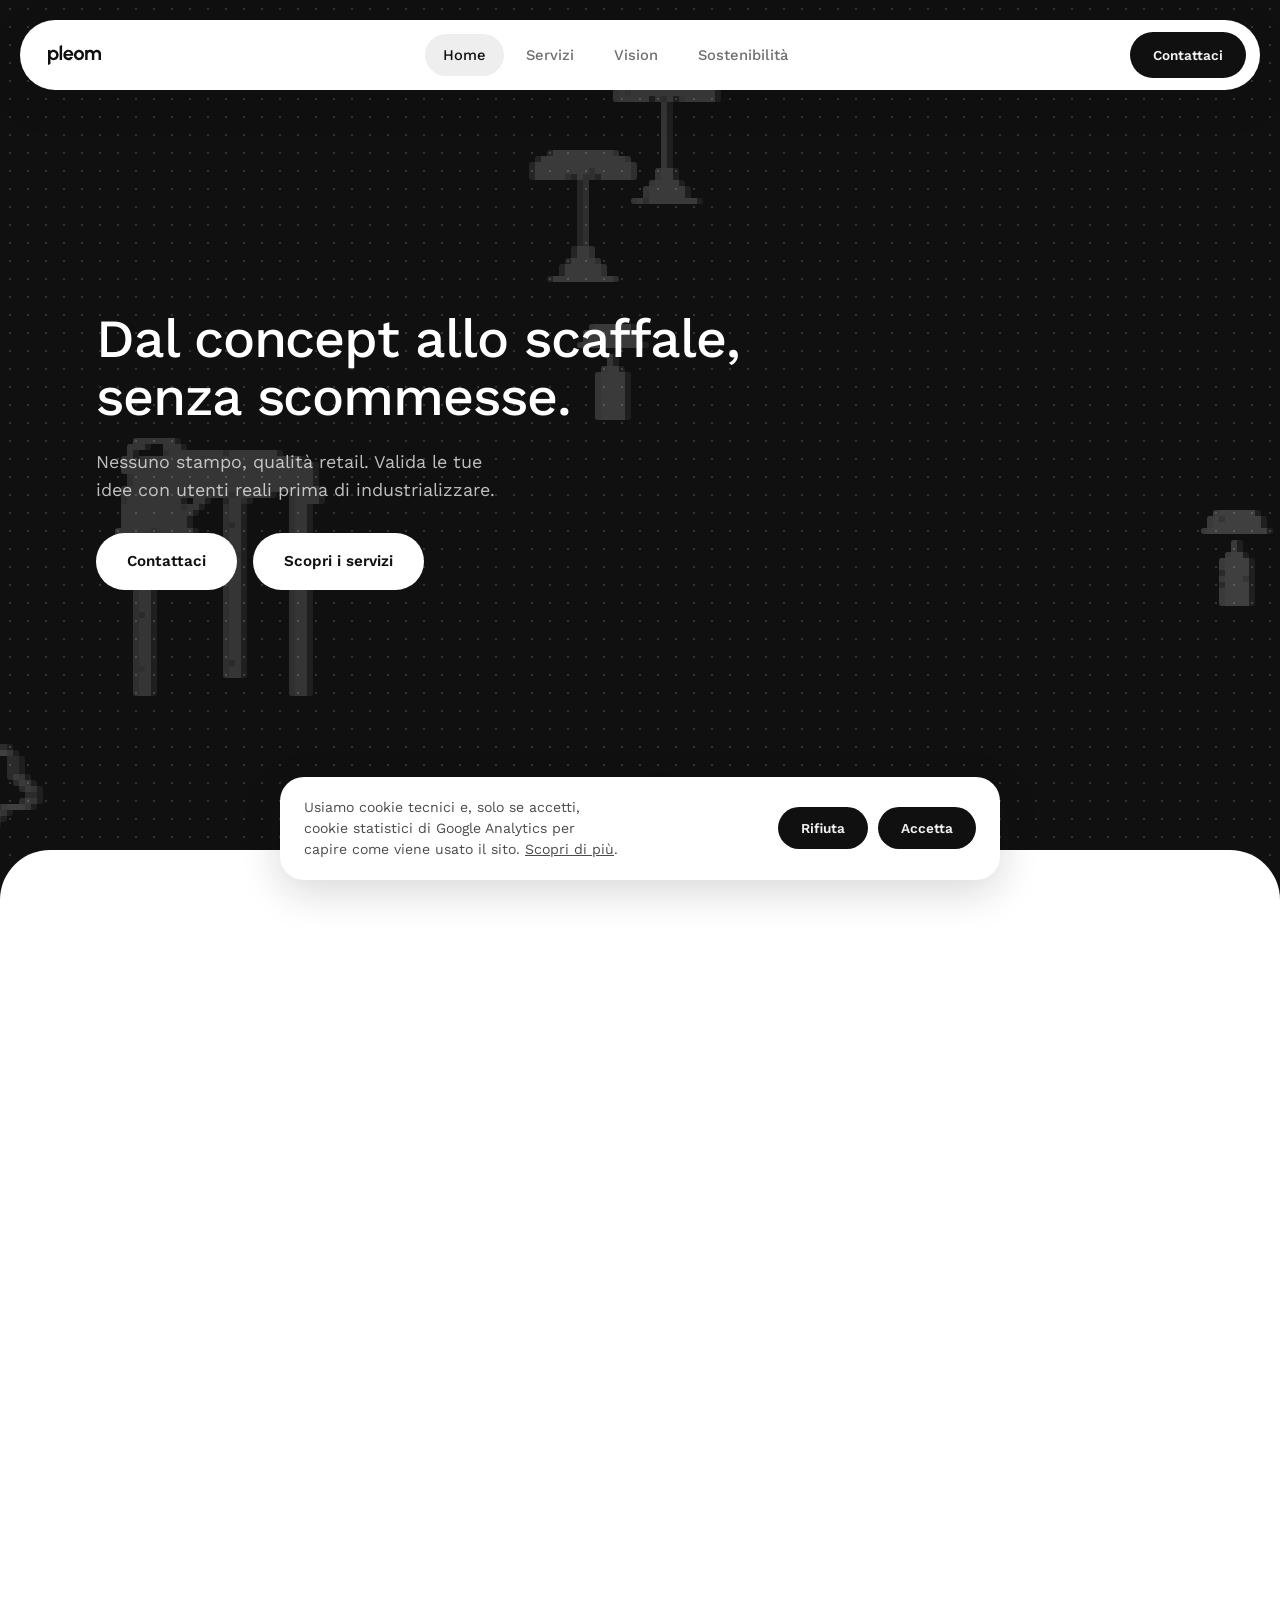
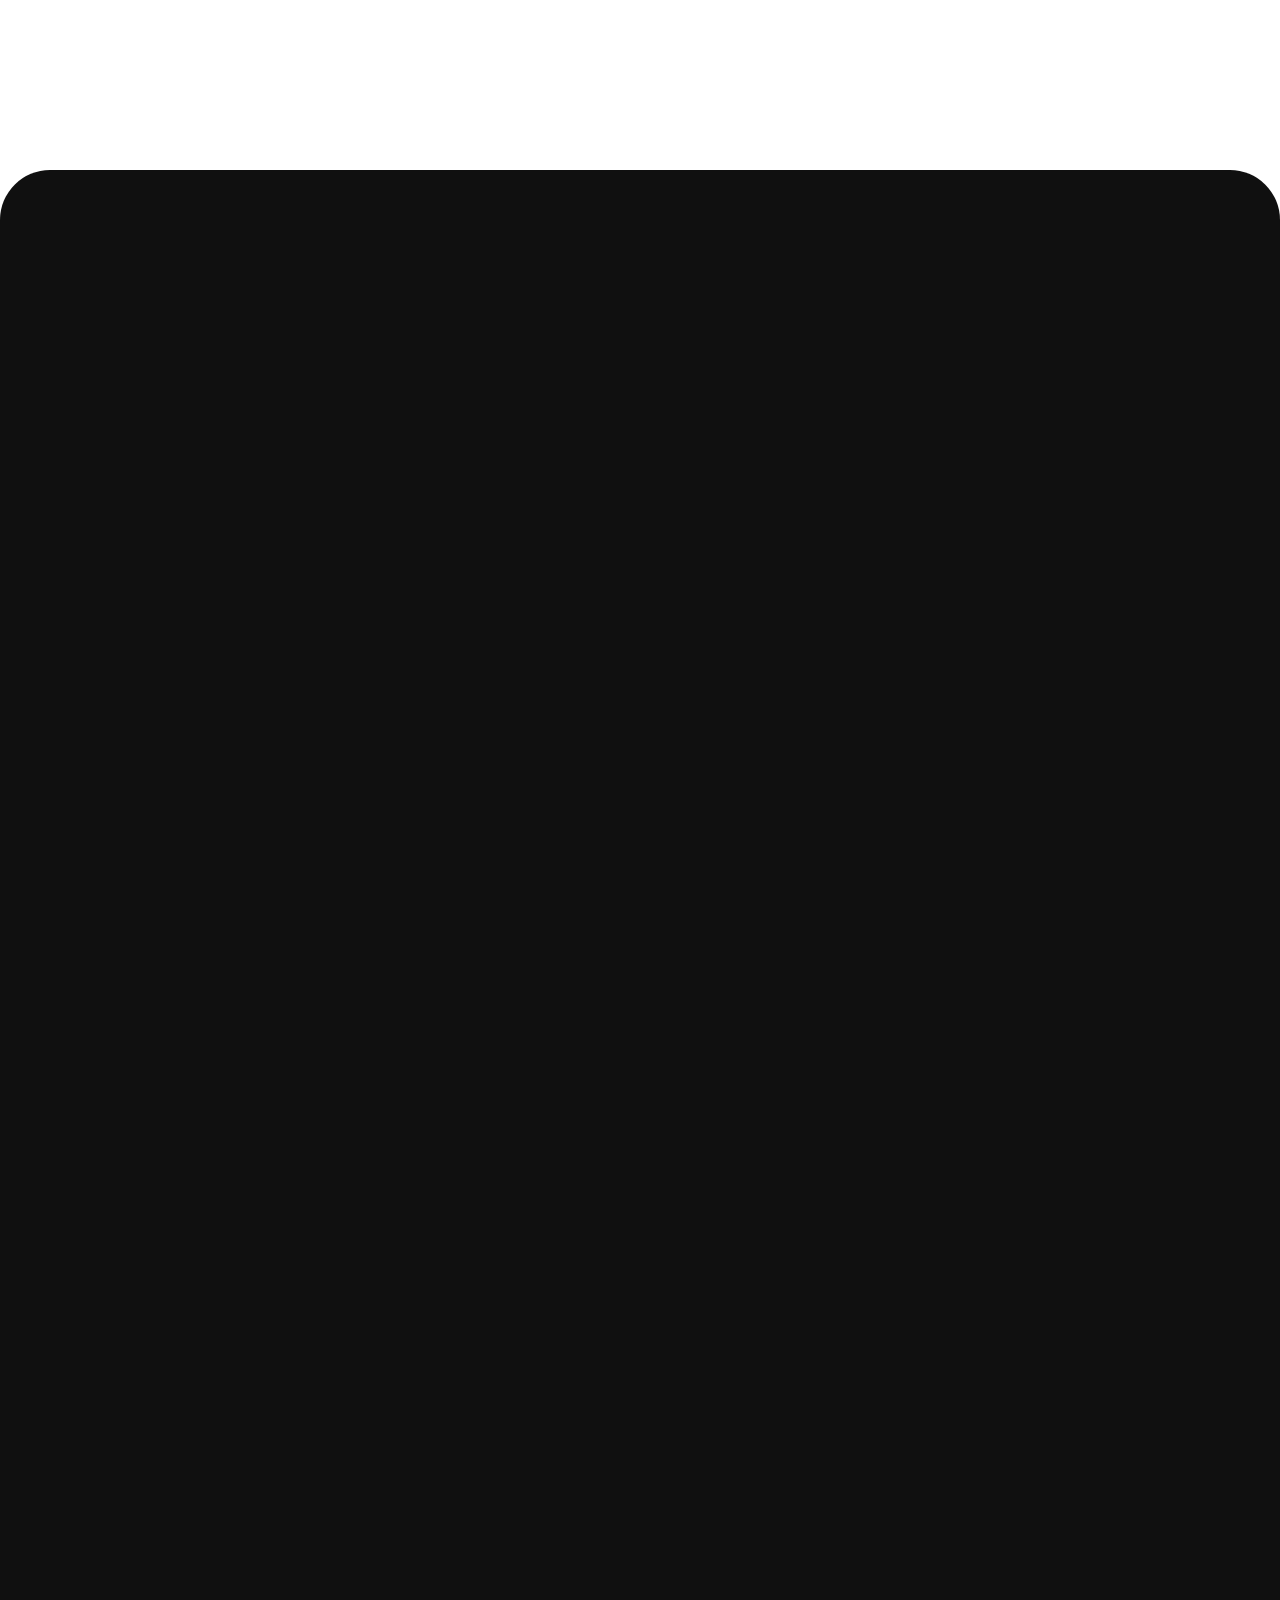
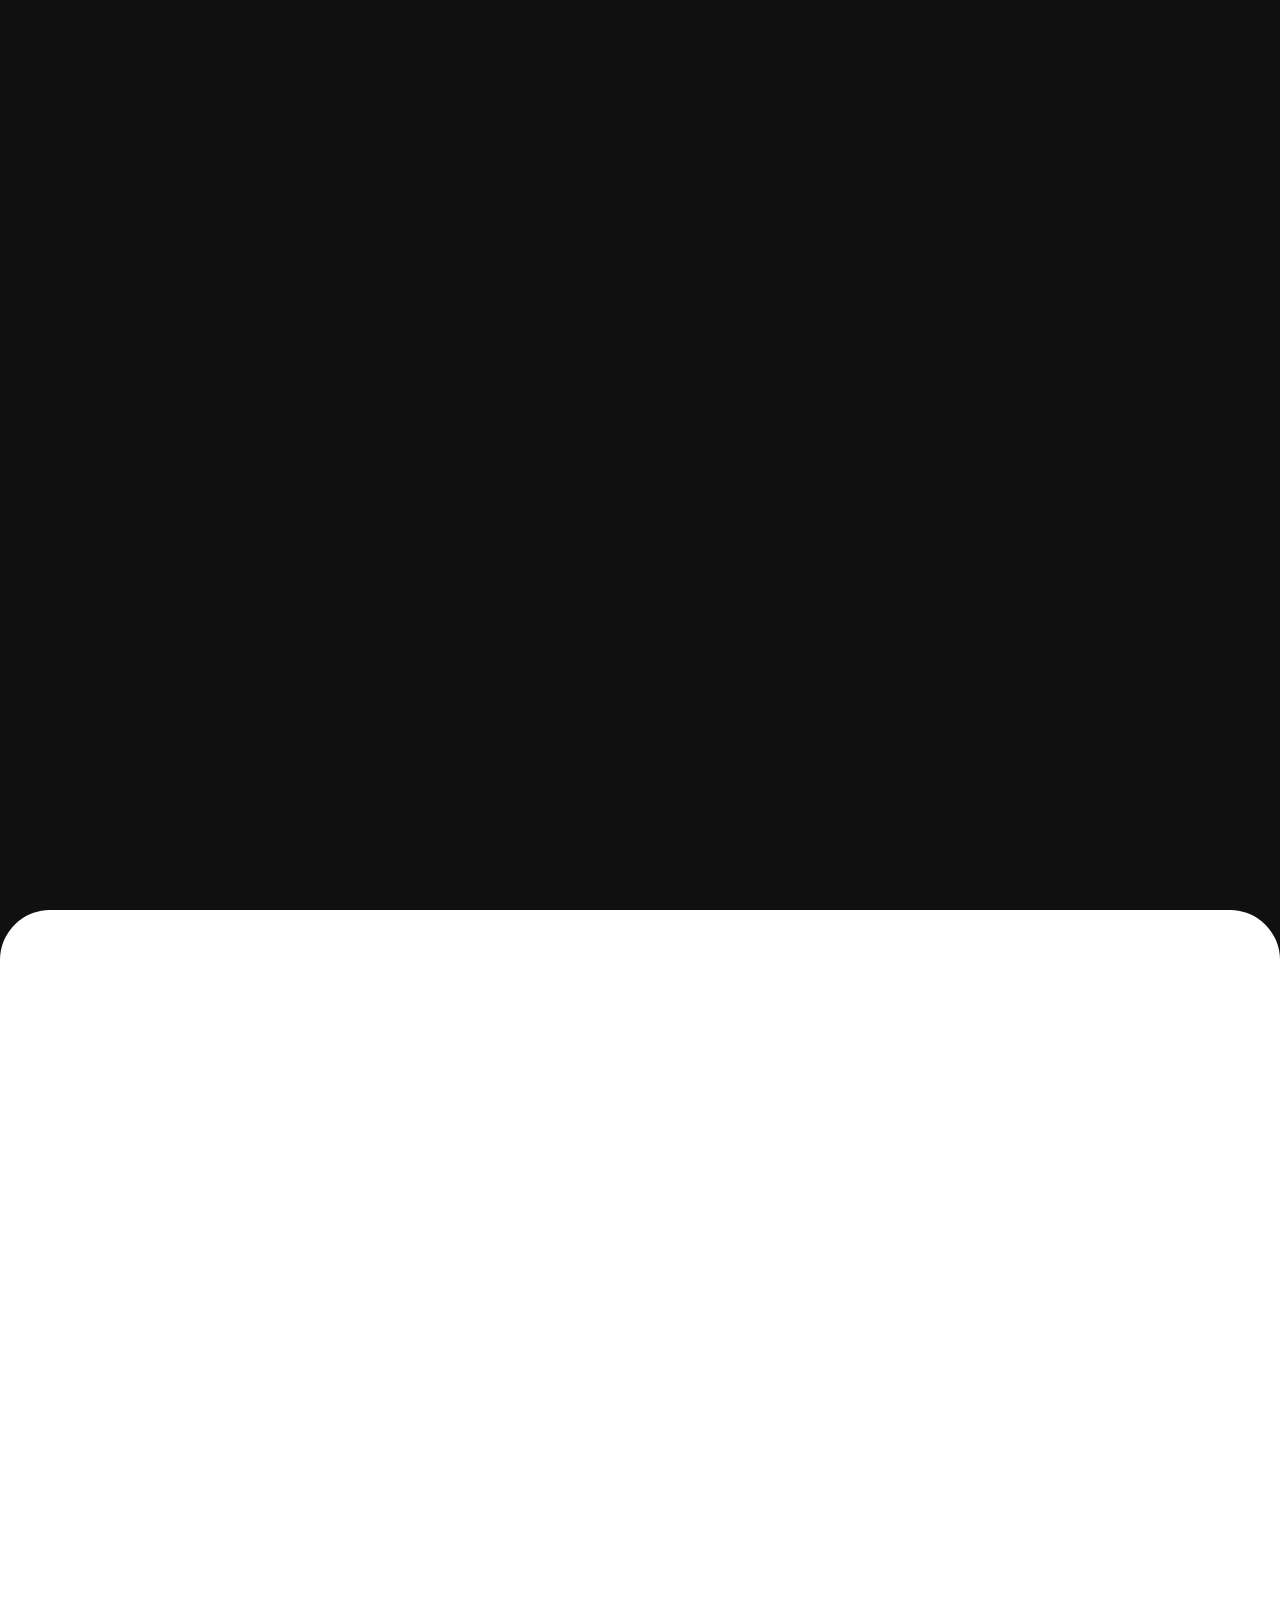
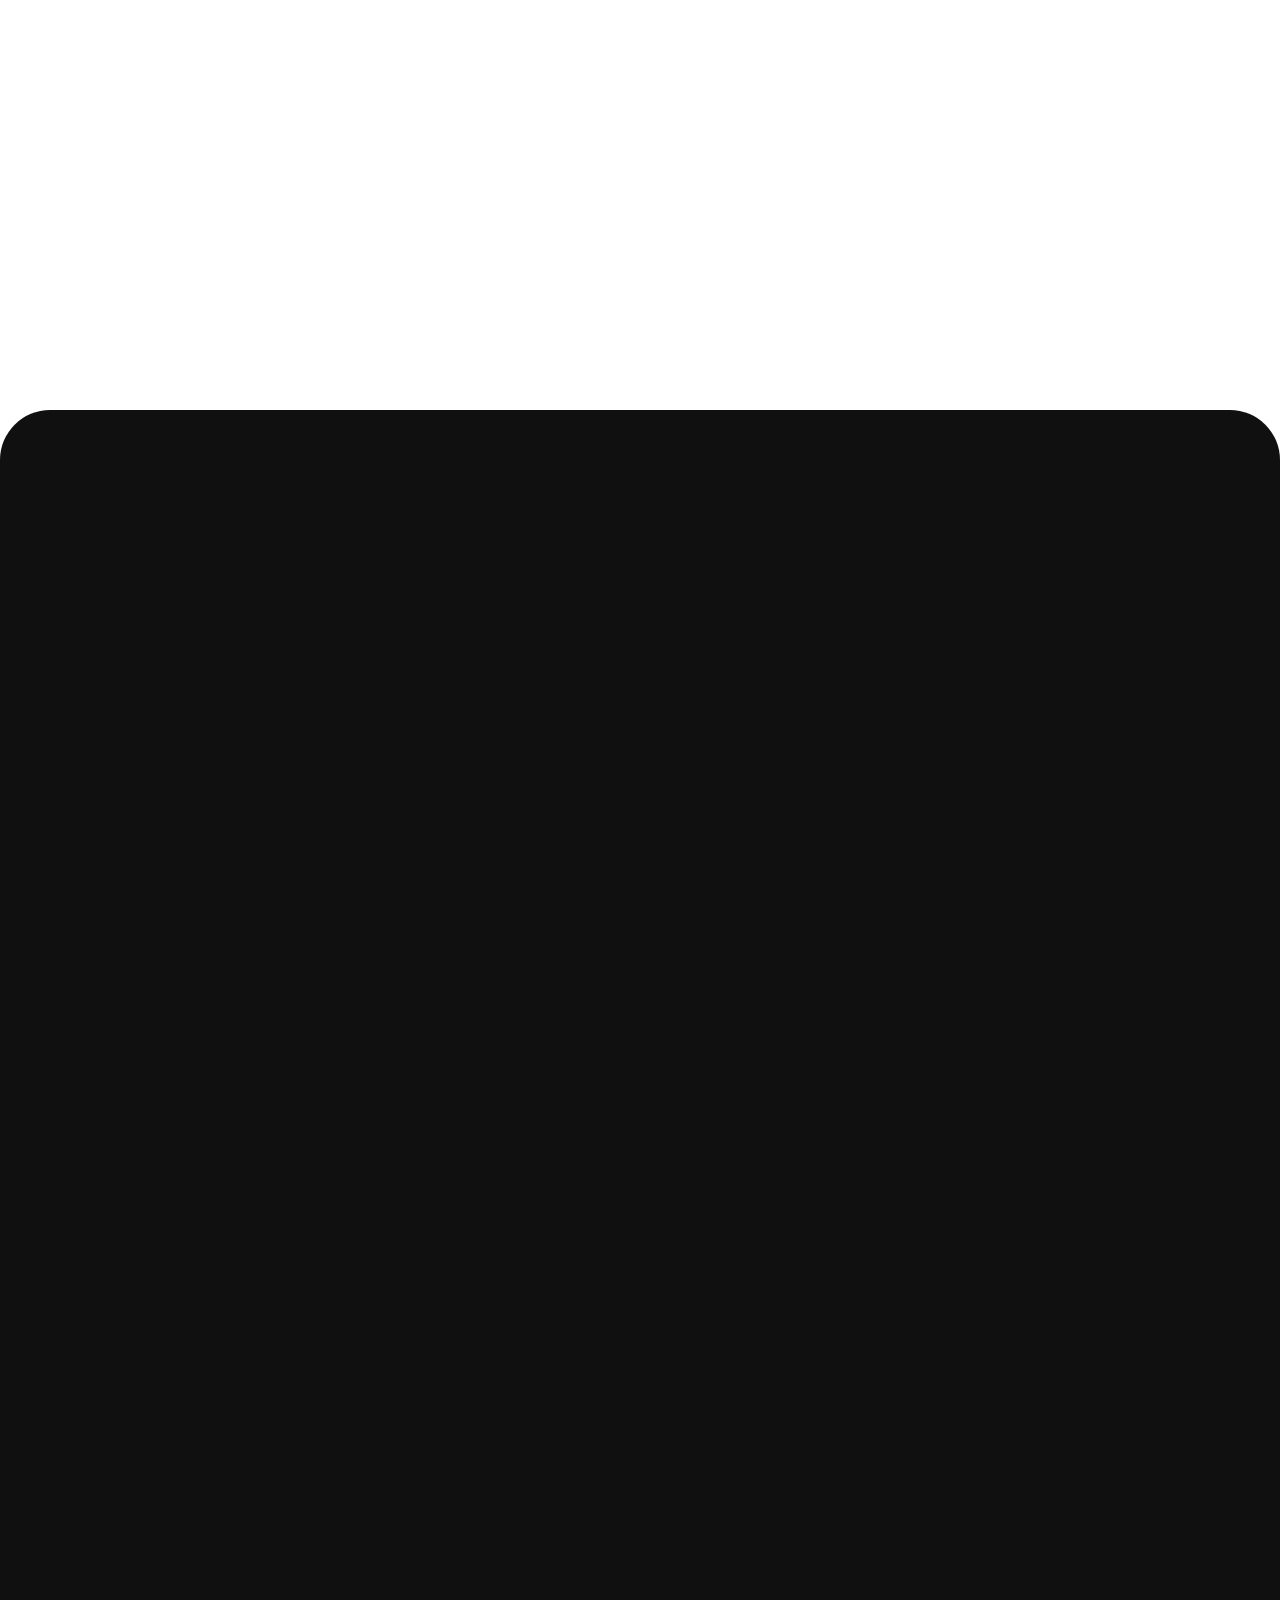
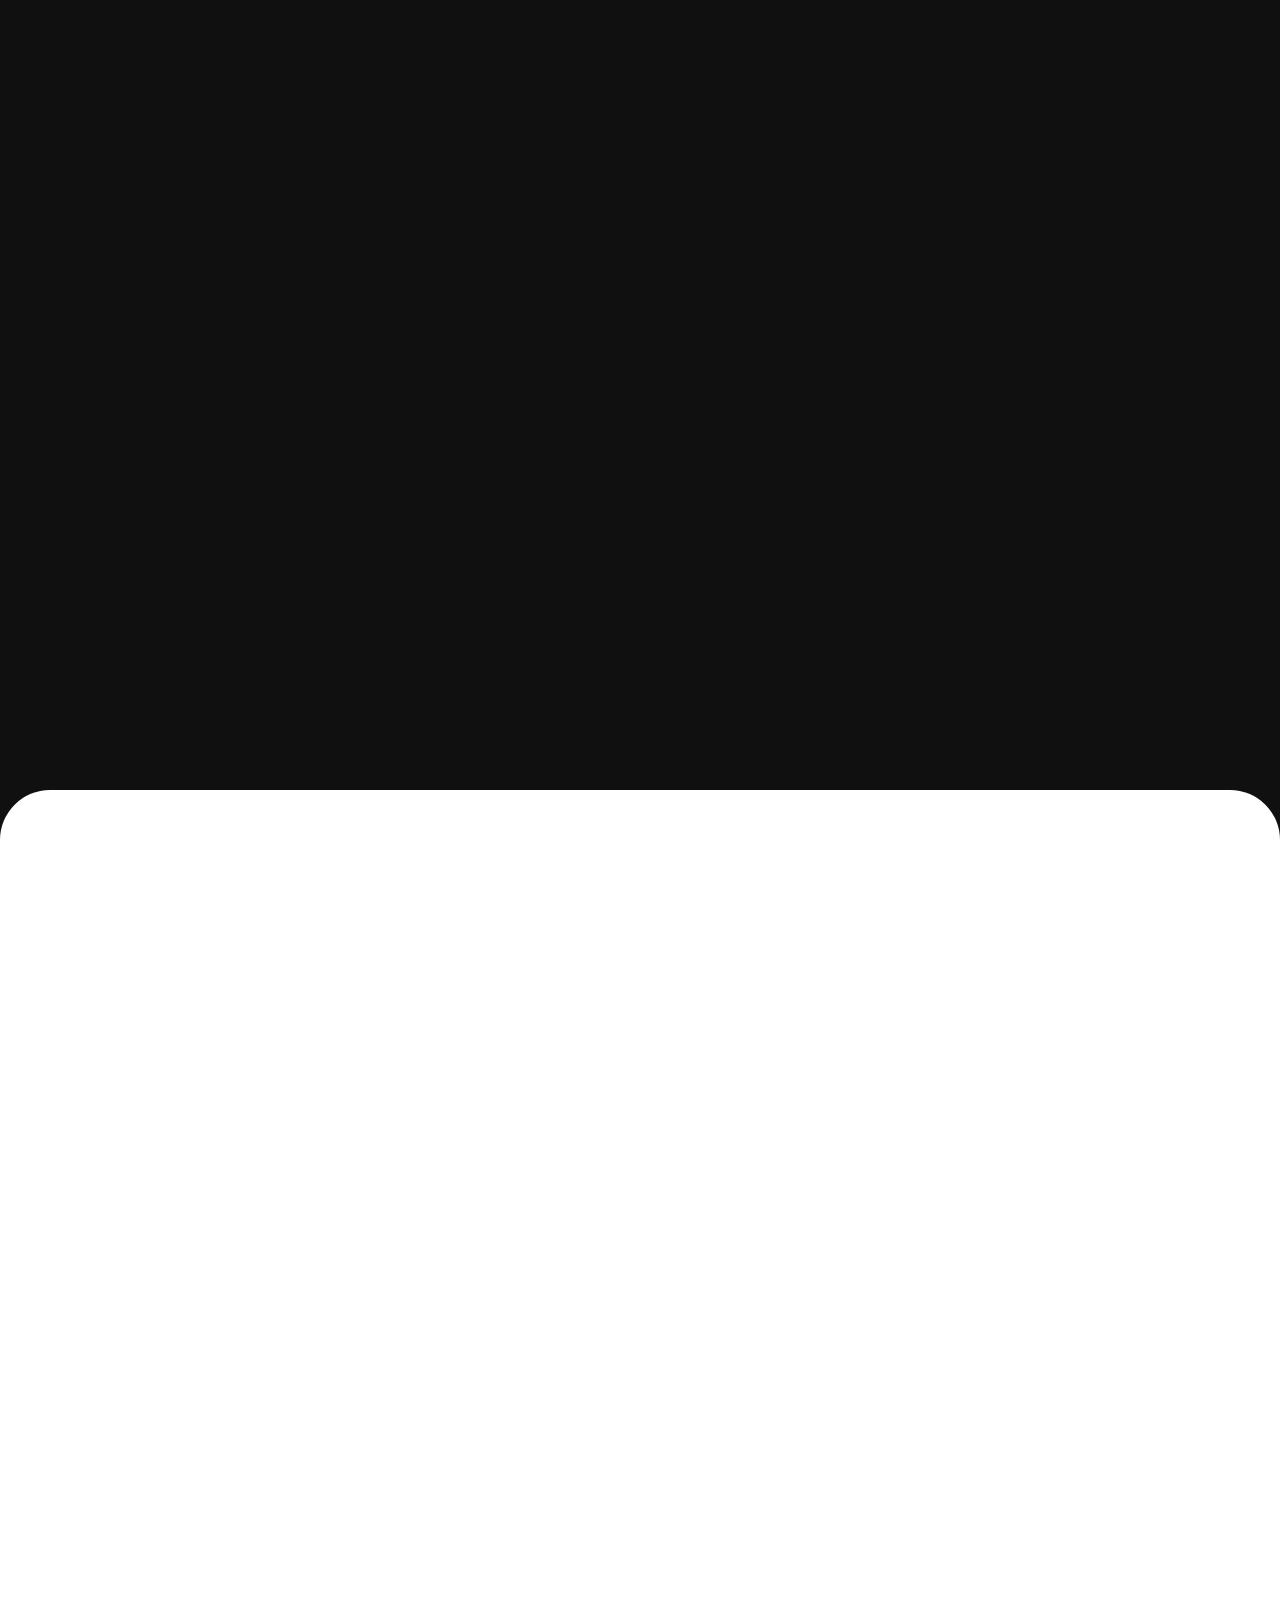
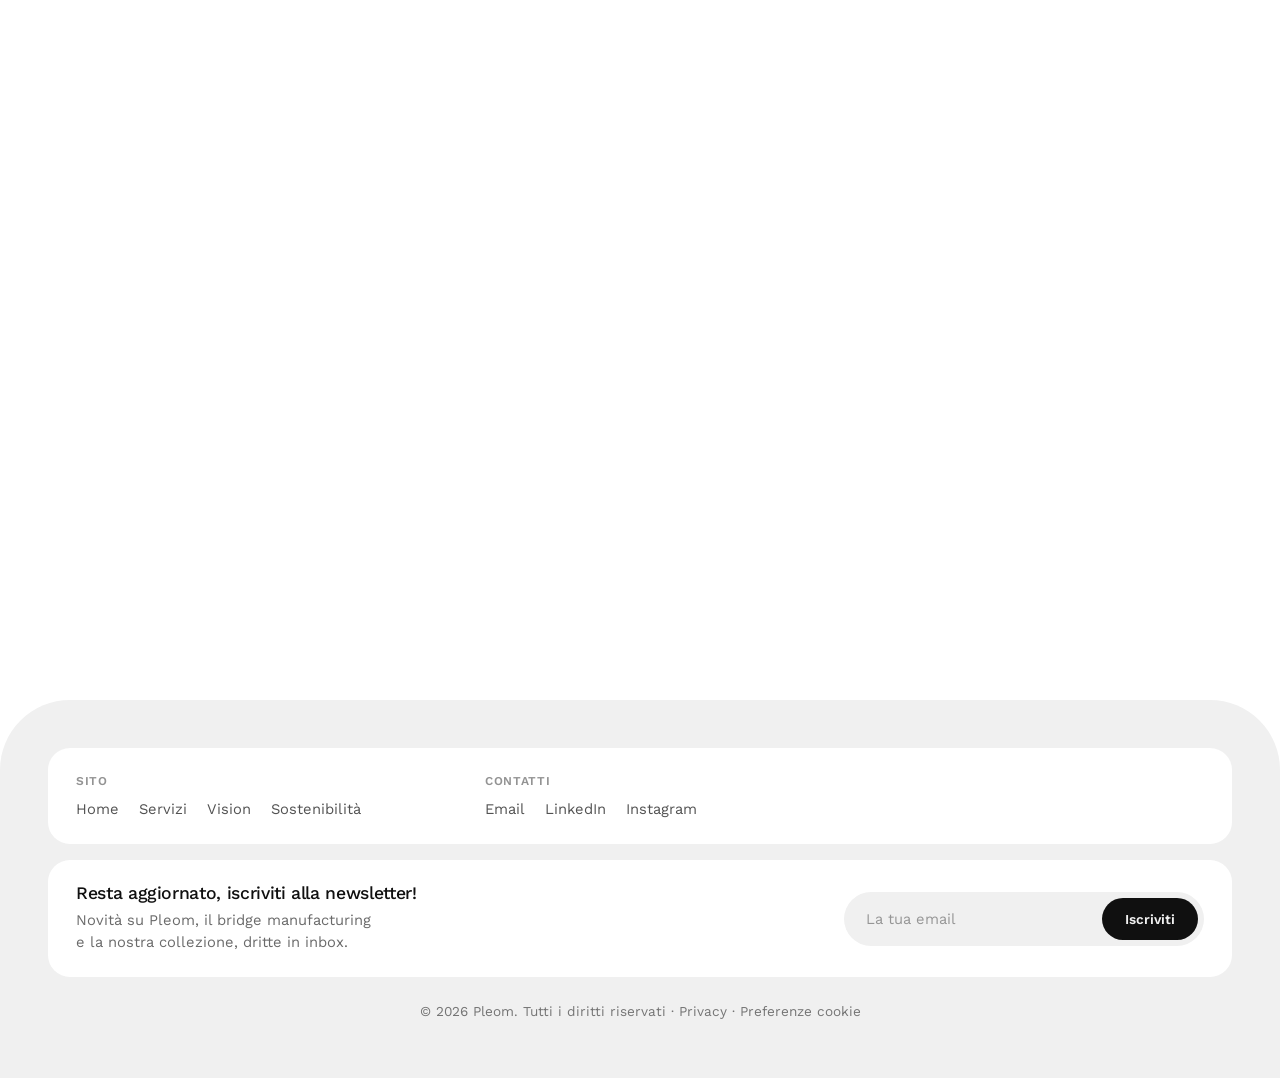
==== index.html @ fad24d2c "Home: progetti in un carosello di card quadrate più grandi che si girano, frecce piccole sotto le ca" ====
<!doctype html>
<html lang="it">
<head>
<meta charset="UTF-8">
<meta name="viewport" content="width=device-width, initial-scale=1.0">
<title>Pleom – Prototipi e prime serie di prodotto senza stampi</title>
<meta name="description" content="Pleom trasforma il tuo concept nella prima serie di prodotto in poche settimane: digital manufacturing e post-processing di qualità retail. Zero stampi, zero minimi.">
<link rel="icon" href="assets/img/logo.svg" type="image/svg+xml">
<link rel="canonical" href="https://www.pleom.design/">
<link rel="apple-touch-icon" href="assets/img/apple-touch-icon.png">
<meta property="og:type" content="website">
<meta property="og:site_name" content="Pleom">
<meta property="og:locale" content="it_IT">
<meta property="og:title" content="Pleom – Prototipi e prime serie di prodotto senza stampi">
<meta property="og:description" content="Pleom trasforma il tuo concept nella prima serie di prodotto in poche settimane: digital manufacturing e post-processing di qualità retail. Zero stampi, zero minimi.">
<meta property="og:url" content="https://www.pleom.design/">
<meta property="og:image" content="https://www.pleom.design/assets/img/og-image.jpg?v=2">
<meta property="og:image:width" content="1200">
<meta property="og:image:height" content="630">
<meta property="og:image:alt" content="Logo Pleom">
<meta name="twitter:card" content="summary_large_image">
<script type="application/ld+json">
{
 "@context": "https://schema.org",
 "@graph": [
  {
   "@type": "Organization",
   "@id": "https://www.pleom.design/#organization",
   "name": "Pleom",
   "url": "https://www.pleom.design/",
   "logo": "https://www.pleom.design/assets/img/logo-512.png",
   "image": "https://www.pleom.design/assets/img/og-image.jpg",
   "email": "info@pleom.design",
   "description": "Bridge manufacturing: prototipi e prime serie di prodotto con digital manufacturing e post-processing, senza stampi e senza minimi d'ordine.",
   "sameAs": [
    "https://www.instagram.com/pleom.design/",
   "https://www.linkedin.com/company/pleom.design"
   ]
  },
  {
   "@type": "WebSite",
   "@id": "https://www.pleom.design/#website",
   "url": "https://www.pleom.design/",
   "name": "Pleom",
   "inLanguage": "it-IT",
   "publisher": {
    "@id": "https://www.pleom.design/#organization"
   }
  }
 ]
}
</script>
<link rel="preload" href="assets/fonts/work-sans-400.woff2" as="font" type="font/woff2" crossorigin>
<link rel="stylesheet" href="assets/css/style.css?v=345">
</head>
<body class="home">


<div class="nav-wrap">
  <nav class="navbar">
    <a href="./" class="nav-logo"><img src="assets/img/logo.svg" alt="Pleom" width="53" height="20"></a>
    <div class="nav-links">
      <a href="./" class="active">Home</a>
      <a href="servizi">Servizi</a>
      <a href="vision">Vision</a>
      <a href="sostenibilita">Sostenibilità</a>
    </div>
    <div class="nav-cta">
      <a href="#contatti" class="btn btn-primary btn-sm desktop-only">Contattaci</a>
      <button class="nav-toggle" aria-label="Apri menu">
        <svg viewBox="0 0 24 24" fill="none" stroke="currentColor" stroke-width="1.8"><line x1="3" y1="6" x2="21" y2="6"/><line x1="3" y1="12" x2="21" y2="12"/><line x1="3" y1="18" x2="21" y2="18"/></svg>
      </button>
    </div>
  </nav>
</div>

<div class="mobile-menu">
  <a href="./" class="active">Home</a>
  <a href="servizi">Servizi</a>
  <a href="vision">Vision</a>
  <a href="sostenibilita">Sostenibilità</a>
  <a href="#contatti" class="btn btn-primary">Contattaci</a>
</div>

<main>

  <!-- HERO -->
  <section class="hero">
    <div class="hero-inner hero-blueprint">
      <canvas class="pixel-flow" data-pixel-flow="products" data-pixel-color="240, 240, 240" aria-hidden="true"></canvas>
      <div class="container">
        <div class="hero-split">
          <div class="hero-copy">
            <h1>Dal concept allo scaffale, senza scommesse.</h1>
            <p class="lede">Nessuno stampo, qualità retail. Valida le tue idee con utenti reali prima di industrializzare.</p>
            <div class="hero-actions">
              <a href="#contatti" class="btn btn-primary">Contattaci</a>
              <a href="servizi#bridge-manufacturing" class="btn btn-light">Scopri i servizi</a>
            </div>
          </div>
        </div>
      </div>
    </div>
  </section>

  <div class="problem-cap-top"></div>

  <!-- PROBLEMA / SOLUZIONE (scrollytelling) -->
  <section id="soluzione" class="problem-track" data-problem-track>
    <span class="scroll-indicator" data-scroll-indicator aria-hidden="true">
      <svg viewBox="0 0 24 24" fill="none" stroke="currentColor" stroke-width="2" stroke-linecap="round" stroke-linejoin="round"><polyline points="6 9 12 15 18 9"/></svg>
    </span>
    <div class="problem-pin">
      <div class="problem-panel" data-problem-card>
       <div class="problem-content">

        <div class="problem-icon-stage" data-problem-icon-stage aria-hidden="true">
          <span class="decor-icon decor-icon--hit problem-icon" data-problem-icon title="Prodotto 01">
            <svg viewBox="0 0 200 200"><path d="M99.5 25C110.168 25 118.491 26.545 124.275 30.3398C130.614 34.4977 133 40.7124 133 47.4004V66H147.765C157.644 66 164 75.1078 164 84.125V156.875C164 165.892 157.644 175 147.765 175H52.2354C42.3563 175 36 165.892 36 156.875V84.125C36 75.1078 42.3563 66 52.2354 66H66V47.4004C66 40.7124 68.3865 34.4977 74.7246 30.3398C80.5095 26.545 88.832 25 99.5 25ZM52.2354 78C50.8088 78 48 79.7493 48 84.125V156.875C48 161.251 50.8088 163 52.2354 163H93V78H52.2354ZM105 163H147.765C149.191 163 152 161.251 152 156.875V84.125C152 79.7493 149.191 78 147.765 78H105V163ZM126.5 133C132.851 133 138 138.149 138 144.5C138 150.851 132.851 156 126.5 156C120.149 156 115 150.851 115 144.5C115 138.149 120.149 133 126.5 133ZM82 146H59V134H82V146ZM127.5 88C138.339 88 146 97.6118 146 108C146 118.388 138.339 128 127.5 128C116.661 128 109 118.388 109 108C109 97.6118 116.661 88 127.5 88ZM82 127H59V115H82V127ZM127.5 100C124.531 100 121 102.924 121 108C121 113.076 124.531 116 127.5 116C130.469 116 134 113.076 134 108C134 102.924 130.469 100 127.5 100ZM82 107H59V95H82V107ZM99.5 37C89.543 37 84.1155 38.5304 81.3066 40.373C79.0511 41.8527 78 43.8385 78 47.4004V66H121V47.4004C121 43.8385 119.949 41.8527 117.693 40.373C114.884 38.5304 109.457 37 99.5 37Z" fill="black"/></svg>
          </span>
          <span class="decor-icon decor-icon--hit problem-icon" data-problem-icon title="Prodotto 02">
            <svg viewBox="0 0 200 200"><path d="M100.59 29.5146C106.611 29.8196 111.399 34.7985 111.399 40.8955C111.399 40.9758 111.394 41.0558 111.392 41.1357C121.814 42.6467 132.608 46.1894 142.154 51.7822C155.285 59.4752 166.475 71.3161 170.566 87.4932C171.196 89.9856 170.168 92.6025 168.011 94C165.852 95.3974 163.044 95.2647 161.027 93.6699C153.795 87.9503 147.564 87.8677 140.368 88.2861C134.149 88.6478 126.012 89.6743 117.868 85.3096C116.372 86.0843 114.832 86.7531 113.262 87.3193V108.47H121.686L123.348 111.772L148.527 161.803L152.904 170.5H47.1043L51.4812 161.803L76.6599 111.772L78.3221 108.47H86.2615V87.1416C84.8585 86.6143 83.4809 86.0047 82.1385 85.3096C73.9943 89.6739 65.8582 88.6478 59.6394 88.2861C52.4436 87.8677 46.212 87.9503 38.9803 93.6699C36.9637 95.2647 34.1549 95.3973 31.9969 94C29.8392 92.6025 28.8111 89.9855 29.4412 87.4932C33.532 71.3159 44.7232 59.4752 57.8543 51.7822C67.4002 46.1897 78.1925 42.6468 88.614 41.1357L88.6082 40.8955L88.6228 40.3086C88.9283 34.2878 93.907 29.5 100.004 29.5L100.59 29.5146ZM66.5769 158.5H133.431L114.292 120.47H107.862C107.665 120.489 107.464 120.5 107.262 120.5H92.2615C92.0588 120.5 91.8585 120.489 91.6609 120.47H85.7166L66.5769 158.5ZM98.2615 108.47H101.262V89.6074C100.262 89.6394 99.2609 89.634 98.2615 89.5898V108.47ZM100.004 52.291C88.4376 52.291 75.1031 55.5848 63.9197 62.1367C57.3153 66.006 51.6076 70.9154 47.407 76.8262C52.0724 75.9443 56.4219 76.079 60.3357 76.3066C68.5233 76.7828 73.3135 77.2813 78.4451 73.4766L78.6375 73.3398C80.6411 71.972 83.2825 71.9426 85.3211 73.2861C94.1085 79.0777 105.899 79.0777 114.686 73.2861L114.886 73.1602C116.962 71.905 119.601 72.0223 121.562 73.4766C126.694 77.2814 131.484 76.7828 139.672 76.3066C143.585 76.0791 147.934 75.9445 152.599 76.8262C148.399 70.9156 142.692 66.0059 136.088 62.1367C124.904 55.5848 111.57 52.291 100.004 52.291Z" fill="#1C1B1F"/></svg>
          </span>
          <span class="decor-icon decor-icon--hit problem-icon" data-problem-icon title="Prodotto 03">
            <svg viewBox="0 0 200 200"><path d="M100 26C105.31 26 111.363 28.2328 117.245 31.749C123.26 35.345 129.627 40.5975 135.651 47.375C147.706 60.9367 158.614 80.8563 162.585 106.569L162.764 107.671C166.4 130.705 162.682 147.89 150.888 159.123C139.237 170.218 121.174 174 100 174C78.8257 174 60.7628 170.218 49.1124 159.123C37.1306 147.712 33.4837 130.158 37.4151 106.569C41.386 80.8562 52.294 60.9367 64.3487 47.375C70.3732 40.5975 76.7399 35.345 82.755 31.749C88.6368 28.2328 94.6905 26 100 26ZM50.2335 103.018C49.8727 104.799 49.5486 106.616 49.2638 108.468C49.26 108.492 49.2562 108.517 49.2521 108.542C45.628 130.286 49.5365 142.955 57.3878 150.433C65.5708 158.226 79.6192 162 100 162C120.381 162 134.429 158.226 142.612 150.433C150.464 142.955 154.372 130.286 150.748 108.542C150.744 108.517 150.74 108.492 150.736 108.468C150.452 106.618 150.128 104.803 149.768 103.023C135.671 112.053 117.676 116.39 100.005 116.39C82.3299 116.39 64.331 112.051 50.2335 103.018ZM132.457 147.127C112.138 155.255 87.8751 155.255 67.5558 147.127L72.0128 135.984C89.4712 142.968 110.542 142.968 128 135.984L132.457 147.127ZM100 38C97.7544 38 93.8912 39.0723 88.9122 42.0488C84.0662 44.9459 78.6263 49.3752 73.3175 55.3477C65.5752 64.0578 58.2281 75.9195 53.4288 90.7852C53.7566 90.9384 54.0759 91.122 54.381 91.3398C66.3561 99.8935 82.9959 104.39 100.005 104.39C117.014 104.39 133.653 99.8934 145.628 91.3398C145.93 91.1239 146.247 90.9416 146.571 90.7891C141.772 75.9216 134.425 64.0585 126.682 55.3477C121.373 49.3752 115.934 44.9459 111.088 42.0488C106.109 39.0722 102.246 38.0001 100 38ZM87.586 56.8604C93.4764 59.8184 97.5096 60.9307 100.88 60.9307C104.125 60.9306 107.461 59.8974 111.964 57.1172L115.116 62.2227L118.268 67.3281C112.604 70.8251 107.079 72.9306 100.88 72.9307C94.8061 72.9307 88.8108 70.9041 82.2013 67.585L87.586 56.8604Z" fill="black"/></svg>
          </span>
          <span class="decor-icon decor-icon--hit problem-icon" data-problem-icon title="Prodotto 04">
            <svg viewBox="0 0 200 200"><path d="M120.328 29.5C123.844 29.5 127.152 30.1701 129.857 31.8281C132.702 33.5719 134.625 36.28 135.164 39.5312C136.175 45.6321 132.18 51.1178 127.512 54.3691C120.738 59.0876 119.059 63.4155 119.269 65.9473C119.456 68.2067 121.468 72.0291 129.815 75.1572C143.147 79.368 152.402 90.4959 155.675 102.505C158.988 114.664 156.328 128.629 144.542 137.386C143.163 138.411 142.776 139.295 142.62 140.137C142.416 141.242 142.531 142.847 143.192 145.287C143.863 147.761 144.851 150.297 145.989 153.494C147.061 156.503 148.215 159.976 148.78 163.566L149.872 170.5H43V164.5C43 159.6 45.646 155.635 48.7119 152.686C51.8061 149.709 55.941 147.152 60.4375 144.948C69.4692 140.521 81.2295 136.911 92.6924 134.25C106.844 130.964 114.137 124.716 116.309 120.105C117.315 117.969 117.179 116.397 116.622 115.238C116.016 113.978 114.431 112.229 110.73 110.854C101.419 107.395 92.1179 103.632 85.1807 98.1807C77.8818 92.445 73.0333 84.7038 73.0332 73.8516C73.0332 60.3917 77.21 49.0518 85.7432 41.127C94.212 33.262 106.176 29.5001 120.328 29.5ZM120.328 41.5C108.201 41.5001 99.5182 44.7108 93.9092 49.9199C88.3644 55.0694 85.0332 62.906 85.0332 73.8516C85.0333 80.4315 87.6929 84.8931 92.5947 88.7451C97.8583 92.8814 105.451 96.0917 114.909 99.6055C120.594 101.717 125.111 105.198 127.438 110.039C129.813 114.982 129.442 120.383 127.164 125.219C122.766 134.554 111.287 142.252 95.4062 145.939C84.3447 148.508 73.5805 151.87 65.7188 155.724C63.81 156.659 62.1461 157.59 60.7285 158.5H135.028C134.916 158.178 134.802 157.851 134.685 157.52C133.709 154.781 132.442 151.495 131.61 148.427C130.77 145.325 130.134 141.667 130.82 137.955C131.555 133.979 133.701 130.491 137.386 127.753C144.37 122.564 146.408 114.143 144.097 105.659C141.761 97.0869 135.146 89.3675 126.062 86.5557L125.903 86.5068L125.747 86.4492C115.418 82.612 108.06 75.9991 107.31 66.9375C106.581 58.1383 112.411 50.2634 120.653 44.5225C121.912 43.6455 122.656 42.7578 123.027 42.1025C123.076 42.0168 123.116 41.9384 123.149 41.8682C122.662 41.6993 121.777 41.5 120.328 41.5Z" fill="#1C1B1F"/></svg>
          </span>
          <span class="decor-icon decor-icon--miss problem-icon" data-problem-icon title="Prodotto 05">
            <svg viewBox="0 0 200 200"><path d="M77.7471 65.5771C79.99 53.7074 86.3309 41.7643 95.3994 30.2812L100.108 24.3193L104.816 30.2812C115.837 44.2366 122.83 58.8715 123.334 73.2285C123.591 80.5405 122.154 87.5455 118.972 94.1055C126.92 102.857 131.432 112.641 133.986 122.402L190 179H166.369L137.229 149.557C137.313 154.508 137.223 159.128 137.226 163.223L137.229 169.223L125.229 169.229L125.226 163.229C125.22 154.792 125.442 145.681 124.413 136.606L106.109 118.111V147.561H94.1094V110.619C91.7723 108.548 89.6772 106.401 87.8213 104.184C73.2904 121.887 74.4334 144.262 74.4219 163.229L74.418 169.229L62.418 169.223L62.4219 163.223C62.4331 144.834 60.5618 115.874 81.0479 93.6982C80.7875 93.1476 80.5396 92.5939 80.3037 92.0371L10 21H33.6299L77.7471 65.5771ZM100.107 44.1377C92.9727 54.6686 89.1902 64.6438 88.874 73.6494C88.8363 74.7236 88.8486 75.7931 88.9111 76.8574L105.433 93.5508C109.819 87.2089 111.583 80.5242 111.342 73.6494C111.026 64.6437 107.242 54.6688 100.107 44.1377Z" fill="#E6E6E6"/></svg>
          </span>
          <span class="decor-icon decor-icon--miss problem-icon" data-problem-icon title="Prodotto 06">
            <svg viewBox="0 0 200 200"><path d="M94.2178 82.2188V40H67.3105V28H133.124V40H106.218V94.3438L106.608 94.7393H151.826V106.739H118.484L190 179H166.369L144.859 157.266L149.102 163.695L155.24 173H45.1914L51.3311 163.695L88.9092 106.739H48.6074V94.7393H82.9785L10 21H33.6299L94.2178 82.2188ZM67.4854 161H132.946L101.728 113.685L99.9131 111.851L67.4854 161Z" fill="#E6E6E6"/></svg>
          </span>
          <span class="decor-icon decor-icon--miss problem-icon" data-problem-icon title="Prodotto 07">
            <svg viewBox="0 0 200 200"><path d="M54.4775 42.0645C54.54 34.8378 60.4187 29.001 67.6582 29.001H132.288C139.566 29.0012 145.47 34.9006 145.47 42.1807V134.005L190 179H166.369L145.443 157.856C145.025 164.76 139.295 170.227 132.288 170.228H67.6582C60.38 170.228 54.4766 164.328 54.4766 157.048V65.9404L10 21H33.6299L54.4775 42.0645ZM66.4766 157.048C66.4766 157.698 67.0044 158.228 67.6582 158.228H132.288C132.942 158.227 133.47 157.698 133.47 157.048V145.757L114.799 126.893C110.919 126.349 107.864 123.234 107.297 119.312L81.9033 93.6533C80.6801 92.615 79.5483 91.4728 78.5234 90.2383L66.4766 78.0654V157.048ZM123.975 152.305H75.9707V140.305H123.975V152.305ZM84.7891 109C89.6744 109 93.5957 113.048 93.5957 117.99C93.5955 122.933 89.6743 126.979 84.7891 126.979C79.9035 126.979 75.9816 122.933 75.9814 117.99C75.9814 113.047 79.9034 109 84.7891 109ZM67.6582 41.001C67.0044 41.001 66.4766 41.5309 66.4766 42.1807V54.1885L74.3369 62.1318C78.4939 52.2344 88.2937 45.29 99.7051 45.29C114.877 45.2905 127.199 57.5664 127.199 72.7373C127.199 84.2618 120.087 94.1133 110.019 98.1846L133.47 121.88V42.1807C133.47 41.531 132.942 41.0012 132.288 41.001H67.6582ZM99.7051 57.29C91.3431 57.29 84.5475 63.8864 84.2227 72.1201L100.115 88.1787C108.494 87.9614 115.199 81.1195 115.199 72.7373C115.199 64.2187 108.275 57.2905 99.7051 57.29ZM99.7041 64.5352C104.077 64.5352 107.578 68.11 107.578 72.4648C107.578 76.8197 104.077 80.3944 99.7041 80.3945C95.3314 80.3943 91.8311 76.8197 91.8311 72.4648C91.8311 68.11 95.3314 64.5354 99.7041 64.5352Z" fill="#E6E6E6"/></svg>
          </span>
          <span class="decor-icon decor-icon--miss problem-icon" data-problem-icon title="Prodotto 08">
            <svg viewBox="0 0 200 200"><path d="M75.1826 62.9863L86.8643 57.085C84.0106 53.8825 82.2812 49.652 82.2812 45.0371C82.2814 35.1343 90.2428 27 100.194 27C110.146 27 118.107 35.1343 118.107 45.0371C118.107 49.6528 116.377 53.8833 113.522 57.0859L126.587 63.6865H134.514L135.572 68.3613L144.461 107.608C144.487 107.717 144.509 107.826 144.528 107.937C144.532 107.956 144.536 107.976 144.539 107.995C144.552 108.073 144.563 108.152 144.573 108.23C144.576 108.254 144.579 108.277 144.582 108.3C144.589 108.359 144.595 108.418 144.6 108.478C144.605 108.537 144.609 108.595 144.612 108.654C144.614 108.678 144.615 108.701 144.616 108.725C144.62 108.81 144.622 108.895 144.622 108.979C144.622 108.984 144.623 108.989 144.623 108.993V124.165H137.901L137.559 126.012L190 179H166.369L133.827 146.118L129.923 167.16L129.013 172.065H71.3818L70.4717 167.16L62.4932 124.165H55.4688V108.993C55.4688 108.977 55.4706 108.961 55.4707 108.945C55.4712 108.888 55.4724 108.831 55.4746 108.773C55.4764 108.724 55.4785 108.676 55.4814 108.627C55.4842 108.582 55.4884 108.538 55.4922 108.493C55.4975 108.428 55.5034 108.364 55.5107 108.3C55.5135 108.277 55.5165 108.254 55.5195 108.23C55.5295 108.152 55.5397 108.073 55.5527 107.995C55.5563 107.974 55.5606 107.953 55.5645 107.932L55.6172 107.668L63.0947 74.6484L10 21H33.6299L75.1826 62.9863ZM81.3604 160.065H119.034L123.55 135.733L112.101 124.165H74.6982L81.3604 160.065ZM123.608 111.916H132.623V109.663L124.928 75.6865H87.752L123.608 111.916ZM67.4688 109.663V111.916H99.9775L73.1074 84.7656L67.4688 109.663ZM100.194 39C96.9872 39 94.2814 41.6441 94.2812 45.0371C94.2812 48.4302 96.9872 51.0742 100.194 51.0742C103.402 51.0742 106.107 48.4302 106.107 45.0371C106.107 41.6441 103.401 39 100.194 39Z" fill="#E6E6E6"/></svg>
          </span>
          <span class="decor-icon decor-icon--miss problem-icon" data-problem-icon title="Prodotto 09">
            <svg viewBox="0 0 200 200"><path d="M62.5967 50.2695C63.877 48.5705 65.2691 46.9934 66.7646 45.5439C75.0204 37.5424 85.9475 33.8037 96.7227 34.0078C117.077 34.3937 137.229 48.881 139.692 75.4482C143.769 76.2682 147.693 78.1774 150.893 81.2383C155.385 85.5359 158.078 91.7479 158.078 99.3516V117.162H128.8L190 179H166.369L65.4209 76.998C65.3255 78.2804 65.2734 79.6081 65.2734 80.9824V113.762H86.6055V175.344H42.6035V113.762H53.2734V80.9824C53.2734 75.7367 53.8725 70.8902 54.9912 66.4609L10 21H33.6299L62.5967 50.2695ZM54.6035 163.344H74.6055V125.762H54.6035V163.344ZM135.011 86.9814C132.147 86.9815 129.409 88.0102 127.424 89.9092C125.516 91.7349 123.942 94.7088 123.942 99.3516V105.162H146.078V99.3516C146.078 94.7087 144.505 91.7349 142.597 89.9092C140.612 88.0103 137.874 86.9816 135.011 86.9814ZM96.4961 46.0059C88.6036 45.8563 80.8622 48.5931 75.1172 54.1611C73.6902 55.5442 72.3584 57.1284 71.165 58.9258L111.942 100.128V99.3516C111.942 91.748 114.636 85.5359 119.128 81.2383C121.632 78.8424 124.581 77.1516 127.699 76.1367C125.648 56.2356 110.975 46.2806 96.4961 46.0059Z" fill="#E6E6E6"/></svg>
          </span>
          <span class="decor-icon decor-icon--miss problem-icon" data-problem-icon title="Prodotto 10">
            <svg viewBox="0 0 200 200"><path d="M63.0547 51.1152V40.7832C63.0547 33.244 69.1087 27 76.7383 27H122.84C130.469 27 136.523 33.244 136.523 40.7832V60.2393C136.523 61.2974 136.404 62.3299 136.178 63.3232C140.936 65.5019 144.203 70.3416 144.203 75.8799V81.3135C144.784 81.238 145.367 81.2002 145.949 81.2002C149.379 81.2002 152.868 82.506 155.502 85.1738C158.186 87.8931 159.633 91.6634 159.633 95.9561V111.521C159.633 113.099 159.011 114.613 157.902 115.736C156.136 117.525 153.903 118.613 151.898 119.278V126.903C151.898 130.404 150.591 133.826 148.328 136.389L190.939 179H167.063L128.784 140.721H105.797V149.881L139.948 160.26L145.688 162.004L142.199 173.485L136.459 171.741L99.7852 160.597L63.1113 171.741L57.3711 173.485L53.8818 162.004L59.623 160.26L93.7969 149.874V140.721H60.7881C53.0209 140.721 47.6956 133.971 47.6953 126.903V119.244C45.7169 118.576 43.5291 117.495 41.793 115.736C40.6844 114.613 40.0625 113.099 40.0625 111.521V95.9561C40.0625 91.6632 41.5097 87.8931 44.1943 85.1738C46.8282 82.5061 50.3169 81.2002 53.7461 81.2002C54.2861 81.2002 54.8277 81.2319 55.3672 81.2969V75.8799C55.3672 73.4189 56.0121 71.0958 57.1465 69.083L9.0625 21H32.9395L63.0547 51.1152ZM67.2236 113.357C66.4456 116.724 63.6239 118.504 61.9229 119.229C61.2058 119.535 60.4556 119.77 59.6953 119.949V126.903C59.6954 127.589 59.9463 128.101 60.2168 128.399C60.4787 128.688 60.687 128.721 60.7881 128.721H116.784L101.421 113.357H67.2236ZM139.738 127.799C139.835 127.547 139.898 127.247 139.898 126.903V119.926C139.173 119.75 138.458 119.522 137.772 119.229C136.071 118.504 133.25 116.724 132.472 113.357H125.297L139.738 127.799ZM145.949 93.2002C145.537 93.2002 145.184 93.3538 144.937 93.6045C144.74 93.8038 144.266 94.4119 144.266 95.9561V102.589C145.521 103.194 146.651 104 147.633 104.957V95.9561C147.633 94.4118 147.159 93.8038 146.962 93.6045C146.714 93.3538 146.362 93.2002 145.949 93.2002ZM53.7461 93.2002C53.3336 93.2002 52.9809 93.3538 52.7334 93.6045C52.5366 93.8038 52.0625 94.4119 52.0625 95.9561V104.859C53.0471 103.92 54.1765 103.129 55.4297 102.539V100.538C55.389 100.106 55.3672 99.6692 55.3672 99.2275V95.0635C55.2325 94.1631 54.912 93.7597 54.7588 93.6045C54.5113 93.3538 54.1586 93.2002 53.7461 93.2002ZM112.95 101.011H130.52C131.377 101.011 132.203 100.285 132.203 99.2275V75.8799C132.203 74.8225 131.377 74.0967 130.52 74.0967H86.0361L112.95 101.011ZM67.3672 94.4365C67.4084 94.9349 67.4297 95.4417 67.4297 95.9561V99.707C67.6345 100.498 68.3303 101.011 69.0508 101.011H89.0742L67.3672 79.3037V94.4365ZM76.7383 39C75.8807 39 75.0547 39.7259 75.0547 40.7832V60.2393C75.0547 61.2966 75.8807 62.0225 76.7383 62.0225H122.84C123.697 62.0225 124.523 61.2966 124.523 60.2393V40.7832C124.523 39.7259 123.697 39 122.84 39H76.7383Z" fill="#E6E6E6"/></svg>
          </span>
        </div>

        <h2>6 su 10<br class="br-m"> nuovi prodotti <em class="hl" data-highlight data-text="non raggiungono il break-even.">non raggiungono il break-even.</em></h2>
        <p class="lede">Affidarsi a fiere di settore e analisi di mercato spesso non è abbastanza per capire se un nuovo prodotto sarà un successo: mancano dati da utenti reali.</p>
       </div>
      </div>
    </div>
  </section>

  <div class="scrolly-cap-top"></div>

  <!-- VANTAGGI + CONFRONTO (scrollytelling) -->
  <section class="scrolly-track" data-scrolly-track>
    <div class="scrolly-pin">
      <div class="scrolly-panel" data-scrolly-panel>
        <div class="scrolly-content">
          <div class="scrolly-header" data-scrolly-header>

            <div class="compare-scroll">
              <div class="scrolly-table" data-scrolly-table>
                <div class="scrolly-row scrolly-row-head">
                  <span></span>
                  <h3>Lancio tradizionale</h3>
                  <h3>Lancio con<br class="br-m"> Pleom</h3>
                </div>
                <div class="scrolly-row">
                  <span class="scrolly-row-label">Tempi</span>
                  <div class="scrolly-value"><strong>4-12 mesi</strong><small>Investiti prima di vendere un singolo pezzo</small></div>
                  <div class="scrolly-value"><strong class="hl hl--inv" data-highlight data-text="2-3 settimane">2-3 settimane</strong><small>per ricevere i primi 1000 pezzi</small></div>
                </div>
                <div class="scrolly-row">
                  <span class="scrolly-row-label">Costi</span>
                  <div class="scrolly-value"><strong>€30-500K +</strong><small>investiti prima di vendere un singolo pezzo</small></div>
                  <div class="scrolly-value"><strong class="hl hl--inv" data-highlight data-text="€2000">€2000</strong><small>flat fee per setup progetto</small></div>
                </div>
                <div class="scrolly-row">
                  <span class="scrolly-row-label">Produzione</span>
                  <div class="scrolly-value"><strong><span class="hide-m">Minimi d'ordine (</span>MOQ<span class="hide-m">)</span></strong><small>che riempiono i magazzini e generano scarti</small></div>
                  <div class="scrolly-value"><strong class="hl hl--inv" data-highlight data-text="On-demand">On-demand</strong><small>per risparmiare risorse ed evitare sprechi</small></div>
                </div>
              </div>
            </div>
          </div>

          <div class="scrolly-stats" data-scrolly-stats>
            <div class="stat-row">
              <div class="bars-legend" aria-hidden="true"><span class="lg lg--trad">Tradizionale</span><span class="lg lg--pleom">Pleom</span></div>
              <div class="stat-item">
                <div class="bars" role="img" aria-label="Costo di 10 lanci: 100% con il metodo tradizionale, 45% con Pleom">
                  <span class="bars-title">Costo di 10 lanci</span>
                  <div class="bar-row"><span class="bar-name">Tradizionale</span><span class="bar-track"><span class="bar bar--trad" style="--w:100%"></span></span><span class="bar-value">100%</span></div>
                  <div class="bar-row"><span class="bar-name">Pleom</span><span class="bar-track"><span class="bar bar--pleom" style="--w:45%"></span></span><span class="bar-value">45%</span></div>
                </div>
                <div class="stat-num"><div class="num">−55%</div><div class="label">di costo su 10 lanci</div></div>
              </div>
              <div class="stat-item">
                <div class="bars" role="img" aria-label="Investimento iniziale: 30-500 mila euro con il metodo tradizionale, 2000 euro con Pleom">
                  <span class="bars-title">Investimento iniziale</span>
                  <div class="bar-row"><span class="bar-name">Tradizionale</span><span class="bar-track"><span class="bar bar--trad" style="--w:100%"></span></span><span class="bar-value">€30-500K+</span></div>
                  <div class="bar-row"><span class="bar-name">Pleom</span><span class="bar-track"><span class="bar bar--pleom" style="--w:0%"></span></span><span class="bar-value">€2000</span></div>
                </div>
                <div class="stat-num"><div class="num">€2000</div><div class="label">di investimento iniziale</div></div>
              </div>
            </div>
          </div>
        </div>
      </div>
    </div>
  </section>

  <div class="tech-cap-top"></div>

  <!-- TECNOLOGIE -->
  <section id="tecnologie" class="tech-track" data-tech-track>
    <div class="tech-pin">
      <div class="tech-panel">
        <div class="tech-content">
          <h2>Base digitale, rifinitura industriale.</h2>
          <p class="lede">Tramite la manifattura digitale e processi di post-processing sviluppati insieme a professionisti, creiamo prodotti retail-ready, senza minimi d'ordine e on-demand, così non devi preoccuparti dell'invenduto.</p>
          <div class="tech-strip">
            <div class="tech-card">
              <img src="assets/img/tecnologie/fdm.webp" width="720" height="720" loading="lazy" decoding="async" alt="Stampa 3D a filamento (FDM)">
              <span class="tech-card-label"><span class="hl hl--inv" data-text="Stampa 3D a filamento (FDM)">Stampa 3D a filamento (FDM)</span></span>
            </div>
            <div class="tech-card">
              <img src="assets/img/tecnologie/sla.webp" width="720" height="720" loading="lazy" decoding="async" alt="Stampa 3D a resina (SLA)">
              <span class="tech-card-label"><span class="hl hl--inv" data-text="Stampa 3D a resina (SLA)">Stampa 3D a resina (SLA)</span></span>
            </div>
            <div class="tech-card">
              <img src="assets/img/tecnologie/sls.webp" width="720" height="720" loading="lazy" decoding="async" alt="Stampa 3D a polvere (SLS)">
              <span class="tech-card-label"><span class="hl hl--inv" data-text="Stampa 3D a polvere (SLS)">Stampa 3D a polvere (SLS)</span></span>
            </div>
            <div class="tech-card">
              <img src="assets/img/tecnologie/cnc.webp" width="720" height="720" loading="lazy" decoding="async" alt="Lavorazione CNC">
              <span class="tech-card-label"><span class="hl hl--inv" data-text="Lavorazione CNC">Lavorazione CNC</span></span>
            </div>
            <div class="tech-card">
              <img src="assets/img/tecnologie/laser.webp" width="720" height="720" loading="lazy" decoding="async" alt="Taglio laser">
              <span class="tech-card-label"><span class="hl hl--inv" data-text="Taglio laser">Taglio laser</span></span>
            </div>
            <div class="tech-card">
              <img src="assets/img/tecnologie/post-processing.webp" width="720" height="720" loading="lazy" decoding="async" alt="Post-processing su misura">
              <span class="tech-card-label"><span class="hl hl--inv" data-text="Post-processing su misura">Post-processing su misura</span></span>
            </div>
          </div>
        </div>
      </div>
    </div>
  </section>

  <div class="scrolly-cap-top"></div>

  <!-- ALCUNI PROGETTI -->
  <section class="projects-track" data-projects-track>
    <div class="projects-pin">
      <div class="projects-panel">
        <div class="projects-content">
          <h2>Alcuni progetti</h2>
          <p class="lede">Dai segnatavoli per la ristorazione agli allestimenti per i brand: alcuni dei prodotti che abbiamo progettato e realizzato insieme ai nostri clienti.</p>
          <div class="project-slider project-slider--flip">
            <div class="project-track" data-project-track>
              <div class="project-slide project-slide--flip">
              <button type="button" class="impact-card" aria-pressed="false" data-impact-card>
                <span class="impact-card-inner">
                  <span class="impact-face impact-front">
                    <img src="assets/img/progetto-centrotavola-wedge.webp" width="720" height="960" loading="lazy" decoding="async" alt="Centrotavola Wedge, realizzato per QRTonic">
                    <span class="impact-title"><span class="hl hl--inv" data-text="Centrotavola Wedge">Centrotavola Wedge</span></span>
                    <span class="impact-flip" aria-hidden="true"><svg viewBox="0 0 24 24" fill="none" stroke="currentColor" stroke-width="2.2" stroke-linecap="round"><line x1="12" y1="6" x2="12" y2="18"/><line x1="6" y1="12" x2="18" y2="12"/></svg></span>
                  </span>
                  <span class="impact-face impact-back">
                    <span class="impact-back-title">Centrotavola Wedge</span>
                    <span class="impact-back-client">per QRTonic</span>
                    <span class="impact-back-desc">Segnatavolo numerato per la sala del ristorante, prodotto in piccola serie con il QR code per ordinare.</span>
                    <span class="impact-flip" aria-hidden="true"><svg viewBox="0 0 24 24" fill="none" stroke="currentColor" stroke-width="2.2" stroke-linecap="round"><line x1="12" y1="6" x2="12" y2="18"/><line x1="6" y1="12" x2="18" y2="12"/></svg></span>
                  </span>
                </span>
              </button>
              </div>
              <div class="project-slide project-slide--flip">
              <button type="button" class="impact-card" aria-pressed="false" data-impact-card>
                <span class="impact-card-inner">
                  <span class="impact-face impact-front">
                    <img src="assets/img/progetto-globulo.webp" width="720" height="960" loading="lazy" decoding="async" alt="Globulo, realizzato per WDesign">
                    <span class="impact-title"><span class="hl hl--inv" data-text="Globulo">Globulo</span></span>
                    <span class="impact-flip" aria-hidden="true"><svg viewBox="0 0 24 24" fill="none" stroke="currentColor" stroke-width="2.2" stroke-linecap="round"><line x1="12" y1="6" x2="12" y2="18"/><line x1="6" y1="12" x2="18" y2="12"/></svg></span>
                  </span>
                  <span class="impact-face impact-back">
                    <span class="impact-back-title">Globulo</span>
                    <span class="impact-back-client">per WDesign</span>
                    <span class="impact-back-desc">Svuotatasche dalla forma morbida e trasparente, pensato per l’ingresso di casa.</span>
                    <span class="impact-flip" aria-hidden="true"><svg viewBox="0 0 24 24" fill="none" stroke="currentColor" stroke-width="2.2" stroke-linecap="round"><line x1="12" y1="6" x2="12" y2="18"/><line x1="6" y1="12" x2="18" y2="12"/></svg></span>
                  </span>
                </span>
              </button>
              </div>
              <div class="project-slide project-slide--flip">
              <button type="button" class="impact-card" aria-pressed="false" data-impact-card>
                <span class="impact-card-inner">
                  <span class="impact-face impact-front">
                    <img src="assets/img/progetto-twist.webp" width="635" height="847" loading="lazy" decoding="async" alt="Twist, realizzato per Numero9">
                    <span class="impact-title"><span class="hl hl--inv" data-text="Twist">Twist</span></span>
                    <span class="impact-flip" aria-hidden="true"><svg viewBox="0 0 24 24" fill="none" stroke="currentColor" stroke-width="2.2" stroke-linecap="round"><line x1="12" y1="6" x2="12" y2="18"/><line x1="6" y1="12" x2="18" y2="12"/></svg></span>
                  </span>
                  <span class="impact-face impact-back">
                    <span class="impact-back-title">Twist</span>
                    <span class="impact-back-client">per Numero9</span>
                    <span class="impact-back-desc">Vasi dalla torsione scultorea, prodotti on-demand in diversi colori e finiture.</span>
                    <span class="impact-flip" aria-hidden="true"><svg viewBox="0 0 24 24" fill="none" stroke="currentColor" stroke-width="2.2" stroke-linecap="round"><line x1="12" y1="6" x2="12" y2="18"/><line x1="6" y1="12" x2="18" y2="12"/></svg></span>
                  </span>
                </span>
              </button>
              </div>
              <div class="project-slide project-slide--flip">
              <button type="button" class="impact-card" aria-pressed="false" data-impact-card>
                <span class="impact-card-inner">
                  <span class="impact-face impact-front">
                    <img src="assets/img/progetto-sottobicchieri-giro.webp" width="720" height="960" loading="lazy" decoding="async" alt="Sottobicchieri Giro, realizzato per Enoteca Naturale">
                    <span class="impact-title"><span class="hl hl--inv" data-text="Sottobicchieri Giro">Sottobicchieri Giro</span></span>
                    <span class="impact-flip" aria-hidden="true"><svg viewBox="0 0 24 24" fill="none" stroke="currentColor" stroke-width="2.2" stroke-linecap="round"><line x1="12" y1="6" x2="12" y2="18"/><line x1="6" y1="12" x2="18" y2="12"/></svg></span>
                  </span>
                  <span class="impact-face impact-back">
                    <span class="impact-back-title">Sottobicchieri Giro</span>
                    <span class="impact-back-client">per Enoteca Naturale</span>
                    <span class="impact-back-desc">Sottobicchieri incisi con il marchio del cliente, per la mescita al banco.</span>
                    <span class="impact-flip" aria-hidden="true"><svg viewBox="0 0 24 24" fill="none" stroke="currentColor" stroke-width="2.2" stroke-linecap="round"><line x1="12" y1="6" x2="12" y2="18"/><line x1="6" y1="12" x2="18" y2="12"/></svg></span>
                  </span>
                </span>
              </button>
              </div>
              <div class="project-slide project-slide--flip">
              <button type="button" class="impact-card" aria-pressed="false" data-impact-card>
                <span class="impact-card-inner">
                  <span class="impact-face impact-front">
                    <img src="assets/img/progetto-allestimento-piantala.webp" width="720" height="960" loading="lazy" decoding="async" alt="Allestimento B2B per Piantala: insegna rosa tra le piante">
                    <span class="impact-title"><span class="hl hl--inv" data-text="Allestimento B2B">Allestimento B2B</span></span>
                    <span class="impact-flip" aria-hidden="true"><svg viewBox="0 0 24 24" fill="none" stroke="currentColor" stroke-width="2.2" stroke-linecap="round"><line x1="12" y1="6" x2="12" y2="18"/><line x1="6" y1="12" x2="18" y2="12"/></svg></span>
                  </span>
                  <span class="impact-face impact-back">
                    <span class="impact-back-title">Allestimento B2B</span>
                    <span class="impact-back-client">per Piantala</span>
                    <span class="impact-back-desc">Insegna e allestimento per lo spazio espositivo del brand, tra piante e prodotti.</span>
                    <span class="impact-flip" aria-hidden="true"><svg viewBox="0 0 24 24" fill="none" stroke="currentColor" stroke-width="2.2" stroke-linecap="round"><line x1="12" y1="6" x2="12" y2="18"/><line x1="6" y1="12" x2="18" y2="12"/></svg></span>
                  </span>
                </span>
              </button>
              </div>
            </div>
            <div class="project-slider-foot">
              <div class="project-nav">
                <button type="button" class="project-nav-btn" data-project-prev aria-label="Progetto precedente">
                  <svg viewBox="0 0 24 24" fill="none" stroke="currentColor" stroke-width="2" stroke-linecap="round" stroke-linejoin="round"><polyline points="15 18 9 12 15 6"/></svg>
                </button>
                <button type="button" class="project-nav-btn" data-project-next aria-label="Progetto successivo">
                  <svg viewBox="0 0 24 24" fill="none" stroke="currentColor" stroke-width="2" stroke-linecap="round" stroke-linejoin="round"><polyline points="9 18 15 12 9 6"/></svg>
                </button>
              </div>
            </div>
            <span class="swipe-hint" aria-hidden="true">Swipe<svg viewBox="0 0 24 24" fill="none" stroke="currentColor" stroke-width="2" stroke-linecap="round" stroke-linejoin="round"><line x1="5" y1="12" x2="19" y2="12"/><polyline points="13 6 19 12 13 18"/></svg></span>
          </div>
        </div>
      </div>
    </div>
  </section>

  <div class="tech-cap-top"></div>

  <!-- CTA -->
  <section class="cta-track" id="contatti" data-cta-track>
    <div class="cta-pin">
      <div class="cta-panel">
        <div class="cta-content">
          <div class="cta-grid">
            <div class="cta-copy">
              <h2>Raccontaci la tua idea!</h2>
            </div>
            <form class="inquiry-form" data-inquiry-form data-endpoint="" data-mailto="info@pleom.design" aria-label="Richiesta di informazioni">
              <div class="form-row">
                <input type="text" name="nome" placeholder="Nome" aria-label="Nome" autocomplete="name" required>
                <input type="email" name="email" placeholder="Email" aria-label="Email" autocomplete="email" required>
              </div>
              <div class="form-row">
                <input type="text" name="azienda" placeholder="Azienda" aria-label="Azienda" autocomplete="organization">
                <select name="tipo" aria-label="Richiesta" required>
                  <option value="" disabled selected>Richiesta</option>
                  <option>Preventivo</option>
                  <option>Prototipo</option>
                  <option>Informazioni</option>
                  <option>Collaborazione</option>
                </select>
              </div>
              <textarea name="messaggio" rows="3" placeholder="Descrivi la tua richiesta (allega file nella mail)" aria-label="Messaggio" required></textarea>
              <input type="text" name="_gotcha" class="form-hp" tabindex="-1" autocomplete="off" aria-hidden="true">
              <div class="form-actions">
                <label class="form-check"><input type="checkbox" name="privacy" required><span>Ho letto la <a href="privacy" target="_blank" rel="noopener">privacy policy</a></span></label>
                <button type="submit" class="btn btn-primary">Invia richiesta</button>
              </div>
              <p class="form-status" role="status" aria-live="polite"></p>
              <div class="client-row">
                <span class="visually-hidden">I nostri partner</span>
                <div class="client-marquee">
                  <div class="client-track">
                    <span class="client-logo"><img src="assets/img/clienti/numero9.png" alt="Numero9" width="27" height="30"></span>
                    <span class="client-logo"><img src="assets/img/clienti/frolla.png" alt="Frolla" width="32" height="32"></span>
                    <span class="client-logo"><img src="assets/img/clienti/sitko.png" alt="Sitko" width="67" height="18"></span>
                    <span class="client-logo"><img src="assets/img/clienti/ahead-vision.png" alt="Ahead Vision" width="146" height="14"></span>
                    <span class="client-logo"><img src="assets/img/clienti/partner-n.png" alt="Partner" width="30" height="30"></span>
                    <span class="client-logo"><img src="assets/img/clienti/piantala.png" alt="Piantala" width="85" height="20"></span>
                    <span class="client-logo"><img src="assets/img/clienti/qrtonic.png" alt="QRTonic" width="81" height="14"></span>
                    <span class="client-logo"><img src="assets/img/clienti/wdesign.png" alt="WDesign" width="31" height="30"></span>
                    <span class="client-logo" aria-hidden="true"><img src="assets/img/clienti/numero9.png" alt="" width="27" height="30"></span>
                    <span class="client-logo" aria-hidden="true"><img src="assets/img/clienti/frolla.png" alt="" width="32" height="32"></span>
                    <span class="client-logo" aria-hidden="true"><img src="assets/img/clienti/sitko.png" alt="" width="67" height="18"></span>
                    <span class="client-logo" aria-hidden="true"><img src="assets/img/clienti/ahead-vision.png" alt="" width="146" height="14"></span>
                    <span class="client-logo" aria-hidden="true"><img src="assets/img/clienti/partner-n.png" alt="" width="30" height="30"></span>
                    <span class="client-logo" aria-hidden="true"><img src="assets/img/clienti/piantala.png" alt="" width="85" height="20"></span>
                    <span class="client-logo" aria-hidden="true"><img src="assets/img/clienti/qrtonic.png" alt="" width="81" height="14"></span>
                    <span class="client-logo" aria-hidden="true"><img src="assets/img/clienti/wdesign.png" alt="" width="31" height="30"></span>
                  </div>
                </div>
              </div>
            </form>
          </div>
        </div>
      </div>
    </div>
  </section>

  <div class="hero-cap"></div>

</main>

<footer>
  <div class="footer-panel">
    <div class="footer-links">
      <div class="footer-pill">
        <span class="h">Sito</span>
        <a href="./">Home</a>
        <a href="servizi">Servizi</a>
        <a href="vision">Vision</a>
        <a href="sostenibilita">Sostenibilità</a>
      </div>
      <div class="footer-pill">
        <span class="h">Contatti</span>
        <a href="mailto:info@pleom.design">Email</a>
        <a href="https://www.linkedin.com/company/pleom.design" target="_blank" rel="noopener">LinkedIn</a>
        <a href="https://www.instagram.com/pleom.design/" target="_blank" rel="noopener">Instagram</a>
      </div>
    </div>

    <div class="footer-newsletter">
      <div>
        <h3>Resta aggiornato, iscriviti alla newsletter!</h3>
        <p>Novità su Pleom, il bridge manufacturing e la nostra collezione, dritte in inbox.</p>
      </div>
      <form class="newsletter-form" data-newsletter-form>
        <input type="email" name="email" placeholder="La tua email" required>
        <button type="submit" class="btn btn-primary btn-sm">Iscriviti</button>
      </form>
    </div>

    <div class="footer-bottom">
      <span>© 2026 Pleom. Tutti i diritti riservati · <a href="privacy">Privacy</a> · <a href="privacy#cookie" data-cookie-settings>Preferenze cookie</a></span>
    </div>
  </div>
</footer>

<div class="cookie-banner" data-cookie-banner hidden>
  <div class="cookie-banner-inner">
    <p>Usiamo cookie tecnici e, solo se accetti, cookie statistici di Google Analytics per capire come viene usato il sito. <a href="privacy#cookie">Scopri di più</a>.</p>
    <div class="cookie-banner-actions">
      <button type="button" class="btn btn-light btn-sm" data-cookie-reject>Rifiuta</button>
      <button type="button" class="btn btn-primary btn-sm" data-cookie-accept>Accetta</button>
    </div>
  </div>
</div>

<script src="assets/js/main.js?v=38"></script>
<script src="assets/js/pixel-flow.js?v=8"></script>
</body>
</html>
---- assets/css/style.css ----
/* Work Sans served from this site (not from Google Fonts: no visitor data
   sent to Google before consent) */
@font-face {
  font-family: "Work Sans";
  font-style: normal;
  font-weight: 400;
  font-display: swap;
  src: url("../fonts/work-sans-400.woff2") format("woff2");
}

@font-face {
  font-family: "Work Sans";
  font-style: normal;
  font-weight: 500;
  font-display: swap;
  src: url("../fonts/work-sans-500.woff2") format("woff2");
}

@font-face {
  font-family: "Work Sans";
  font-style: normal;
  font-weight: 600;
  font-display: swap;
  src: url("../fonts/work-sans-600.woff2") format("woff2");
}

@font-face {
  font-family: "Work Sans";
  font-style: normal;
  font-weight: 700;
  font-display: swap;
  src: url("../fonts/work-sans-700.woff2") format("woff2");
}

/* ============================================================
   Pleom — Design system
   ============================================================ */

:root {
  --bg: #f0f0f0;
  --ink: #101010;
  --dot: #bfbfbf;
  --surface: #ffffff;
  --surface-ink: #101010;
  --dark: #101010;
  --dark-ink: #f0f0f0;
  --line: rgba(16, 16, 16, 0.1);
  --line-light: rgba(240, 240, 240, 0.16);
  --glass-bg: rgba(255, 255, 255, 0.66);
  --glass-blur: blur(14px) saturate(140%);
  --glass-border: rgba(255, 255, 255, 0.7);
  --glass-shadow: 0 8px 32px rgba(16, 16, 16, 0.06);
  --blueprint-bg: #101010;
  --blueprint-line: #f0f0f0;
  --vision-bg: #35236b;
  --vision-line: #ece6ff;
  --service-red: #0d2f66;
  --service-line: #eaf1ff;
  --sustain-green: #1d3a2c;
  --sustain-line: #eaf3ec;
  --radius: 50px;
  --radius-sm: 24px;
  --container: 90vw;
  --ease: cubic-bezier(0.16, 1, 0.3, 1);
}

* {
  box-sizing: border-box;
}

html {
  scroll-behavior: smooth;
}

body {
  margin: 0;
  background: var(--bg);
  color: var(--ink);
  font-family: "Work Sans", -apple-system, BlinkMacSystemFont, "Segoe UI", sans-serif;
  font-weight: 400;
  line-height: 1.5;
  -webkit-font-smoothing: antialiased;
  overflow-x: clip;
}

img {
  max-width: 100%;
  display: block;
}

a {
  color: inherit;
  text-decoration: none;
}

ul {
  margin: 0;
  padding: 0;
  list-style: none;
}

button {
  font-family: inherit;
}

.container {
  width: 100%;
  max-width: var(--container);
  margin: 0 auto;
  padding: 0 32px;
}

/* ---------- Typography ---------- */

h1, h2, h3, h4 {
  margin: 0;
  font-weight: 500;
  letter-spacing: -0.02em;
  line-height: 1.08;
}

h1 {
  font-size: clamp(2.2rem, 4.2vw, 3.75rem);
  font-weight: 500;
}

h2 {
  font-size: clamp(1.9rem, 3.4vw, 3rem);
}

h3 {
  font-size: clamp(1.2rem, 1.6vw, 1.5rem);
}

p {
  margin: 0;
}

.lede {
  font-size: clamp(1.05rem, 1.4vw, 1.3rem);
  line-height: 1.55;
  color: var(--ink);
  opacity: 0.72;
  max-width: 640px;
}

/* ---------- Decor icons ---------- */

.decor-icon {
  display: block;
  width: 76px;
  height: 76px;
  flex-shrink: 0;
}

.decor-icon svg {
  display: block;
  width: 100%;
  height: 100%;
}

.decor-icon--hit {
  color: var(--ink);
}

.decor-icon--miss {
  color: var(--dot);
}

/* ---------- Problema/Soluzione (scrollytelling) ---------- */

.problem-track {
  position: relative;
  height: 280vh;
  height: 280lvh;
  padding: 0;
}

.problem-cap-top {
  position: relative;
  z-index: 2;
  height: var(--radius);
  margin-top: calc(var(--radius) * -1);
  background: var(--surface);
  border-radius: var(--radius) var(--radius) 0 0;
}

.problem-pin {
  position: sticky;
  top: 0;
  height: 100vh;
  height: 100lvh;
  display: flex;
  align-items: safe center;
  justify-content: safe center;
  overflow: hidden;
  overflow: clip;
}

.problem-panel {
  width: 100vw;
  height: 100%;
  margin-left: calc(50% - 50vw);
  background: var(--surface);
  display: flex;
  flex-direction: column;
  align-items: center;
  justify-content: flex-start;
}

.problem-panel {
  position: relative;
}

.problem-content {
  z-index: 1;
  width: 100%;
  max-width: var(--container);
  margin: 0 auto;
  padding: 48px 32px 0;
  display: flex;
  flex-direction: column;
  gap: 20px;
  align-items: flex-start;
  text-align: left;
}

.hl {
  --hl: 100%;
  position: relative;
  display: inline-block;
  padding: 0 0.22em;
  margin: 0 -0.22em;
  font-style: normal;
}

.hl::before {
  content: "";
  position: absolute;
  top: -0.02em;
  bottom: -0.08em;
  left: 0;
  width: 100%;
  background: var(--ink);
  border-radius: 0.2em;
  /* revealed with a clip (repaint only) instead of animating the width */
  clip-path: inset(0 calc(100% - var(--hl)) 0 0 round 0.2em);
}

.hl::after {
  content: attr(data-text);
  position: absolute;
  inset: 0;
  padding: 0 0.22em;
  color: var(--surface);
  white-space: normal;
  clip-path: inset(0 calc(100% - var(--hl)) 0 0);
}

.hl--inv::before {
  background: var(--surface);
}

.hl--inv::after {
  color: var(--ink);
}

.scrolly-value strong.hl {
  display: block;
  width: fit-content;
  margin: 0 -0.22em 4px;
}

.problem-content .btn {
  margin-top: 12px;
}

.problem-icon-stage {
  display: grid;
  grid-template-columns: repeat(10, 1fr);
  gap: clamp(8px, 2vw, 24px);
  width: 100%;
  margin: 16px 0;
}

.problem-icon-stage .problem-icon {
  width: 100%;
  height: auto;
  aspect-ratio: 1;
  opacity: 0;
  transform: translateY(8px);
}

/* mobile: 2 file da 5 icone, piu' grandi */
@media (max-width: 760px) {
  .problem-icon-stage {
    grid-template-columns: repeat(5, 1fr);
    gap: 14px 18px;
    max-width: 340px;
  }
}

@media (prefers-reduced-motion: reduce) {
  .problem-track {
    height: auto;
  }
  .problem-pin {
    position: static;
    height: auto;
    overflow: visible;
  }
  .problem-panel {
    padding: 48px 0;
  }
  .problem-icon-stage .problem-icon {
    opacity: 1;
    transform: none;
    transition: none;
  }
}

/* ---------- Tecnologie / Progetti (scrollytelling) ---------- */

.tech-cap-top {
  position: relative;
  z-index: 2;
  height: var(--radius);
  margin-top: calc(var(--radius) * -1);
  background: var(--surface);
  border-radius: var(--radius) var(--radius) 0 0;
}

.tech-track,
.projects-track,
.cta-track {
  position: relative;
  height: 220vh;
  height: 220lvh;
  padding: 0;
}

.tech-track {
  height: 300vh;
  height: 300lvh;
}

.cta-track {
  height: 170vh;
  height: 170lvh;
}

.tech-pin,
.projects-pin,
.cta-pin {
  position: sticky;
  top: 0;
  height: 100vh;
  height: 100lvh;
  display: flex;
  align-items: safe center;
  justify-content: safe center;
  overflow: hidden;
  overflow: clip;
}

.tech-panel,
.projects-panel,
.cta-panel {
  position: relative;
  width: 100vw;
  height: 100%;
  margin-left: calc(50% - 50vw);
  background: var(--surface);
  display: flex;
  flex-direction: column;
  align-items: center;
  justify-content: flex-start;
}

.projects-panel {
  background: var(--ink);
  color: var(--bg);
}

.tech-content,
.projects-content,
.cta-content {
  width: 100%;
  max-width: var(--container);
  margin: 0 auto;
  padding: 48px 32px 0;
  display: flex;
  flex-direction: column;
  gap: 20px;
  align-items: flex-start;
  text-align: left;
}

.problem-content,
.scrolly-content,
.tech-content,
.projects-content,
.cta-content {
  position: sticky;
  top: var(--stick, 0px);
  will-change: opacity;
}

.problem-content,
.scrolly-content,
.tech-content,
.projects-content {
  margin-bottom: -50vh;
  margin-bottom: -50lvh;
}

.cta-content {
  margin-bottom: var(--hold-gap, 0px);
}

.scrolly-content {
  will-change: transform, opacity;
}

.scrolly-panel .scrolly-content {
  margin-bottom: -50vh;
  margin-bottom: -50lvh;
}

@media (prefers-reduced-motion: reduce) {
  .problem-content,
  .scrolly-content,
  .tech-content,
  .projects-content,
  .cta-content,
  .scrolly-panel .scrolly-content {
    position: static;
    margin-bottom: 0;
  }
}

@media (prefers-reduced-motion: reduce) {
  .tech-track,
  .projects-track,
  .cta-track {
    height: auto;
  }
  .tech-pin,
  .projects-pin,
  .cta-pin {
    position: static;
    height: auto;
    overflow: visible;
  }
  .tech-panel,
  .projects-panel,
  .cta-panel {
    padding: 48px 0;
  }
}

/* ---------- Layout ---------- */

main {
  position: relative;
  z-index: 1;
}

section {
  position: relative;
  z-index: 1;
  padding: 120px 0;
}

@media (max-width: 768px) {
  section {
    padding: 80px 0;
  }
}

/* ---------- Buttons ---------- */

.btn {
  display: inline-flex;
  align-items: center;
  justify-content: center;
  gap: 10px;
  padding: 16px 30px;
  border-radius: var(--radius);
  font-size: 0.95rem;
  font-weight: 600;
  border: 1px solid transparent;
  cursor: pointer;
  transition: transform 0.35s var(--ease), background 0.25s ease, color 0.25s ease, border-color 0.25s ease;
  white-space: nowrap;
}

.btn:hover {
  transform: translateY(-2px);
}

.btn-primary {
  background: var(--ink);
  color: var(--bg);
}

.btn-primary:hover {
  background: #2a2a2a;
}

.btn-light {
  background: var(--bg);
  color: var(--ink);
}

.btn-light:hover {
  background: #ffffff;
}

.btn-sm {
  padding: 12px 22px;
  font-size: 0.85rem;
}

/* ---------- Navbar ---------- */

.nav-wrap {
  position: fixed;
  top: 20px;
  left: 0;
  right: 0;
  z-index: 100;
  padding: 0 20px;
}

.navbar {
  width: 100%;
  display: flex;
  align-items: center;
  justify-content: space-between;
  gap: 24px;
  background: var(--surface);
  color: var(--ink);
  border-radius: var(--radius);
  padding: 12px 14px 12px 28px;
  box-shadow: 0 12px 40px rgba(16, 16, 16, 0.12);
}

.nav-logo {
  display: flex;
  align-items: center;
}

.nav-logo img {
  height: 20px;
  width: auto;
}

.nav-links {
  display: flex;
  align-items: center;
  gap: 4px;
}

.nav-links a {
  padding: 10px 18px;
  border-radius: var(--radius);
  font-size: 0.92rem;
  font-weight: 500;
  color: var(--ink);
  opacity: 0.6;
  transition: opacity 0.25s ease, background 0.25s ease;
}

.nav-links a:hover {
  opacity: 1;
}

.nav-links a.active {
  opacity: 1;
  background: rgba(16, 16, 16, 0.07);
}

.nav-cta {
  display: flex;
  align-items: center;
  gap: 10px;
}

.nav-toggle {
  display: none;
  width: 40px;
  height: 40px;
  border-radius: 50%;
  background: transparent;
  border: none;
  color: var(--ink);
  align-items: center;
  justify-content: center;
  cursor: pointer;
}

.nav-toggle svg {
  width: 20px;
  height: 20px;
}

.mobile-menu {
  position: fixed;
  top: 90px;
  left: 32px;
  right: 32px;
  z-index: 99;
  background: var(--surface);
  color: var(--ink);
  border-radius: var(--radius-sm);
  padding: 18px;
  display: none;
  flex-direction: column;
  gap: 4px;
  box-shadow: 0 12px 40px rgba(16, 16, 16, 0.16);
}

.mobile-menu a {
  padding: 14px 18px;
  border-radius: var(--radius-sm);
  font-size: 1rem;
  font-weight: 500;
  opacity: 0.65;
}

.mobile-menu a.active {
  opacity: 1;
  background: rgba(16, 16, 16, 0.07);
}

.mobile-menu .btn {
  margin-top: 10px;
}

body.menu-open .mobile-menu {
  display: flex;
}

@media (max-width: 860px) {
  .nav-links {
    display: none;
  }
  .nav-cta .btn-sm.desktop-only {
    display: none;
  }
  .nav-toggle {
    display: flex;
  }
}

/* ---------- Hero ---------- */

.hero {
  padding: 0;
}

.hero-inner {
  display: flex;
  flex-direction: column;
  gap: 28px;
  background: var(--glass-bg);
  backdrop-filter: var(--glass-blur);
  -webkit-backdrop-filter: var(--glass-blur);
  border: 1px solid var(--glass-border);
  box-shadow: var(--glass-shadow);
  border-radius: var(--radius);
  padding: 64px;
}

@media (max-width: 620px) {
  .hero-inner {
    padding: 40px 28px;
  }
}

/* ---------- Hero split layout ---------- */

.hero-split {
  display: flex;
  align-items: center;
  gap: 48px;
}

.hero-copy {
  flex: 1 1 auto;
  min-width: 0;
  display: flex;
  flex-direction: column;
  gap: 22px;
}

@media (max-width: 860px) {
  .hero-split {
    flex-direction: column;
    align-items: stretch;
    gap: 28px;
  }
}

/* ---------- Hero blueprint animation ---------- */

.hero-inner.hero-blueprint {
  position: relative;
  min-height: 100vh;
  justify-content: center;
  overflow: hidden;
  background-color: var(--blueprint-bg);
  backdrop-filter: none;
  -webkit-backdrop-filter: none;
  border: none;
  box-shadow: none;
  border-radius: 0;
  padding: 90px 0;
}

.hero-blueprint .container {
  position: relative;
  z-index: 1;
  pointer-events: none;
}

.hero-blueprint .hero-copy {
  max-width: 780px;
  opacity: 1;
  pointer-events: auto;
}

.hero-blueprint .btn-primary {
  background: var(--surface);
  color: var(--ink);
}

.hero-blueprint .btn-primary:hover {
  background: var(--bg);
}

.hero-blueprint .btn-light {
  background: transparent;
  color: var(--dark-ink);
  border-color: var(--line-light);
}

.hero-blueprint .btn-light:hover {
  background: transparent;
  border-color: var(--dark-ink);
}

/* Grey sheet behind the footer: its corner radius is the panel radius plus the
   20px footer gutter, so both curves share the same centres. */
.hero-cap {
  position: relative;
  z-index: 2;
  height: calc(var(--radius) + 20px);
  margin: calc((var(--radius) + 20px) * -1) 0;
  background: var(--bg);
  border-radius: calc(var(--radius) + 20px) calc(var(--radius) + 20px) 0 0;
}

/* ---------- Scroll indicator ---------- */

.scroll-indicator {
  position: fixed;
  bottom: calc(var(--radius) + 24px);
  left: 50%;
  z-index: 50;
  width: 44px;
  height: 44px;
  border-radius: 50%;
  display: flex;
  align-items: center;
  justify-content: center;
  background: #ffffff;
  box-shadow: 0 6px 18px rgba(16, 16, 16, 0.18);
  color: var(--ink);
  pointer-events: none;
  animation: scrollIndicatorPulse 2.6s ease-in-out infinite;
  transition: opacity 0.4s ease;
}

.scroll-indicator svg {
  width: 22px;
  height: 22px;
}

.scroll-indicator.is-hidden {
  opacity: 0 !important;
}

@media (max-width: 620px) {
  .scroll-indicator {
    display: none;
  }
}

@keyframes scrollIndicatorPulse {
  0%, 100% { opacity: 0.35; transform: translate(-50%, 0); }
  50% { opacity: 1; transform: translate(-50%, 6px); }
}

.hero-blueprint h1 {
  color: #ffffff;
}

.hero-blueprint .lede {
  color: var(--blueprint-line);
  opacity: 0.78;
}

/* ---------- Hero red (Servizi) ---------- */

.hero-inner.hero-red {
  position: relative;
  min-height: 100vh;
  justify-content: center;
  overflow: hidden;
  background-color: var(--service-red);
  backdrop-filter: none;
  -webkit-backdrop-filter: none;
  border: none;
  box-shadow: none;
  border-radius: 0;
  padding: 90px 0;
}

.hero-red .container {
  position: relative;
  z-index: 1;
  pointer-events: none;
}

.hero-red .hero-copy {
  max-width: 780px;
  opacity: 1;
  pointer-events: auto;
}

.hero-red .pixel-flow {
  --dot-color: rgba(234, 241, 255, 0.16);
}

.hero-vision .pixel-flow {
  --dot-color: rgba(236, 230, 255, 0.16);
}

.hero-green .pixel-flow {
  --dot-color: rgba(234, 243, 236, 0.16);
}

.hero-red h1 {
  color: #ffffff;
}

.hero-red .lede {
  color: var(--service-line);
  opacity: 0.82;
}

/* ---------- Hero vision (pixel flow) ---------- */

.hero-inner.hero-vision {
  position: relative;
  min-height: 100vh;
  justify-content: center;
  overflow: hidden;
  background: var(--vision-bg);
  backdrop-filter: none;
  -webkit-backdrop-filter: none;
  border: none;
  box-shadow: none;
  border-radius: 0;
  padding: 90px 0;
}

.hero-vision .container {
  position: relative;
  z-index: 1;
  pointer-events: none;
}

.hero-vision .hero-copy {
  max-width: 780px;
  opacity: 1;
  pointer-events: auto;
}

.hero-vision h1 {
  color: #ffffff;
}

.hero-vision .lede {
  color: var(--vision-line);
  opacity: 0.82;
}

.pixel-flow {
  position: absolute;
  top: 0;
  left: 0;
  z-index: 0;
  display: block;
  pointer-events: none;
  --px: 6px;
  background-image: radial-gradient(circle at calc(var(--px) / 2) calc(var(--px) / 2), var(--dot-color, rgba(240, 240, 240, 0.16)) 1px, transparent 1.6px);
  background-size: calc(var(--px) * 3) calc(var(--px) * 3);
  background-position: 0 0;
}

/* ---------- Hero green (Sostenibilità) ---------- */

.hero-inner.hero-green {
  position: relative;
  min-height: 100vh;
  justify-content: center;
  overflow: hidden;
  background-color: var(--sustain-green);
  backdrop-filter: none;
  -webkit-backdrop-filter: none;
  border: none;
  box-shadow: none;
  border-radius: 0;
  padding: 90px 0;
}

.hero-green .container {
  position: relative;
  z-index: 1;
  pointer-events: none;
}

.hero-green .hero-copy {
  max-width: 780px;
  opacity: 1;
  pointer-events: auto;
}

.hero-green h1 {
  color: #ffffff;
}

.hero-green .lede {
  color: var(--sustain-line);
  opacity: 0.82;
}

.hero-actions {
  display: flex;
  align-items: center;
  gap: 16px;
  flex-wrap: wrap;
  margin-top: 8px;
}

/* ---------- Project slider ---------- */

.project-slider {
  display: flex;
  flex-direction: column;
  gap: 24px;
  width: 100%;
}

.project-slider-head {
  display: flex;
  align-items: center;
  justify-content: space-between;
  gap: 16px;
}

.project-nav {
  display: flex;
  gap: 10px;
}

.project-nav-btn {
  width: 44px;
  height: 44px;
  border-radius: 50%;
  border: 1px solid var(--line-light);
  background: transparent;
  color: var(--bg);
  display: flex;
  align-items: center;
  justify-content: center;
  cursor: pointer;
  transition: background 0.2s ease, border-color 0.2s ease;
  flex-shrink: 0;
}

.project-nav-btn svg {
  width: 18px;
  height: 18px;
}

.project-nav-btn:hover {
  border-color: var(--bg);
  background: rgba(240, 240, 240, 0.1);
}

.project-track {
  --edge: calc(5vw + 32px);
  display: flex;
  gap: 20px;
  width: calc(100% + 2 * var(--edge));
  margin: 0 calc(-1 * var(--edge));
  padding-left: var(--edge);
  scroll-padding-left: var(--edge);
  overflow-x: auto;
  scroll-snap-type: x mandatory;
  scrollbar-width: none;
  -ms-overflow-style: none;
}

.project-track::after {
  content: "";
  flex: 0 0 calc(var(--edge) - 20px);
}

.project-track::-webkit-scrollbar {
  display: none;
}

.project-slide {
  position: relative;
  flex: 0 0 calc((100% - var(--edge) - 40px) / 3);
  aspect-ratio: 3 / 4;
  scroll-snap-align: start;
  border-radius: var(--radius-sm);
  overflow: hidden;
  display: flex;
  align-items: flex-end;
  background: var(--ink);
}

.project-slide img {
  position: absolute;
  inset: 0;
  z-index: 0;
  width: 100%;
  height: 100%;
  object-fit: cover;
}

.project-slide::after {
  content: "";
  position: absolute;
  inset: 0;
  background: linear-gradient(to top, rgba(0, 0, 0, 0.75), rgba(0, 0, 0, 0) 60%);
}

.project-slide-title {
  position: relative;
  z-index: 1;
  color: #ffffff;
  padding: 22px;
  display: flex;
  flex-direction: column;
  gap: 3px;
}

.project-slide-name {
  font-weight: 600;
  font-size: 1.05rem;
}

.project-slide .project-slide-name.hl {
  align-self: flex-start;
}

.project-slide .hl::before,
.tech-card .hl::before {
  width: 0;
  transition: width 0.35s var(--ease);
}

.project-slide .hl::after,
.tech-card .hl::after {
  clip-path: inset(0 100% 0 0);
  transition: clip-path 0.35s var(--ease);
}

/* .is-current: on mobile (no hover) main.js marks the card on screen */
.project-slide:hover .hl::before,
.tech-card:hover .hl::before,
.project-slide.is-current .hl::before,
.tech-card.is-current .hl::before {
  width: 100%;
}

.project-slide:hover .hl::after,
.tech-card:hover .hl::after,
.project-slide.is-current .hl::after,
.tech-card.is-current .hl::after {
  clip-path: inset(0 0 0 0);
}

.service-slide::after {
  background: linear-gradient(to top, rgba(0, 0, 0, 0.88), rgba(0, 0, 0, 0) 78%);
}

.project-slide-desc {
  margin-top: 6px;
  min-height: calc(4 * 1.45em);
  font-size: 0.85rem;
  line-height: 1.45;
  opacity: 0.8;
}

@media (max-width: 620px) {
  .project-slide {
    flex-basis: calc((100% - var(--edge)) * 0.78);
  }
}

/* mobile: niente frecce, card un po' piu' strette della navbar (16px tra
   le card) cosi' la successiva sborda a destra */
@media (max-width: 760px) {
  .project-nav {
    display: none;
  }

  .project-track {
    gap: 16px;
    width: 100vw;
    margin: 0 0 0 calc(50% - 50vw);
    padding-left: 20px;
    scroll-padding-left: 20px;
  }

  /* + 16px di gap = 20px di margine dopo l'ultima card */
  .project-track::after {
    flex-basis: 4px;
  }

  /* not scrollable on phones (a scroller inside a pinned block turns Safari's
     toolbar solid): main.js moves the track with the finger and snaps it */
  .project-track {
    overflow: visible;
    touch-action: pan-y;
    transition: transform 0.38s cubic-bezier(0.22, 0.8, 0.3, 1);
    will-change: transform;
  }

  .project-track.is-dragging {
    transition: none;
  }

  /* on short screens the width shrinks (not the height alone), so the 4:5
     proportion is kept */
  .project-slide {
    flex-basis: min(calc(100vw - 60px), calc((100vh - 270px) * 0.75));
    flex-basis: min(calc(100vw - 60px), calc((100svh - 270px) * 0.75));
    aspect-ratio: 3 / 4;
    max-height: none;
  }
}

/* ---------- Compare grid ---------- */

.compare-scroll {
  overflow-x: auto;
}

/* ---------- Tech list ---------- */

.tech-strip {
  display: flex;
  gap: 28px;
  position: relative;
  width: calc(100% + 2 * (5vw + 32px));
  padding: 28px 0 72px calc(5vw + 32px);
  margin: -20px calc(-5vw - 32px) -72px;
  scroll-padding-left: calc(5vw + 32px);
  overflow-x: hidden;
  overflow-y: hidden;
}

.tech-strip::after {
  content: "";
  flex: 0 0 calc(5vw + 4px);
}

.tech-card {
  position: relative;
  flex: 0 0 calc((100% - 56px) / 3 * 0.8);
  /* moved by main.js while the section is pinned */
  transform: translate3d(var(--tech-x, 0px), 0, 0);
  will-change: transform;
  aspect-ratio: 1 / 1;
  border-radius: var(--radius-sm);
  overflow: hidden;
  background: var(--bg);
  display: flex;
  align-items: flex-end;
}

/* mobile: la striscia e' guidata dallo scroll della pagina (main.js),
   niente snap ne' swipe manuale, cosi' scorre liscia */
@media (max-width: 760px) {
  /* stesso passo dei progetti: card larghe 100vw - 72px, 16px tra le card.
     Niente fascia invisibile di 72px sotto le card (serve alle ombre su
     desktop): su iPhone finirebbe sotto la barra di Safari */
  .tech-strip {
    padding-bottom: 8px;
    margin-bottom: -8px;
    gap: 16px;
    width: 100vw;
    margin-left: calc(50% - 50vw);
    margin-right: 0;
    padding-left: 20px;
    scroll-padding-left: 20px;
  }
  .tech-strip::after {
    flex-basis: 4px;
  }
  /* square cards sized on the visible height too (svh = Safari toolbars
     shown): text + card must fit under the navbar on an iPhone 13 */
  .tech-card {
    flex-basis: min(calc(100vw - 60px), max(240px, calc(100vh - 470px)));
    flex-basis: min(calc(100vw - 60px), max(240px, calc(100svh - 470px)));
  }
}

.tech-card::after {
  content: "";
  position: absolute;
  inset: 0;
  background: linear-gradient(to top, rgba(16, 16, 16, 0.55), rgba(16, 16, 16, 0) 55%);
}

.tech-card img {
  position: absolute;
  inset: 0;
  width: 100%;
  height: 100%;
  object-fit: cover;
}

.tech-track--dark .tech-panel {
  background: var(--ink);
  color: var(--bg);
}

.tech-track--dark .lede {
  color: var(--bg);
}

.tech-card-label {
  position: relative;
  z-index: 1;
  padding: 14px;
  font-size: 0.85rem;
  font-weight: 600;
  color: #ffffff;
}

/* ---------- Stat row ---------- */

.stat-row {
  display: grid;
  grid-template-columns: repeat(3, 1fr);
  gap: 24px;
}

.stat-item {
  border-radius: var(--radius-sm);
  padding: 32px;
  background: var(--ink);
  color: var(--bg);
  border: 1px solid var(--line-light);
}

.stat-item .num {
  font-size: 2.6rem;
  font-weight: 600;
  letter-spacing: -0.02em;
}

.stat-item .label {
  margin-top: 8px;
  opacity: 0.62;
  font-size: 0.95rem;
}

@media (max-width: 760px) {
  .stat-row {
    grid-template-columns: 1fr;
  }
}

/* ---------- Scrollytelling (vantaggi + confronto) ---------- */

.scrolly-track {
  position: relative;
  height: 260vh;
  height: 260lvh;
  padding: 0;
}

.scrolly-pin {
  position: sticky;
  top: 0;
  height: 100vh;
  height: 100lvh;
  display: flex;
  align-items: safe center;
  overflow: hidden;
  overflow: clip;
}

.scrolly-panel {
  width: 100vw;
  height: 100%;
  margin-left: calc(50% - 50vw);
  padding: 0;
  display: flex;
  flex-direction: column;
  align-items: center;
  justify-content: flex-start;
  background: var(--ink);
  color: var(--bg);
}

.scrolly-cap-top {
  position: relative;
  z-index: 2;
  height: var(--radius);
  margin-top: calc(var(--radius) * -1);
  background: var(--ink);
  border-radius: var(--radius) var(--radius) 0 0;
}

.scrolly-content {
  width: 100%;
  max-width: var(--container);
  margin: 0 auto;
  padding: 48px 32px 0;
  display: flex;
  flex-direction: column;
  align-items: flex-start;
  text-align: left;
}

.scrolly-header {
  width: 100%;
}

.scrolly-content .compare-scroll {
  width: 100%;
  margin-top: clamp(18px, 3.7vh, 48px);
}

.scrolly-table {
  width: 100%;
  min-width: 560px;
  display: flex;
  flex-direction: column;
  text-align: left;
}

.scrolly-row {
  display: grid;
  grid-template-columns: 160px 1fr 1fr;
  gap: 24px;
  align-items: center;
  padding: clamp(6px, 1.7vh, 22px) 0;
}

.scrolly-row:not(:first-child) {
  border-top: 1px solid var(--line-light);
}

.scrolly-row-head {
  padding-bottom: clamp(10px, 2vh, 26px);
}

.scrolly-row-head h3 {
  font-size: 1.1rem;
  font-weight: 700;
  margin: 0;
}

.scrolly-row-label {
  font-size: 1rem;
  opacity: 0.75;
}

.scrolly-value strong {
  display: block;
  font-size: 1.25rem;
  font-weight: 700;
  margin-bottom: 4px;
}

.scrolly-value small {
  display: block;
  font-size: 0.85rem;
  font-weight: 400;
  opacity: 0.6;
}

.scrolly-stats {
  will-change: transform, opacity;
  width: 100%;
  margin-top: clamp(16px, 4.3vh, 56px);
  opacity: 0;
  transform: translateY(24px);
}

.scrolly-stats .stat-row {
  grid-template-columns: 1fr 1fr;
}

.scrolly-stats .stat-item {
  background: var(--surface);
  color: var(--ink);
  border: none;
  border-radius: var(--radius-sm);
  padding: clamp(14px, 2.6vh, 32px) clamp(16px, 2.4vw, 28px);
  text-align: left;
}

.scrolly-stats .stat-item .bars {
  display: flex;
  flex-direction: column;
  gap: clamp(6px, 1.2vh, 10px);
  text-align: left;
}

.bars-title {
  font-size: 0.74rem;
  font-weight: 600;
  letter-spacing: 0.06em;
  text-transform: uppercase;
  opacity: 0.55;
}

.bar-row {
  display: grid;
  grid-template-columns: 86px minmax(0, 1fr) 78px;
  align-items: center;
  gap: 12px;
}

.bar-name {
  font-size: 0.82rem;
  font-weight: 500;
}

.bar-track {
  display: block;
  height: clamp(20px, 3.8vh, 30px);
  border-radius: 999px;
  background: rgba(16, 16, 16, 0.07);
  overflow: hidden;
}

.bar {
  display: block;
  height: 100%;
  min-width: 6px;
  width: var(--w);
  border-radius: 999px;
  /* grows by sliding in from the left (compositor only, no relayout) */
  transform: translate3d(calc((var(--grow, 1) - 1) * 100%), 0, 0);
}

.bar--trad {
  background: rgba(16, 16, 16, 0.3);
}

.bar--pleom {
  background: var(--ink);
}

.bar-value {
  font-size: 0.86rem;
  font-weight: 600;
  text-align: right;
  white-space: nowrap;
}

.scrolly-stats .stat-item .label {
  margin-top: clamp(8px, 1.8vh, 14px);
  opacity: 0.72;
  font-size: clamp(0.82rem, 1.4vw, 1.3rem);
  line-height: 1.4;
}

@media (prefers-reduced-motion: reduce) {
  .scrolly-track {
    height: auto;
  }
  .scrolly-pin {
    position: relative;
    top: auto;
    height: auto;
    padding: 0;
  }
  .scrolly-header {
    transform: none !important;
  }
  .scrolly-stats {
    opacity: 1 !important;
    transform: none !important;
  }
}

/* ---------- Footer ---------- */

footer {
  position: relative;
  z-index: 3;
  width: 100%;
  padding: 20px 20px 28px;
}

.footer-panel {
  --footer-gutter: 28px;
  --footer-inner-radius: calc(var(--radius) - var(--footer-gutter));
  background: var(--surface);
  color: var(--ink);
  border-radius: var(--radius);
  padding: var(--footer-gutter);
  box-shadow: 0 12px 40px rgba(16, 16, 16, 0.1);
}

.footer-links {
  display: flex;
  gap: 16px;
  flex-wrap: wrap;
  padding-bottom: 28px;
}

.footer-pill {
  display: flex;
  align-items: center;
  gap: 20px;
  background: var(--bg);
  border-radius: var(--footer-inner-radius);
  min-height: calc(var(--footer-inner-radius) * 2);
  padding: 8px 24px;
  flex-wrap: wrap;
}

.footer-pill .h {
  font-size: 0.75rem;
  font-weight: 600;
  text-transform: uppercase;
  letter-spacing: 0.06em;
  opacity: 0.45;
}

.footer-pill a {
  font-size: 0.92rem;
  opacity: 0.72;
  transition: opacity 0.2s ease;
}

.footer-pill a:hover {
  opacity: 1;
}

.footer-bottom {
  display: flex;
  justify-content: space-between;
  align-items: center;
  flex-wrap: wrap;
  gap: 16px;
  font-size: 0.85rem;
  opacity: 0.55;
}

.footer-bottom a {
  color: inherit;
  text-decoration: none;
}

.footer-bottom a:hover {
  text-decoration: underline;
}

/* ---------- Newsletter ---------- */

.footer-newsletter {
  display: flex;
  justify-content: space-between;
  align-items: center;
  gap: 32px;
  flex-wrap: wrap;
  background: var(--bg);
  border-radius: var(--footer-inner-radius);
  padding: 24px 28px;
  margin-bottom: 24px;
}

.footer-newsletter h3 {
  font-size: 1.1rem;
  margin-bottom: 6px;
}

.footer-newsletter p {
  opacity: 0.62;
  font-size: 0.92rem;
  max-width: 340px;
}

.newsletter-form {
  display: flex;
  gap: 8px;
  align-items: center;
  background: var(--surface);
  border-radius: var(--radius);
  padding: 6px 6px 6px 22px;
  min-width: 360px;
}

.newsletter-form input {
  flex: 1;
  border: none;
  outline: none;
  background: transparent;
  font-family: inherit;
  font-size: 0.92rem;
  color: var(--ink);
  padding: 10px 0;
}

.newsletter-form input::placeholder {
  color: var(--ink);
  opacity: 0.4;
}

.newsletter-form button {
  flex-shrink: 0;
}

.newsletter-note {
  font-size: 0.85rem;
  opacity: 0.6;
  padding: 12px 4px;
}

@media (max-width: 760px) {
  .footer-panel {
    padding: var(--footer-gutter);
  }
  .footer-links {
    flex-direction: column;
    align-items: stretch;
  }
  .footer-newsletter {
    padding: 24px;
  }
  .newsletter-form {
    min-width: 100%;
  }
}

/* ---------- Cookie banner ---------- */

.cookie-banner {
  position: fixed;
  left: 20px;
  right: 20px;
  bottom: 20px;
  z-index: 200;
}

.cookie-banner[hidden] {
  display: none;
}

.cookie-banner-inner {
  max-width: 720px;
  margin: 0 auto;
  display: flex;
  align-items: center;
  gap: 20px;
  background: var(--surface);
  color: var(--surface-ink);
  border-radius: var(--radius-sm);
  box-shadow: 0 12px 40px rgba(16, 16, 16, 0.16);
  padding: 20px 24px;
}

.cookie-banner p {
  font-size: 0.88rem;
  line-height: 1.5;
  opacity: 0.75;
  margin: 0;
}

.cookie-banner a {
  color: var(--surface-ink);
  text-decoration: underline;
  opacity: 1;
}

.cookie-banner-actions {
  display: flex;
  gap: 10px;
  flex-shrink: 0;
}

@media (max-width: 620px) {
  .cookie-banner {
    left: 12px;
    right: 12px;
    bottom: 12px;
  }
  .cookie-banner-inner {
    flex-direction: column;
    align-items: stretch;
    padding: 20px;
  }
  .cookie-banner-actions {
    justify-content: flex-end;
  }
}

/* ---------- Form di richiesta ---------- */

.cta-grid {
  display: grid;
  grid-template-columns: minmax(0, 1fr);
  gap: 28px;
  width: 100%;
}

.cta-copy {
  display: flex;
  flex-direction: column;
  align-items: flex-start;
  gap: 20px;
}

.inquiry-form {
  display: flex;
  flex-direction: column;
  gap: 14px;
  padding: 24px;
  background: var(--ink);
  color: var(--bg);
  border-radius: var(--radius-sm);
}

.form-row {
  display: grid;
  grid-template-columns: 1fr 1fr;
  gap: 14px;
}

.inquiry-form input[type="text"],
.inquiry-form input[type="email"],
.inquiry-form select,
.inquiry-form textarea {
  width: 100%;
  box-sizing: border-box;
  padding: 17px 26px;
  border: 1px solid transparent;
  border-radius: 32px;
  background: var(--surface);
  color: var(--ink);
  font: inherit;
  font-size: 0.92rem;
  line-height: 1.4;
  outline: none;
  transition: border-color 0.2s ease;
}

.inquiry-form textarea {
  resize: none;
  min-height: 96px;
  border-radius: 26px;
}

.inquiry-form select {
  appearance: none;
  -webkit-appearance: none;
  padding-right: 44px;
  background-image: url("data:image/svg+xml,%3Csvg xmlns='http://www.w3.org/2000/svg' viewBox='0 0 24 24' fill='none' stroke='%23101010' stroke-width='2' stroke-linecap='round' stroke-linejoin='round'%3E%3Cpolyline points='6 9 12 15 18 9'/%3E%3C/svg%3E");
  background-repeat: no-repeat;
  background-position: right 20px center;
  background-size: 16px;
  cursor: pointer;
}

.inquiry-form select:invalid {
  color: rgba(16, 16, 16, 0.5);
}

.inquiry-form ::placeholder {
  color: rgba(16, 16, 16, 0.5);
  opacity: 1;
}

.inquiry-form input:focus,
.inquiry-form select:focus,
.inquiry-form textarea:focus {
  border-color: var(--ink);
  box-shadow: 0 0 0 2px var(--bg);
}

.form-hp {
  position: absolute;
  left: -9999px;
  width: 1px;
  height: 1px;
  opacity: 0;
}

.form-check {
  display: flex;
  align-items: center;
  gap: 10px;
  padding: 0 6px;
  font-size: 0.82rem;
  opacity: 0.85;
}

.form-check input {
  width: 16px;
  height: 16px;
  margin: 0;
  accent-color: var(--surface);
  flex: 0 0 auto;
}

.form-check a {
  text-decoration: underline;
  text-underline-offset: 2px;
}

.form-actions {
  display: flex;
  align-items: center;
  justify-content: space-between;
  flex-wrap: wrap;
  gap: 16px;
}

.form-actions .btn {
  flex: 0 0 auto;
}

.form-status {
  margin: 0;
  font-size: 0.85rem;
  line-height: 1.35;
}

.form-status:empty {
  display: none;
}

.form-status.is-error {
  color: #ff8a80;
}

.inquiry-form .btn-primary {
  background: var(--surface);
  color: var(--ink);
}

.inquiry-form .btn-primary:hover {
  background: var(--bg);
}

.inquiry-form.is-sending .btn {
  opacity: 0.6;
  pointer-events: none;
}

@media (max-width: 480px) {
  .form-row {
    grid-template-columns: 1fr;
  }
}

/* ---------- Clienti (carosello di loghi) ---------- */

/* Pill under the form: the partner logos run right to left without stopping.
   The list is in the markup twice, so moving the track by half its width
   loops seamlessly; the ends fade out inside the pill. */
.client-row {
  display: flex;
  align-items: center;
  height: 56px;
  overflow: hidden;
  background: var(--surface);
  color: var(--ink);
  border-radius: var(--radius);
}

.client-marquee {
  width: 100%;
  overflow: hidden;
  -webkit-mask-image: linear-gradient(90deg, transparent 0, #000 56px, #000 calc(100% - 56px), transparent 100%);
  mask-image: linear-gradient(90deg, transparent 0, #000 56px, #000 calc(100% - 56px), transparent 100%);
}

.client-track {
  display: flex;
  align-items: center;
  width: max-content;
  animation: client-scroll 34s linear infinite;
}

.client-row:hover .client-track {
  animation-play-state: paused;
}

.client-logo {
  flex: 0 0 auto;
  display: flex;
  align-items: center;
  padding: 0 32px;
}

.client-logo img {
  display: block;
  width: auto;
}

@keyframes client-scroll {
  from { transform: translate3d(0, 0, 0); }
  to { transform: translate3d(-50%, 0, 0); }
}

@media (prefers-reduced-motion: reduce) {
  .client-track {
    animation: none;
  }

  .client-marquee {
    overflow-x: auto;
  }
}

@media (max-width: 760px) {
  .client-row {
    height: 52px;
  }

  .client-logo {
    padding: 0 24px;
  }
}

/* ---------- Privacy / pagine legali ---------- */

.legal-page {
  background: var(--ink);
  color: var(--bg);
}

/* Same grey outer rim as the other pages: the sheet's radius is the panel
   radius plus the 20px footer gutter, so the curves are concentric. */
.legal-page footer {
  background: var(--bg);
  border-radius: calc(var(--radius) + 20px) calc(var(--radius) + 20px) 0 0;
}

.legal {
  padding: 167px 20px 56px;
}

.legal-card {
  max-width: 980px;
  margin: 0 auto;
  padding: 0 32px;
}

.legal .btn-primary {
  background: var(--surface);
  color: var(--ink);
}

.legal .btn-primary:hover {
  background: var(--bg);
}

.legal-head {
  display: flex;
  flex-direction: column;
  align-items: flex-start;
  gap: 16px;
  padding-bottom: 40px;
}

.legal-head h1 {
  font-size: clamp(2rem, 4vw, 2.75rem);
}

.legal-lede {
  max-width: 560px;
  font-size: 1.1rem;
  line-height: 1.55;
  opacity: 0.72;
}

.legal-date {
  font-size: 0.85rem;
  opacity: 0.5;
}

.legal-section {
  display: grid;
  grid-template-columns: 280px 1fr;
  gap: 32px;
  padding: 32px 0;
  border-top: 1px solid var(--line-light);
}

.legal-section h2 {
  font-size: 1.15rem;
  font-weight: 600;
  letter-spacing: -0.01em;
  line-height: 1.3;
}

.legal-body {
  display: flex;
  flex-direction: column;
  gap: 14px;
  font-size: 1rem;
  line-height: 1.7;
}

.legal-body p,
.legal-body ul {
  margin: 0;
  opacity: 0.78;
}

.legal-body ul {
  list-style: disc;
  padding-left: 20px;
  display: flex;
  flex-direction: column;
  gap: 6px;
}

.legal-body a {
  opacity: 1;
  text-decoration: underline;
  text-underline-offset: 3px;
}

.legal-contact {
  display: flex;
  align-items: center;
  justify-content: space-between;
  flex-wrap: wrap;
  gap: 24px;
  margin-top: 8px;
  padding: 32px;
  background: rgba(240, 240, 240, 0.07);
  border-radius: var(--radius-sm);
}

.legal-contact h2 {
  font-size: 1.25rem;
  font-weight: 600;
  margin-bottom: 6px;
}

.legal-contact p {
  margin: 0;
  opacity: 0.68;
}

@media (max-width: 760px) {
  .legal {
    padding: 147px 12px 12px;
  }
  .legal-card {
    padding: 0 12px;
  }
  .legal-section {
    grid-template-columns: 1fr;
    gap: 14px;
    padding: 24px 0;
  }
  .legal-contact {
    padding: 24px;
  }
}

/* ---------- Homepage: pulsanti pieni e senza bordo ---------- */

/* on black: white buttons */
.home .hero-blueprint .btn-light {
  background: var(--surface);
  color: var(--ink);
  border-color: transparent;
}

.home .hero-blueprint .btn-light:hover {
  background: var(--bg);
  border-color: transparent;
}

.home .project-nav-btn {
  background: var(--surface);
  border-color: transparent;
  color: var(--ink);
}

.home .project-nav-btn:hover {
  background: var(--bg);
  border-color: transparent;
}

/* on white: black buttons */
.home .cookie-banner .btn-light {
  background: var(--ink);
  color: var(--bg);
}

.home .cookie-banner .btn-light:hover {
  background: #2a2a2a;
}

/* ---------- Mobile / schermi stretti ---------- */

@media (max-width: 760px) {

  .problem-icon-stage {
    margin-top: 8px;
  }

  .project-slider {
    gap: 12px;
  }

  .scrolly-content .compare-scroll {
    margin-top: 12px;
    /* the table fits on phones: no inner scroller inside the pinned block */
    overflow: visible;
  }

  /* hero: i due pulsanti uno sotto l'altro, larghi uguali */
  .hero-actions {
    flex-direction: column;
    align-items: stretch;
    gap: 10px;
  }

  .hero-actions .btn {
    width: 100%;
  }

  /* banner cookie compatto: testo piccolo, pulsanti affiancati a meta' */
  .cookie-banner {
    left: 10px;
    right: 10px;
    bottom: 10px;
  }

  .cookie-banner-inner {
    gap: 10px;
    padding: 12px 14px 14px;
  }

  .cookie-banner p {
    font-size: 0.76rem;
    line-height: 1.4;
  }

  .cookie-banner-actions .btn {
    flex: 1;
    padding: 9px 14px;
  }

  /* footer: le due pillole diventano due colonne con i link in elenco */
  .footer-links {
    display: grid;
    grid-template-columns: 1fr 1fr;
    gap: 10px;
  }

  .footer-links .footer-pill {
    flex-direction: column;
    align-items: flex-start;
    gap: 6px;
    border-radius: var(--radius-sm);
    padding: 14px 18px 16px;
  }

  .footer-pill .h {
    margin-bottom: 2px;
  }

  /* navbar bianca a tutta larghezza, attaccata al bordo alto e arrotondata
     solo sotto: Safari (iOS 26+) ne prolunga il bianco nella barra di stato */
  .nav-wrap {
    top: 0;
    padding: 0;
  }

  .navbar {
    /* stesso raccordo della pillola (alta 64px -> raggio 32px) */
    border-radius: 0 0 32px 32px;
    padding-left: 32px;
    padding-right: 22px;
  }

  .mobile-menu {
    top: 76px;
  }

  /* testi grigi piu' compatti: lasciano spazio alle immagini */
  .lede,
  .legal-lede,
  .project-slide-desc,
  .scrolly-stats .stat-item .label {
    line-height: 1.38;
  }

  .legal-body {
    line-height: 1.55;
    font-size: 0.94rem;
  }

  /* testi grigi un filo piu' piccoli (minimo ~14px, sempre leggibili) */
  .lede {
    font-size: 0.94rem;
  }

  .legal-lede {
    font-size: 1rem;
  }

  /* confronto: tabella impilata invece che su tre colonne */
  .scrolly-table {
    min-width: 0;
  }

  .scrolly-row {
    grid-template-columns: 1fr 1fr;
    gap: 4px 16px;
    align-items: start;
    padding: 9px 0;
  }

  /* the gap above the pinned blocks is a margin, not padding: the sticky
     box itself then starts below the navbar, clear of the top edge */
  .scrolly-content,
  .problem-content,
  .tech-content,
  .projects-content,
  .cta-content {
    padding-top: 0;
    margin-top: 48px;
  }

  .scrolly-stats {
    margin-top: 14px;
  }

  .scrolly-stats .stat-item {
    padding: 12px 14px;
  }

  .scrolly-value small {
    display: none;
  }

  .scrolly-row-head > span {
    display: none;
  }

  .scrolly-row-head h3 {
    font-size: 0.95rem;
  }

  .scrolly-row-label {
    grid-column: 1 / -1;
    font-size: 0.78rem;
    letter-spacing: 0.06em;
    text-transform: uppercase;
  }

  .scrolly-value strong {
    font-size: 1.05rem;
  }

  .scrolly-value small {
    font-size: 0.78rem;
  }

  /* the two bar cards side by side: the comparison fits a phone screen
     with Safari's toolbars shown */
  .scrolly-stats .stat-row {
    grid-template-columns: 1fr 1fr;
    gap: 8px;
  }

  .scrolly-stats .stat-item {
    padding: 12px 12px 14px;
  }

  .scrolly-stats .bars-title {
    font-size: 0.62rem;
    letter-spacing: 0.04em;
  }

  .scrolly-stats .bar-track {
    height: 14px;
  }

  /* grafici: nome e valore sulla prima riga, barra a tutta larghezza sotto */
  .bar-row {
    grid-template-columns: 1fr auto;
    grid-template-areas:
      "name value"
      "track track";
    gap: 6px 10px;
  }

  .bar-name {
    grid-area: name;
  }

  .bar-value {
    grid-area: value;
  }

  .bar-track {
    grid-area: track;
  }

  .scrolly-stats .stat-item .bars {
    gap: 12px;
  }

  .newsletter-form {
    min-width: 0;
    width: 100%;
    box-sizing: border-box;
  }

  .newsletter-form input {
    min-width: 0;
  }

  /* highlighted phrases may wrap on narrow screens: the clipped copy wraps the same way */
  .hl::after {
    white-space: normal;
  }

  .bar-name {
    font-size: 0.76rem;
  }

  .bar-value {
    font-size: 0.78rem;
  }

  /* the footer sheet overlaps the last 70px of the page: leave room for it */
  .cta-panel {
    padding-bottom: 110px;
  }

  .footer-pill {
    gap: 4px 16px;
    padding: 10px 20px;
  }

  .inquiry-form {
    padding: 18px;
  }

  .form-actions {
    flex-direction: column;
    align-items: stretch;
  }

  .form-actions .btn {
    width: 100%;
  }
}

/* ---------- Finestre basse (non a schermo intero) ---------- */

/* Cards keep their proportions from the width, so on short windows the pinned
   content would be taller than the screen: cap their height with the viewport. */
@media (min-width: 761px) and (max-height: 820px) {
  .project-slide {
    max-height: calc(100vh - 250px);
  }

  .tech-card {
    max-height: calc(100vh - 360px);
  }

  .inquiry-form {
    gap: 10px;
    padding: 18px;
  }

  .inquiry-form .form-row {
    gap: 10px;
  }

  .inquiry-form input[type="text"],
  .inquiry-form input[type="email"],
  .inquiry-form select {
    padding-top: 13px;
    padding-bottom: 13px;
  }

  .inquiry-form textarea {
    min-height: 64px;
    padding-top: 13px;
    padding-bottom: 13px;
  }
}

@media (min-width: 761px) and (max-height: 640px) {
  .project-slide {
    max-height: calc(100vh - 230px);
  }

  .tech-card {
    max-height: calc(100vh - 320px);
  }
}

/* ---------- Scroll-driven animations ---------- */

/* Where supported (Safari 26+, Chrome 115+) the movements tied to scroll run
   in the browser's own scrolling, not in main.js: on iPhone the JS version
   arrives a frame late and lags visibly on fast flicks. main.js skips these
   writes when the browser supports animation-timeline. Ranges mirror the JS:
   "contain 0" = track top at the top of the screen. */
@supports (animation-timeline: view()) {
  @media (prefers-reduced-motion: no-preference) {
    .scrolly-track {
      view-timeline-name: --scrolly;
      view-timeline-axis: block;
    }

    .tech-track {
      view-timeline-name: --tech;
      view-timeline-axis: block;
    }

    /* table slides up while the stat cards appear (JS: animProgress 0.3 -> 0.6) */
    .scrolly-content {
      animation: sd-scrolly-content linear both;
      animation-timeline: --scrolly;
      animation-range: contain 30lvh contain 60lvh;
    }

    .scrolly-stats {
      animation: sd-scrolly-stats linear both;
      animation-timeline: --scrolly;
      animation-range: contain 30lvh contain 60lvh;
    }

    .scrolly-stats .bar {
      animation: sd-bar linear both;
      animation-timeline: --scrolly;
      animation-range: contain 30lvh contain 60lvh;
    }

    /* tech cards travel left over the first 60% of the pinned range */
    .tech-card {
      animation: sd-tech linear both;
      animation-timeline: --tech;
      animation-range: contain 0% contain 60%;
    }
  }
}

@keyframes sd-scrolly-content {
  from { transform: translate3d(0, 0, 0); }
  to { transform: translate3d(0, var(--scrolly-delta, 0px), 0); }
}

@keyframes sd-scrolly-stats {
  from { opacity: 0; transform: translate3d(0, 24px, 0); }
  to { opacity: 1; transform: translate3d(0, 0, 0); }
}

@keyframes sd-bar {
  from { transform: translate3d(-100%, 0, 0); }
  to { transform: translate3d(0, 0, 0); }
}

@keyframes sd-tech {
  from { transform: translate3d(0, 0, 0); }
  to { transform: translate3d(calc(-1 * var(--tech-max, 0px)), 0, 0); }
}

/* ---------- 404 ---------- */

.visually-hidden {
  position: absolute;
  width: 1px;
  height: 1px;
  overflow: hidden;
  clip: rect(0 0 0 0);
  white-space: nowrap;
}

.page-404 {
  background: var(--ink);
}

/* footer like the other pages: grey sheet (.hero-cap) with rounded top over
   the black stage, grey around the panel below it */
.page-404 footer {
  background: linear-gradient(transparent calc(var(--radius) + 20px), var(--bg) 0);
}

.nf-stage {
  position: relative;
  /* full screen plus the band the footer sheet (.hero-cap) overlaps */
  height: calc(100vh + var(--radius) + 20px);
  height: calc(100svh + var(--radius) + 20px);
  min-height: 480px;
  overflow: hidden;
  color: var(--bg);
  /* horizontal swipes move the pixels, vertical ones still scroll */
  touch-action: pan-y;
}

.nf-canvas {
  pointer-events: none;
}

/* "404" is drawn on the canvas (pixel-404.js), which centres number +
   caption between the navbar and the bottom of the screen and sets
   --nf-bottom to where the number ends */
.nf-caption {
  position: absolute;
  top: calc(var(--nf-bottom, 60%) + 28px);
  left: 0;
  right: 0;
  z-index: 1;
  padding: 0 24px;
  display: flex;
  flex-direction: column;
  align-items: center;
  text-align: center;
}

.nf-title {
  margin: 0;
  font-size: clamp(1.2rem, 2vw, 1.6rem);
  font-weight: 500;
}

.nf-shake {
  margin-top: 16px;
  padding: 6px 10px;
  border: 0;
  background: none;
  color: var(--bg);
  font: inherit;
  font-size: 0.82rem;
  opacity: 0.55;
  text-decoration: underline;
  text-underline-offset: 3px;
  cursor: pointer;
}

.nf-shake:disabled {
  text-decoration: none;
  cursor: default;
}

.nf-lede {
  margin: 10px 0 22px;
  opacity: 0.6;
  font-size: 0.95rem;
}

/* ---------- Pinned sections vs Safari's toolbar ---------- */

/* Safari (iOS 26+) turns its top/bottom bars into solid blocks, and keeps
   them, as soon as a sticky element touches an edge of the screen: a
   full-screen sticky panel (top: 0) always does. Tested on iPhone: only a
   sticky box that stays clear of both edges keeps the bars transparent.
   So on phones nothing full-screen is sticky: the panel just spans the whole
   track (its colour is on the track too, set by main.js) and only the content
   block is sticky (top: var(--stick), below the navbar). The content now
   leaves with the end of the track, after it has faded out. */
@media (max-width: 760px) {
  .problem-pin,
  .scrolly-pin,
  .tech-pin,
  .projects-pin,
  .cta-pin {
    position: relative;
    top: auto;
    height: 100%;
    overflow: visible;
    overflow-x: clip;
  }

  .problem-panel,
  .scrolly-panel,
  .tech-panel,
  .projects-panel,
  .cta-panel {
    height: 100%;
  }

  .problem-content,
  .scrolly-content,
  .tech-content,
  .projects-content,
  .scrolly-panel .scrolly-content {
    margin-bottom: 0;
  }

  /* sticky only while pinned (main.js toggles .is-stuck), a plain block
     while the section enters and leaves */
  .problem-content,
  .scrolly-content,
  .tech-content,
  .projects-content,
  .cta-content {
    position: relative;
    top: auto;
  }

  .problem-content.is-stuck,
  .scrolly-content.is-stuck,
  .tech-content.is-stuck,
  .projects-content.is-stuck,
  .cta-content.is-stuck {
    position: sticky;
    top: var(--stick, 0px);
  }
}

/* ---------- Pinned sections too tall for the screen ---------- */

/* main.js adds .is-tall when the content doesn't fit the visible height
   (short phones, or very short windows): the section drops the pin and
   scrolls like a normal block, so all of it is reachable. */
.is-tall {
  height: auto !important;
}

.is-tall .problem-pin,
.is-tall .scrolly-pin,
.is-tall .tech-pin,
.is-tall .projects-pin,
.is-tall .cta-pin {
  position: relative;
  top: auto;
  height: auto;
  overflow: visible;
}

.is-tall .problem-panel,
.is-tall .scrolly-panel,
.is-tall .tech-panel,
.is-tall .projects-panel,
.is-tall .cta-panel {
  height: auto;
  padding-top: 56px;
  padding-bottom: 56px;
}

.is-tall.cta-track .cta-panel {
  padding-bottom: 110px;
}

.is-tall .problem-content,
.is-tall .scrolly-content,
.is-tall .tech-content,
.is-tall .projects-content,
.is-tall .cta-content {
  position: static;
  margin-bottom: 0;
  opacity: 1;
}

.is-tall .scrolly-content,
.is-tall .scrolly-stats,
.is-tall .scrolly-stats .bar,
.is-tall .tech-card {
  animation: none !important;
}

.is-tall .scrolly-content {
  transform: none !important;
}

.is-tall .scrolly-stats {
  opacity: 1 !important;
  transform: none !important;
}

.is-tall .scrolly-stats .bar {
  transform: none !important;
}

/* not moved by the scroll any more: swipe it instead */
.is-tall .tech-strip {
  overflow-x: auto;
  scroll-snap-type: x mandatory;
  scrollbar-width: none;
}

.is-tall .tech-strip::-webkit-scrollbar {
  display: none;
}

.is-tall .tech-card {
  transform: none !important;
  scroll-snap-align: start;
}

/* ---------- Mobile: icone, evidenziazione, confronto ---------- */

.br-m,
.bars-legend {
  display: none;
}

/* highlight split into lines (main.js, phones): each line is its own .hl */
.hl.hl-lines {
  padding: 0;
  margin: 0;
}

.hl.hl-lines::before,
.hl.hl-lines::after {
  display: none;
}

.hl-lines .hl-line {
  display: block;
  width: fit-content;
}

@media (max-width: 760px) {

  /* icone dei prodotti un po' piu' grandi */
  .problem-icon-stage {
    gap: 10px 10px;
    max-width: none;
  }

  /* tabella: "Lancio con / Pleom" su due righe come "Lancio / tradizionale",
     solo "MOQ" per restare su una riga */
  .br-m {
    display: inline;
  }

  .hide-m {
    display: none;
  }

  /* le due card con le barre diventano una sola, con legenda in alto:
     ogni dato ha la sua etichetta, le due barre e i valori a destra */
  .scrolly-stats .stat-row {
    display: block;
    background: var(--surface);
    color: var(--ink);
    border-radius: var(--radius-sm);
    padding: 14px 16px 16px;
  }

  .scrolly-stats .stat-item {
    background: none;
    padding: 0;
    border-radius: 0;
  }

  .scrolly-stats .stat-item + .stat-item {
    margin-top: 12px;
    padding-top: 12px;
    border-top: 1px solid rgba(16, 16, 16, 0.08);
  }

  .bars-legend {
    display: flex;
    gap: 16px;
    margin-bottom: 12px;
    font-size: 0.72rem;
    font-weight: 600;
  }

  .bars-legend .lg {
    display: inline-flex;
    align-items: center;
    gap: 6px;
  }

  .bars-legend .lg::before {
    content: "";
    width: 10px;
    height: 10px;
    border-radius: 3px;
  }

  .bars-legend .lg--trad::before {
    background: rgba(16, 16, 16, 0.3);
  }

  .bars-legend .lg--pleom::before {
    background: var(--ink);
  }

  .scrolly-stats .stat-item .bars {
    gap: 6px;
  }

  .scrolly-stats .bars-title {
    font-size: 0.68rem;
    margin-bottom: 2px;
  }

  .scrolly-stats .bar-name {
    display: none;
  }

  .scrolly-stats .bar-row {
    grid-template-columns: 1fr 74px;
    grid-template-areas: "track value";
    align-items: center;
    gap: 10px;
  }

  .scrolly-stats .bar-track {
    height: 10px;
  }

  .scrolly-stats .bar-value {
    font-size: 0.8rem;
    font-weight: 600;
    text-align: right;
  }
}

/* ---------- Mobile: statistiche a numero al posto dei grafici ---------- */

.stat-num {
  display: none;
}

@media (max-width: 760px) {
  .scrolly-stats .stat-item .bars,
  .bars-legend {
    display: none;
  }

  .scrolly-stats .stat-num {
    display: block;
  }

  /* back to two cards side by side (overrides the single-card layout) */
  .scrolly-stats .stat-row {
    display: grid;
    grid-template-columns: 1fr 1fr;
    gap: 10px;
    background: none;
    padding: 0;
    border-radius: 0;
  }

  .scrolly-stats .stat-item,
  .scrolly-stats .stat-item + .stat-item {
    margin: 0;
    border-top: 0;
    background: var(--surface);
    color: var(--ink);
    border-radius: var(--radius-sm);
    padding: 16px 16px 18px;
  }

  /* number + label centred in the card */
  .scrolly-stats .stat-item {
    display: flex;
    align-items: center;
    justify-content: center;
  }

  .scrolly-stats .stat-num {
    text-align: center;
  }

  .scrolly-stats .stat-num .num {
    font-size: 1.9rem;
    font-weight: 600;
    letter-spacing: -0.02em;
    line-height: 1.1;
  }

  .scrolly-stats .stat-num .label {
    margin-top: 6px;
    font-size: 0.74rem;
    line-height: 1.35;
    opacity: 0.62;
  }
}

/* ---------- Mobile: "Swipe" hint on the hand-driven carousels ---------- */

.swipe-hint {
  display: none;
}

@media (max-width: 760px) {
  /* under the photos, left-aligned with the first card (20px from the edge) */
  .swipe-hint {
    align-self: flex-start;
    margin-left: calc(50% - 50vw + 20px);
    display: inline-flex;
    align-items: center;
    gap: 6px;
    padding: 6px 11px 6px 13px;
    border: 0;
    border-radius: 999px;
    background: var(--surface);
    color: var(--ink);
    font-size: 0.7rem;
    font-weight: 600;
    letter-spacing: 0.04em;
    transition: opacity 0.5s ease;
  }

  .swipe-hint svg {
    width: 14px;
    height: 14px;
    animation: swipe-nudge 1.8s ease-in-out infinite alternate;
  }

  /* gone once the visitor has swiped */
  .project-slider.is-swiped .swipe-hint {
    opacity: 0;
  }
}

@keyframes swipe-nudge {
  from { transform: translateX(-2px); }
  to { transform: translateX(4px); }
}

@media (prefers-reduced-motion: reduce) {
  .swipe-hint svg {
    animation: none;
  }
}

/* ---------- Filled buttons (all screens) ---------- */

.project-nav-btn {
  background: var(--surface);
  color: var(--ink);
  border-color: transparent;
}

.project-nav-btn:hover {
  background: #e6e6e6;
  border-color: transparent;
}

/* ---------- Mobile: margini laterali ridotti ---------- */

/* text was inset 20px (page) + 32px (container) = 52px: on phones it is now
   20px + 12px = 32px from the edge */
@media (max-width: 760px) {
  .container,
  .problem-content,
  .scrolly-content,
  .tech-content,
  .projects-content,
  .cta-content {
    padding-left: 12px;
    padding-right: 12px;
  }

  .footer-panel {
    --footer-gutter: 20px;
  }

  .footer-newsletter {
    padding: 20px;
  }

  /* with the wider column both table headers fit on one line */
  .scrolly-row-head .br-m {
    display: none;
  }

  /* keep the product icons around 52px in the wider column, centred in it
     on every phone width */
  .problem-icon-stage {
    max-width: 300px;
    align-self: center;
    margin-left: auto;
    margin-right: auto;
  }
}

/* ---------- Footer a due strati (tutti gli schermi) ---------- */

/* grey sheet + white cards: the white panel in between is gone */
.footer-panel {
  background: transparent;
  box-shadow: none;
}

.footer-pill,
.footer-newsletter {
  background: var(--surface);
}

/* the email field now sits on white: grey field */
.newsletter-form {
  background: var(--bg);
}

.footer-bottom {
  padding: 0 4px;
}

@media (max-width: 760px) {
  /* footer cards 32px from the screen edge, like the text, and 32px below
     the top of the grey sheet: with the sheet's 70px corners, 70 - 32 = 38px
     inner corners make the curves concentric */
  .footer-panel {
    padding: 12px 12px 0;
  }

  .footer-links .footer-pill,
  .footer-newsletter {
    border-radius: 38px;
  }

  /* same 10px gap between the two top cards and below them */
  .footer-links {
    padding-bottom: 0;
    margin-bottom: 10px;
  }
}

/* ---------- Footer mobile: contenuti centrati nelle card ---------- */

@media (max-width: 760px) {
  /* centred both ways: "Contatti" has fewer links than "Sito" */
  .footer-links .footer-pill {
    align-items: center;
    justify-content: center;
    text-align: center;
    gap: 8px;
    padding: 25px 16px;
  }

  .footer-pill .h {
    margin-bottom: 4px;
  }

  .footer-newsletter {
    flex-direction: column;
    align-items: stretch;
    gap: 18px;
    text-align: center;
    padding: 28px 22px 22px;
  }

  .footer-newsletter p {
    max-width: none;
  }

  .footer-bottom {
    flex-direction: column;
    align-items: center;
    gap: 6px;
    text-align: center;
    padding: 6px 0 0;
  }
}

/* ---------- Footer mobile: una sola card per Sito e Contatti ---------- */

/* the two link cards become one white card with two left-aligned rows:
   the label on top, the links on one line under it */
@media (max-width: 760px) {
  .footer-links {
    display: flex;
    flex-direction: column;
    gap: 0;
    background: var(--surface);
    border-radius: 38px;
    padding: 12px 26px;
  }

  .footer-links .footer-pill {
    flex-direction: row;
    flex-wrap: wrap;
    /* both rows run the full width of the card: "Contatti" ends where "Sito"
       ends */
    justify-content: space-between;
    align-items: baseline;
    text-align: left;
    gap: 6px 14px;
    background: none;
    border-radius: 0;
    min-height: 0;
    padding: 18px 0;
  }

  .footer-links .footer-pill + .footer-pill {
    padding-top: 0;
  }

  .footer-links .footer-pill .h {
    flex-basis: 100%;
    margin-bottom: 2px;
  }
}

/* ---------- Home desktop: card tecnologie larghe come i progetti ---------- */

@media (min-width: 761px) {
  /* as wide as the project cards (3 per row, 20px gap), square, capped by
     the window height so the pinned section still fits (text above +
     navbar ~440px) */
  .home .tech-card {
    flex-basis: min(calc((100% - 5vw - 32px - 40px) / 3), calc(100vh - 440px));
    max-height: none;
  }
}

/* ---------- Righe di lunghezza simile (tutti gli schermi) ---------- */

/* long text: no single-word last line */
p,
li {
  text-wrap: pretty;
}

/* headings and short/medium texts: lines of similar length (the browser
   balances up to a few lines; longer texts fall back to "pretty") */
h1,
h2,
h3,
.lede,
.legal-lede,
.nf-lede,
.footer-newsletter p,
.project-slide-desc,
.scrolly-value small,
.stat-num .label,
.cookie-banner p {
  text-wrap: balance;
}

/* ---------- Mobile: menu inside the navbar ---------- */

/* the white navbar grows downwards and the page links appear inside it;
   logo and burger stay where they are. The menu panel always sits behind the
   navbar, as tall as the navbar when closed, and carries the shadow: opening
   changes its height (set by main.js), so the bottom edge and its shadow
   move together. */
@media (max-width: 760px) {
  .navbar,
  body.menu-open .navbar {
    box-shadow: none;
  }

  .mobile-menu {
    display: flex;
    top: 0;
    left: 0;
    right: 0;
    box-sizing: border-box;
    height: 64px;
    overflow: hidden;
    padding: 0 14px;
    border-radius: 0 0 32px 32px;
    box-shadow: 0 12px 40px rgba(16, 16, 16, 0.12);
    pointer-events: none;
    transition: height 0.4s cubic-bezier(0.22, 0.8, 0.3, 1);
  }

  body.menu-open .mobile-menu {
    pointer-events: auto;
  }

  /* spacing as margins, so the closed panel can be exactly 64px tall */
  .mobile-menu > :first-child {
    margin-top: 76px;
  }

  .mobile-menu > :last-child {
    margin-bottom: 22px;
  }

  /* links fade in once the panel has started opening */
  .mobile-menu a {
    opacity: 0;
    transform: translateY(-6px);
    transition: opacity 0.2s ease, transform 0.2s ease;
  }

  body.menu-open .mobile-menu a {
    opacity: 0.65;
    transform: none;
    transition: opacity 0.3s ease 0.12s, transform 0.3s ease 0.12s;
  }

  body.menu-open .mobile-menu a.active,
  body.menu-open .mobile-menu .btn {
    opacity: 1;
  }
}

/* ---------- Mobile: ritocchi (form, footer, swipe, dati, menu) ---------- */

@media (max-width: 760px) {
  /* "Raccontaci la tua idea": lower fields and tighter gaps so the whole
     section fits the screen */
  .cta-grid {
    gap: 16px;
  }

  .inquiry-form {
    gap: 8px;
    padding: 14px;
  }

  .inquiry-form .form-row {
    gap: 8px;
  }

  .inquiry-form input[type="text"],
  .inquiry-form input[type="email"],
  .inquiry-form select,
  .inquiry-form textarea {
    padding: 11px 20px;
  }

  .inquiry-form select {
    padding-right: 40px;
    background-position: right 18px center;
  }

  .inquiry-form textarea {
    min-height: 68px;
    border-radius: 22px;
  }

  .form-actions {
    gap: 8px;
  }

  .form-check {
    padding: 2px 6px;
  }

  .inquiry-form .btn-primary {
    padding-top: 13px;
    padding-bottom: 13px;
  }

  .form-status:empty {
    display: none;
  }

  /* footer: text left-aligned like the rest of the site, except the
     copyright line at the bottom */
  .footer-links .footer-pill {
    justify-content: flex-start;
    gap: 6px 14px;
  }

  /* text on the same left edge as the links card above */
  .footer-newsletter {
    text-align: left;
    padding-left: 26px;
    padding-right: 26px;
  }

  /* "Swipe" pill as far from the photos as the photos are from each other
     (16px: 12px slider gap + 4px) */
  .swipe-hint {
    margin-top: 4px;
  }

  /* more room between the comparison table and the data cards */
  .scrolly-stats {
    margin-top: 30px;
  }

  /* "Contattaci" in the open menu: a true pill (height = 2 x radius) with
     the same 14px gap on the sides and below, so its corners are concentric
     with the panel's (24 + 14 = 38px) */
  .mobile-menu {
    transition: height 0.4s cubic-bezier(0.22, 0.8, 0.3, 1), border-radius 0.4s cubic-bezier(0.22, 0.8, 0.3, 1);
  }

  body.menu-open .mobile-menu {
    border-radius: 0 0 38px 38px;
  }

  .mobile-menu .btn {
    box-sizing: border-box;
    height: 48px;
    padding-top: 0;
    padding-bottom: 0;
    border-radius: 24px;
  }

  .mobile-menu > .btn:last-child {
    margin-bottom: 14px;
  }

  /* the panel's height is animated: its items must keep their own size */
  .mobile-menu > * {
    flex-shrink: 0;
  }
}

/* ---------- Mobile: blocco delle sezioni senza sticky ---------- */

/* Phones with scroll-driven animations: the pinned block is never sticky.
   It stays in the flow and this animation moves it down exactly as much as
   the page scrolls between --pin-start and --pin-end (px from "contain 0",
   set by main.js), so it holds still on screen. The browser applies it in
   the same pass as the scroll: no overshoot-and-snap on fast flicks, and no
   sticky box for Safari's toolbar to react to. */
@supports (animation-timeline: view()) {
  @media (prefers-reduced-motion: no-preference) and (max-width: 760px) {
    .problem-track {
      view-timeline-name: --problem;
      view-timeline-axis: block;
    }

    .projects-track {
      view-timeline-name: --projects;
      view-timeline-axis: block;
    }

    .cta-track {
      view-timeline-name: --cta;
      view-timeline-axis: block;
    }

    .sd-pin {
      animation: sd-pin linear both;
      animation-range: contain var(--pin-start, 0px) contain var(--pin-end, 0px);
    }

    .problem-content.sd-pin { animation-timeline: --problem; }
    .tech-content.sd-pin { animation-timeline: --tech; }
    .projects-content.sd-pin { animation-timeline: --projects; }
    .cta-content.sd-pin { animation-timeline: --cta; }

    /* the table already has its own scroll-driven slide: run both */
    .scrolly-content.sd-pin {
      animation: sd-scrolly-content linear both, sd-pin linear both;
      animation-timeline: --scrolly, --scrolly;
      animation-range: contain 30lvh contain 60lvh, contain var(--pin-start, 0px) contain var(--pin-end, 0px);
    }
  }
}

/* main.js: probe that reads the view-timeline offset of the browser */
@supports (animation-timeline: view()) {
  .pin-probe {
    animation: sd-probe linear both;
    animation-timeline: --pin-probe;
    animation-range: contain -100000px contain 100000px;
  }
}

@keyframes sd-probe {
  from { translate: 0 -100000px; }
  to { translate: 0 100000px; }
}

@keyframes sd-pin {
  from { translate: 0 0; }
  to { translate: 0 var(--pin-len, 0px); }
}

/* ---------- Mobile: raggio delle sezioni come la navbar ---------- */

/* the rounded top of each scroll section matches the navbar's bottom
   corners (32px) */
@media (max-width: 760px) {
  .problem-cap-top,
  .scrolly-cap-top,
  .tech-cap-top {
    border-radius: 32px 32px 0 0;
  }
}

/* ---------- Desktop: card tecnologie come quelle dei progetti ---------- */

/* same 20px gap as the project cards; on the home page also the same width
   (square, so a bit lower), still capped by the window height */
@media (min-width: 761px) {
  .tech-strip {
    gap: 20px;
  }

  /* trailing space after the last card stays 5vw + 32px (gap + spacer) */
  .tech-strip::after {
    flex-basis: calc(5vw + 12px);
  }
}

/* ---------- Desktop: footer come quello mobile ---------- */

/* one white card for the site and contact links (label above, links on a
   line under it, the two groups side by side), then the newsletter card,
   then the copyright line centred */
@media (min-width: 761px) {
  .footer-links {
    flex-wrap: nowrap;
    gap: 72px;
    background: var(--surface);
    border-radius: var(--footer-inner-radius);
    padding: 24px 28px;
    margin-bottom: 16px;
  }

  .footer-links .footer-pill {
    flex-direction: row;
    flex-wrap: wrap;
    align-items: baseline;
    gap: 6px 20px;
    background: none;
    border-radius: 0;
    min-height: 0;
    padding: 0;
  }

  .footer-links .footer-pill .h {
    flex-basis: 100%;
    margin-bottom: 2px;
  }

  .footer-bottom {
    justify-content: center;
    text-align: center;
  }
}

/* ---------- Desktop: card piu' piccole ---------- */

/* tech and project cards 15% narrower than a third of the row, and capped
   by the window height so cards + text sit comfortably on a 14" laptop
   (~1512x860 viewport); gaps unchanged (20px) */
@media (min-width: 761px) {
  .project-slide {
    flex-basis: min(calc((100% - var(--edge) - 40px) / 3 * 0.85), calc((100vh - 360px) * 0.75));
  }

  .tech-card {
    flex-basis: min(calc((100% - 56px) / 3 * 0.8), calc(100vh - 520px));
  }

  .home .tech-card {
    flex-basis: min(calc((100% - 5vw - 32px - 40px) / 3 * 0.85), calc(100vh - 520px));
  }
}

/* ---------- Icone pixellate trascinabili ---------- */

/* pixel-flow.js: hand over a sprite that can be picked up and thrown */
.is-grabbable {
  cursor: grab;
}

.is-grabbing,
.is-grabbing * {
  cursor: grabbing;
  user-select: none;
  -webkit-user-select: none;
}

/* ---------- Form contatti: campi neri su sfondo bianco ---------- */

/* no dark card around the form any more: the fields sit on the white
   section, full width, black like the other filled elements of the site */
.inquiry-form {
  padding: 0;
  background: none;
  color: var(--ink);
  border-radius: 0;
}

.inquiry-form input[type="text"],
.inquiry-form input[type="email"],
.inquiry-form select,
.inquiry-form textarea {
  background-color: var(--ink);
  color: var(--surface);
}

.inquiry-form ::placeholder,
.inquiry-form select:invalid {
  color: rgba(255, 255, 255, 0.55);
}

.inquiry-form select option {
  color: var(--ink);
}

.inquiry-form select {
  background-image: url("data:image/svg+xml,%3Csvg xmlns='http://www.w3.org/2000/svg' viewBox='0 0 24 24' fill='none' stroke='%23ffffff' stroke-width='2' stroke-linecap='round' stroke-linejoin='round'%3E%3Cpolyline points='6 9 12 15 18 9'/%3E%3C/svg%3E");
}

.inquiry-form input:focus,
.inquiry-form select:focus,
.inquiry-form textarea:focus {
  border-color: var(--ink);
  box-shadow: 0 0 0 3px rgba(16, 16, 16, 0.18);
}

/* browser autofill keeps the black field */
.inquiry-form input:-webkit-autofill {
  -webkit-text-fill-color: var(--surface);
  box-shadow: 0 0 0 100px var(--ink) inset;
  caret-color: var(--surface);
}

.form-check input {
  accent-color: var(--ink);
}

.inquiry-form .btn-primary {
  background: var(--ink);
  color: var(--surface);
}

.inquiry-form .btn-primary:hover {
  background: #2a2a2a;
}

.form-status.is-error {
  color: #c62828;
}

/* the partners pill stays visible on white */
.inquiry-form .client-row {
  background: var(--bg);
}

/* ---------- Mobile: niente zoom sui campi, nessuna fessura sotto i raccordi ---------- */

/* iOS zooms the page in on any field whose text is under 16px */
@media (max-width: 760px) {
  .inquiry-form input[type="text"],
  .inquiry-form input[type="email"],
  .inquiry-form select,
  .inquiry-form textarea,
  .newsletter-form input {
    font-size: 16px;
  }
}

/* The rounded caps overlap the next section by 1px (same layout: 1px taller,
   1px negative margin), so no hairline of the section behind shows through
   where the curve ends, at any zoom level. */
.problem-cap-top,
.scrolly-cap-top,
.tech-cap-top {
  height: calc(var(--radius) + 1px);
  margin-bottom: -1px;
}

.hero-cap {
  height: calc(var(--radius) + 21px);
  margin-bottom: calc((var(--radius) + 21px) * -1);
}

/* ---------- Mobile: campi del form piu' larghi e alti ---------- */

/* fields as wide as the photo cards (20px from the screen edge, the content
   column has 12px more padding), a bit taller, 10px apart like the other
   cards of the site (stat cards, footer cards) */
@media (max-width: 760px) {
  .inquiry-form {
    gap: 10px;
    width: calc(100vw - 40px);
    margin-left: calc(50% - 50vw + 20px);
  }

  .inquiry-form .form-row {
    gap: 10px;
  }

  .inquiry-form input[type="text"],
  .inquiry-form input[type="email"],
  .inquiry-form select,
  .inquiry-form textarea {
    padding-top: 14px;
    padding-bottom: 14px;
  }

  .inquiry-form .btn-primary {
    padding-top: 15px;
    padding-bottom: 15px;
  }

  /* checkbox text in line with the text inside the fields */
  .form-check {
    padding: 4px 20px;
  }
}

/* ---------- Sostenibilità: card "Il nostro impegno" che si girano ---------- */

/* all four cards on one row (2 x 2 on phones); they appear one at a time while scrolling
   (main.js adds .is-in) and flip on click to a white back with the text */
.impact-grid {
  display: grid;
  grid-template-columns: repeat(4, minmax(0, 1fr));
  gap: 20px;
  width: 100%;
  margin-top: 28px;
}

.impact-card {
  position: relative;
  display: block;
  aspect-ratio: 3 / 4;
  padding: 0;
  border: 0;
  background: none;
  color: inherit;
  font: inherit;
  text-align: left;
  cursor: pointer;
  perspective: 1400px;
  -webkit-tap-highlight-color: transparent;
  opacity: 0;
  transform: translate3d(0, 28px, 0);
  transition: opacity 0.6s var(--ease), transform 0.6s var(--ease);
}

.impact-card.is-in {
  opacity: 1;
  transform: none;
}

.impact-card-inner {
  position: absolute;
  inset: 0;
  transform-style: preserve-3d;
  transition: transform 0.7s cubic-bezier(0.3, 0.7, 0.2, 1);
}

.impact-card.is-flipped .impact-card-inner {
  transform: rotateY(180deg);
}

.impact-face {
  position: absolute;
  inset: 0;
  display: flex;
  flex-direction: column;
  border-radius: var(--radius-sm);
  overflow: hidden;
  -webkit-backface-visibility: hidden;
  backface-visibility: hidden;
}

.impact-front {
  justify-content: flex-end;
  padding: 18px;
  background: #262626;
}

.impact-front img {
  position: absolute;
  inset: 0;
  width: 100%;
  height: 100%;
  object-fit: cover;
}

.impact-front::after {
  content: "";
  position: absolute;
  inset: 0;
  background: linear-gradient(to top, rgba(0, 0, 0, 0.55), rgba(0, 0, 0, 0) 45%);
}

.impact-title {
  position: relative;
  z-index: 1;
  font-size: 0.95rem;
  font-weight: 600;
  line-height: 1.35;
  text-wrap: balance;
}

.impact-back {
  justify-content: flex-end;
  gap: 10px;
  padding: 22px 20px;
  background: var(--surface);
  color: var(--ink);
  transform: rotateY(180deg);
}

.impact-back-title {
  font-size: 1.05rem;
  font-weight: 600;
  line-height: 1.3;
  text-wrap: balance;
}

.impact-back-desc {
  font-size: 0.9rem;
  line-height: 1.45;
  opacity: 0.72;
  text-wrap: pretty;
}

/* round "+" in the corner: tells the card can be turned (it becomes an "x") */
.impact-flip {
  position: absolute;
  top: 14px;
  right: 14px;
  z-index: 1;
  display: flex;
  align-items: center;
  justify-content: center;
  width: 30px;
  height: 30px;
  border-radius: 50%;
  background: var(--surface);
  color: var(--ink);
}

.impact-back .impact-flip {
  background: var(--ink);
  color: var(--surface);
  transform: rotate(45deg);
}

.impact-flip svg {
  width: 16px;
  height: 16px;
}

.impact-card:focus-visible {
  outline: 2px solid var(--surface);
  outline-offset: 4px;
  border-radius: var(--radius-sm);
}

@media (prefers-reduced-motion: reduce) {
  .impact-card {
    opacity: 1;
    transform: none;
  }

  .impact-card-inner {
    transition: none;
  }
}

@media (max-width: 760px) {
  /* 2 x 2, as wide as the photo cards (20px from the screen edge) */
  .impact-grid {
    grid-template-columns: repeat(2, minmax(0, 1fr));
    gap: 10px;
    width: calc(100vw - 40px);
    max-width: none;
    margin-left: calc(50% - 50vw + 20px);
    margin-top: 22px;
  }

  .impact-card {
    aspect-ratio: 1 / 1;
  }

  .impact-front {
    padding: 12px;
  }

  .impact-title {
    font-size: 0.8rem;
  }

  .impact-back {
    gap: 6px;
    padding: 14px;
  }

  .impact-back-title {
    font-size: 0.86rem;
  }

  .impact-back-desc {
    font-size: 0.76rem;
    line-height: 1.38;
  }

  .impact-flip {
    top: 10px;
    right: 10px;
    width: 24px;
    height: 24px;
  }

  .impact-flip svg {
    width: 13px;
    height: 13px;
  }
}

/* Safari keeps showing children that get their own layer (the highlighted
   title) through a hidden backface: hide them too, push the front a hair
   forward, and switch the face that turns away off halfway through the
   flip, so nothing shows mirrored on the other side. */
.impact-face,
.impact-face * {
  -webkit-backface-visibility: hidden;
  backface-visibility: hidden;
}

.impact-front {
  transform: rotateY(0deg) translateZ(1px);
  transition: visibility 0s linear 0.35s;
}

.impact-back {
  transform: rotateY(180deg) translateZ(1px);
  visibility: hidden;
  transition: visibility 0s linear 0.35s;
}

.impact-card.is-flipped .impact-front {
  visibility: hidden;
}

.impact-card.is-flipped .impact-back {
  visibility: visible;
}

/* the row spans the whole content column (same margin left and right); on
   short windows the cards get lower instead of narrower, so the pinned
   section still fits */
@media (min-width: 761px) {
  .impact-card {
    width: 100%;
    max-height: calc(100vh - 490px);
    max-height: calc(100svh - 490px);
  }
}

/* ---------- Distanza paragrafo -> card uguale a titolo -> paragrafo (20px) ---------- */

.lede + .impact-grid {
  margin-top: 0;
}

/* the strip keeps its 28px top padding (room for the cards' hover lift):
   pull it up so the cards start 20px under the text */
.lede + .tech-strip {
  margin-top: -28px;
}

/* Sostenibilità: square cards */
.impact-card {
  aspect-ratio: 1 / 1;
}

/* Impact cards: the title highlight sweeps in on hover like the other photo
   cards (tech, projects); on touch screens (no hover) once the card is shown */
.impact-card .hl::before {
  width: 0;
  transition: width 0.35s var(--ease);
}

.impact-card .hl::after {
  clip-path: inset(0 100% 0 0);
  transition: clip-path 0.35s var(--ease);
}

@media (hover: hover) {
  .impact-card:hover .hl::before {
    width: 100%;
  }

  .impact-card:hover .hl::after {
    clip-path: inset(0 0 0 0);
  }
}

@media (hover: none) {
  .impact-card.is-in .hl::before {
    width: 100%;
    transition-delay: 0.4s;
  }

  .impact-card.is-in .hl::after {
    clip-path: inset(0 0 0 0);
    transition-delay: 0.4s;
  }
}

/* ---------- Senza eyebrow ---------- */

/* the first element of each block now starts right at its top */
.problem-content > :first-child,
.scrolly-header > :first-child,
.tech-content > :first-child,
.projects-content > :first-child,
.cta-content > :first-child {
  margin-top: 0;
}

/* carousel head: only the arrows are left (on the right); on phones, where
   the arrows are hidden, the empty head goes too */
.project-slider-head {
  justify-content: flex-end;
}

@media (max-width: 760px) {
  .project-slider-head {
    display: none;
  }
}

/* ---------- Home: progetti, card che si girano in un carosello ---------- */

/* the flip cards of "Il nostro impegno", bigger and square, in the project
   carousel: arrows (smaller) under the cards on desktop, swipe on phones */
.project-slide--flip {
  aspect-ratio: 1 / 1;
  flex-basis: min(calc((100% - var(--edge) - 40px) / 3), calc(100vh - 470px));
  flex-basis: min(calc((100% - var(--edge) - 40px) / 3), calc(100svh - 470px));
  overflow: visible;
  background: none;
}

.project-slide--flip::after {
  content: none;
}

.project-slide--flip .impact-card {
  width: 100%;
  height: 100%;
  aspect-ratio: auto;
  max-height: none;
}

.lede + .project-slider--flip {
  margin-top: 0;
}

.project-slider-foot {
  display: flex;
  justify-content: flex-end;
}

.project-slider--flip .project-nav-btn {
  width: 36px;
  height: 36px;
}

.project-slider--flip .project-nav-btn svg {
  width: 16px;
  height: 16px;
}

.projects-panel .lede {
  color: var(--bg);
}

.impact-back-client {
  margin-top: -6px;
  font-size: 0.85rem;
  font-style: italic;
  opacity: 0.6;
}

@media (max-width: 760px) {
  .project-slide--flip {
    flex-basis: min(calc(100vw - 60px), calc(100vh - 420px));
    flex-basis: min(calc(100vw - 60px), calc(100svh - 420px));
  }

  .project-slider-foot {
    display: none;
  }

  .impact-back-client {
    margin-top: -3px;
    font-size: 0.74rem;
  }
}

/* touch screens: in the carousel only the card in view gets its highlight */
@media (hover: none) {
  .project-slide--flip:not(.is-current) .impact-card .hl::before {
    width: 0;
  }

  .project-slide--flip:not(.is-current) .impact-card .hl::after {
    clip-path: inset(0 100% 0 0);
  }
}

.project-slider--flip {
  gap: 16px;
}
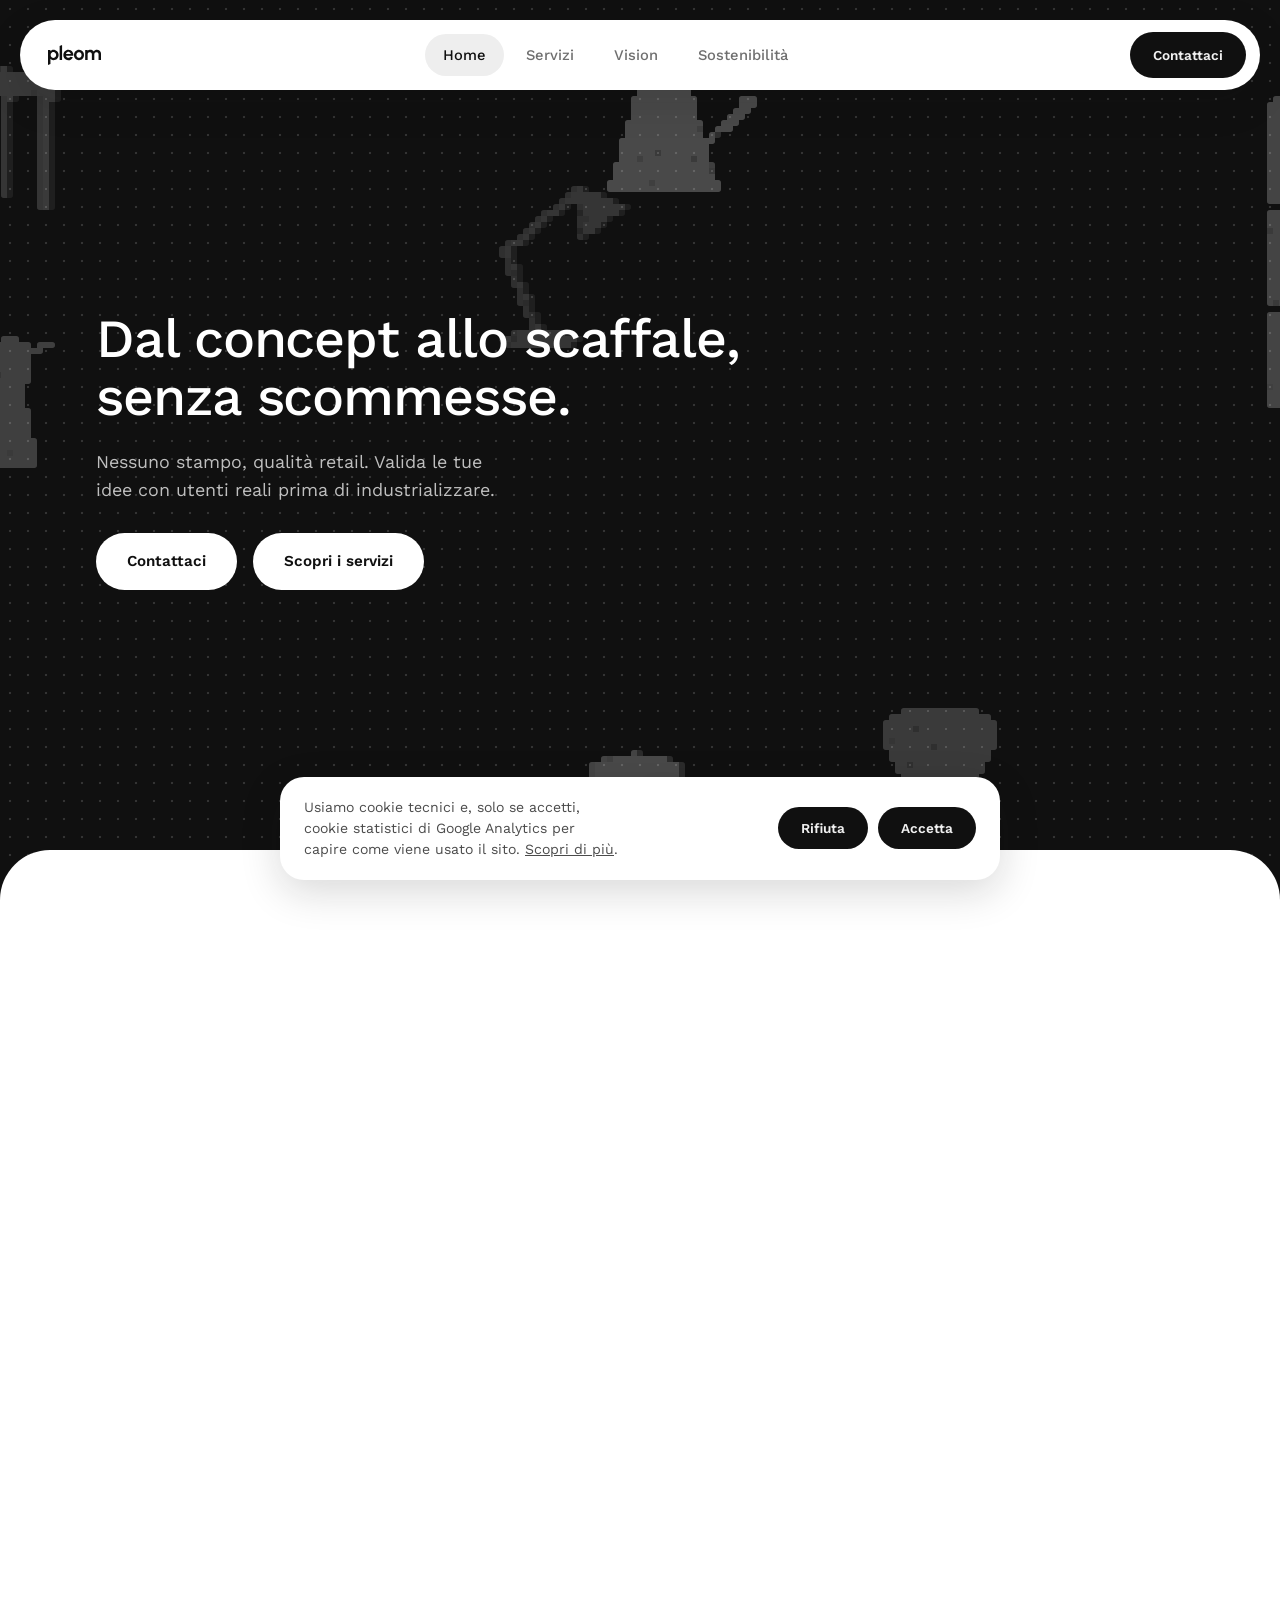
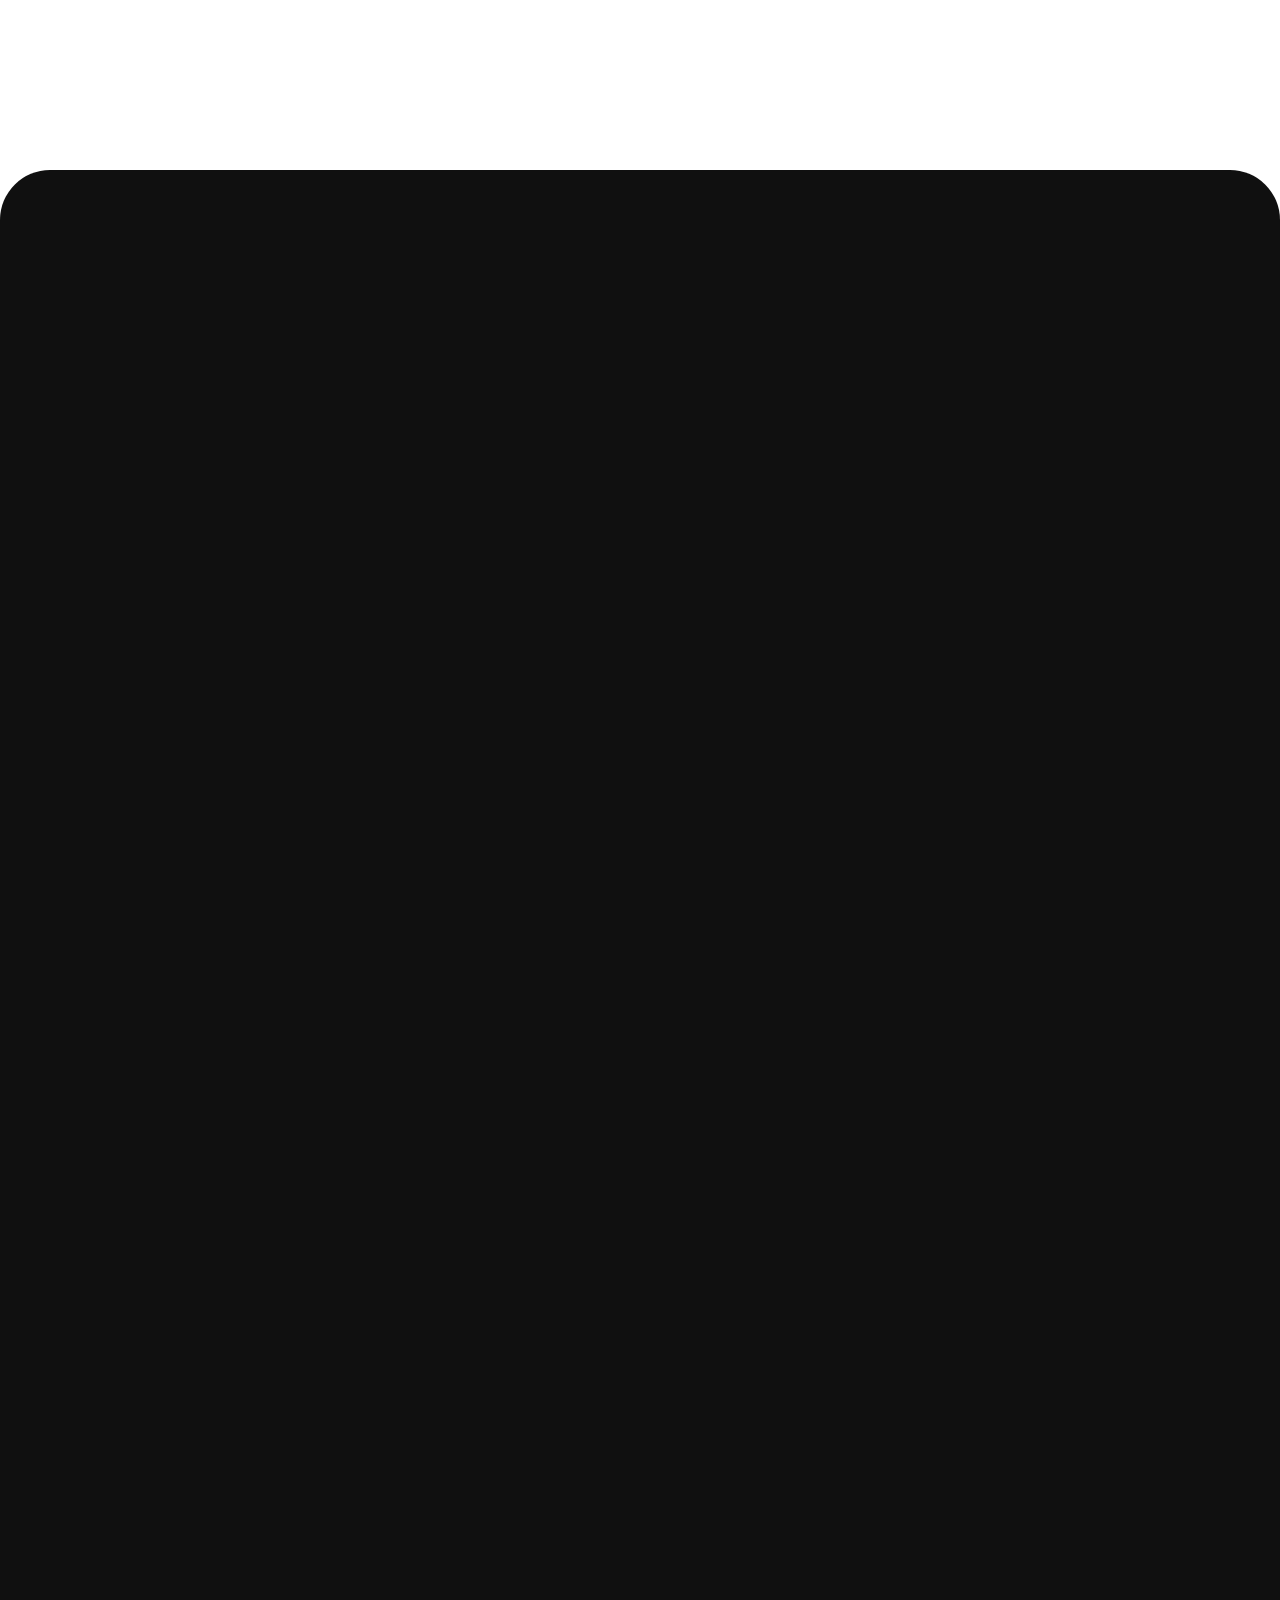
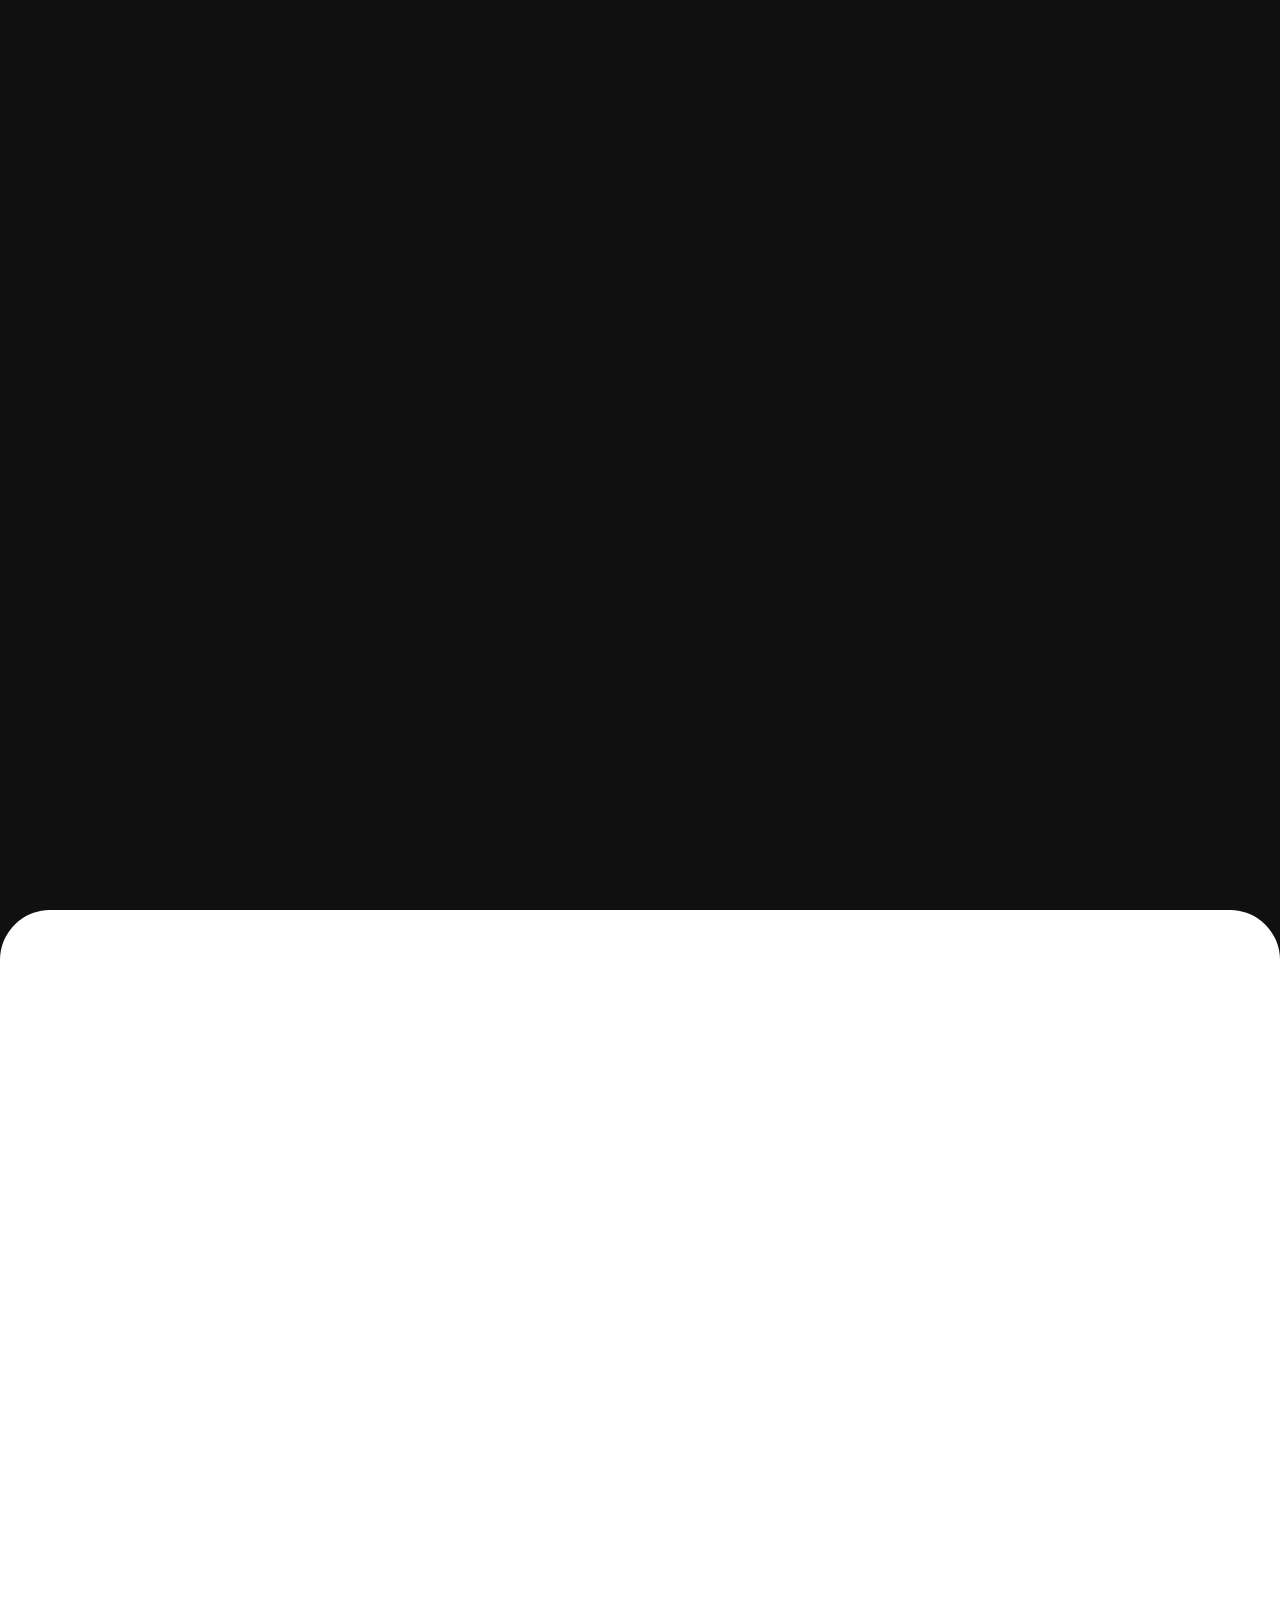
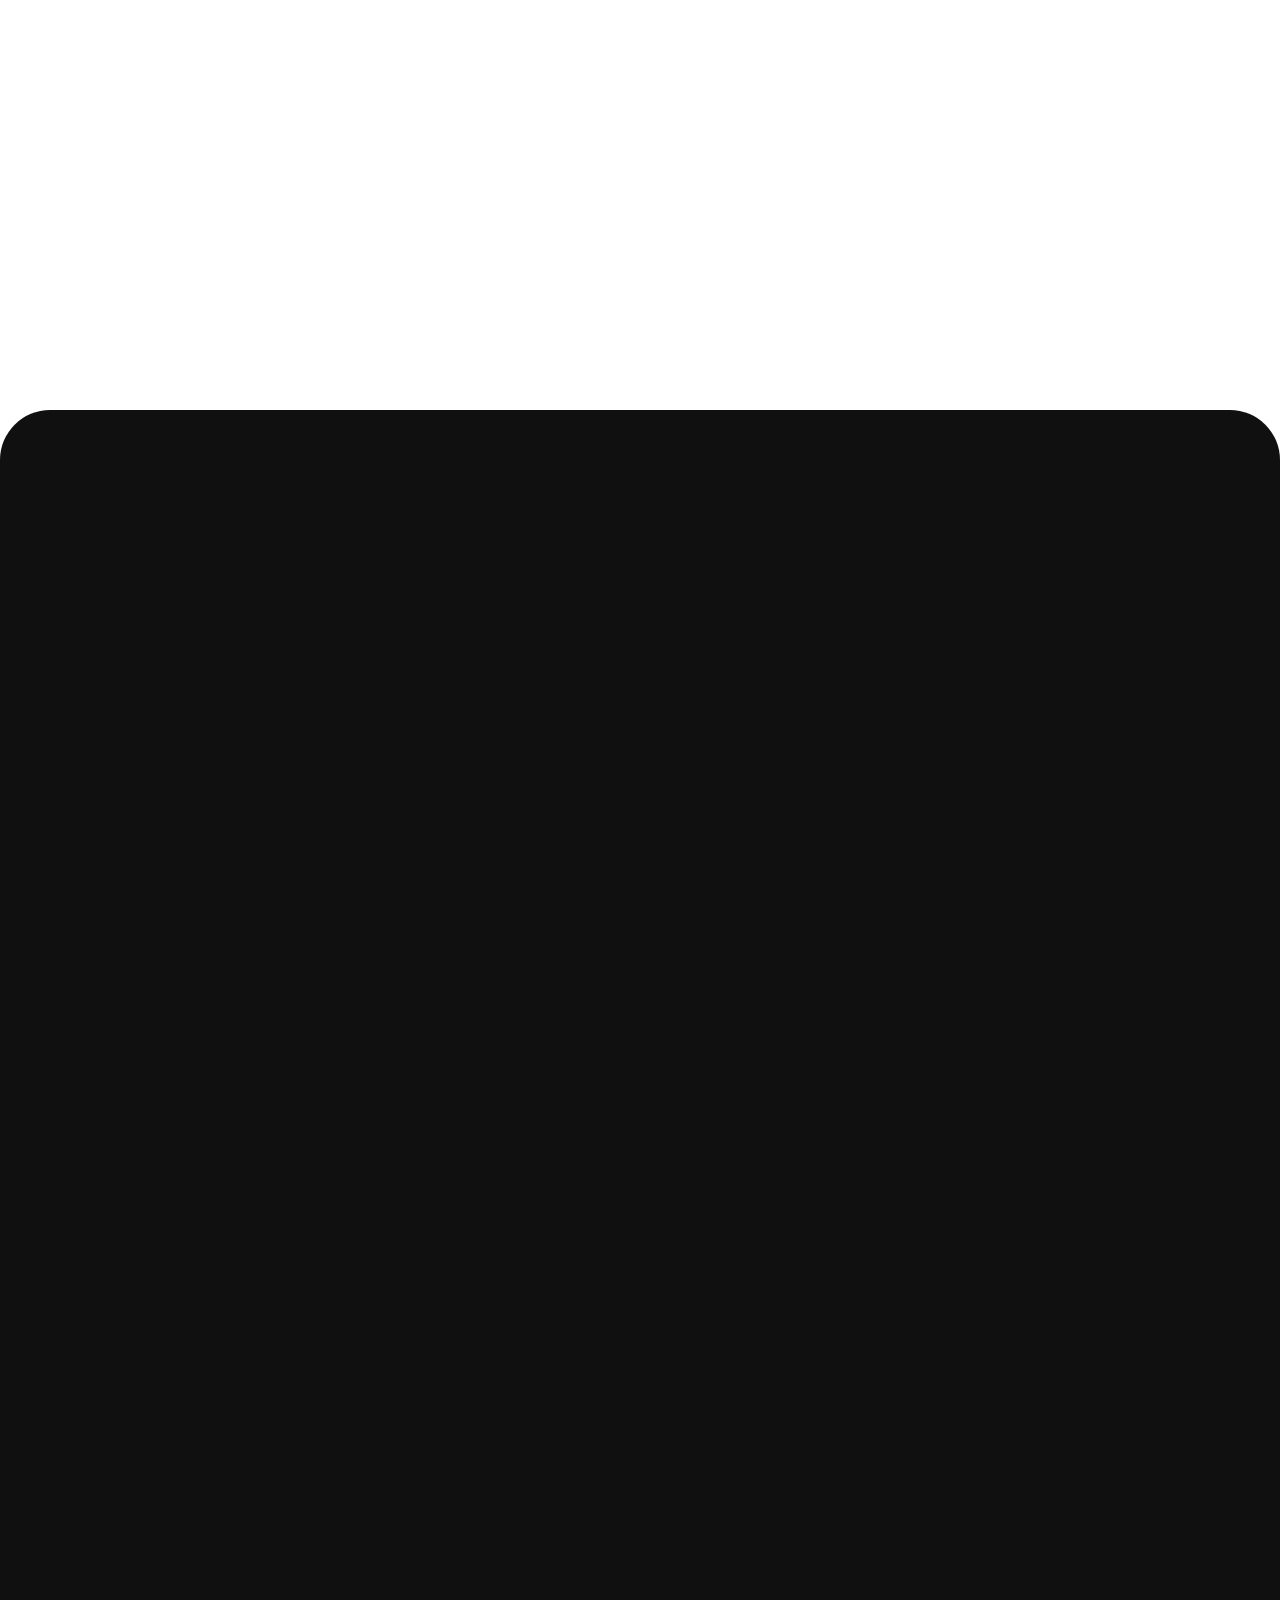
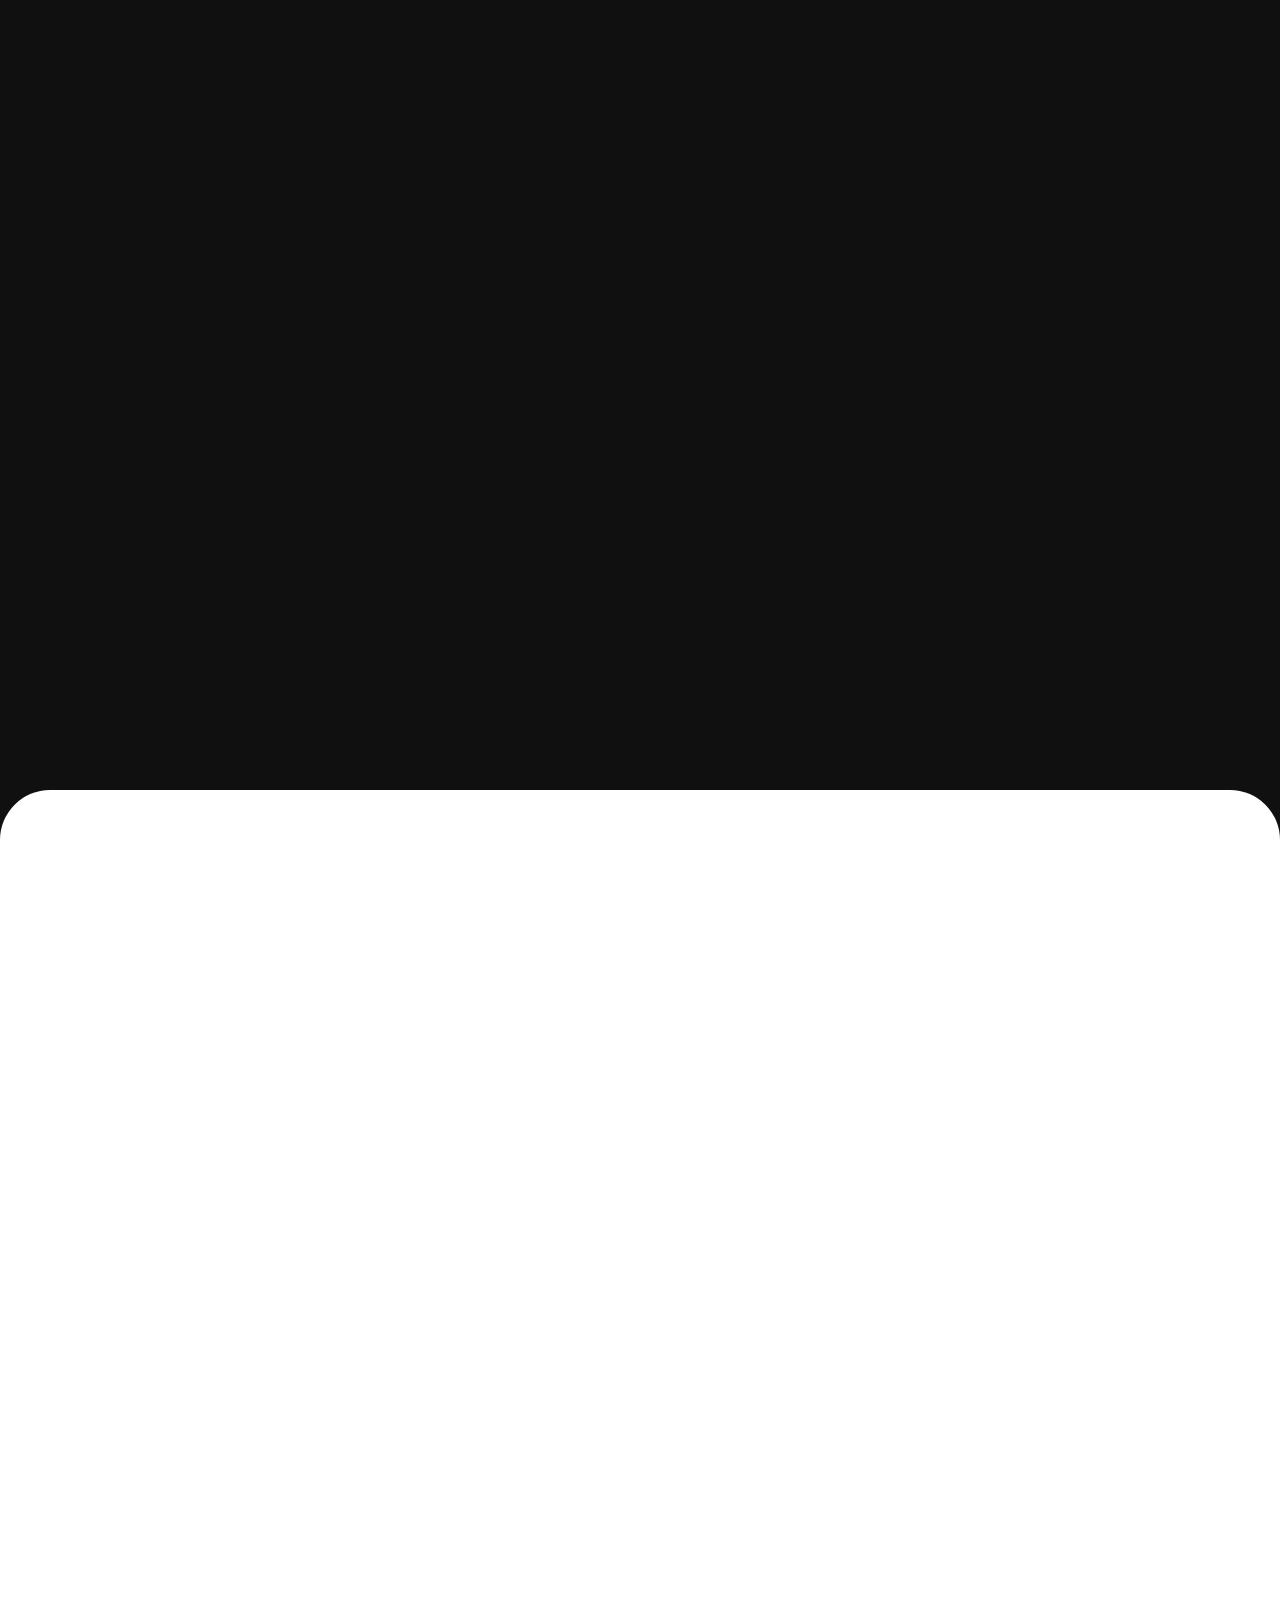
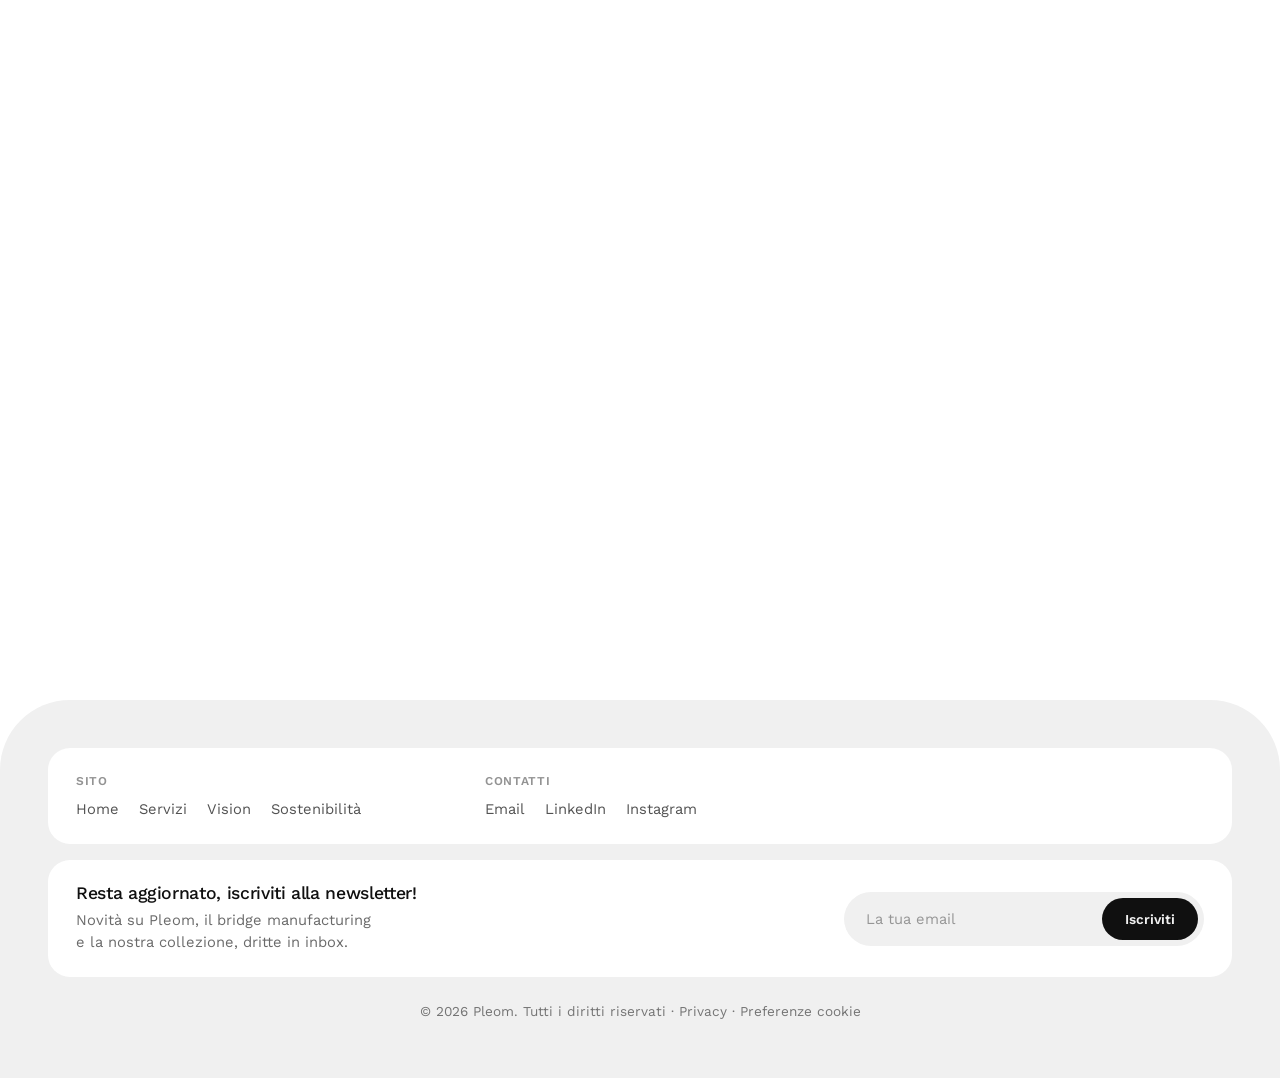
==== commit 14cdc47d: "Barre di evidenziazione del testo con angoli vivi Co-Authored-By: Claude Opus 5.5 <noreply@anthropic" ====
--- a/index.html
+++ b/index.html
@@ -51,7 +51,7 @@
 }
 </script>
 <link rel="preload" href="assets/fonts/work-sans-400.woff2" as="font" type="font/woff2" crossorigin>
-<link rel="stylesheet" href="assets/css/style.css?v=345">
+<link rel="stylesheet" href="assets/css/style.css?v=346">
 </head>
 <body class="home">
 
--- a/assets/css/style.css
+++ b/assets/css/style.css
@@ -242,9 +242,9 @@
   left: 0;
   width: 100%;
   background: var(--ink);
-  border-radius: 0.2em;
-  /* revealed with a clip (repaint only) instead of animating the width */
-  clip-path: inset(0 calc(100% - var(--hl)) 0 0 round 0.2em);
+  /* square corners; revealed with a clip (repaint only) instead of
+     animating the width */
+  clip-path: inset(0 calc(100% - var(--hl)) 0 0);
 }
 
 .hl::after {
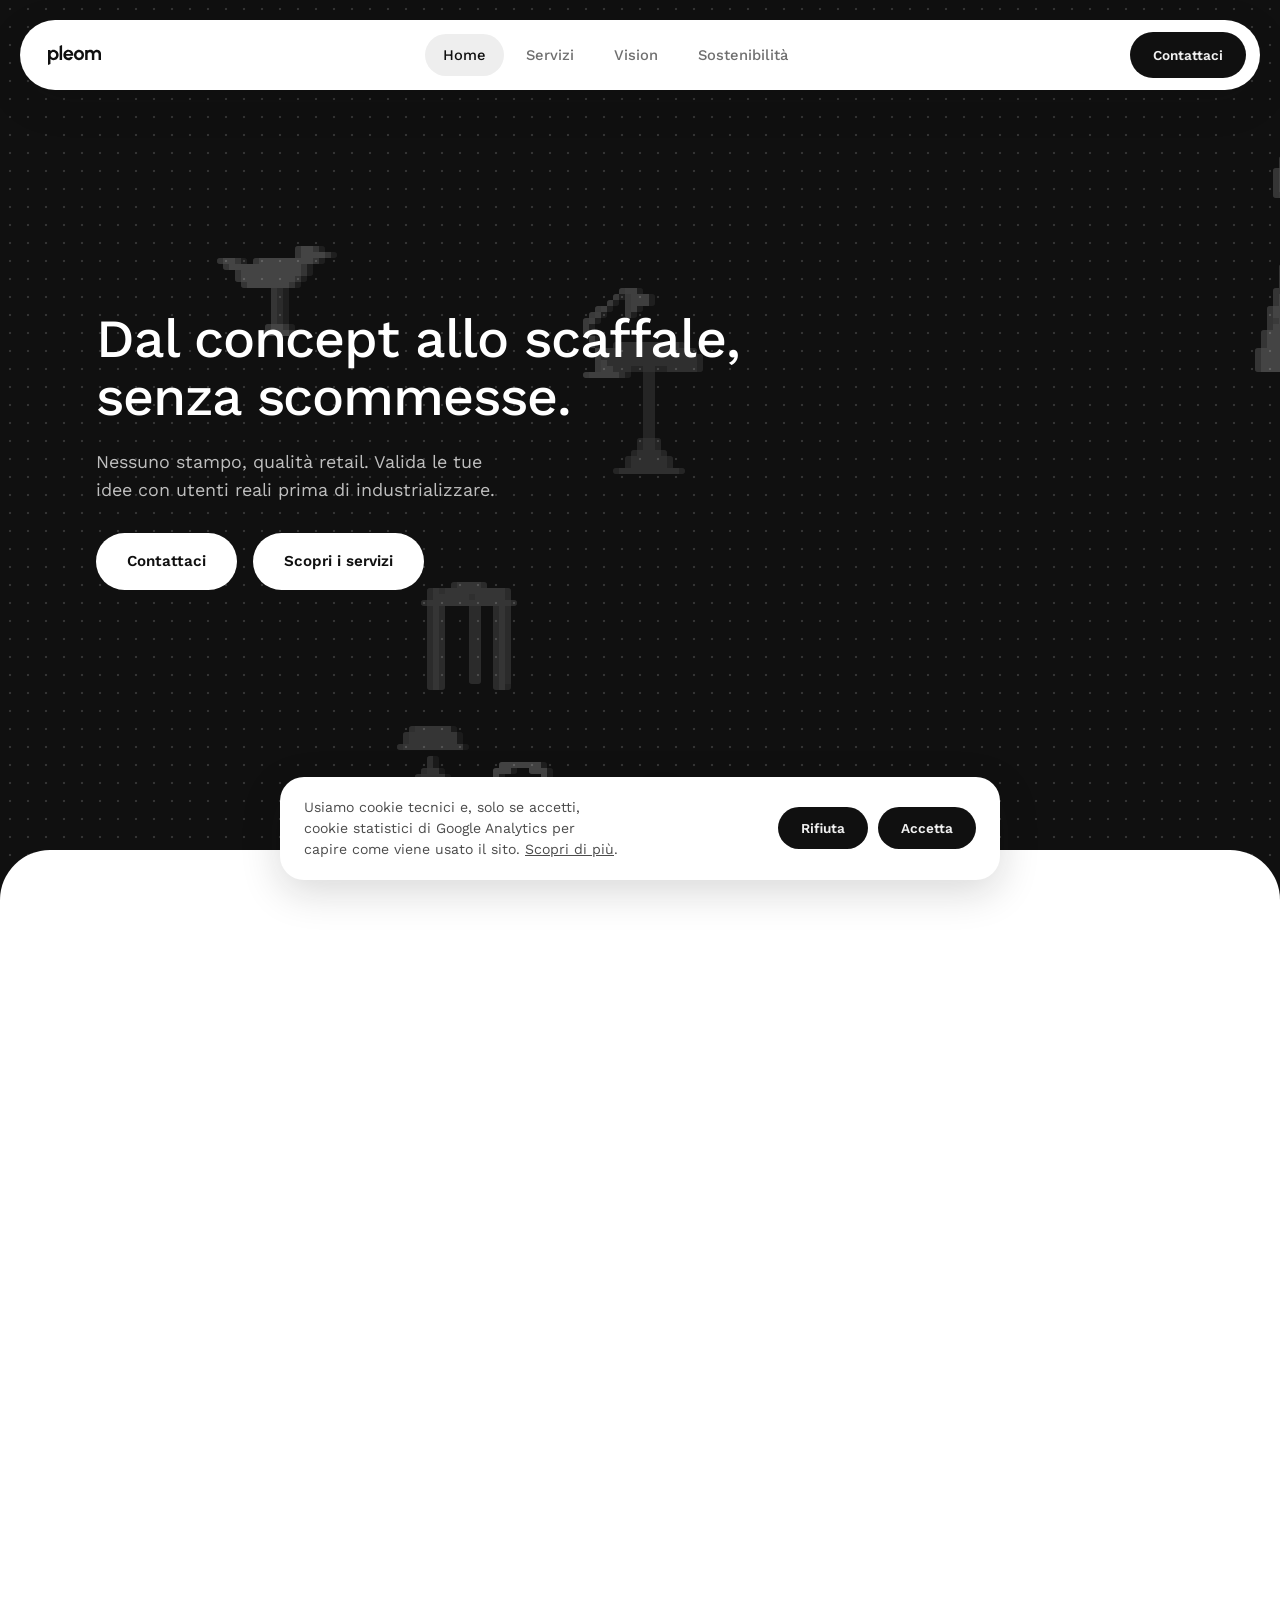
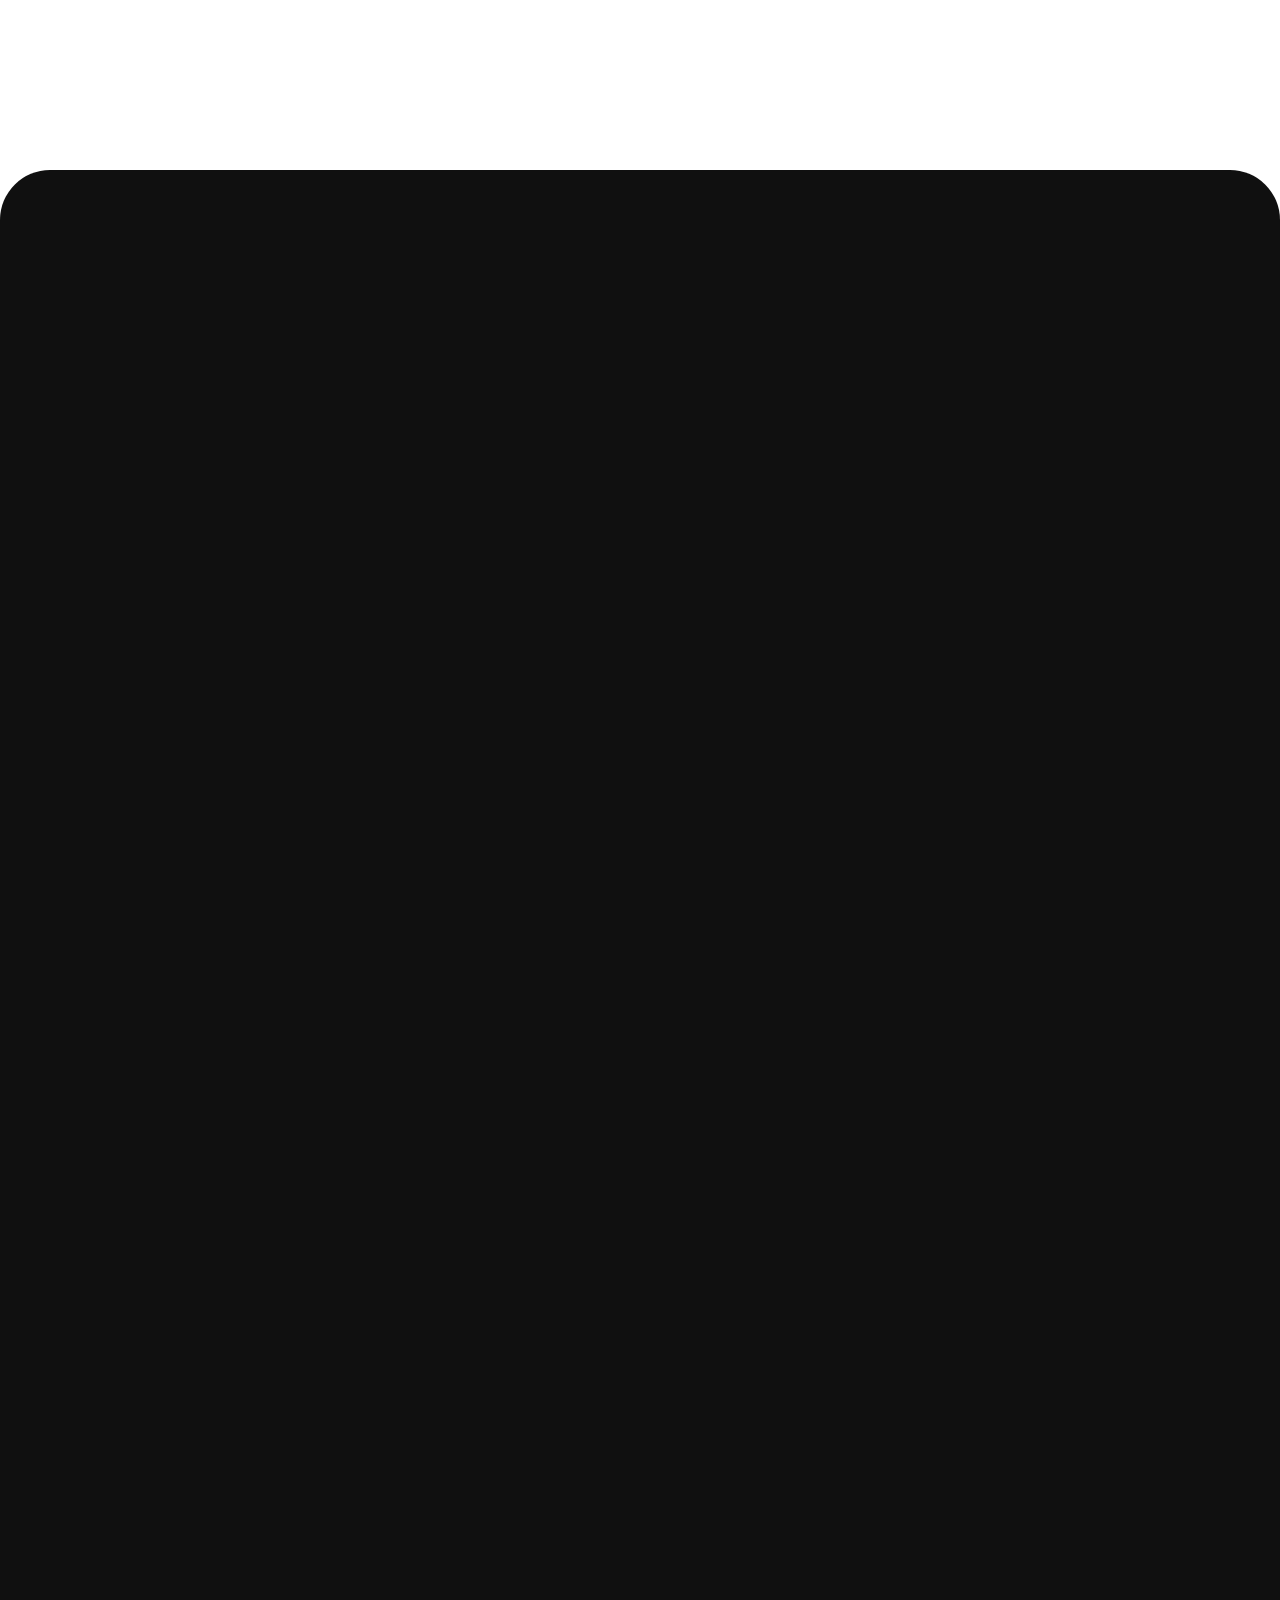
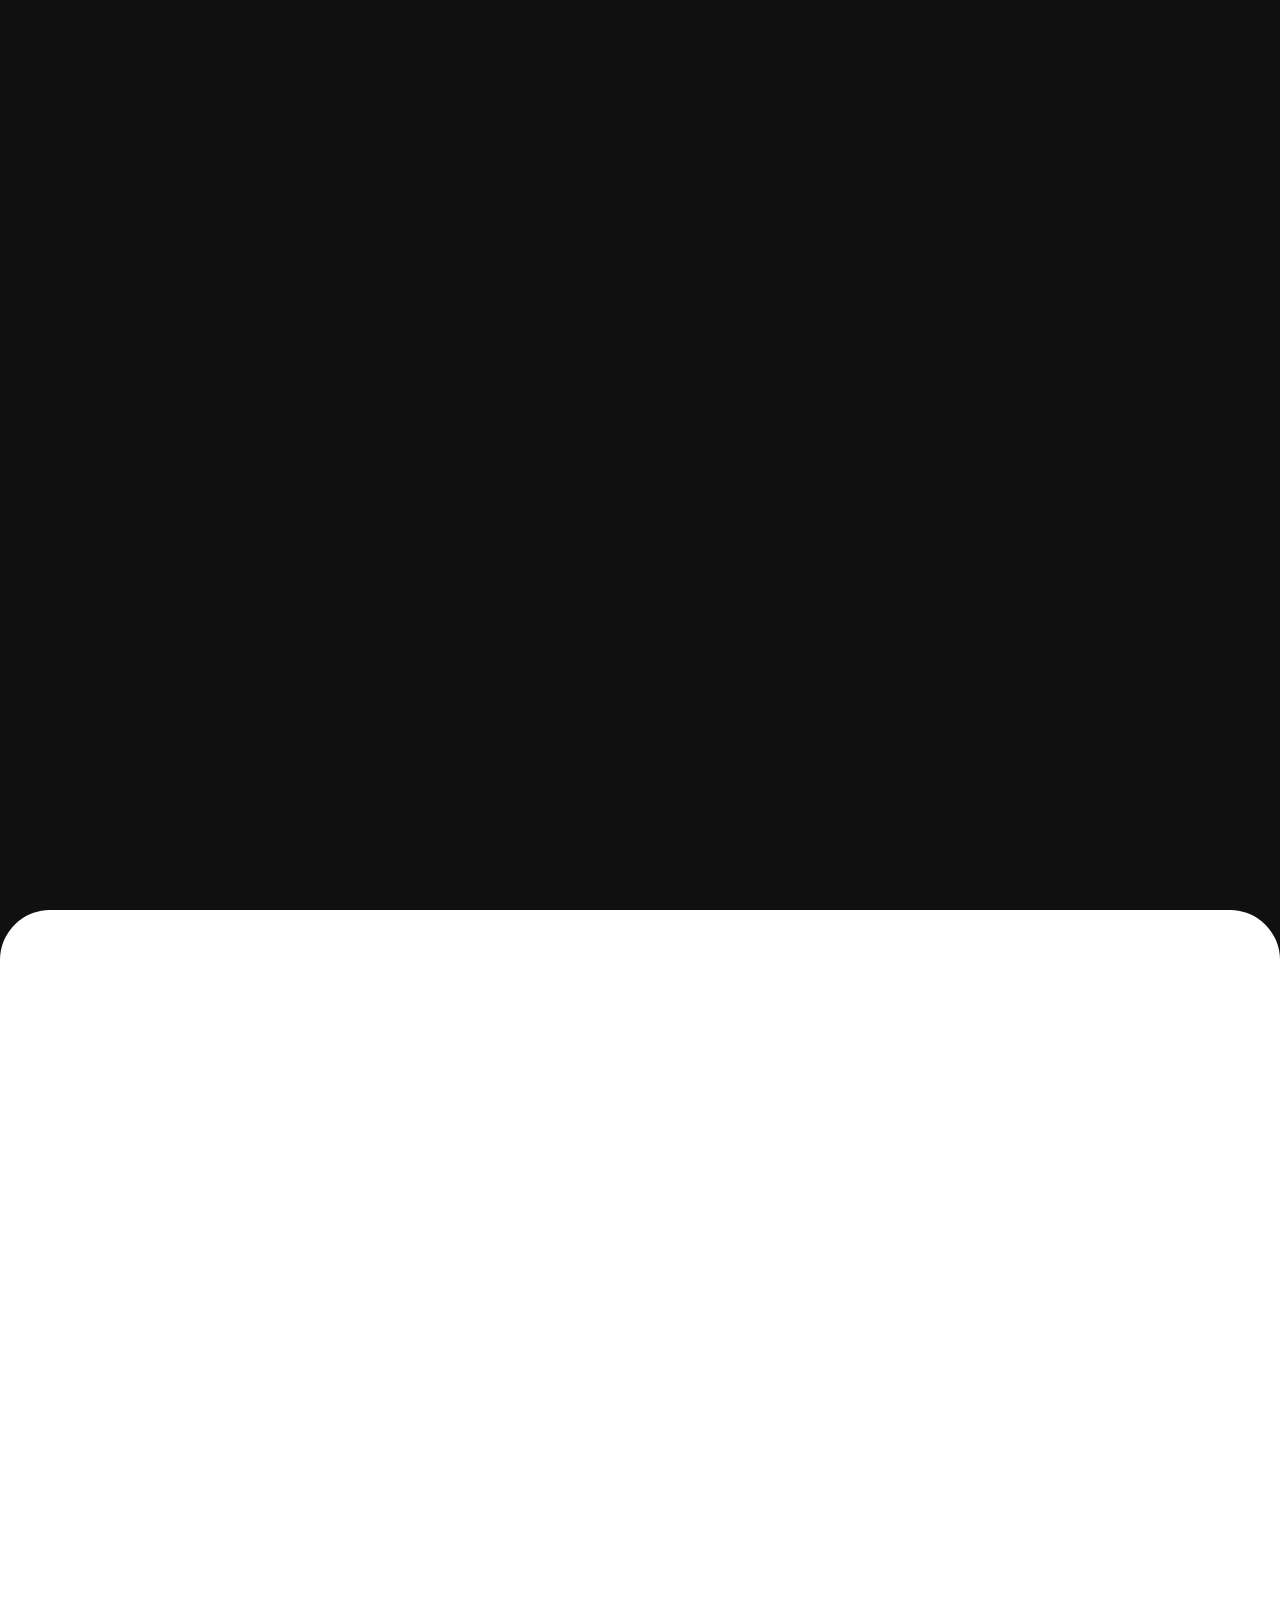
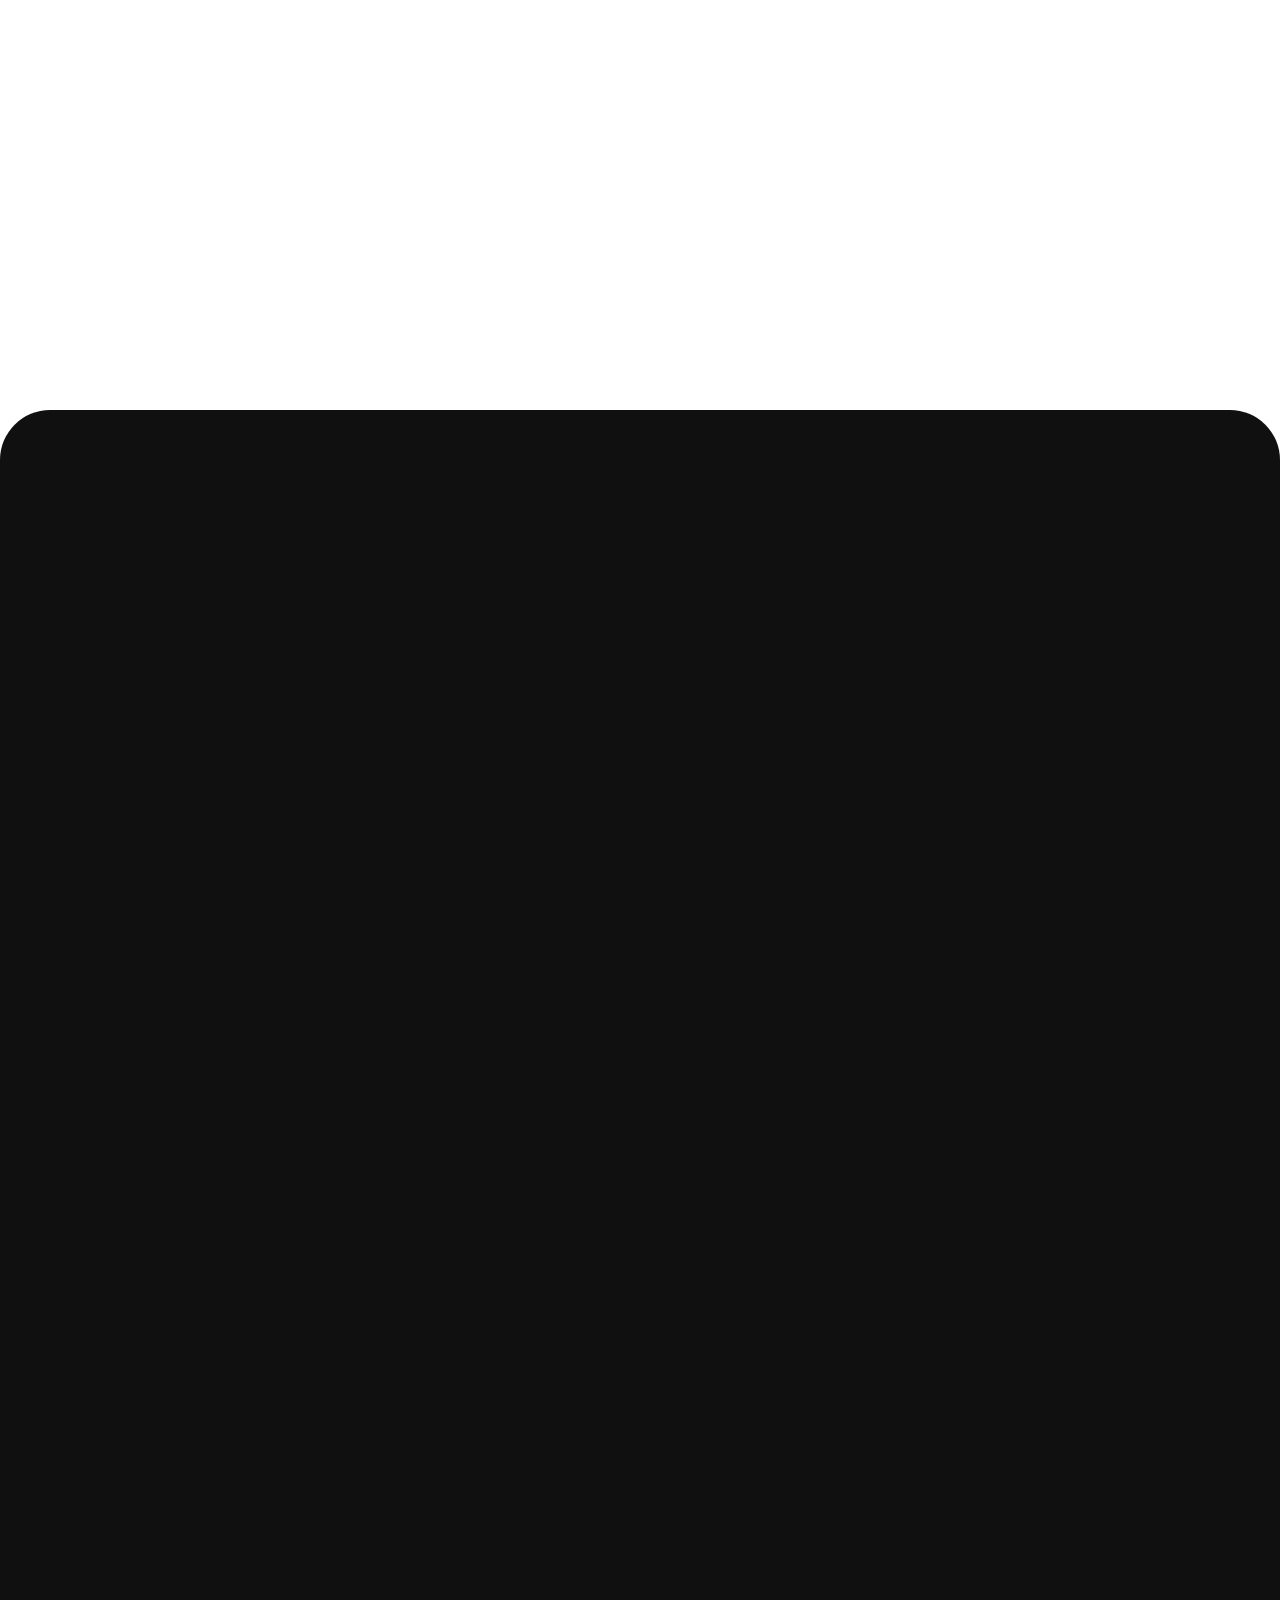
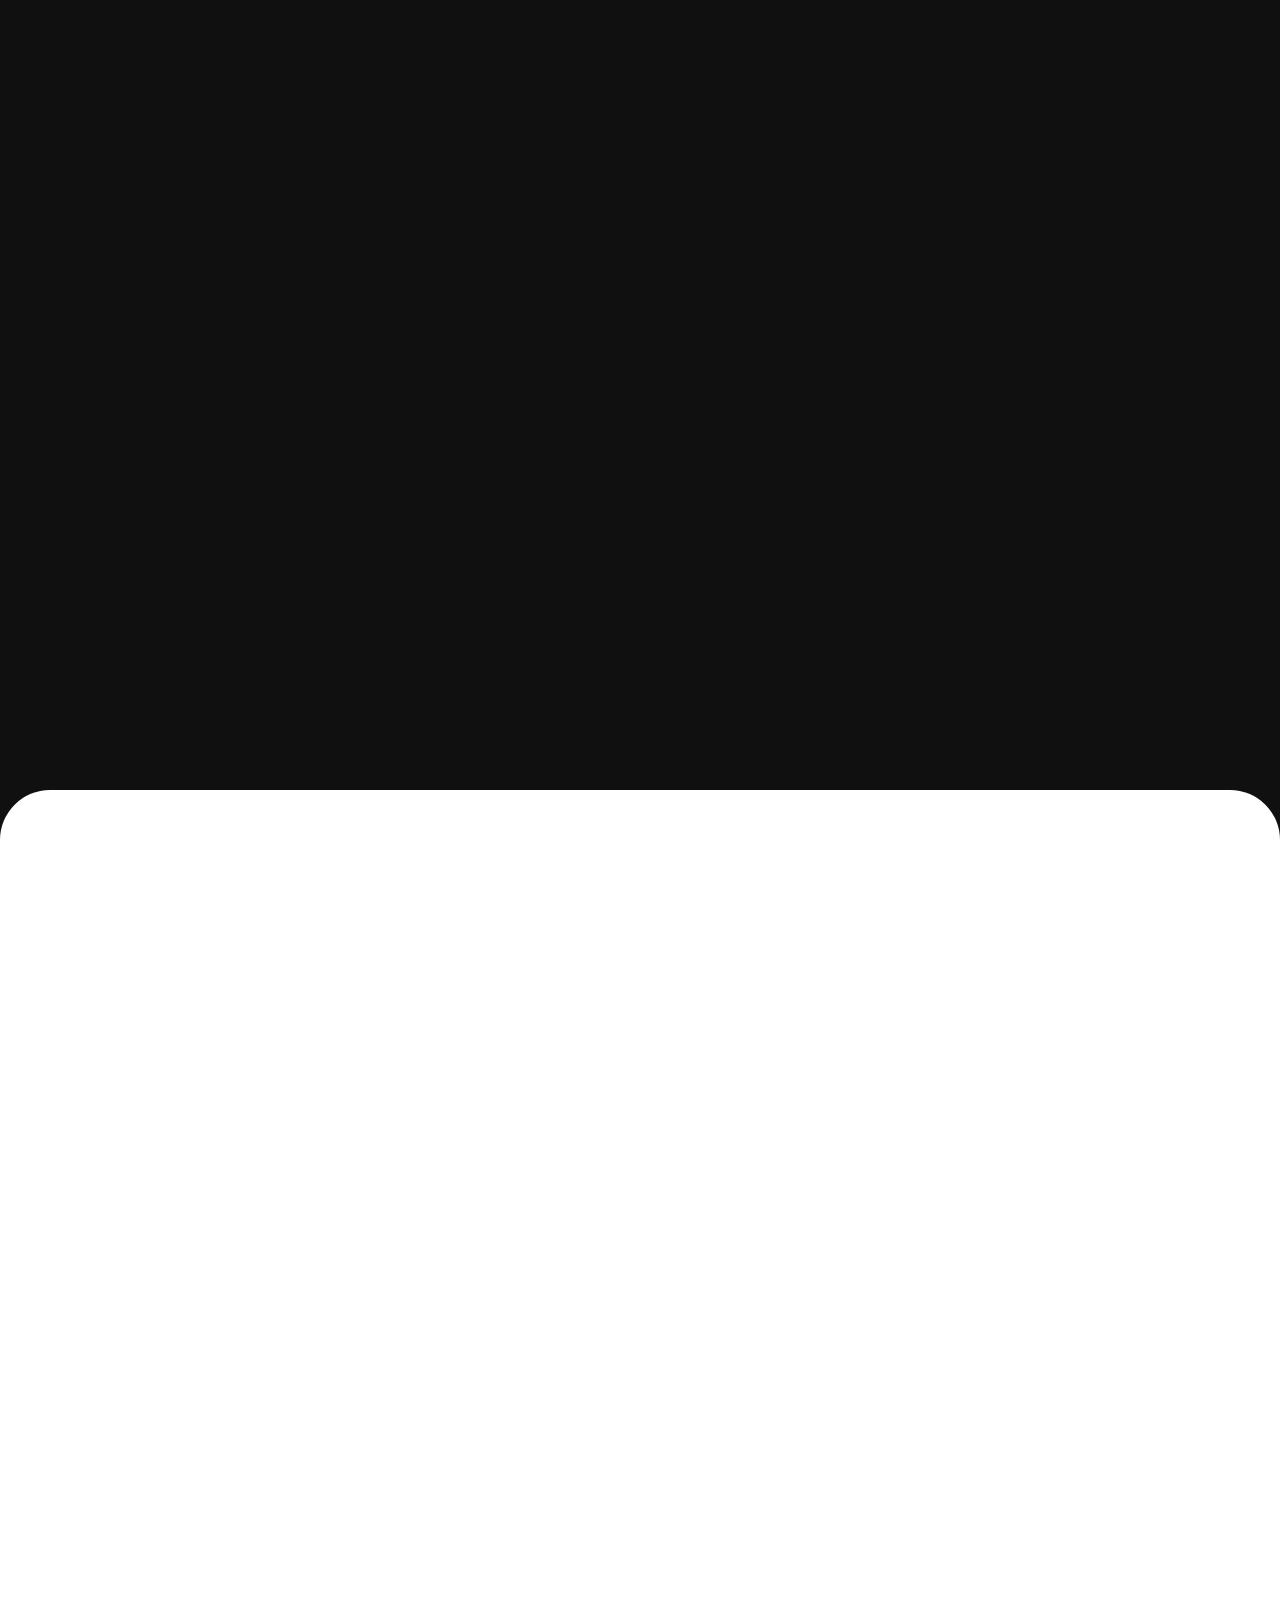
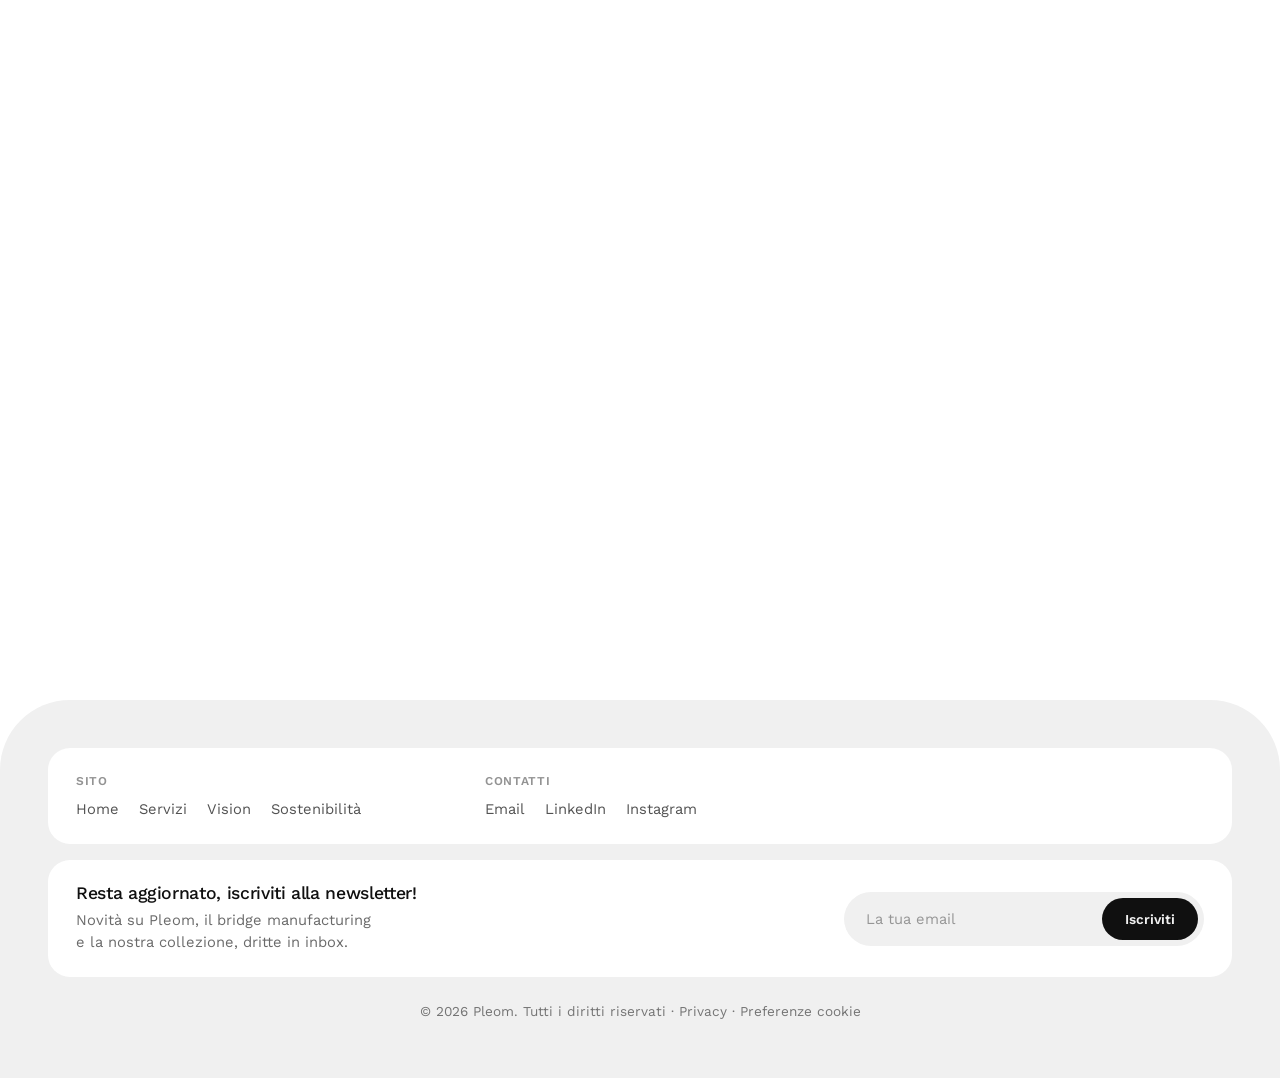
==== commit e79d6b0a: "Card con immagine tutte dello stesso formato (quadrate, come le tecnologie); sostenibilità in un car" ====
--- a/index.html
+++ b/index.html
@@ -51,7 +51,7 @@
 }
 </script>
 <link rel="preload" href="assets/fonts/work-sans-400.woff2" as="font" type="font/woff2" crossorigin>
-<link rel="stylesheet" href="assets/css/style.css?v=346">
+<link rel="stylesheet" href="assets/css/style.css?v=347">
 </head>
 <body class="home">
 
--- a/assets/css/style.css
+++ b/assets/css/style.css
@@ -3622,16 +3622,6 @@
 
 /* ---------- Sostenibilità: card "Il nostro impegno" che si girano ---------- */
 
-/* all four cards on one row (2 x 2 on phones); they appear one at a time while scrolling
-   (main.js adds .is-in) and flip on click to a white back with the text */
-.impact-grid {
-  display: grid;
-  grid-template-columns: repeat(4, minmax(0, 1fr));
-  gap: 20px;
-  width: 100%;
-  margin-top: 28px;
-}
-
 .impact-card {
   position: relative;
   display: block;
@@ -3775,15 +3765,6 @@
 }
 
 @media (max-width: 760px) {
-  /* 2 x 2, as wide as the photo cards (20px from the screen edge) */
-  .impact-grid {
-    grid-template-columns: repeat(2, minmax(0, 1fr));
-    gap: 10px;
-    width: calc(100vw - 40px);
-    max-width: none;
-    margin-left: calc(50% - 50vw + 20px);
-    margin-top: 22px;
-  }
 
   .impact-card {
     aspect-ratio: 1 / 1;
@@ -3866,10 +3847,6 @@
 
 /* ---------- Distanza paragrafo -> card uguale a titolo -> paragrafo (20px) ---------- */
 
-.lede + .impact-grid {
-  margin-top: 0;
-}
-
 /* the strip keeps its 28px top padding (room for the cards' hover lift):
    pull it up so the cards start 20px under the text */
 .lede + .tech-strip {
@@ -4021,3 +3998,29 @@
 .project-slider--flip {
   gap: 16px;
 }
+
+/* ---------- Un solo formato per tutte le card con immagine ---------- */
+
+/* every photo card (technologies, services, vision, home projects,
+   sustainability) is a square the size of the home technology cards:
+   a bit under a third of the content column, capped by the window height
+   so the pinned sections fit; the rows that don't fit scroll sideways */
+@media (min-width: 761px) {
+  .tech-card,
+  .project-slide,
+  .project-slide--flip {
+    flex-basis: min(calc((100% - 5vw - 32px - 40px) / 3 * 0.85), calc(100vh - 520px));
+    aspect-ratio: 1 / 1;
+    max-height: none;
+  }
+}
+
+@media (max-width: 760px) {
+  .tech-card,
+  .project-slide,
+  .project-slide--flip {
+    flex-basis: min(calc(100vw - 60px), max(240px, calc(100vh - 470px)));
+    flex-basis: min(calc(100vw - 60px), max(240px, calc(100svh - 470px)));
+    aspect-ratio: 1 / 1;
+  }
+}
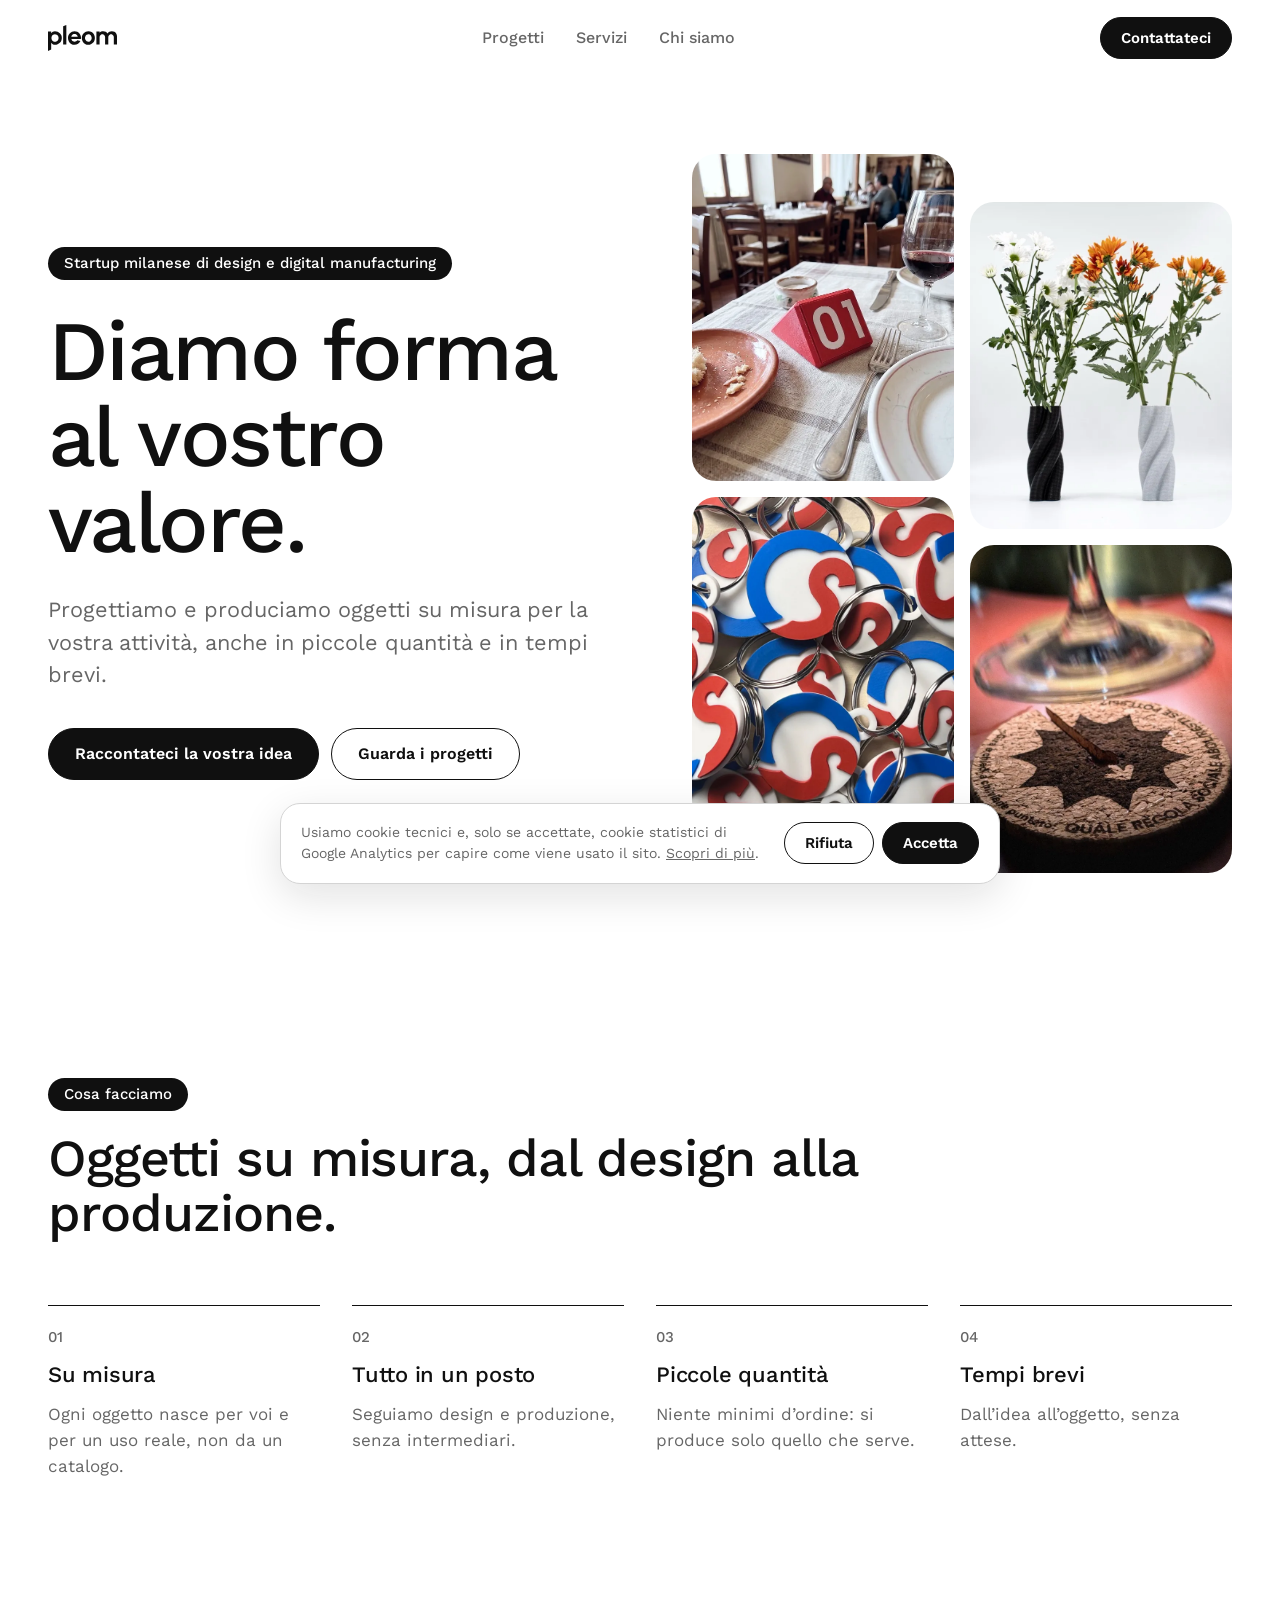
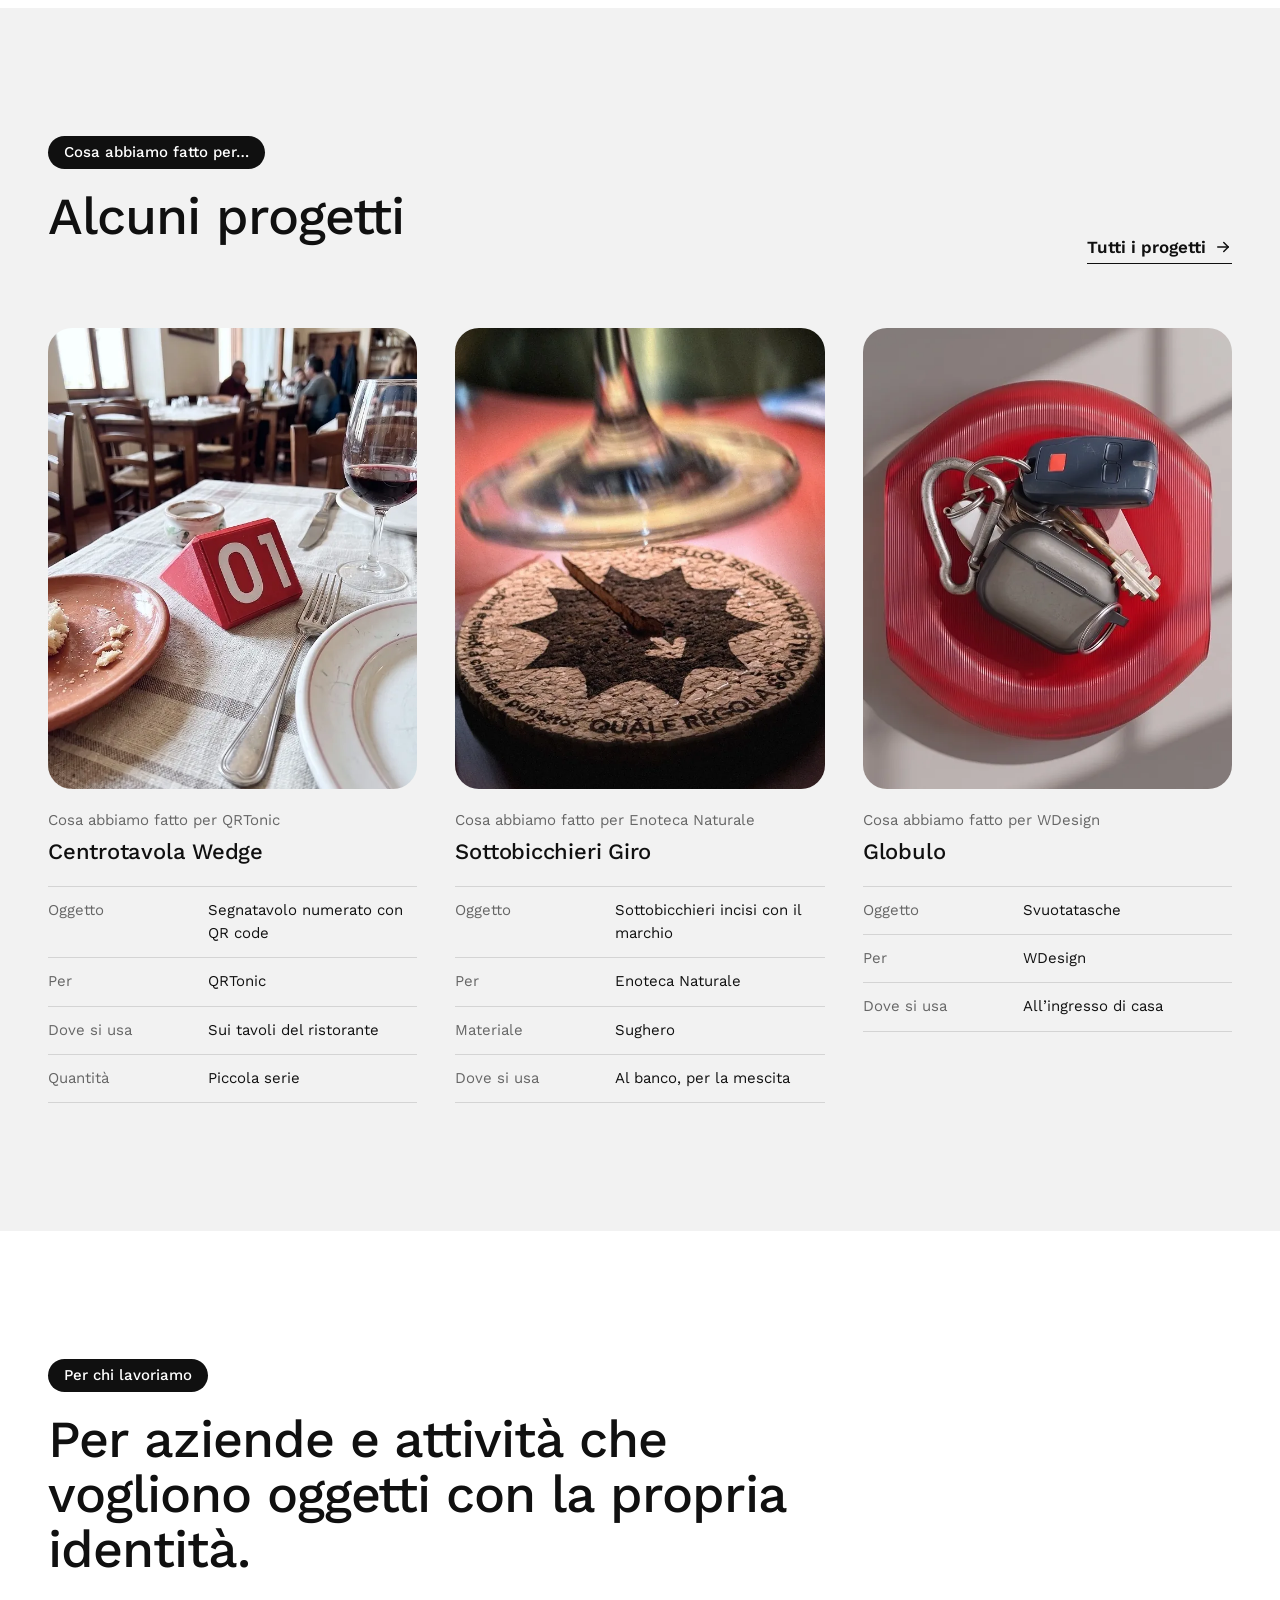
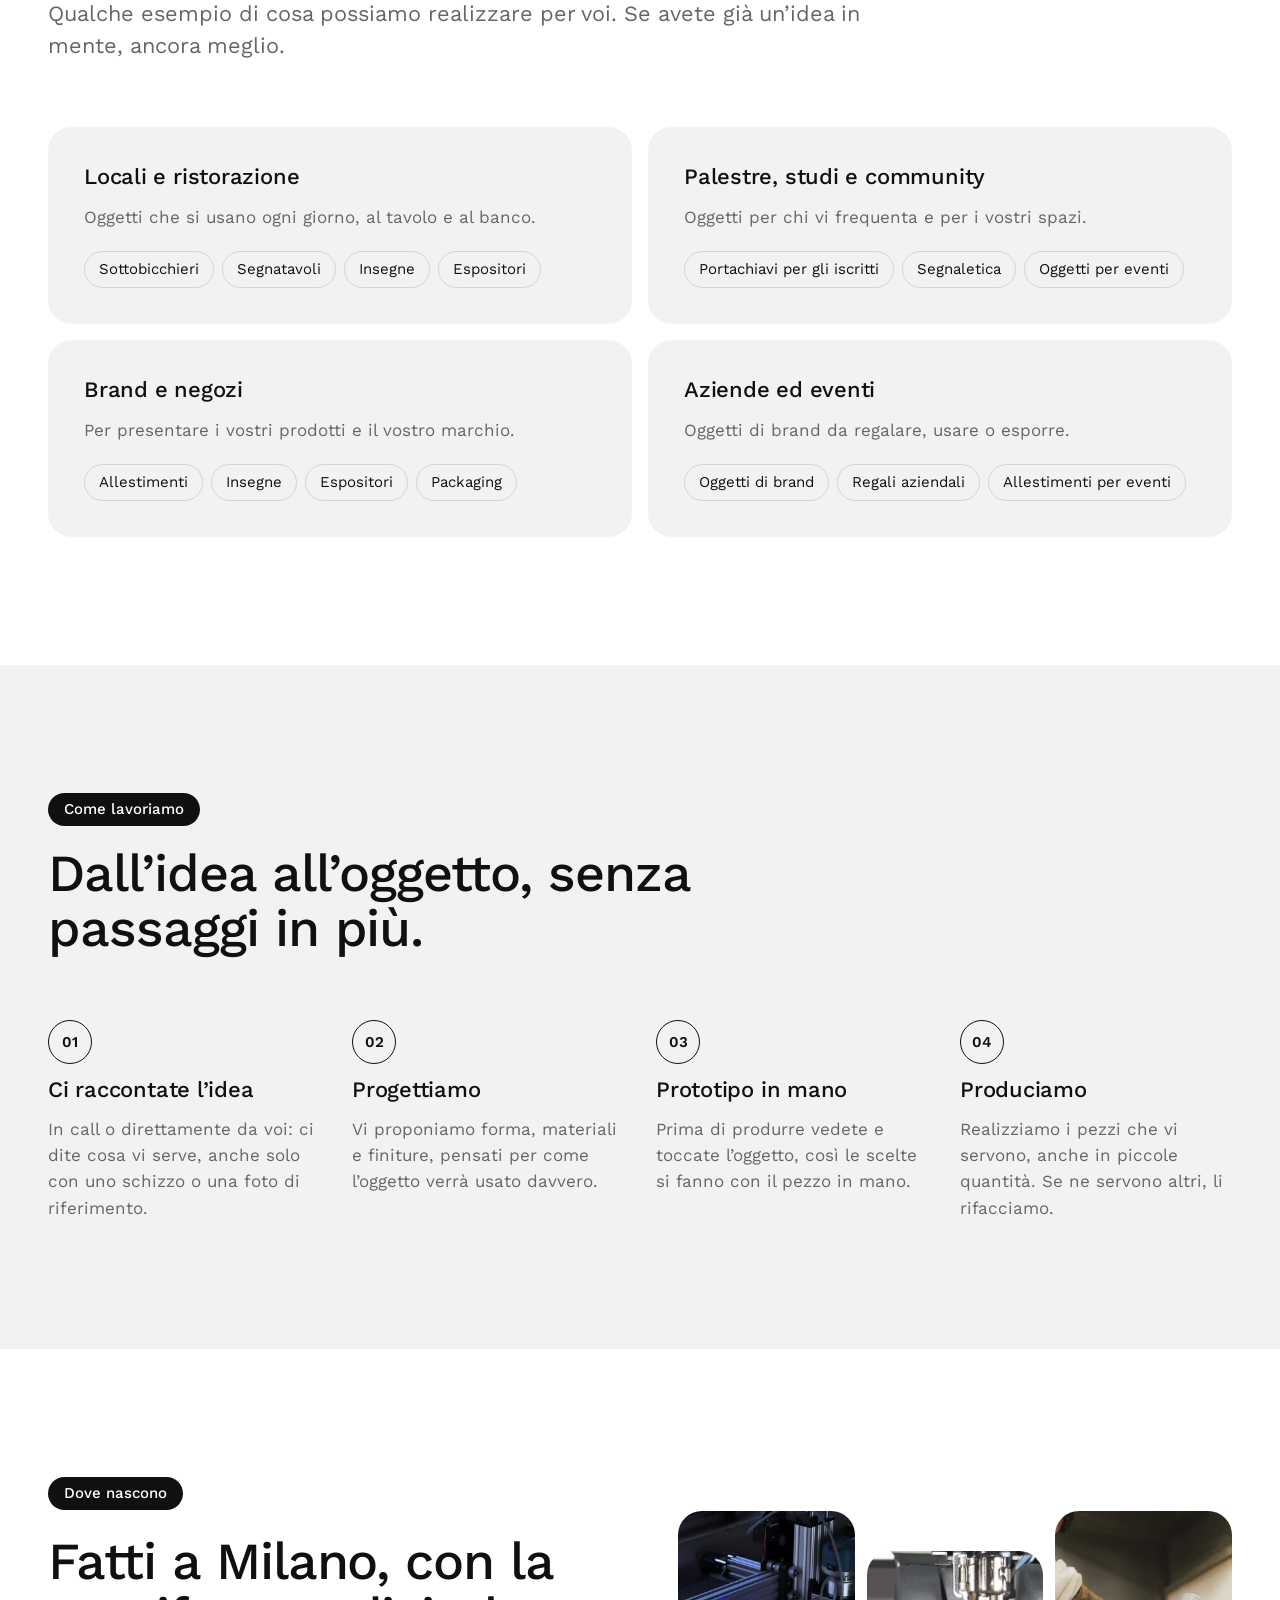
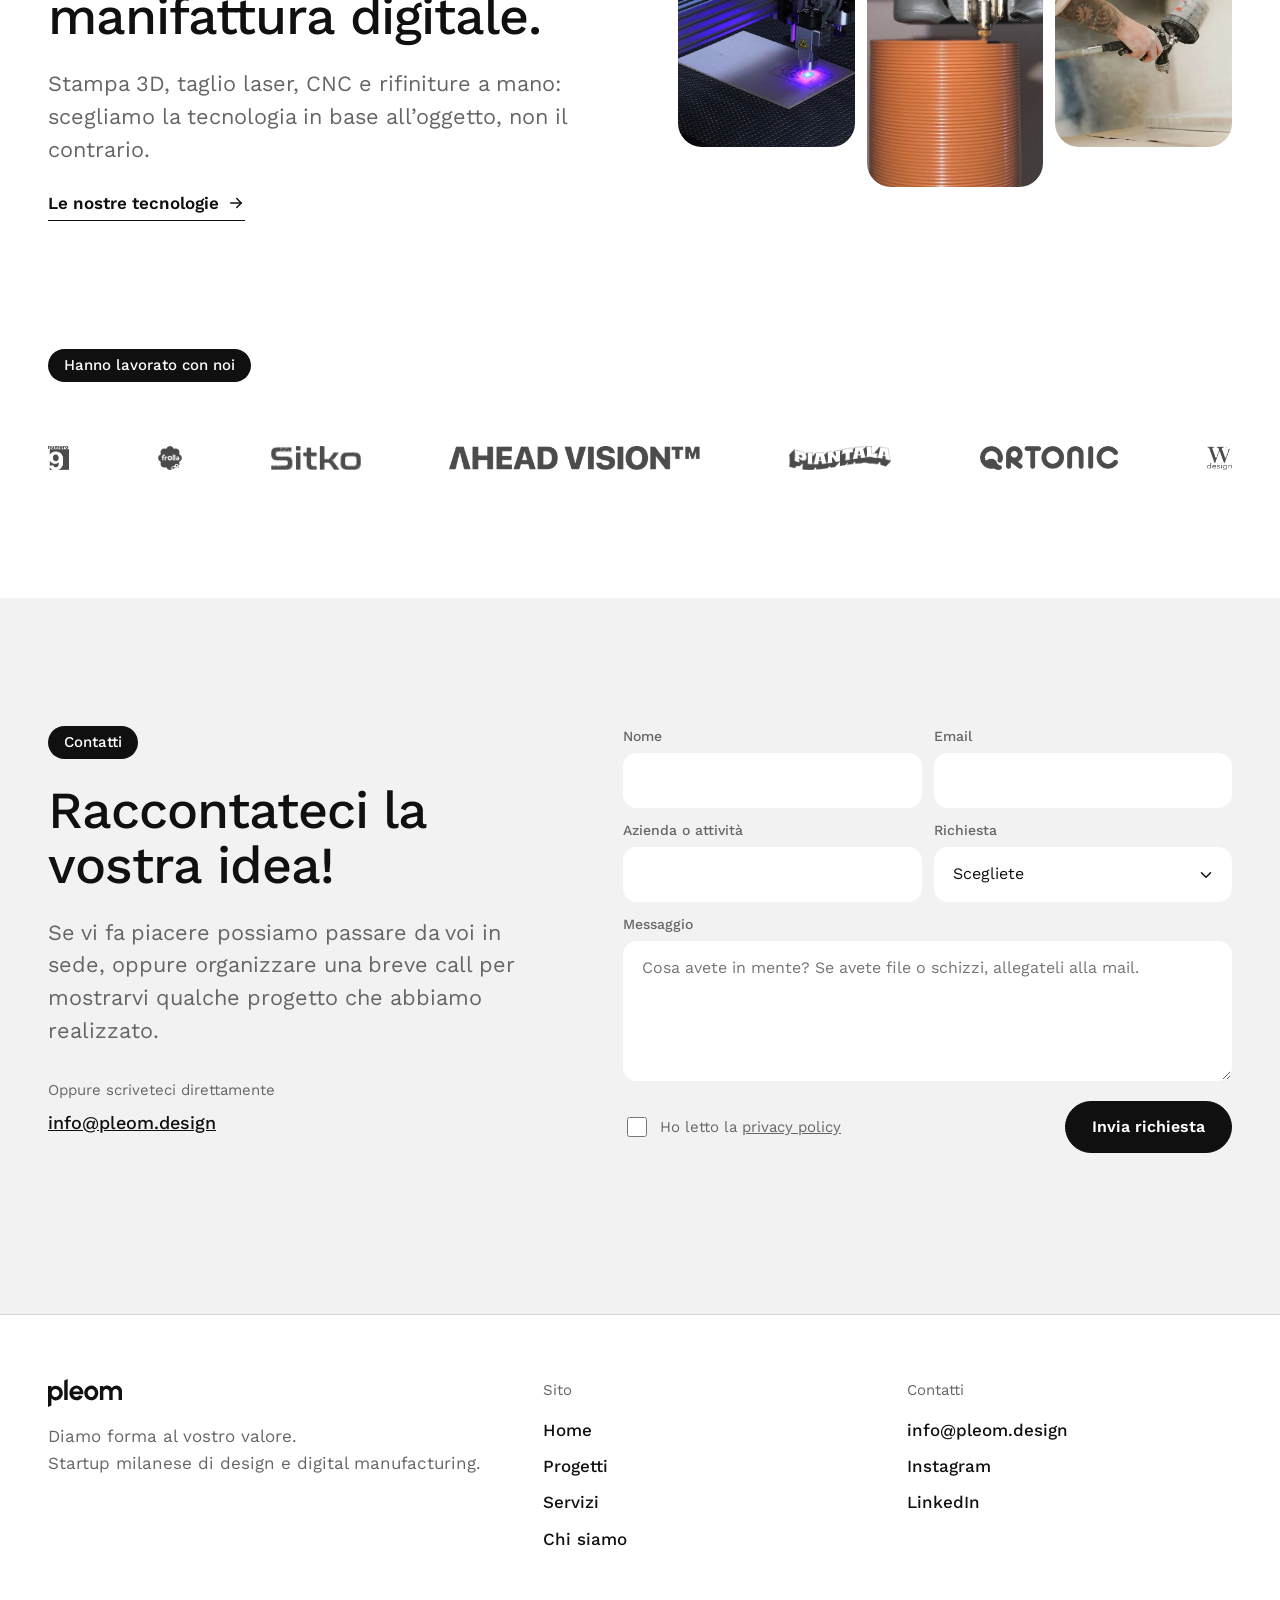
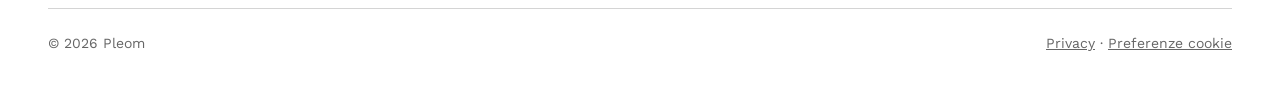
==== commit 2aa4bec4: "Nuova identità: struttura Home/Progetti/Servizi/Chi siamo, stile in scala di grigi, testi con il voi" ====
--- a/index.html
+++ b/index.html
@@ -3,16 +3,16 @@
 <head>
 <meta charset="UTF-8">
 <meta name="viewport" content="width=device-width, initial-scale=1.0">
-<title>Pleom – Prototipi e prime serie di prodotto senza stampi</title>
-<meta name="description" content="Pleom trasforma il tuo concept nella prima serie di prodotto in poche settimane: digital manufacturing e post-processing di qualità retail. Zero stampi, zero minimi.">
+<title>Pleom – Oggetti su misura per aziende e attività</title>
+<meta name="description" content="Pleom progetta e produce oggetti su misura per aziende e attività, dal design alla produzione, anche in piccole quantità. Startup milanese di design e digital manufacturing.">
 <link rel="icon" href="assets/img/logo.svg" type="image/svg+xml">
 <link rel="canonical" href="https://www.pleom.design/">
 <link rel="apple-touch-icon" href="assets/img/apple-touch-icon.png">
 <meta property="og:type" content="website">
 <meta property="og:site_name" content="Pleom">
 <meta property="og:locale" content="it_IT">
-<meta property="og:title" content="Pleom – Prototipi e prime serie di prodotto senza stampi">
-<meta property="og:description" content="Pleom trasforma il tuo concept nella prima serie di prodotto in poche settimane: digital manufacturing e post-processing di qualità retail. Zero stampi, zero minimi.">
+<meta property="og:title" content="Pleom – Oggetti su misura per aziende e attività">
+<meta property="og:description" content="Pleom progetta e produce oggetti su misura per aziende e attività, dal design alla produzione, anche in piccole quantità. Startup milanese di design e digital manufacturing.">
 <meta property="og:url" content="https://www.pleom.design/">
 <meta property="og:image" content="https://www.pleom.design/assets/img/og-image.jpg?v=2">
 <meta property="og:image:width" content="1200">
@@ -31,10 +31,11 @@
    "logo": "https://www.pleom.design/assets/img/logo-512.png",
    "image": "https://www.pleom.design/assets/img/og-image.jpg",
    "email": "info@pleom.design",
-   "description": "Bridge manufacturing: prototipi e prime serie di prodotto con digital manufacturing e post-processing, senza stampi e senza minimi d'ordine.",
+   "slogan": "Diamo forma al vostro valore.",
+   "description": "Startup milanese di design e digital manufacturing: progettiamo e produciamo oggetti su misura per aziende e attività, anche in piccole quantità.",
    "sameAs": [
     "https://www.instagram.com/pleom.design/",
-   "https://www.linkedin.com/company/pleom.design"
+    "https://www.linkedin.com/company/pleom.design"
    ]
   },
   {
@@ -51,437 +52,242 @@
 }
 </script>
 <link rel="preload" href="assets/fonts/work-sans-400.woff2" as="font" type="font/woff2" crossorigin>
-<link rel="stylesheet" href="assets/css/style.css?v=347">
+<link rel="preload" href="assets/fonts/work-sans-500.woff2" as="font" type="font/woff2" crossorigin>
+<link rel="stylesheet" href="assets/css/style.css?v=400">
 </head>
-<body class="home">
-
-
-<div class="nav-wrap">
-  <nav class="navbar">
-    <a href="./" class="nav-logo"><img src="assets/img/logo.svg" alt="Pleom" width="53" height="20"></a>
-    <div class="nav-links">
-      <a href="./" class="active">Home</a>
+<body>
+<a class="skip-link" href="#main">Vai al contenuto</a>
+
+<header class="site-header">
+  <div class="container nav">
+    <a href="./" class="nav-logo" aria-label="Pleom, torna alla home"><img src="assets/img/logo.svg" alt="Pleom" width="69" height="26"></a>
+    <nav class="nav-links" aria-label="Principale">
+      <a href="progetti">Progetti</a>
       <a href="servizi">Servizi</a>
-      <a href="vision">Vision</a>
-      <a href="sostenibilita">Sostenibilità</a>
-    </div>
-    <div class="nav-cta">
-      <a href="#contatti" class="btn btn-primary btn-sm desktop-only">Contattaci</a>
-      <button class="nav-toggle" aria-label="Apri menu">
-        <svg viewBox="0 0 24 24" fill="none" stroke="currentColor" stroke-width="1.8"><line x1="3" y1="6" x2="21" y2="6"/><line x1="3" y1="12" x2="21" y2="12"/><line x1="3" y1="18" x2="21" y2="18"/></svg>
+      <a href="chi-siamo">Chi siamo</a>
+    </nav>
+    <div class="nav-actions">
+      <a href="#contatti" class="btn btn-primary btn-sm">Contattateci</a>
+      <button type="button" class="nav-toggle" data-menu-toggle aria-expanded="false" aria-controls="menu-mobile" aria-label="Apri menu">
+        <svg viewBox="0 0 24 24" fill="none" stroke="currentColor" stroke-width="1.8" stroke-linecap="round" aria-hidden="true"><line x1="3" y1="7" x2="21" y2="7"/><line x1="3" y1="12" x2="21" y2="12"/><line x1="3" y1="17" x2="21" y2="17"/></svg>
       </button>
     </div>
+  </div>
+  <nav class="mobile-menu" id="menu-mobile" data-mobile-menu aria-label="Menu mobile" hidden>
+    <a href="progetti">Progetti</a>
+    <a href="servizi">Servizi</a>
+    <a href="chi-siamo">Chi siamo</a>
+    <a href="#contatti" class="btn btn-primary">Contattateci</a>
   </nav>
-</div>
-
-<div class="mobile-menu">
-  <a href="./" class="active">Home</a>
-  <a href="servizi">Servizi</a>
-  <a href="vision">Vision</a>
-  <a href="sostenibilita">Sostenibilità</a>
-  <a href="#contatti" class="btn btn-primary">Contattaci</a>
-</div>
-
-<main>
-
-  <!-- HERO -->
+</header>
+
+<main id="main">
+
   <section class="hero">
-    <div class="hero-inner hero-blueprint">
-      <canvas class="pixel-flow" data-pixel-flow="products" data-pixel-color="240, 240, 240" aria-hidden="true"></canvas>
-      <div class="container">
-        <div class="hero-split">
-          <div class="hero-copy">
-            <h1>Dal concept allo scaffale, senza scommesse.</h1>
-            <p class="lede">Nessuno stampo, qualità retail. Valida le tue idee con utenti reali prima di industrializzare.</p>
-            <div class="hero-actions">
-              <a href="#contatti" class="btn btn-primary">Contattaci</a>
-              <a href="servizi#bridge-manufacturing" class="btn btn-light">Scopri i servizi</a>
-            </div>
+    <div class="container hero-grid">
+      <div class="hero-copy" data-reveal>
+        <span class="tag">Startup milanese di design e digital manufacturing</span>
+        <h1>Diamo forma al vostro valore.</h1>
+        <p class="lede">Progettiamo e produciamo oggetti su misura per la vostra attività, anche in piccole quantità e in tempi brevi.</p>
+        <div class="hero-actions">
+          <a href="#contatti" class="btn btn-primary">Raccontateci la vostra idea</a>
+          <a href="progetti" class="btn btn-ghost">Guarda i progetti</a>
+        </div>
+      </div>
+      <div class="hero-mosaic"><div class="photo photo--portrait" data-reveal><img src="assets/img/progetto-centrotavola-wedge.webp" width="658" height="877" fetchpriority="high" decoding="async" alt="Segnatavolo numerato su un tavolo del ristorante"></div><div class="photo photo--portrait" data-reveal data-reveal-delay="1"><img src="assets/img/vasi-torsione.webp" width="720" height="960" fetchpriority="high" decoding="async" alt="Due vasi a torsione, uno nero e uno grigio, con fiori"></div><div class="photo photo--portrait" data-reveal data-reveal-delay="2"><img src="assets/img/portachiavi-branding.webp" width="720" height="960" loading="lazy" decoding="async" alt="Portachiavi personalizzati con il logo di un cliente"></div><div class="photo photo--portrait" data-reveal data-reveal-delay="3"><img src="assets/img/progetto-sottobicchieri-giro.webp" width="720" height="960" loading="lazy" decoding="async" alt="Sottobicchiere in sughero inciso sotto un calice"></div></div>
+    </div>
+  </section>
+
+  <section class="section" aria-labelledby="cosa-title">
+    <div class="container">
+      <div class="section-head" data-reveal>
+        <span class="tag">Cosa facciamo</span>
+        <h2 id="cosa-title">Oggetti su misura, dal design alla produzione.</h2>
+      </div>
+      <ol class="proofs">
+        <li data-reveal><span class="num">01</span><h3>Su misura</h3><p>Ogni oggetto nasce per voi e per un uso reale, non da un catalogo.</p></li>
+        <li data-reveal data-reveal-delay="1"><span class="num">02</span><h3>Tutto in un posto</h3><p>Seguiamo design e produzione, senza intermediari.</p></li>
+        <li data-reveal data-reveal-delay="2"><span class="num">03</span><h3>Piccole quantità</h3><p>Niente minimi d’ordine: si produce solo quello che serve.</p></li>
+        <li data-reveal data-reveal-delay="3"><span class="num">04</span><h3>Tempi brevi</h3><p>Dall’idea all’oggetto, senza attese.</p></li>
+      </ol>
+    </div>
+  </section>
+
+  <section class="section section--surface" aria-labelledby="progetti-title">
+    <div class="container">
+      <div class="section-head section-head--split" data-reveal>
+        <span class="tag">Cosa abbiamo fatto per…</span>
+        <h2 id="progetti-title">Alcuni progetti</h2>
+        <a href="progetti" class="link-arrow section-head-action">Tutti i progetti <svg viewBox="0 0 24 24" fill="none" stroke="currentColor" stroke-width="2" stroke-linecap="round" stroke-linejoin="round" aria-hidden="true"><line x1="5" y1="12" x2="19" y2="12"/><polyline points="13 6 19 12 13 18"/></svg></a>
+      </div>
+      <div class="projects">
+      <article class="project" data-reveal data-reveal-delay="0">
+        <div class="photo photo--portrait"><img src="assets/img/progetto-centrotavola-wedge.webp" width="658" height="877" loading="lazy" decoding="async" alt="Segnatavolo Wedge numerato su un tavolo apparecchiato del ristorante"></div>
+        <div class="project-head">
+          <span class="client">Cosa abbiamo fatto per QRTonic</span>
+          <h3>Centrotavola Wedge</h3>
+        </div>
+        
+        <dl class="datasheet"><div><dt>Oggetto</dt><dd>Segnatavolo numerato con QR code</dd></div><div><dt>Per</dt><dd>QRTonic</dd></div><div><dt>Dove si usa</dt><dd>Sui tavoli del ristorante</dd></div><div><dt>Quantità</dt><dd>Piccola serie</dd></div></dl>
+      </article>
+      <article class="project" data-reveal data-reveal-delay="1">
+        <div class="photo photo--portrait"><img src="assets/img/progetto-sottobicchieri-giro.webp" width="720" height="960" loading="lazy" decoding="async" alt="Sottobicchiere Giro in sughero inciso, sotto un calice di vino"></div>
+        <div class="project-head">
+          <span class="client">Cosa abbiamo fatto per Enoteca Naturale</span>
+          <h3>Sottobicchieri Giro</h3>
+        </div>
+        
+        <dl class="datasheet"><div><dt>Oggetto</dt><dd>Sottobicchieri incisi con il marchio</dd></div><div><dt>Per</dt><dd>Enoteca Naturale</dd></div><div><dt>Materiale</dt><dd>Sughero</dd></div><div><dt>Dove si usa</dt><dd>Al banco, per la mescita</dd></div></dl>
+      </article>
+      <article class="project" data-reveal data-reveal-delay="2">
+        <div class="photo photo--portrait"><img src="assets/img/progetto-globulo.webp" width="660" height="881" loading="lazy" decoding="async" alt="Svuotatasche Globulo rosso traslucido con chiavi e auricolari"></div>
+        <div class="project-head">
+          <span class="client">Cosa abbiamo fatto per WDesign</span>
+          <h3>Globulo</h3>
+        </div>
+        
+        <dl class="datasheet"><div><dt>Oggetto</dt><dd>Svuotatasche</dd></div><div><dt>Per</dt><dd>WDesign</dd></div><div><dt>Dove si usa</dt><dd>All’ingresso di casa</dd></div></dl>
+      </article>
+      </div>
+    </div>
+  </section>
+
+  <section class="section" aria-labelledby="chi-title">
+    <div class="container">
+      <div class="section-head" data-reveal>
+        <span class="tag">Per chi lavoriamo</span>
+        <h2 id="chi-title">Per aziende e attività che vogliono oggetti con la propria identità.</h2>
+        <p class="lede">Qualche esempio di cosa possiamo realizzare per voi. Se avete già un’idea in mente, ancora meglio.</p>
+      </div>
+      <div class="sectors">
+        <article class="sector" data-reveal><h3>Locali e ristorazione</h3><p>Oggetti che si usano ogni giorno, al tavolo e al banco.</p><ul class="chips"><li>Sottobicchieri</li><li>Segnatavoli</li><li>Insegne</li><li>Espositori</li></ul></article>
+        <article class="sector" data-reveal data-reveal-delay="1"><h3>Palestre, studi e community</h3><p>Oggetti per chi vi frequenta e per i vostri spazi.</p><ul class="chips"><li>Portachiavi per gli iscritti</li><li>Segnaletica</li><li>Oggetti per eventi</li></ul></article>
+        <article class="sector" data-reveal><h3>Brand e negozi</h3><p>Per presentare i vostri prodotti e il vostro marchio.</p><ul class="chips"><li>Allestimenti</li><li>Insegne</li><li>Espositori</li><li>Packaging</li></ul></article>
+        <article class="sector" data-reveal data-reveal-delay="1"><h3>Aziende ed eventi</h3><p>Oggetti di brand da regalare, usare o esporre.</p><ul class="chips"><li>Oggetti di brand</li><li>Regali aziendali</li><li>Allestimenti per eventi</li></ul></article>
+      </div>
+    </div>
+  </section>
+
+  <section class="section section--surface" aria-labelledby="come-title">
+    <div class="container">
+      <div class="section-head" data-reveal>
+        <span class="tag">Come lavoriamo</span>
+        <h2 id="come-title">Dall’idea all’oggetto, senza passaggi in più.</h2>
+      </div>
+        <ol class="steps">
+          <li data-reveal><h3>Ci raccontate l’idea</h3><p>In call o direttamente da voi: ci dite cosa vi serve, anche solo con uno schizzo o una foto di riferimento.</p></li>
+          <li data-reveal data-reveal-delay="1"><h3>Progettiamo</h3><p>Vi proponiamo forma, materiali e finiture, pensati per come l’oggetto verrà usato davvero.</p></li>
+          <li data-reveal data-reveal-delay="2"><h3>Prototipo in mano</h3><p>Prima di produrre vedete e toccate l’oggetto, così le scelte si fanno con il pezzo in mano.</p></li>
+          <li data-reveal data-reveal-delay="3"><h3>Produciamo</h3><p>Realizziamo i pezzi che vi servono, anche in piccole quantità. Se ne servono altri, li rifacciamo.</p></li>
+        </ol>
+    </div>
+  </section>
+
+  <section class="section" aria-labelledby="dove-title">
+    <div class="container process-band">
+      <div class="copy" data-reveal>
+        <span class="tag">Dove nascono</span>
+        <h2 id="dove-title">Fatti a Milano, con la manifattura digitale.</h2>
+        <p class="lede">Stampa 3D, taglio laser, CNC e rifiniture a mano: scegliamo la tecnologia in base all’oggetto, non il contrario.</p>
+        <a href="servizi#tecnologie" class="link-arrow">Le nostre tecnologie <svg viewBox="0 0 24 24" fill="none" stroke="currentColor" stroke-width="2" stroke-linecap="round" stroke-linejoin="round" aria-hidden="true"><line x1="5" y1="12" x2="19" y2="12"/><polyline points="13 6 19 12 13 18"/></svg></a>
+      </div>
+      <div class="process-photos">
+        <div class="photo photo--portrait" data-reveal><img src="assets/img/tecnologie/laser.webp" width="720" height="720" loading="lazy" decoding="async" alt="Incisione laser su un pannello"></div>
+        <div class="photo photo--portrait" data-reveal data-reveal-delay="1"><img src="assets/img/stampa-3d-terracotta.webp" width="720" height="960" loading="lazy" decoding="async" alt="Stampa 3D di un oggetto color terracotta, strato dopo strato"></div>
+        <div class="photo photo--portrait" data-reveal data-reveal-delay="2"><img src="assets/img/tecnologie/post-processing.webp" width="720" height="720" loading="lazy" decoding="async" alt="Rifinitura a spruzzo di un pezzo"></div>
+      </div>
+    </div>
+  </section>
+
+  <section class="section" aria-labelledby="clienti-title">
+    <div class="container">
+      <div class="section-head" data-reveal>
+        <span class="tag">Hanno lavorato con noi</span>
+        <h2 id="clienti-title" class="visually-hidden">Clienti</h2>
+      </div>
+      <ul class="clients" data-reveal><li><img src="assets/img/clienti/numero9.png" alt="Numero9" width="27" height="30" loading="lazy"></li><li><img src="assets/img/clienti/frolla.png" alt="Frolla" width="32" height="32" loading="lazy"></li><li><img src="assets/img/clienti/sitko.png" alt="Sitko" width="67" height="18" loading="lazy"></li><li><img src="assets/img/clienti/ahead-vision.png" alt="Ahead Vision" width="146" height="14" loading="lazy"></li><li><img src="assets/img/clienti/piantala.png" alt="Piantala" width="85" height="20" loading="lazy"></li><li><img src="assets/img/clienti/qrtonic.png" alt="QRTonic" width="81" height="14" loading="lazy"></li><li><img src="assets/img/clienti/wdesign.png" alt="WDesign" width="31" height="30" loading="lazy"></li></ul>
+    </div>
+  </section>
+
+  <section class="section section--surface" id="contatti" aria-labelledby="contatti-title">
+    <div class="container contact">
+      <div class="contact-copy" data-reveal>
+        <span class="tag">Contatti</span>
+        <h2 id="contatti-title">Raccontateci la vostra idea!</h2>
+        <p class="lede">Se vi fa piacere possiamo passare da voi in sede, oppure organizzare una breve call per mostrarvi qualche progetto che abbiamo realizzato.</p>
+        <div class="direct">
+          <span>Oppure scriveteci direttamente</span>
+          <a href="mailto:info@pleom.design">info@pleom.design</a>
+        </div>
+      </div>
+      <form class="form" data-inquiry-form data-endpoint="" data-mailto="info@pleom.design" aria-label="Richiesta di informazioni" data-reveal data-reveal-delay="1">
+        <div class="form-row">
+          <div class="field"><label for="f-nome">Nome</label><input id="f-nome" type="text" name="nome" autocomplete="name" required></div>
+          <div class="field"><label for="f-email">Email</label><input id="f-email" type="email" name="email" autocomplete="email" required></div>
+        </div>
+        <div class="form-row">
+          <div class="field"><label for="f-azienda">Azienda o attività</label><input id="f-azienda" type="text" name="azienda" autocomplete="organization"></div>
+          <div class="field"><label for="f-tipo">Richiesta</label>
+            <select id="f-tipo" name="tipo" required>
+              <option value="" disabled selected>Scegliete</option>
+              <option>Preventivo</option>
+              <option>Oggetto su misura</option>
+              <option>Informazioni</option>
+              <option>Collaborazione</option>
+            </select>
           </div>
         </div>
-      </div>
-    </div>
-  </section>
-
-  <div class="problem-cap-top"></div>
-
-  <!-- PROBLEMA / SOLUZIONE (scrollytelling) -->
-  <section id="soluzione" class="problem-track" data-problem-track>
-    <span class="scroll-indicator" data-scroll-indicator aria-hidden="true">
-      <svg viewBox="0 0 24 24" fill="none" stroke="currentColor" stroke-width="2" stroke-linecap="round" stroke-linejoin="round"><polyline points="6 9 12 15 18 9"/></svg>
-    </span>
-    <div class="problem-pin">
-      <div class="problem-panel" data-problem-card>
-       <div class="problem-content">
-
-        <div class="problem-icon-stage" data-problem-icon-stage aria-hidden="true">
-          <span class="decor-icon decor-icon--hit problem-icon" data-problem-icon title="Prodotto 01">
-            <svg viewBox="0 0 200 200"><path d="M99.5 25C110.168 25 118.491 26.545 124.275 30.3398C130.614 34.4977 133 40.7124 133 47.4004V66H147.765C157.644 66 164 75.1078 164 84.125V156.875C164 165.892 157.644 175 147.765 175H52.2354C42.3563 175 36 165.892 36 156.875V84.125C36 75.1078 42.3563 66 52.2354 66H66V47.4004C66 40.7124 68.3865 34.4977 74.7246 30.3398C80.5095 26.545 88.832 25 99.5 25ZM52.2354 78C50.8088 78 48 79.7493 48 84.125V156.875C48 161.251 50.8088 163 52.2354 163H93V78H52.2354ZM105 163H147.765C149.191 163 152 161.251 152 156.875V84.125C152 79.7493 149.191 78 147.765 78H105V163ZM126.5 133C132.851 133 138 138.149 138 144.5C138 150.851 132.851 156 126.5 156C120.149 156 115 150.851 115 144.5C115 138.149 120.149 133 126.5 133ZM82 146H59V134H82V146ZM127.5 88C138.339 88 146 97.6118 146 108C146 118.388 138.339 128 127.5 128C116.661 128 109 118.388 109 108C109 97.6118 116.661 88 127.5 88ZM82 127H59V115H82V127ZM127.5 100C124.531 100 121 102.924 121 108C121 113.076 124.531 116 127.5 116C130.469 116 134 113.076 134 108C134 102.924 130.469 100 127.5 100ZM82 107H59V95H82V107ZM99.5 37C89.543 37 84.1155 38.5304 81.3066 40.373C79.0511 41.8527 78 43.8385 78 47.4004V66H121V47.4004C121 43.8385 119.949 41.8527 117.693 40.373C114.884 38.5304 109.457 37 99.5 37Z" fill="black"/></svg>
-          </span>
-          <span class="decor-icon decor-icon--hit problem-icon" data-problem-icon title="Prodotto 02">
-            <svg viewBox="0 0 200 200"><path d="M100.59 29.5146C106.611 29.8196 111.399 34.7985 111.399 40.8955C111.399 40.9758 111.394 41.0558 111.392 41.1357C121.814 42.6467 132.608 46.1894 142.154 51.7822C155.285 59.4752 166.475 71.3161 170.566 87.4932C171.196 89.9856 170.168 92.6025 168.011 94C165.852 95.3974 163.044 95.2647 161.027 93.6699C153.795 87.9503 147.564 87.8677 140.368 88.2861C134.149 88.6478 126.012 89.6743 117.868 85.3096C116.372 86.0843 114.832 86.7531 113.262 87.3193V108.47H121.686L123.348 111.772L148.527 161.803L152.904 170.5H47.1043L51.4812 161.803L76.6599 111.772L78.3221 108.47H86.2615V87.1416C84.8585 86.6143 83.4809 86.0047 82.1385 85.3096C73.9943 89.6739 65.8582 88.6478 59.6394 88.2861C52.4436 87.8677 46.212 87.9503 38.9803 93.6699C36.9637 95.2647 34.1549 95.3973 31.9969 94C29.8392 92.6025 28.8111 89.9855 29.4412 87.4932C33.532 71.3159 44.7232 59.4752 57.8543 51.7822C67.4002 46.1897 78.1925 42.6468 88.614 41.1357L88.6082 40.8955L88.6228 40.3086C88.9283 34.2878 93.907 29.5 100.004 29.5L100.59 29.5146ZM66.5769 158.5H133.431L114.292 120.47H107.862C107.665 120.489 107.464 120.5 107.262 120.5H92.2615C92.0588 120.5 91.8585 120.489 91.6609 120.47H85.7166L66.5769 158.5ZM98.2615 108.47H101.262V89.6074C100.262 89.6394 99.2609 89.634 98.2615 89.5898V108.47ZM100.004 52.291C88.4376 52.291 75.1031 55.5848 63.9197 62.1367C57.3153 66.006 51.6076 70.9154 47.407 76.8262C52.0724 75.9443 56.4219 76.079 60.3357 76.3066C68.5233 76.7828 73.3135 77.2813 78.4451 73.4766L78.6375 73.3398C80.6411 71.972 83.2825 71.9426 85.3211 73.2861C94.1085 79.0777 105.899 79.0777 114.686 73.2861L114.886 73.1602C116.962 71.905 119.601 72.0223 121.562 73.4766C126.694 77.2814 131.484 76.7828 139.672 76.3066C143.585 76.0791 147.934 75.9445 152.599 76.8262C148.399 70.9156 142.692 66.0059 136.088 62.1367C124.904 55.5848 111.57 52.291 100.004 52.291Z" fill="#1C1B1F"/></svg>
-          </span>
-          <span class="decor-icon decor-icon--hit problem-icon" data-problem-icon title="Prodotto 03">
-            <svg viewBox="0 0 200 200"><path d="M100 26C105.31 26 111.363 28.2328 117.245 31.749C123.26 35.345 129.627 40.5975 135.651 47.375C147.706 60.9367 158.614 80.8563 162.585 106.569L162.764 107.671C166.4 130.705 162.682 147.89 150.888 159.123C139.237 170.218 121.174 174 100 174C78.8257 174 60.7628 170.218 49.1124 159.123C37.1306 147.712 33.4837 130.158 37.4151 106.569C41.386 80.8562 52.294 60.9367 64.3487 47.375C70.3732 40.5975 76.7399 35.345 82.755 31.749C88.6368 28.2328 94.6905 26 100 26ZM50.2335 103.018C49.8727 104.799 49.5486 106.616 49.2638 108.468C49.26 108.492 49.2562 108.517 49.2521 108.542C45.628 130.286 49.5365 142.955 57.3878 150.433C65.5708 158.226 79.6192 162 100 162C120.381 162 134.429 158.226 142.612 150.433C150.464 142.955 154.372 130.286 150.748 108.542C150.744 108.517 150.74 108.492 150.736 108.468C150.452 106.618 150.128 104.803 149.768 103.023C135.671 112.053 117.676 116.39 100.005 116.39C82.3299 116.39 64.331 112.051 50.2335 103.018ZM132.457 147.127C112.138 155.255 87.8751 155.255 67.5558 147.127L72.0128 135.984C89.4712 142.968 110.542 142.968 128 135.984L132.457 147.127ZM100 38C97.7544 38 93.8912 39.0723 88.9122 42.0488C84.0662 44.9459 78.6263 49.3752 73.3175 55.3477C65.5752 64.0578 58.2281 75.9195 53.4288 90.7852C53.7566 90.9384 54.0759 91.122 54.381 91.3398C66.3561 99.8935 82.9959 104.39 100.005 104.39C117.014 104.39 133.653 99.8934 145.628 91.3398C145.93 91.1239 146.247 90.9416 146.571 90.7891C141.772 75.9216 134.425 64.0585 126.682 55.3477C121.373 49.3752 115.934 44.9459 111.088 42.0488C106.109 39.0722 102.246 38.0001 100 38ZM87.586 56.8604C93.4764 59.8184 97.5096 60.9307 100.88 60.9307C104.125 60.9306 107.461 59.8974 111.964 57.1172L115.116 62.2227L118.268 67.3281C112.604 70.8251 107.079 72.9306 100.88 72.9307C94.8061 72.9307 88.8108 70.9041 82.2013 67.585L87.586 56.8604Z" fill="black"/></svg>
-          </span>
-          <span class="decor-icon decor-icon--hit problem-icon" data-problem-icon title="Prodotto 04">
-            <svg viewBox="0 0 200 200"><path d="M120.328 29.5C123.844 29.5 127.152 30.1701 129.857 31.8281C132.702 33.5719 134.625 36.28 135.164 39.5312C136.175 45.6321 132.18 51.1178 127.512 54.3691C120.738 59.0876 119.059 63.4155 119.269 65.9473C119.456 68.2067 121.468 72.0291 129.815 75.1572C143.147 79.368 152.402 90.4959 155.675 102.505C158.988 114.664 156.328 128.629 144.542 137.386C143.163 138.411 142.776 139.295 142.62 140.137C142.416 141.242 142.531 142.847 143.192 145.287C143.863 147.761 144.851 150.297 145.989 153.494C147.061 156.503 148.215 159.976 148.78 163.566L149.872 170.5H43V164.5C43 159.6 45.646 155.635 48.7119 152.686C51.8061 149.709 55.941 147.152 60.4375 144.948C69.4692 140.521 81.2295 136.911 92.6924 134.25C106.844 130.964 114.137 124.716 116.309 120.105C117.315 117.969 117.179 116.397 116.622 115.238C116.016 113.978 114.431 112.229 110.73 110.854C101.419 107.395 92.1179 103.632 85.1807 98.1807C77.8818 92.445 73.0333 84.7038 73.0332 73.8516C73.0332 60.3917 77.21 49.0518 85.7432 41.127C94.212 33.262 106.176 29.5001 120.328 29.5ZM120.328 41.5C108.201 41.5001 99.5182 44.7108 93.9092 49.9199C88.3644 55.0694 85.0332 62.906 85.0332 73.8516C85.0333 80.4315 87.6929 84.8931 92.5947 88.7451C97.8583 92.8814 105.451 96.0917 114.909 99.6055C120.594 101.717 125.111 105.198 127.438 110.039C129.813 114.982 129.442 120.383 127.164 125.219C122.766 134.554 111.287 142.252 95.4062 145.939C84.3447 148.508 73.5805 151.87 65.7188 155.724C63.81 156.659 62.1461 157.59 60.7285 158.5H135.028C134.916 158.178 134.802 157.851 134.685 157.52C133.709 154.781 132.442 151.495 131.61 148.427C130.77 145.325 130.134 141.667 130.82 137.955C131.555 133.979 133.701 130.491 137.386 127.753C144.37 122.564 146.408 114.143 144.097 105.659C141.761 97.0869 135.146 89.3675 126.062 86.5557L125.903 86.5068L125.747 86.4492C115.418 82.612 108.06 75.9991 107.31 66.9375C106.581 58.1383 112.411 50.2634 120.653 44.5225C121.912 43.6455 122.656 42.7578 123.027 42.1025C123.076 42.0168 123.116 41.9384 123.149 41.8682C122.662 41.6993 121.777 41.5 120.328 41.5Z" fill="#1C1B1F"/></svg>
-          </span>
-          <span class="decor-icon decor-icon--miss problem-icon" data-problem-icon title="Prodotto 05">
-            <svg viewBox="0 0 200 200"><path d="M77.7471 65.5771C79.99 53.7074 86.3309 41.7643 95.3994 30.2812L100.108 24.3193L104.816 30.2812C115.837 44.2366 122.83 58.8715 123.334 73.2285C123.591 80.5405 122.154 87.5455 118.972 94.1055C126.92 102.857 131.432 112.641 133.986 122.402L190 179H166.369L137.229 149.557C137.313 154.508 137.223 159.128 137.226 163.223L137.229 169.223L125.229 169.229L125.226 163.229C125.22 154.792 125.442 145.681 124.413 136.606L106.109 118.111V147.561H94.1094V110.619C91.7723 108.548 89.6772 106.401 87.8213 104.184C73.2904 121.887 74.4334 144.262 74.4219 163.229L74.418 169.229L62.418 169.223L62.4219 163.223C62.4331 144.834 60.5618 115.874 81.0479 93.6982C80.7875 93.1476 80.5396 92.5939 80.3037 92.0371L10 21H33.6299L77.7471 65.5771ZM100.107 44.1377C92.9727 54.6686 89.1902 64.6438 88.874 73.6494C88.8363 74.7236 88.8486 75.7931 88.9111 76.8574L105.433 93.5508C109.819 87.2089 111.583 80.5242 111.342 73.6494C111.026 64.6437 107.242 54.6688 100.107 44.1377Z" fill="#E6E6E6"/></svg>
-          </span>
-          <span class="decor-icon decor-icon--miss problem-icon" data-problem-icon title="Prodotto 06">
-            <svg viewBox="0 0 200 200"><path d="M94.2178 82.2188V40H67.3105V28H133.124V40H106.218V94.3438L106.608 94.7393H151.826V106.739H118.484L190 179H166.369L144.859 157.266L149.102 163.695L155.24 173H45.1914L51.3311 163.695L88.9092 106.739H48.6074V94.7393H82.9785L10 21H33.6299L94.2178 82.2188ZM67.4854 161H132.946L101.728 113.685L99.9131 111.851L67.4854 161Z" fill="#E6E6E6"/></svg>
-          </span>
-          <span class="decor-icon decor-icon--miss problem-icon" data-problem-icon title="Prodotto 07">
-            <svg viewBox="0 0 200 200"><path d="M54.4775 42.0645C54.54 34.8378 60.4187 29.001 67.6582 29.001H132.288C139.566 29.0012 145.47 34.9006 145.47 42.1807V134.005L190 179H166.369L145.443 157.856C145.025 164.76 139.295 170.227 132.288 170.228H67.6582C60.38 170.228 54.4766 164.328 54.4766 157.048V65.9404L10 21H33.6299L54.4775 42.0645ZM66.4766 157.048C66.4766 157.698 67.0044 158.228 67.6582 158.228H132.288C132.942 158.227 133.47 157.698 133.47 157.048V145.757L114.799 126.893C110.919 126.349 107.864 123.234 107.297 119.312L81.9033 93.6533C80.6801 92.615 79.5483 91.4728 78.5234 90.2383L66.4766 78.0654V157.048ZM123.975 152.305H75.9707V140.305H123.975V152.305ZM84.7891 109C89.6744 109 93.5957 113.048 93.5957 117.99C93.5955 122.933 89.6743 126.979 84.7891 126.979C79.9035 126.979 75.9816 122.933 75.9814 117.99C75.9814 113.047 79.9034 109 84.7891 109ZM67.6582 41.001C67.0044 41.001 66.4766 41.5309 66.4766 42.1807V54.1885L74.3369 62.1318C78.4939 52.2344 88.2937 45.29 99.7051 45.29C114.877 45.2905 127.199 57.5664 127.199 72.7373C127.199 84.2618 120.087 94.1133 110.019 98.1846L133.47 121.88V42.1807C133.47 41.531 132.942 41.0012 132.288 41.001H67.6582ZM99.7051 57.29C91.3431 57.29 84.5475 63.8864 84.2227 72.1201L100.115 88.1787C108.494 87.9614 115.199 81.1195 115.199 72.7373C115.199 64.2187 108.275 57.2905 99.7051 57.29ZM99.7041 64.5352C104.077 64.5352 107.578 68.11 107.578 72.4648C107.578 76.8197 104.077 80.3944 99.7041 80.3945C95.3314 80.3943 91.8311 76.8197 91.8311 72.4648C91.8311 68.11 95.3314 64.5354 99.7041 64.5352Z" fill="#E6E6E6"/></svg>
-          </span>
-          <span class="decor-icon decor-icon--miss problem-icon" data-problem-icon title="Prodotto 08">
-            <svg viewBox="0 0 200 200"><path d="M75.1826 62.9863L86.8643 57.085C84.0106 53.8825 82.2812 49.652 82.2812 45.0371C82.2814 35.1343 90.2428 27 100.194 27C110.146 27 118.107 35.1343 118.107 45.0371C118.107 49.6528 116.377 53.8833 113.522 57.0859L126.587 63.6865H134.514L135.572 68.3613L144.461 107.608C144.487 107.717 144.509 107.826 144.528 107.937C144.532 107.956 144.536 107.976 144.539 107.995C144.552 108.073 144.563 108.152 144.573 108.23C144.576 108.254 144.579 108.277 144.582 108.3C144.589 108.359 144.595 108.418 144.6 108.478C144.605 108.537 144.609 108.595 144.612 108.654C144.614 108.678 144.615 108.701 144.616 108.725C144.62 108.81 144.622 108.895 144.622 108.979C144.622 108.984 144.623 108.989 144.623 108.993V124.165H137.901L137.559 126.012L190 179H166.369L133.827 146.118L129.923 167.16L129.013 172.065H71.3818L70.4717 167.16L62.4932 124.165H55.4688V108.993C55.4688 108.977 55.4706 108.961 55.4707 108.945C55.4712 108.888 55.4724 108.831 55.4746 108.773C55.4764 108.724 55.4785 108.676 55.4814 108.627C55.4842 108.582 55.4884 108.538 55.4922 108.493C55.4975 108.428 55.5034 108.364 55.5107 108.3C55.5135 108.277 55.5165 108.254 55.5195 108.23C55.5295 108.152 55.5397 108.073 55.5527 107.995C55.5563 107.974 55.5606 107.953 55.5645 107.932L55.6172 107.668L63.0947 74.6484L10 21H33.6299L75.1826 62.9863ZM81.3604 160.065H119.034L123.55 135.733L112.101 124.165H74.6982L81.3604 160.065ZM123.608 111.916H132.623V109.663L124.928 75.6865H87.752L123.608 111.916ZM67.4688 109.663V111.916H99.9775L73.1074 84.7656L67.4688 109.663ZM100.194 39C96.9872 39 94.2814 41.6441 94.2812 45.0371C94.2812 48.4302 96.9872 51.0742 100.194 51.0742C103.402 51.0742 106.107 48.4302 106.107 45.0371C106.107 41.6441 103.401 39 100.194 39Z" fill="#E6E6E6"/></svg>
-          </span>
-          <span class="decor-icon decor-icon--miss problem-icon" data-problem-icon title="Prodotto 09">
-            <svg viewBox="0 0 200 200"><path d="M62.5967 50.2695C63.877 48.5705 65.2691 46.9934 66.7646 45.5439C75.0204 37.5424 85.9475 33.8037 96.7227 34.0078C117.077 34.3937 137.229 48.881 139.692 75.4482C143.769 76.2682 147.693 78.1774 150.893 81.2383C155.385 85.5359 158.078 91.7479 158.078 99.3516V117.162H128.8L190 179H166.369L65.4209 76.998C65.3255 78.2804 65.2734 79.6081 65.2734 80.9824V113.762H86.6055V175.344H42.6035V113.762H53.2734V80.9824C53.2734 75.7367 53.8725 70.8902 54.9912 66.4609L10 21H33.6299L62.5967 50.2695ZM54.6035 163.344H74.6055V125.762H54.6035V163.344ZM135.011 86.9814C132.147 86.9815 129.409 88.0102 127.424 89.9092C125.516 91.7349 123.942 94.7088 123.942 99.3516V105.162H146.078V99.3516C146.078 94.7087 144.505 91.7349 142.597 89.9092C140.612 88.0103 137.874 86.9816 135.011 86.9814ZM96.4961 46.0059C88.6036 45.8563 80.8622 48.5931 75.1172 54.1611C73.6902 55.5442 72.3584 57.1284 71.165 58.9258L111.942 100.128V99.3516C111.942 91.748 114.636 85.5359 119.128 81.2383C121.632 78.8424 124.581 77.1516 127.699 76.1367C125.648 56.2356 110.975 46.2806 96.4961 46.0059Z" fill="#E6E6E6"/></svg>
-          </span>
-          <span class="decor-icon decor-icon--miss problem-icon" data-problem-icon title="Prodotto 10">
-            <svg viewBox="0 0 200 200"><path d="M63.0547 51.1152V40.7832C63.0547 33.244 69.1087 27 76.7383 27H122.84C130.469 27 136.523 33.244 136.523 40.7832V60.2393C136.523 61.2974 136.404 62.3299 136.178 63.3232C140.936 65.5019 144.203 70.3416 144.203 75.8799V81.3135C144.784 81.238 145.367 81.2002 145.949 81.2002C149.379 81.2002 152.868 82.506 155.502 85.1738C158.186 87.8931 159.633 91.6634 159.633 95.9561V111.521C159.633 113.099 159.011 114.613 157.902 115.736C156.136 117.525 153.903 118.613 151.898 119.278V126.903C151.898 130.404 150.591 133.826 148.328 136.389L190.939 179H167.063L128.784 140.721H105.797V149.881L139.948 160.26L145.688 162.004L142.199 173.485L136.459 171.741L99.7852 160.597L63.1113 171.741L57.3711 173.485L53.8818 162.004L59.623 160.26L93.7969 149.874V140.721H60.7881C53.0209 140.721 47.6956 133.971 47.6953 126.903V119.244C45.7169 118.576 43.5291 117.495 41.793 115.736C40.6844 114.613 40.0625 113.099 40.0625 111.521V95.9561C40.0625 91.6632 41.5097 87.8931 44.1943 85.1738C46.8282 82.5061 50.3169 81.2002 53.7461 81.2002C54.2861 81.2002 54.8277 81.2319 55.3672 81.2969V75.8799C55.3672 73.4189 56.0121 71.0958 57.1465 69.083L9.0625 21H32.9395L63.0547 51.1152ZM67.2236 113.357C66.4456 116.724 63.6239 118.504 61.9229 119.229C61.2058 119.535 60.4556 119.77 59.6953 119.949V126.903C59.6954 127.589 59.9463 128.101 60.2168 128.399C60.4787 128.688 60.687 128.721 60.7881 128.721H116.784L101.421 113.357H67.2236ZM139.738 127.799C139.835 127.547 139.898 127.247 139.898 126.903V119.926C139.173 119.75 138.458 119.522 137.772 119.229C136.071 118.504 133.25 116.724 132.472 113.357H125.297L139.738 127.799ZM145.949 93.2002C145.537 93.2002 145.184 93.3538 144.937 93.6045C144.74 93.8038 144.266 94.4119 144.266 95.9561V102.589C145.521 103.194 146.651 104 147.633 104.957V95.9561C147.633 94.4118 147.159 93.8038 146.962 93.6045C146.714 93.3538 146.362 93.2002 145.949 93.2002ZM53.7461 93.2002C53.3336 93.2002 52.9809 93.3538 52.7334 93.6045C52.5366 93.8038 52.0625 94.4119 52.0625 95.9561V104.859C53.0471 103.92 54.1765 103.129 55.4297 102.539V100.538C55.389 100.106 55.3672 99.6692 55.3672 99.2275V95.0635C55.2325 94.1631 54.912 93.7597 54.7588 93.6045C54.5113 93.3538 54.1586 93.2002 53.7461 93.2002ZM112.95 101.011H130.52C131.377 101.011 132.203 100.285 132.203 99.2275V75.8799C132.203 74.8225 131.377 74.0967 130.52 74.0967H86.0361L112.95 101.011ZM67.3672 94.4365C67.4084 94.9349 67.4297 95.4417 67.4297 95.9561V99.707C67.6345 100.498 68.3303 101.011 69.0508 101.011H89.0742L67.3672 79.3037V94.4365ZM76.7383 39C75.8807 39 75.0547 39.7259 75.0547 40.7832V60.2393C75.0547 61.2966 75.8807 62.0225 76.7383 62.0225H122.84C123.697 62.0225 124.523 61.2966 124.523 60.2393V40.7832C124.523 39.7259 123.697 39 122.84 39H76.7383Z" fill="#E6E6E6"/></svg>
-          </span>
-        </div>
-
-        <h2>6 su 10<br class="br-m"> nuovi prodotti <em class="hl" data-highlight data-text="non raggiungono il break-even.">non raggiungono il break-even.</em></h2>
-        <p class="lede">Affidarsi a fiere di settore e analisi di mercato spesso non è abbastanza per capire se un nuovo prodotto sarà un successo: mancano dati da utenti reali.</p>
-       </div>
-      </div>
-    </div>
-  </section>
-
-  <div class="scrolly-cap-top"></div>
-
-  <!-- VANTAGGI + CONFRONTO (scrollytelling) -->
-  <section class="scrolly-track" data-scrolly-track>
-    <div class="scrolly-pin">
-      <div class="scrolly-panel" data-scrolly-panel>
-        <div class="scrolly-content">
-          <div class="scrolly-header" data-scrolly-header>
-
-            <div class="compare-scroll">
-              <div class="scrolly-table" data-scrolly-table>
-                <div class="scrolly-row scrolly-row-head">
-                  <span></span>
-                  <h3>Lancio tradizionale</h3>
-                  <h3>Lancio con<br class="br-m"> Pleom</h3>
-                </div>
-                <div class="scrolly-row">
-                  <span class="scrolly-row-label">Tempi</span>
-                  <div class="scrolly-value"><strong>4-12 mesi</strong><small>Investiti prima di vendere un singolo pezzo</small></div>
-                  <div class="scrolly-value"><strong class="hl hl--inv" data-highlight data-text="2-3 settimane">2-3 settimane</strong><small>per ricevere i primi 1000 pezzi</small></div>
-                </div>
-                <div class="scrolly-row">
-                  <span class="scrolly-row-label">Costi</span>
-                  <div class="scrolly-value"><strong>€30-500K +</strong><small>investiti prima di vendere un singolo pezzo</small></div>
-                  <div class="scrolly-value"><strong class="hl hl--inv" data-highlight data-text="€2000">€2000</strong><small>flat fee per setup progetto</small></div>
-                </div>
-                <div class="scrolly-row">
-                  <span class="scrolly-row-label">Produzione</span>
-                  <div class="scrolly-value"><strong><span class="hide-m">Minimi d'ordine (</span>MOQ<span class="hide-m">)</span></strong><small>che riempiono i magazzini e generano scarti</small></div>
-                  <div class="scrolly-value"><strong class="hl hl--inv" data-highlight data-text="On-demand">On-demand</strong><small>per risparmiare risorse ed evitare sprechi</small></div>
-                </div>
-              </div>
-            </div>
-          </div>
-
-          <div class="scrolly-stats" data-scrolly-stats>
-            <div class="stat-row">
-              <div class="bars-legend" aria-hidden="true"><span class="lg lg--trad">Tradizionale</span><span class="lg lg--pleom">Pleom</span></div>
-              <div class="stat-item">
-                <div class="bars" role="img" aria-label="Costo di 10 lanci: 100% con il metodo tradizionale, 45% con Pleom">
-                  <span class="bars-title">Costo di 10 lanci</span>
-                  <div class="bar-row"><span class="bar-name">Tradizionale</span><span class="bar-track"><span class="bar bar--trad" style="--w:100%"></span></span><span class="bar-value">100%</span></div>
-                  <div class="bar-row"><span class="bar-name">Pleom</span><span class="bar-track"><span class="bar bar--pleom" style="--w:45%"></span></span><span class="bar-value">45%</span></div>
-                </div>
-                <div class="stat-num"><div class="num">−55%</div><div class="label">di costo su 10 lanci</div></div>
-              </div>
-              <div class="stat-item">
-                <div class="bars" role="img" aria-label="Investimento iniziale: 30-500 mila euro con il metodo tradizionale, 2000 euro con Pleom">
-                  <span class="bars-title">Investimento iniziale</span>
-                  <div class="bar-row"><span class="bar-name">Tradizionale</span><span class="bar-track"><span class="bar bar--trad" style="--w:100%"></span></span><span class="bar-value">€30-500K+</span></div>
-                  <div class="bar-row"><span class="bar-name">Pleom</span><span class="bar-track"><span class="bar bar--pleom" style="--w:0%"></span></span><span class="bar-value">€2000</span></div>
-                </div>
-                <div class="stat-num"><div class="num">€2000</div><div class="label">di investimento iniziale</div></div>
-              </div>
-            </div>
-          </div>
-        </div>
-      </div>
-    </div>
-  </section>
-
-  <div class="tech-cap-top"></div>
-
-  <!-- TECNOLOGIE -->
-  <section id="tecnologie" class="tech-track" data-tech-track>
-    <div class="tech-pin">
-      <div class="tech-panel">
-        <div class="tech-content">
-          <h2>Base digitale, rifinitura industriale.</h2>
-          <p class="lede">Tramite la manifattura digitale e processi di post-processing sviluppati insieme a professionisti, creiamo prodotti retail-ready, senza minimi d'ordine e on-demand, così non devi preoccuparti dell'invenduto.</p>
-          <div class="tech-strip">
-            <div class="tech-card">
-              <img src="assets/img/tecnologie/fdm.webp" width="720" height="720" loading="lazy" decoding="async" alt="Stampa 3D a filamento (FDM)">
-              <span class="tech-card-label"><span class="hl hl--inv" data-text="Stampa 3D a filamento (FDM)">Stampa 3D a filamento (FDM)</span></span>
-            </div>
-            <div class="tech-card">
-              <img src="assets/img/tecnologie/sla.webp" width="720" height="720" loading="lazy" decoding="async" alt="Stampa 3D a resina (SLA)">
-              <span class="tech-card-label"><span class="hl hl--inv" data-text="Stampa 3D a resina (SLA)">Stampa 3D a resina (SLA)</span></span>
-            </div>
-            <div class="tech-card">
-              <img src="assets/img/tecnologie/sls.webp" width="720" height="720" loading="lazy" decoding="async" alt="Stampa 3D a polvere (SLS)">
-              <span class="tech-card-label"><span class="hl hl--inv" data-text="Stampa 3D a polvere (SLS)">Stampa 3D a polvere (SLS)</span></span>
-            </div>
-            <div class="tech-card">
-              <img src="assets/img/tecnologie/cnc.webp" width="720" height="720" loading="lazy" decoding="async" alt="Lavorazione CNC">
-              <span class="tech-card-label"><span class="hl hl--inv" data-text="Lavorazione CNC">Lavorazione CNC</span></span>
-            </div>
-            <div class="tech-card">
-              <img src="assets/img/tecnologie/laser.webp" width="720" height="720" loading="lazy" decoding="async" alt="Taglio laser">
-              <span class="tech-card-label"><span class="hl hl--inv" data-text="Taglio laser">Taglio laser</span></span>
-            </div>
-            <div class="tech-card">
-              <img src="assets/img/tecnologie/post-processing.webp" width="720" height="720" loading="lazy" decoding="async" alt="Post-processing su misura">
-              <span class="tech-card-label"><span class="hl hl--inv" data-text="Post-processing su misura">Post-processing su misura</span></span>
-            </div>
-          </div>
-        </div>
-      </div>
-    </div>
-  </section>
-
-  <div class="scrolly-cap-top"></div>
-
-  <!-- ALCUNI PROGETTI -->
-  <section class="projects-track" data-projects-track>
-    <div class="projects-pin">
-      <div class="projects-panel">
-        <div class="projects-content">
-          <h2>Alcuni progetti</h2>
-          <p class="lede">Dai segnatavoli per la ristorazione agli allestimenti per i brand: alcuni dei prodotti che abbiamo progettato e realizzato insieme ai nostri clienti.</p>
-          <div class="project-slider project-slider--flip">
-            <div class="project-track" data-project-track>
-              <div class="project-slide project-slide--flip">
-              <button type="button" class="impact-card" aria-pressed="false" data-impact-card>
-                <span class="impact-card-inner">
-                  <span class="impact-face impact-front">
-                    <img src="assets/img/progetto-centrotavola-wedge.webp" width="720" height="960" loading="lazy" decoding="async" alt="Centrotavola Wedge, realizzato per QRTonic">
-                    <span class="impact-title"><span class="hl hl--inv" data-text="Centrotavola Wedge">Centrotavola Wedge</span></span>
-                    <span class="impact-flip" aria-hidden="true"><svg viewBox="0 0 24 24" fill="none" stroke="currentColor" stroke-width="2.2" stroke-linecap="round"><line x1="12" y1="6" x2="12" y2="18"/><line x1="6" y1="12" x2="18" y2="12"/></svg></span>
-                  </span>
-                  <span class="impact-face impact-back">
-                    <span class="impact-back-title">Centrotavola Wedge</span>
-                    <span class="impact-back-client">per QRTonic</span>
-                    <span class="impact-back-desc">Segnatavolo numerato per la sala del ristorante, prodotto in piccola serie con il QR code per ordinare.</span>
-                    <span class="impact-flip" aria-hidden="true"><svg viewBox="0 0 24 24" fill="none" stroke="currentColor" stroke-width="2.2" stroke-linecap="round"><line x1="12" y1="6" x2="12" y2="18"/><line x1="6" y1="12" x2="18" y2="12"/></svg></span>
-                  </span>
-                </span>
-              </button>
-              </div>
-              <div class="project-slide project-slide--flip">
-              <button type="button" class="impact-card" aria-pressed="false" data-impact-card>
-                <span class="impact-card-inner">
-                  <span class="impact-face impact-front">
-                    <img src="assets/img/progetto-globulo.webp" width="720" height="960" loading="lazy" decoding="async" alt="Globulo, realizzato per WDesign">
-                    <span class="impact-title"><span class="hl hl--inv" data-text="Globulo">Globulo</span></span>
-                    <span class="impact-flip" aria-hidden="true"><svg viewBox="0 0 24 24" fill="none" stroke="currentColor" stroke-width="2.2" stroke-linecap="round"><line x1="12" y1="6" x2="12" y2="18"/><line x1="6" y1="12" x2="18" y2="12"/></svg></span>
-                  </span>
-                  <span class="impact-face impact-back">
-                    <span class="impact-back-title">Globulo</span>
-                    <span class="impact-back-client">per WDesign</span>
-                    <span class="impact-back-desc">Svuotatasche dalla forma morbida e trasparente, pensato per l’ingresso di casa.</span>
-                    <span class="impact-flip" aria-hidden="true"><svg viewBox="0 0 24 24" fill="none" stroke="currentColor" stroke-width="2.2" stroke-linecap="round"><line x1="12" y1="6" x2="12" y2="18"/><line x1="6" y1="12" x2="18" y2="12"/></svg></span>
-                  </span>
-                </span>
-              </button>
-              </div>
-              <div class="project-slide project-slide--flip">
-              <button type="button" class="impact-card" aria-pressed="false" data-impact-card>
-                <span class="impact-card-inner">
-                  <span class="impact-face impact-front">
-                    <img src="assets/img/progetto-twist.webp" width="635" height="847" loading="lazy" decoding="async" alt="Twist, realizzato per Numero9">
-                    <span class="impact-title"><span class="hl hl--inv" data-text="Twist">Twist</span></span>
-                    <span class="impact-flip" aria-hidden="true"><svg viewBox="0 0 24 24" fill="none" stroke="currentColor" stroke-width="2.2" stroke-linecap="round"><line x1="12" y1="6" x2="12" y2="18"/><line x1="6" y1="12" x2="18" y2="12"/></svg></span>
-                  </span>
-                  <span class="impact-face impact-back">
-                    <span class="impact-back-title">Twist</span>
-                    <span class="impact-back-client">per Numero9</span>
-                    <span class="impact-back-desc">Vasi dalla torsione scultorea, prodotti on-demand in diversi colori e finiture.</span>
-                    <span class="impact-flip" aria-hidden="true"><svg viewBox="0 0 24 24" fill="none" stroke="currentColor" stroke-width="2.2" stroke-linecap="round"><line x1="12" y1="6" x2="12" y2="18"/><line x1="6" y1="12" x2="18" y2="12"/></svg></span>
-                  </span>
-                </span>
-              </button>
-              </div>
-              <div class="project-slide project-slide--flip">
-              <button type="button" class="impact-card" aria-pressed="false" data-impact-card>
-                <span class="impact-card-inner">
-                  <span class="impact-face impact-front">
-                    <img src="assets/img/progetto-sottobicchieri-giro.webp" width="720" height="960" loading="lazy" decoding="async" alt="Sottobicchieri Giro, realizzato per Enoteca Naturale">
-                    <span class="impact-title"><span class="hl hl--inv" data-text="Sottobicchieri Giro">Sottobicchieri Giro</span></span>
-                    <span class="impact-flip" aria-hidden="true"><svg viewBox="0 0 24 24" fill="none" stroke="currentColor" stroke-width="2.2" stroke-linecap="round"><line x1="12" y1="6" x2="12" y2="18"/><line x1="6" y1="12" x2="18" y2="12"/></svg></span>
-                  </span>
-                  <span class="impact-face impact-back">
-                    <span class="impact-back-title">Sottobicchieri Giro</span>
-                    <span class="impact-back-client">per Enoteca Naturale</span>
-                    <span class="impact-back-desc">Sottobicchieri incisi con il marchio del cliente, per la mescita al banco.</span>
-                    <span class="impact-flip" aria-hidden="true"><svg viewBox="0 0 24 24" fill="none" stroke="currentColor" stroke-width="2.2" stroke-linecap="round"><line x1="12" y1="6" x2="12" y2="18"/><line x1="6" y1="12" x2="18" y2="12"/></svg></span>
-                  </span>
-                </span>
-              </button>
-              </div>
-              <div class="project-slide project-slide--flip">
-              <button type="button" class="impact-card" aria-pressed="false" data-impact-card>
-                <span class="impact-card-inner">
-                  <span class="impact-face impact-front">
-                    <img src="assets/img/progetto-allestimento-piantala.webp" width="720" height="960" loading="lazy" decoding="async" alt="Allestimento B2B per Piantala: insegna rosa tra le piante">
-                    <span class="impact-title"><span class="hl hl--inv" data-text="Allestimento B2B">Allestimento B2B</span></span>
-                    <span class="impact-flip" aria-hidden="true"><svg viewBox="0 0 24 24" fill="none" stroke="currentColor" stroke-width="2.2" stroke-linecap="round"><line x1="12" y1="6" x2="12" y2="18"/><line x1="6" y1="12" x2="18" y2="12"/></svg></span>
-                  </span>
-                  <span class="impact-face impact-back">
-                    <span class="impact-back-title">Allestimento B2B</span>
-                    <span class="impact-back-client">per Piantala</span>
-                    <span class="impact-back-desc">Insegna e allestimento per lo spazio espositivo del brand, tra piante e prodotti.</span>
-                    <span class="impact-flip" aria-hidden="true"><svg viewBox="0 0 24 24" fill="none" stroke="currentColor" stroke-width="2.2" stroke-linecap="round"><line x1="12" y1="6" x2="12" y2="18"/><line x1="6" y1="12" x2="18" y2="12"/></svg></span>
-                  </span>
-                </span>
-              </button>
-              </div>
-            </div>
-            <div class="project-slider-foot">
-              <div class="project-nav">
-                <button type="button" class="project-nav-btn" data-project-prev aria-label="Progetto precedente">
-                  <svg viewBox="0 0 24 24" fill="none" stroke="currentColor" stroke-width="2" stroke-linecap="round" stroke-linejoin="round"><polyline points="15 18 9 12 15 6"/></svg>
-                </button>
-                <button type="button" class="project-nav-btn" data-project-next aria-label="Progetto successivo">
-                  <svg viewBox="0 0 24 24" fill="none" stroke="currentColor" stroke-width="2" stroke-linecap="round" stroke-linejoin="round"><polyline points="9 18 15 12 9 6"/></svg>
-                </button>
-              </div>
-            </div>
-            <span class="swipe-hint" aria-hidden="true">Swipe<svg viewBox="0 0 24 24" fill="none" stroke="currentColor" stroke-width="2" stroke-linecap="round" stroke-linejoin="round"><line x1="5" y1="12" x2="19" y2="12"/><polyline points="13 6 19 12 13 18"/></svg></span>
-          </div>
-        </div>
-      </div>
-    </div>
-  </section>
-
-  <div class="tech-cap-top"></div>
-
-  <!-- CTA -->
-  <section class="cta-track" id="contatti" data-cta-track>
-    <div class="cta-pin">
-      <div class="cta-panel">
-        <div class="cta-content">
-          <div class="cta-grid">
-            <div class="cta-copy">
-              <h2>Raccontaci la tua idea!</h2>
-            </div>
-            <form class="inquiry-form" data-inquiry-form data-endpoint="" data-mailto="info@pleom.design" aria-label="Richiesta di informazioni">
-              <div class="form-row">
-                <input type="text" name="nome" placeholder="Nome" aria-label="Nome" autocomplete="name" required>
-                <input type="email" name="email" placeholder="Email" aria-label="Email" autocomplete="email" required>
-              </div>
-              <div class="form-row">
-                <input type="text" name="azienda" placeholder="Azienda" aria-label="Azienda" autocomplete="organization">
-                <select name="tipo" aria-label="Richiesta" required>
-                  <option value="" disabled selected>Richiesta</option>
-                  <option>Preventivo</option>
-                  <option>Prototipo</option>
-                  <option>Informazioni</option>
-                  <option>Collaborazione</option>
-                </select>
-              </div>
-              <textarea name="messaggio" rows="3" placeholder="Descrivi la tua richiesta (allega file nella mail)" aria-label="Messaggio" required></textarea>
-              <input type="text" name="_gotcha" class="form-hp" tabindex="-1" autocomplete="off" aria-hidden="true">
-              <div class="form-actions">
-                <label class="form-check"><input type="checkbox" name="privacy" required><span>Ho letto la <a href="privacy" target="_blank" rel="noopener">privacy policy</a></span></label>
-                <button type="submit" class="btn btn-primary">Invia richiesta</button>
-              </div>
-              <p class="form-status" role="status" aria-live="polite"></p>
-              <div class="client-row">
-                <span class="visually-hidden">I nostri partner</span>
-                <div class="client-marquee">
-                  <div class="client-track">
-                    <span class="client-logo"><img src="assets/img/clienti/numero9.png" alt="Numero9" width="27" height="30"></span>
-                    <span class="client-logo"><img src="assets/img/clienti/frolla.png" alt="Frolla" width="32" height="32"></span>
-                    <span class="client-logo"><img src="assets/img/clienti/sitko.png" alt="Sitko" width="67" height="18"></span>
-                    <span class="client-logo"><img src="assets/img/clienti/ahead-vision.png" alt="Ahead Vision" width="146" height="14"></span>
-                    <span class="client-logo"><img src="assets/img/clienti/partner-n.png" alt="Partner" width="30" height="30"></span>
-                    <span class="client-logo"><img src="assets/img/clienti/piantala.png" alt="Piantala" width="85" height="20"></span>
-                    <span class="client-logo"><img src="assets/img/clienti/qrtonic.png" alt="QRTonic" width="81" height="14"></span>
-                    <span class="client-logo"><img src="assets/img/clienti/wdesign.png" alt="WDesign" width="31" height="30"></span>
-                    <span class="client-logo" aria-hidden="true"><img src="assets/img/clienti/numero9.png" alt="" width="27" height="30"></span>
-                    <span class="client-logo" aria-hidden="true"><img src="assets/img/clienti/frolla.png" alt="" width="32" height="32"></span>
-                    <span class="client-logo" aria-hidden="true"><img src="assets/img/clienti/sitko.png" alt="" width="67" height="18"></span>
-                    <span class="client-logo" aria-hidden="true"><img src="assets/img/clienti/ahead-vision.png" alt="" width="146" height="14"></span>
-                    <span class="client-logo" aria-hidden="true"><img src="assets/img/clienti/partner-n.png" alt="" width="30" height="30"></span>
-                    <span class="client-logo" aria-hidden="true"><img src="assets/img/clienti/piantala.png" alt="" width="85" height="20"></span>
-                    <span class="client-logo" aria-hidden="true"><img src="assets/img/clienti/qrtonic.png" alt="" width="81" height="14"></span>
-                    <span class="client-logo" aria-hidden="true"><img src="assets/img/clienti/wdesign.png" alt="" width="31" height="30"></span>
-                  </div>
-                </div>
-              </div>
-            </form>
-          </div>
-        </div>
-      </div>
-    </div>
-  </section>
-
-  <div class="hero-cap"></div>
+        <div class="field"><label for="f-msg">Messaggio</label><textarea id="f-msg" name="messaggio" rows="4" placeholder="Cosa avete in mente? Se avete file o schizzi, allegateli alla mail." required></textarea></div>
+        <input type="text" name="_gotcha" class="form-hp" tabindex="-1" autocomplete="off" aria-hidden="true">
+        <div class="form-actions">
+          <label class="form-check"><input type="checkbox" name="privacy" required><span>Ho letto la <a href="privacy" target="_blank" rel="noopener">privacy policy</a></span></label>
+          <button type="submit" class="btn btn-primary">Invia richiesta</button>
+        </div>
+        <p class="form-status" role="status" aria-live="polite"></p>
+      </form>
+    </div>
+  </section>
 
 </main>
 
-<footer>
-  <div class="footer-panel">
-    <div class="footer-links">
-      <div class="footer-pill">
+<footer class="site-footer">
+  <div class="container">
+    <div class="footer-grid">
+      <div class="footer-brand">
+        <img src="assets/img/logo.svg" alt="Pleom" width="74" height="28">
+        <p>Diamo forma al vostro valore.<br>Startup milanese di design e digital manufacturing.</p>
+      </div>
+      <div class="footer-col">
         <span class="h">Sito</span>
         <a href="./">Home</a>
+        <a href="progetti">Progetti</a>
         <a href="servizi">Servizi</a>
-        <a href="vision">Vision</a>
-        <a href="sostenibilita">Sostenibilità</a>
-      </div>
-      <div class="footer-pill">
+        <a href="chi-siamo">Chi siamo</a>
+      </div>
+      <div class="footer-col">
         <span class="h">Contatti</span>
-        <a href="mailto:info@pleom.design">Email</a>
+        <a href="mailto:info@pleom.design">info@pleom.design</a>
+        <a href="https://www.instagram.com/pleom.design/" target="_blank" rel="noopener">Instagram</a>
         <a href="https://www.linkedin.com/company/pleom.design" target="_blank" rel="noopener">LinkedIn</a>
-        <a href="https://www.instagram.com/pleom.design/" target="_blank" rel="noopener">Instagram</a>
-      </div>
-    </div>
-
-    <div class="footer-newsletter">
-      <div>
-        <h3>Resta aggiornato, iscriviti alla newsletter!</h3>
-        <p>Novità su Pleom, il bridge manufacturing e la nostra collezione, dritte in inbox.</p>
-      </div>
-      <form class="newsletter-form" data-newsletter-form>
-        <input type="email" name="email" placeholder="La tua email" required>
-        <button type="submit" class="btn btn-primary btn-sm">Iscriviti</button>
-      </form>
-    </div>
-
+      </div>
+    </div>
     <div class="footer-bottom">
-      <span>© 2026 Pleom. Tutti i diritti riservati · <a href="privacy">Privacy</a> · <a href="privacy#cookie" data-cookie-settings>Preferenze cookie</a></span>
+      <span>© 2026 Pleom</span>
+      <span><a href="privacy">Privacy</a> · <a href="privacy#cookie" data-cookie-settings>Preferenze cookie</a></span>
     </div>
   </div>
 </footer>
 
-<div class="cookie-banner" data-cookie-banner hidden>
+<div class="cookie-banner" data-cookie-banner role="region" aria-label="Preferenze cookie" hidden>
   <div class="cookie-banner-inner">
-    <p>Usiamo cookie tecnici e, solo se accetti, cookie statistici di Google Analytics per capire come viene usato il sito. <a href="privacy#cookie">Scopri di più</a>.</p>
+    <p>Usiamo cookie tecnici e, solo se accettate, cookie statistici di Google Analytics per capire come viene usato il sito. <a href="privacy#cookie">Scopri di più</a>.</p>
     <div class="cookie-banner-actions">
-      <button type="button" class="btn btn-light btn-sm" data-cookie-reject>Rifiuta</button>
+      <button type="button" class="btn btn-ghost btn-sm" data-cookie-reject>Rifiuta</button>
       <button type="button" class="btn btn-primary btn-sm" data-cookie-accept>Accetta</button>
     </div>
   </div>
 </div>
 
-<script src="assets/js/main.js?v=38"></script>
-<script src="assets/js/pixel-flow.js?v=8"></script>
+<script src="assets/js/main.js?v=40"></script>
 </body>
 </html>
--- a/assets/css/style.css
+++ b/assets/css/style.css
@@ -1,4026 +1,440 @@
-/* Work Sans served from this site (not from Google Fonts: no visitor data
-   sent to Google before consent) */
-@font-face {
-  font-family: "Work Sans";
-  font-style: normal;
-  font-weight: 400;
-  font-display: swap;
-  src: url("../fonts/work-sans-400.woff2") format("woff2");
-}
-
-@font-face {
-  font-family: "Work Sans";
-  font-style: normal;
-  font-weight: 500;
-  font-display: swap;
-  src: url("../fonts/work-sans-500.woff2") format("woff2");
-}
-
-@font-face {
-  font-family: "Work Sans";
-  font-style: normal;
-  font-weight: 600;
-  font-display: swap;
-  src: url("../fonts/work-sans-600.woff2") format("woff2");
-}
-
-@font-face {
-  font-family: "Work Sans";
-  font-style: normal;
-  font-weight: 700;
-  font-display: swap;
-  src: url("../fonts/work-sans-700.woff2") format("woff2");
-}
-
-/* ============================================================
-   Pleom — Design system
-   ============================================================ */
+/* ==========================================================================
+   Pleom — sito
+   Brand book: cornice neutra (solo scala di grigi), oggetti protagonisti.
+   Un solo carattere: Work Sans. Il colore arriva solo dalle fotografie.
+   ========================================================================== */
+
+@font-face { font-family: "Work Sans"; src: url("../fonts/work-sans-400.woff2") format("woff2"); font-weight: 400; font-style: normal; font-display: swap; }
+@font-face { font-family: "Work Sans"; src: url("../fonts/work-sans-500.woff2") format("woff2"); font-weight: 500; font-style: normal; font-display: swap; }
+@font-face { font-family: "Work Sans"; src: url("../fonts/work-sans-600.woff2") format("woff2"); font-weight: 600; font-style: normal; font-display: swap; }
 
 :root {
-  --bg: #f0f0f0;
-  --ink: #101010;
-  --dot: #bfbfbf;
-  --surface: #ffffff;
-  --surface-ink: #101010;
-  --dark: #101010;
-  --dark-ink: #f0f0f0;
-  --line: rgba(16, 16, 16, 0.1);
-  --line-light: rgba(240, 240, 240, 0.16);
-  --glass-bg: rgba(255, 255, 255, 0.66);
-  --glass-blur: blur(14px) saturate(140%);
-  --glass-border: rgba(255, 255, 255, 0.7);
-  --glass-shadow: 0 8px 32px rgba(16, 16, 16, 0.06);
-  --blueprint-bg: #101010;
-  --blueprint-line: #f0f0f0;
-  --vision-bg: #35236b;
-  --vision-line: #ece6ff;
-  --service-red: #0d2f66;
-  --service-line: #eaf1ff;
-  --sustain-green: #1d3a2c;
-  --sustain-line: #eaf3ec;
-  --radius: 50px;
-  --radius-sm: 24px;
-  --container: 90vw;
+  /* colori */
+  --bg: #ffffff;
+  --surface: #f2f2f2;      /* Grigio chiaro: pannelli, fondale delle foto */
+  --ink: #101010;          /* Inchiostro: logo, titoli, testo, etichette */
+  --stone: #666666;        /* Pietra: testo secondario, voci del cartellino */
+  --line: #d4d4d4;         /* Linea: filetti e divisori */
+
+  /* tipografia */
+  --font: "Work Sans", system-ui, -apple-system, "Segoe UI", sans-serif;
+  --fs-h1: clamp(2.75rem, 1.6rem + 4.6vw, 5.5rem);
+  --fs-h2: clamp(2rem, 1.4rem + 2.4vw, 3.25rem);
+  --fs-h3: 1.375rem;
+  --fs-lede: clamp(1.125rem, 1rem + 0.45vw, 1.375rem);
+  --fs-body: 1.0625rem;
+  --fs-small: 0.9375rem;
+
+  /* forma e spazio */
+  --radius: 24px;          /* foto e pannelli */
+  --radius-field: 14px;
+  --pad: clamp(20px, 4vw, 48px);
+  --section: clamp(80px, 10vw, 144px);
+  --max: 1280px;
   --ease: cubic-bezier(0.16, 1, 0.3, 1);
 }
 
-* {
-  box-sizing: border-box;
-}
-
-html {
-  scroll-behavior: smooth;
-}
+*, *::before, *::after { box-sizing: border-box; }
+
+html { -webkit-text-size-adjust: 100%; scroll-behavior: smooth; scroll-padding-top: 88px; }
+@media (prefers-reduced-motion: reduce) { html { scroll-behavior: auto; } }
 
 body {
   margin: 0;
-  background: var(--bg);
-  color: var(--ink);
-  font-family: "Work Sans", -apple-system, BlinkMacSystemFont, "Segoe UI", sans-serif;
-  font-weight: 400;
-  line-height: 1.5;
-  -webkit-font-smoothing: antialiased;
-  overflow-x: clip;
-}
-
-img {
-  max-width: 100%;
-  display: block;
-}
-
-a {
-  color: inherit;
-  text-decoration: none;
-}
-
-ul {
-  margin: 0;
-  padding: 0;
-  list-style: none;
-}
-
-button {
-  font-family: inherit;
-}
-
-.container {
-  width: 100%;
-  max-width: var(--container);
-  margin: 0 auto;
-  padding: 0 32px;
-}
-
-/* ---------- Typography ---------- */
-
-h1, h2, h3, h4 {
-  margin: 0;
-  font-weight: 500;
-  letter-spacing: -0.02em;
-  line-height: 1.08;
-}
-
-h1 {
-  font-size: clamp(2.2rem, 4.2vw, 3.75rem);
-  font-weight: 500;
-}
-
-h2 {
-  font-size: clamp(1.9rem, 3.4vw, 3rem);
-}
-
-h3 {
-  font-size: clamp(1.2rem, 1.6vw, 1.5rem);
-}
-
-p {
-  margin: 0;
-}
-
-.lede {
-  font-size: clamp(1.05rem, 1.4vw, 1.3rem);
+  font-family: var(--font);
+  font-size: var(--fs-body);
   line-height: 1.55;
   color: var(--ink);
-  opacity: 0.72;
-  max-width: 640px;
-}
-
-/* ---------- Decor icons ---------- */
-
-.decor-icon {
-  display: block;
-  width: 76px;
-  height: 76px;
-  flex-shrink: 0;
-}
-
-.decor-icon svg {
-  display: block;
-  width: 100%;
-  height: 100%;
-}
-
-.decor-icon--hit {
-  color: var(--ink);
-}
-
-.decor-icon--miss {
-  color: var(--dot);
-}
-
-/* ---------- Problema/Soluzione (scrollytelling) ---------- */
-
-.problem-track {
-  position: relative;
-  height: 280vh;
-  height: 280lvh;
-  padding: 0;
-}
-
-.problem-cap-top {
-  position: relative;
-  z-index: 2;
-  height: var(--radius);
-  margin-top: calc(var(--radius) * -1);
-  background: var(--surface);
-  border-radius: var(--radius) var(--radius) 0 0;
-}
-
-.problem-pin {
-  position: sticky;
-  top: 0;
-  height: 100vh;
-  height: 100lvh;
-  display: flex;
-  align-items: safe center;
-  justify-content: safe center;
-  overflow: hidden;
-  overflow: clip;
-}
-
-.problem-panel {
-  width: 100vw;
-  height: 100%;
-  margin-left: calc(50% - 50vw);
-  background: var(--surface);
-  display: flex;
-  flex-direction: column;
-  align-items: center;
-  justify-content: flex-start;
-}
-
-.problem-panel {
-  position: relative;
-}
-
-.problem-content {
-  z-index: 1;
-  width: 100%;
-  max-width: var(--container);
-  margin: 0 auto;
-  padding: 48px 32px 0;
-  display: flex;
-  flex-direction: column;
-  gap: 20px;
-  align-items: flex-start;
-  text-align: left;
-}
-
-.hl {
-  --hl: 100%;
-  position: relative;
-  display: inline-block;
-  padding: 0 0.22em;
-  margin: 0 -0.22em;
-  font-style: normal;
-}
-
-.hl::before {
-  content: "";
-  position: absolute;
-  top: -0.02em;
-  bottom: -0.08em;
-  left: 0;
-  width: 100%;
-  background: var(--ink);
-  /* square corners; revealed with a clip (repaint only) instead of
-     animating the width */
-  clip-path: inset(0 calc(100% - var(--hl)) 0 0);
-}
-
-.hl::after {
-  content: attr(data-text);
-  position: absolute;
-  inset: 0;
-  padding: 0 0.22em;
-  color: var(--surface);
-  white-space: normal;
-  clip-path: inset(0 calc(100% - var(--hl)) 0 0);
-}
-
-.hl--inv::before {
-  background: var(--surface);
-}
-
-.hl--inv::after {
-  color: var(--ink);
-}
-
-.scrolly-value strong.hl {
-  display: block;
-  width: fit-content;
-  margin: 0 -0.22em 4px;
-}
-
-.problem-content .btn {
-  margin-top: 12px;
-}
-
-.problem-icon-stage {
-  display: grid;
-  grid-template-columns: repeat(10, 1fr);
-  gap: clamp(8px, 2vw, 24px);
-  width: 100%;
-  margin: 16px 0;
-}
-
-.problem-icon-stage .problem-icon {
-  width: 100%;
-  height: auto;
-  aspect-ratio: 1;
-  opacity: 0;
-  transform: translateY(8px);
-}
-
-/* mobile: 2 file da 5 icone, piu' grandi */
+  background: var(--bg);
+  -webkit-font-smoothing: antialiased;
+  text-rendering: optimizeLegibility;
+}
+
+img { display: block; max-width: 100%; height: auto; }
+a { color: inherit; }
+button, input, select, textarea { font: inherit; color: inherit; }
+
+h1, h2, h3 { margin: 0; font-weight: 500; letter-spacing: -0.02em; }
+h1 { font-size: var(--fs-h1); line-height: 1.02; letter-spacing: -0.03em; }
+h2 { font-size: var(--fs-h2); line-height: 1.06; }
+h3 { font-size: var(--fs-h3); line-height: 1.25; letter-spacing: -0.01em; }
+p { margin: 0; }
+
+.lede { font-size: var(--fs-lede); line-height: 1.5; color: var(--stone); max-width: 38em; }
+.muted { color: var(--stone); }
+
+.visually-hidden {
+  position: absolute !important; width: 1px; height: 1px; padding: 0; margin: -1px;
+  overflow: hidden; clip: rect(0 0 0 0); white-space: nowrap; border: 0;
+}
+
+.skip-link {
+  position: absolute; left: 16px; top: -60px; z-index: 100;
+  background: var(--ink); color: var(--bg); padding: 10px 18px; border-radius: 999px; text-decoration: none;
+}
+.skip-link:focus { top: 12px; }
+
+:focus-visible { outline: 2px solid var(--ink); outline-offset: 3px; }
+
+.container { width: 100%; max-width: calc(var(--max) + 2 * var(--pad)); margin: 0 auto; padding-inline: var(--pad); }
+.section { padding-block: var(--section); }
+.section--surface { background: var(--surface); }
+.section:not(.section--surface) + .section:not(.section--surface) { padding-top: 0; }
+
+/* --------------------------------------------------------------------------
+   Etichetta a pillola (Inchiostro) — apre ogni sezione
+   -------------------------------------------------------------------------- */
+.tag {
+  display: inline-flex; align-items: center;
+  background: var(--ink); color: var(--bg);
+  font-size: var(--fs-small); font-weight: 500; line-height: 1;
+  padding: 9px 16px; border-radius: 999px; max-width: 100%;
+}
+.tag--light { background: var(--bg); color: var(--ink); }
+
+.section-head { display: grid; gap: 20px; margin-bottom: clamp(40px, 5vw, 64px); max-width: 52rem; }
+.section-head .tag { justify-self: start; }
+.section-head--split {
+  max-width: none; grid-template-columns: minmax(0, 1fr) auto; align-items: end; column-gap: 40px;
+}
+.section-head--split > :not(.section-head-action) { grid-column: 1; }
+.section-head-action { grid-column: 2; grid-row: 1 / span 3; align-self: end; justify-self: start; }
 @media (max-width: 760px) {
-  .problem-icon-stage {
-    grid-template-columns: repeat(5, 1fr);
-    gap: 14px 18px;
-    max-width: 340px;
+  .section-head--split { grid-template-columns: 1fr; }
+  .section-head-action { grid-column: 1; grid-row: auto; }
+  .tag { line-height: 1.25; padding-block: 7px; }
+}
+
+/* --------------------------------------------------------------------------
+   Bottoni
+   -------------------------------------------------------------------------- */
+.btn {
+  display: inline-flex; align-items: center; justify-content: center; gap: 10px;
+  min-height: 52px; padding: 0 26px; border-radius: 999px;
+  font-size: 1rem; font-weight: 600; line-height: 1; text-decoration: none; white-space: nowrap;
+  border: 1.5px solid var(--ink); cursor: pointer;
+  transition: transform 300ms var(--ease), background-color 200ms, color 200ms;
+}
+.btn:hover { transform: translateY(-2px); }
+.btn-primary { background: var(--ink); color: var(--bg); }
+.btn-ghost { background: transparent; color: var(--ink); }
+.btn-ghost:hover { background: var(--ink); color: var(--bg); }
+.btn-sm { min-height: 42px; padding: 0 20px; font-size: 0.9375rem; }
+.btn svg { width: 18px; height: 18px; }
+
+.link-arrow {
+  display: inline-flex; align-items: center; gap: 8px;
+  font-weight: 600; text-decoration: none; border-bottom: 1.5px solid var(--ink); padding-bottom: 3px;
+}
+.link-arrow svg { width: 18px; height: 18px; transition: transform 300ms var(--ease); }
+.link-arrow:hover svg { transform: translateX(4px); }
+
+/* --------------------------------------------------------------------------
+   Navigazione
+   -------------------------------------------------------------------------- */
+.site-header {
+  position: sticky; top: 0; z-index: 50;
+  background: rgba(255, 255, 255, 0.96);
+  border-bottom: 1px solid transparent;
+  transition: border-color 200ms;
+}
+.site-header.is-scrolled { border-bottom-color: var(--line); }
+.nav { display: flex; align-items: center; justify-content: space-between; gap: 24px; height: 76px; }
+.nav-logo { display: inline-flex; flex: none; }
+.nav-logo img { height: 26px; width: auto; }
+.nav-links { display: flex; align-items: center; gap: 4px; }
+.nav-links a {
+  text-decoration: none; font-weight: 500; font-size: 1rem; color: var(--stone);
+  padding: 10px 14px; border-radius: 999px; transition: color 150ms, background-color 150ms;
+}
+.nav-links a:hover { color: var(--ink); }
+.nav-links a[aria-current="page"] { color: var(--ink); background: var(--surface); }
+.nav-actions { display: flex; align-items: center; gap: 12px; }
+.nav-toggle {
+  display: none; width: 44px; height: 44px; border: 0; border-radius: 999px;
+  background: var(--surface); cursor: pointer; align-items: center; justify-content: center;
+}
+.nav-toggle svg { width: 22px; height: 22px; }
+
+.mobile-menu { display: none; }
+
+@media (max-width: 860px) {
+  .nav-links, .nav-actions .btn { display: none; }
+  .nav-toggle { display: inline-flex; }
+  .mobile-menu {
+    display: grid; gap: 4px; padding: 8px var(--pad) 24px;
+    border-bottom: 1px solid var(--line); background: var(--bg);
   }
-}
-
-@media (prefers-reduced-motion: reduce) {
-  .problem-track {
-    height: auto;
+  .mobile-menu[hidden] { display: none; }
+  .mobile-menu a:not(.btn) {
+    text-decoration: none; font-size: 1.375rem; font-weight: 500; padding: 12px 0; border-bottom: 1px solid var(--line);
   }
-  .problem-pin {
-    position: static;
-    height: auto;
-    overflow: visible;
-  }
-  .problem-panel {
-    padding: 48px 0;
-  }
-  .problem-icon-stage .problem-icon {
-    opacity: 1;
-    transform: none;
-    transition: none;
-  }
-}
-
-/* ---------- Tecnologie / Progetti (scrollytelling) ---------- */
-
-.tech-cap-top {
-  position: relative;
-  z-index: 2;
-  height: var(--radius);
-  margin-top: calc(var(--radius) * -1);
-  background: var(--surface);
-  border-radius: var(--radius) var(--radius) 0 0;
-}
-
-.tech-track,
-.projects-track,
-.cta-track {
-  position: relative;
-  height: 220vh;
-  height: 220lvh;
-  padding: 0;
-}
-
-.tech-track {
-  height: 300vh;
-  height: 300lvh;
-}
-
-.cta-track {
-  height: 170vh;
-  height: 170lvh;
-}
-
-.tech-pin,
-.projects-pin,
-.cta-pin {
-  position: sticky;
-  top: 0;
-  height: 100vh;
-  height: 100lvh;
-  display: flex;
-  align-items: safe center;
-  justify-content: safe center;
-  overflow: hidden;
-  overflow: clip;
-}
-
-.tech-panel,
-.projects-panel,
-.cta-panel {
-  position: relative;
-  width: 100vw;
-  height: 100%;
-  margin-left: calc(50% - 50vw);
-  background: var(--surface);
-  display: flex;
-  flex-direction: column;
-  align-items: center;
-  justify-content: flex-start;
-}
-
-.projects-panel {
-  background: var(--ink);
-  color: var(--bg);
-}
-
-.tech-content,
-.projects-content,
-.cta-content {
-  width: 100%;
-  max-width: var(--container);
-  margin: 0 auto;
-  padding: 48px 32px 0;
-  display: flex;
-  flex-direction: column;
-  gap: 20px;
-  align-items: flex-start;
-  text-align: left;
-}
-
-.problem-content,
-.scrolly-content,
-.tech-content,
-.projects-content,
-.cta-content {
-  position: sticky;
-  top: var(--stick, 0px);
-  will-change: opacity;
-}
-
-.problem-content,
-.scrolly-content,
-.tech-content,
-.projects-content {
-  margin-bottom: -50vh;
-  margin-bottom: -50lvh;
-}
-
-.cta-content {
-  margin-bottom: var(--hold-gap, 0px);
-}
-
-.scrolly-content {
-  will-change: transform, opacity;
-}
-
-.scrolly-panel .scrolly-content {
-  margin-bottom: -50vh;
-  margin-bottom: -50lvh;
-}
-
-@media (prefers-reduced-motion: reduce) {
-  .problem-content,
-  .scrolly-content,
-  .tech-content,
-  .projects-content,
-  .cta-content,
-  .scrolly-panel .scrolly-content {
-    position: static;
-    margin-bottom: 0;
-  }
-}
-
-@media (prefers-reduced-motion: reduce) {
-  .tech-track,
-  .projects-track,
-  .cta-track {
-    height: auto;
-  }
-  .tech-pin,
-  .projects-pin,
-  .cta-pin {
-    position: static;
-    height: auto;
-    overflow: visible;
-  }
-  .tech-panel,
-  .projects-panel,
-  .cta-panel {
-    padding: 48px 0;
-  }
-}
-
-/* ---------- Layout ---------- */
-
-main {
-  position: relative;
-  z-index: 1;
-}
-
-section {
-  position: relative;
-  z-index: 1;
-  padding: 120px 0;
-}
-
-@media (max-width: 768px) {
-  section {
-    padding: 80px 0;
-  }
-}
-
-/* ---------- Buttons ---------- */
-
-.btn {
-  display: inline-flex;
-  align-items: center;
-  justify-content: center;
-  gap: 10px;
-  padding: 16px 30px;
-  border-radius: var(--radius);
-  font-size: 0.95rem;
-  font-weight: 600;
-  border: 1px solid transparent;
-  cursor: pointer;
-  transition: transform 0.35s var(--ease), background 0.25s ease, color 0.25s ease, border-color 0.25s ease;
-  white-space: nowrap;
-}
-
-.btn:hover {
-  transform: translateY(-2px);
-}
-
-.btn-primary {
-  background: var(--ink);
-  color: var(--bg);
-}
-
-.btn-primary:hover {
-  background: #2a2a2a;
-}
-
-.btn-light {
-  background: var(--bg);
-  color: var(--ink);
-}
-
-.btn-light:hover {
-  background: #ffffff;
-}
-
-.btn-sm {
-  padding: 12px 22px;
-  font-size: 0.85rem;
-}
-
-/* ---------- Navbar ---------- */
-
-.nav-wrap {
-  position: fixed;
-  top: 20px;
-  left: 0;
-  right: 0;
-  z-index: 100;
-  padding: 0 20px;
-}
-
-.navbar {
-  width: 100%;
-  display: flex;
-  align-items: center;
-  justify-content: space-between;
-  gap: 24px;
-  background: var(--surface);
-  color: var(--ink);
-  border-radius: var(--radius);
-  padding: 12px 14px 12px 28px;
+  .mobile-menu a[aria-current="page"] { color: var(--stone); }
+  .mobile-menu .btn { margin-top: 16px; }
+}
+
+/* --------------------------------------------------------------------------
+   Foto (angoli arrotondati, fondale Grigio chiaro mentre caricano)
+   -------------------------------------------------------------------------- */
+.photo { position: relative; overflow: hidden; border-radius: var(--radius); background: var(--surface); }
+.photo img { width: 100%; height: 100%; object-fit: cover; }
+.photo--portrait { aspect-ratio: 4 / 5; }
+.photo--square { aspect-ratio: 1 / 1; }
+.photo--wide { aspect-ratio: 3 / 2; }
+
+/* --------------------------------------------------------------------------
+   Cartellino (dati dell'oggetto)
+   -------------------------------------------------------------------------- */
+.datasheet { margin: 0; display: grid; }
+.datasheet > div {
+  display: grid; grid-template-columns: minmax(96px, 9rem) minmax(0, 1fr); gap: 16px;
+  padding: 12px 0; border-bottom: 1px solid var(--line); font-size: var(--fs-small);
+}
+.datasheet > div:first-child { border-top: 1px solid var(--line); }
+.datasheet dt { color: var(--stone); }
+.datasheet dd { margin: 0; }
+
+/* --------------------------------------------------------------------------
+   Hero
+   -------------------------------------------------------------------------- */
+.hero { padding-block: clamp(40px, 6vw, 88px); }
+.hero-grid { display: grid; grid-template-columns: minmax(0, 1.05fr) minmax(0, 1fr); gap: clamp(40px, 6vw, 96px); align-items: center; }
+.hero-copy { display: grid; gap: 28px; justify-items: start; }
+.hero-actions { display: flex; flex-wrap: wrap; gap: 12px; margin-top: 8px; }
+.hero-mosaic { display: grid; grid-template-columns: repeat(2, minmax(0, 1fr)); gap: 16px; }
+.hero-mosaic .photo:nth-child(2) { margin-top: 48px; }
+.hero-mosaic .photo:nth-child(3) { margin-top: -48px; }
+@media (max-width: 900px) {
+  .hero-grid { grid-template-columns: 1fr; }
+  .hero-mosaic .photo:nth-child(2) { margin-top: 32px; }
+  .hero-mosaic .photo:nth-child(3) { margin-top: -32px; }
+}
+
+.page-hero { padding-block: clamp(48px, 7vw, 104px) clamp(56px, 7vw, 104px); }
+.page-hero .container { display: grid; gap: 24px; justify-items: start; }
+.page-hero h1 { max-width: 15em; }
+.page-hero + .section:not(.section--surface) { padding-top: 0; }
+
+/* --------------------------------------------------------------------------
+   Le quattro prove (Su misura, Tutto in un posto, Piccole quantità, Tempi brevi)
+   -------------------------------------------------------------------------- */
+.proofs { display: grid; grid-template-columns: repeat(4, minmax(0, 1fr)); gap: 32px; list-style: none; margin: 0; padding: 0; }
+.proofs li { display: grid; gap: 12px; align-content: start; padding-top: 20px; border-top: 1.5px solid var(--ink); }
+.proofs .num { font-size: var(--fs-small); color: var(--stone); font-weight: 500; }
+.proofs p { color: var(--stone); }
+@media (max-width: 960px) { .proofs { grid-template-columns: repeat(2, minmax(0, 1fr)); row-gap: 40px; } }
+@media (max-width: 560px) { .proofs { grid-template-columns: 1fr; } }
+
+/* --------------------------------------------------------------------------
+   Progetti
+   -------------------------------------------------------------------------- */
+.projects { display: grid; grid-template-columns: repeat(3, minmax(0, 1fr)); gap: clamp(24px, 3vw, 40px); }
+.project { display: grid; gap: 20px; align-content: start; }
+.project-head { display: grid; gap: 6px; }
+.project-head .client { color: var(--stone); font-size: var(--fs-small); }
+.project .tag { justify-self: start; }
+.projects--full { grid-template-columns: repeat(2, minmax(0, 1fr)); row-gap: clamp(56px, 7vw, 96px); }
+.projects--full .project { grid-template-columns: minmax(0, 1fr); }
+@media (max-width: 960px) { .projects { grid-template-columns: repeat(2, minmax(0, 1fr)); } }
+@media (max-width: 640px) { .projects, .projects--full { grid-template-columns: 1fr; } }
+
+/* --------------------------------------------------------------------------
+   Settori (per chi lavoriamo)
+   -------------------------------------------------------------------------- */
+.sectors { display: grid; grid-template-columns: repeat(2, minmax(0, 1fr)); gap: 16px; }
+.sector {
+  display: grid; gap: 14px; align-content: start;
+  background: var(--bg); border-radius: var(--radius); padding: clamp(24px, 3vw, 36px);
+}
+.section:not(.section--surface) .sector { background: var(--surface); }
+.sector p { color: var(--stone); }
+.chips { display: flex; flex-wrap: wrap; gap: 8px; list-style: none; margin: 6px 0 0; padding: 0; }
+.chips li { font-size: var(--fs-small); border: 1px solid var(--line); border-radius: 999px; padding: 6px 14px; }
+@media (max-width: 760px) { .sectors { grid-template-columns: 1fr; } }
+
+/* --------------------------------------------------------------------------
+   Passi (come lavoriamo)
+   -------------------------------------------------------------------------- */
+.steps { display: grid; grid-template-columns: repeat(4, minmax(0, 1fr)); gap: 32px; list-style: none; margin: 0; padding: 0; counter-reset: step; }
+.steps li { display: grid; gap: 12px; align-content: start; counter-increment: step; }
+.steps li::before {
+  content: counter(step, decimal-leading-zero);
+  display: inline-flex; align-items: center; justify-content: center;
+  width: 44px; height: 44px; border-radius: 999px; border: 1.5px solid var(--ink);
+  font-size: var(--fs-small); font-weight: 600;
+}
+.steps p { color: var(--stone); }
+@media (max-width: 960px) { .steps { grid-template-columns: repeat(2, minmax(0, 1fr)); row-gap: 40px; } }
+@media (max-width: 560px) { .steps { grid-template-columns: 1fr; } }
+
+/* --------------------------------------------------------------------------
+   Servizi
+   -------------------------------------------------------------------------- */
+.services { display: grid; gap: 0; list-style: none; margin: 0; padding: 0; }
+.service {
+  display: grid; grid-template-columns: minmax(0, 0.9fr) minmax(0, 1.1fr) minmax(0, 0.8fr);
+  gap: clamp(20px, 4vw, 56px); align-items: start;
+  padding-block: clamp(32px, 4vw, 48px); border-top: 1px solid var(--line);
+}
+.service:last-child { border-bottom: 1px solid var(--line); }
+.service h3 { font-size: clamp(1.5rem, 1.2rem + 1vw, 2rem); }
+.service p { color: var(--stone); }
+.service .photo { aspect-ratio: 4 / 3; }
+@media (max-width: 860px) { .service { grid-template-columns: 1fr; } .service .photo { max-width: 420px; } }
+
+/* --------------------------------------------------------------------------
+   Tecnologie
+   -------------------------------------------------------------------------- */
+.tech { display: grid; grid-template-columns: repeat(3, minmax(0, 1fr)); gap: 24px; list-style: none; margin: 0; padding: 0; }
+.tech li { display: grid; gap: 12px; }
+.tech h3 { font-size: 1.125rem; }
+.tech p { color: var(--stone); font-size: var(--fs-small); }
+@media (max-width: 860px) { .tech { grid-template-columns: repeat(2, minmax(0, 1fr)); } }
+@media (max-width: 520px) { .tech { grid-template-columns: 1fr; } }
+
+/* --------------------------------------------------------------------------
+   Banda processo (tre foto)
+   -------------------------------------------------------------------------- */
+.process-band { display: grid; grid-template-columns: minmax(0, 1fr) minmax(0, 1fr); gap: clamp(32px, 6vw, 96px); align-items: center; }
+.process-band .copy { display: grid; gap: 24px; justify-items: start; }
+.process-photos { display: grid; grid-template-columns: repeat(3, minmax(0, 1fr)); gap: 12px; }
+.process-photos .photo { aspect-ratio: 3 / 4; }
+.process-photos .photo:nth-child(2) { margin-top: 40px; }
+@media (max-width: 860px) { .process-band { grid-template-columns: 1fr; } }
+
+/* --------------------------------------------------------------------------
+   Valori, team, principio
+   -------------------------------------------------------------------------- */
+.values { display: grid; grid-template-columns: repeat(3, minmax(0, 1fr)); gap: 16px; list-style: none; margin: 0; padding: 0; }
+.value { background: var(--surface); border-radius: var(--radius); padding: clamp(24px, 3vw, 36px); display: grid; gap: 14px; align-content: start; }
+.value p { color: var(--stone); }
+@media (max-width: 860px) { .values { grid-template-columns: 1fr; } }
+
+.team { display: grid; grid-template-columns: repeat(2, minmax(0, 1fr)); gap: clamp(24px, 3vw, 40px); max-width: 880px; }
+.person { display: grid; gap: 16px; align-content: start; }
+.person .role { color: var(--stone); font-size: var(--fs-small); }
+@media (max-width: 560px) { .team { grid-template-columns: 1fr; } }
+
+.split { display: grid; grid-template-columns: minmax(0, 1fr) minmax(0, 1fr); gap: clamp(32px, 6vw, 96px); align-items: center; }
+.split .copy { display: grid; gap: 24px; justify-items: start; }
+@media (max-width: 860px) { .split { grid-template-columns: 1fr; } }
+
+.facts { display: grid; gap: 0; list-style: none; margin: 0; padding: 0; width: 100%; }
+.facts li { padding: 16px 0; border-bottom: 1px solid var(--line); display: grid; gap: 4px; }
+.facts li:first-child { border-top: 1px solid var(--line); }
+.facts strong { font-weight: 500; }
+.facts span { color: var(--stone); font-size: var(--fs-small); }
+
+/* --------------------------------------------------------------------------
+   Domande frequenti
+   -------------------------------------------------------------------------- */
+.faq { display: grid; max-width: 880px; }
+.faq details { border-bottom: 1px solid var(--line); }
+.faq details:first-child { border-top: 1px solid var(--line); }
+.faq summary {
+  list-style: none; cursor: pointer; display: flex; justify-content: space-between; align-items: center; gap: 24px;
+  padding: 22px 0; font-size: 1.1875rem; font-weight: 500;
+}
+.faq summary::-webkit-details-marker { display: none; }
+.faq summary::after { content: "+"; font-size: 1.5rem; font-weight: 400; line-height: 1; transition: transform 300ms var(--ease); }
+.faq details[open] summary::after { transform: rotate(45deg); }
+.faq details p { padding: 0 0 24px; color: var(--stone); max-width: 42em; }
+
+/* --------------------------------------------------------------------------
+   Clienti
+   -------------------------------------------------------------------------- */
+.clients { display: flex; flex-wrap: wrap; align-items: center; justify-content: space-between; gap: 32px 48px; list-style: none; margin: 0; padding: 0; }
+.clients img { height: 24px; width: auto; filter: grayscale(1); opacity: 0.75; }
+
+/* --------------------------------------------------------------------------
+   Contatti
+   -------------------------------------------------------------------------- */
+.contact { display: grid; grid-template-columns: minmax(0, 0.9fr) minmax(0, 1.1fr); gap: clamp(40px, 6vw, 96px); align-items: start; }
+.contact-copy { display: grid; gap: 24px; justify-items: start; }
+.contact-copy .direct { display: grid; gap: 6px; margin-top: 8px; font-size: var(--fs-small); color: var(--stone); }
+.contact-copy .direct a { color: var(--ink); font-weight: 500; font-size: 1.125rem; }
+@media (max-width: 860px) { .contact { grid-template-columns: 1fr; } }
+
+.form { display: grid; gap: 12px; }
+.form-row { display: grid; grid-template-columns: repeat(2, minmax(0, 1fr)); gap: 12px; }
+@media (max-width: 560px) { .form-row { grid-template-columns: 1fr; } }
+.field { display: grid; gap: 6px; }
+.field label { font-size: 0.875rem; font-weight: 500; color: var(--stone); }
+.field input, .field select, .field textarea {
+  width: 100%; border: 1px solid transparent; border-radius: var(--radius-field);
+  background: var(--bg); padding: 15px 18px; font-size: 1rem; line-height: 1.4;
+  transition: border-color 150ms;
+}
+.section:not(.section--surface) .field input,
+.section:not(.section--surface) .field select,
+.section:not(.section--surface) .field textarea { background: var(--surface); }
+.field input:focus, .field select:focus, .field textarea:focus { outline: none; border-color: var(--ink); }
+.field textarea { resize: vertical; min-height: 140px; }
+.field select { appearance: none; background-image: url("data:image/svg+xml,%3Csvg xmlns='http://www.w3.org/2000/svg' viewBox='0 0 24 24' fill='none' stroke='%23101010' stroke-width='2' stroke-linecap='round'%3E%3Cpolyline points='6 9 12 15 18 9'/%3E%3C/svg%3E"); background-repeat: no-repeat; background-position: right 16px center; background-size: 18px; padding-right: 44px; }
+.form-hp { position: absolute; left: -9999px; width: 1px; height: 1px; opacity: 0; }
+.form-actions { display: flex; flex-wrap: wrap; align-items: center; justify-content: space-between; gap: 16px; margin-top: 8px; }
+.form-check { display: inline-flex; align-items: center; gap: 10px; font-size: var(--fs-small); color: var(--stone); cursor: pointer; }
+.form-check input { width: 20px; height: 20px; accent-color: var(--ink); }
+.form-status { font-size: var(--fs-small); min-height: 1.4em; }
+.form-status.is-error { color: var(--ink); font-weight: 500; }
+.form.is-sending button[type="submit"] { opacity: 0.6; pointer-events: none; }
+
+/* --------------------------------------------------------------------------
+   Footer
+   -------------------------------------------------------------------------- */
+.site-footer { border-top: 1px solid var(--line); padding-block: 64px 32px; }
+.footer-grid { display: grid; grid-template-columns: minmax(0, 1.4fr) repeat(2, minmax(0, 1fr)); gap: 40px; }
+.footer-brand { display: grid; gap: 16px; align-content: start; }
+.footer-brand img { height: 28px; width: auto; }
+.footer-brand p { color: var(--stone); }
+.footer-col { display: grid; gap: 10px; align-content: start; }
+.footer-col .h { font-size: var(--fs-small); color: var(--stone); margin-bottom: 4px; }
+.footer-col a { text-decoration: none; font-weight: 500; }
+.footer-col a:hover { text-decoration: underline; }
+.footer-bottom {
+  margin-top: 56px; padding-top: 24px; border-top: 1px solid var(--line);
+  display: flex; flex-wrap: wrap; justify-content: space-between; gap: 12px; font-size: 0.875rem; color: var(--stone);
+}
+.footer-bottom a { color: var(--stone); }
+@media (max-width: 760px) { .footer-grid { grid-template-columns: 1fr 1fr; } .footer-brand { grid-column: 1 / -1; } }
+
+/* --------------------------------------------------------------------------
+   Banner cookie
+   -------------------------------------------------------------------------- */
+.cookie-banner {
+  position: fixed; left: 50%; bottom: 16px; transform: translateX(-50%); z-index: 60;
+  width: min(720px, calc(100% - 24px));
+  background: var(--bg); border: 1px solid var(--line); border-radius: 20px;
   box-shadow: 0 12px 40px rgba(16, 16, 16, 0.12);
-}
-
-.nav-logo {
-  display: flex;
-  align-items: center;
-}
-
-.nav-logo img {
-  height: 20px;
-  width: auto;
-}
-
-.nav-links {
-  display: flex;
-  align-items: center;
-  gap: 4px;
-}
-
-.nav-links a {
-  padding: 10px 18px;
-  border-radius: var(--radius);
-  font-size: 0.92rem;
-  font-weight: 500;
-  color: var(--ink);
-  opacity: 0.6;
-  transition: opacity 0.25s ease, background 0.25s ease;
-}
-
-.nav-links a:hover {
-  opacity: 1;
-}
-
-.nav-links a.active {
-  opacity: 1;
-  background: rgba(16, 16, 16, 0.07);
-}
-
-.nav-cta {
-  display: flex;
-  align-items: center;
-  gap: 10px;
-}
-
-.nav-toggle {
-  display: none;
-  width: 40px;
-  height: 40px;
-  border-radius: 50%;
-  background: transparent;
-  border: none;
-  color: var(--ink);
-  align-items: center;
-  justify-content: center;
-  cursor: pointer;
-}
-
-.nav-toggle svg {
-  width: 20px;
-  height: 20px;
-}
-
-.mobile-menu {
-  position: fixed;
-  top: 90px;
-  left: 32px;
-  right: 32px;
-  z-index: 99;
-  background: var(--surface);
-  color: var(--ink);
-  border-radius: var(--radius-sm);
-  padding: 18px;
-  display: none;
-  flex-direction: column;
-  gap: 4px;
-  box-shadow: 0 12px 40px rgba(16, 16, 16, 0.16);
-}
-
-.mobile-menu a {
-  padding: 14px 18px;
-  border-radius: var(--radius-sm);
-  font-size: 1rem;
-  font-weight: 500;
-  opacity: 0.65;
-}
-
-.mobile-menu a.active {
-  opacity: 1;
-  background: rgba(16, 16, 16, 0.07);
-}
-
-.mobile-menu .btn {
-  margin-top: 10px;
-}
-
-body.menu-open .mobile-menu {
-  display: flex;
-}
-
-@media (max-width: 860px) {
-  .nav-links {
-    display: none;
-  }
-  .nav-cta .btn-sm.desktop-only {
-    display: none;
-  }
-  .nav-toggle {
-    display: flex;
-  }
-}
-
-/* ---------- Hero ---------- */
-
-.hero {
-  padding: 0;
-}
-
-.hero-inner {
-  display: flex;
-  flex-direction: column;
-  gap: 28px;
-  background: var(--glass-bg);
-  backdrop-filter: var(--glass-blur);
-  -webkit-backdrop-filter: var(--glass-blur);
-  border: 1px solid var(--glass-border);
-  box-shadow: var(--glass-shadow);
-  border-radius: var(--radius);
-  padding: 64px;
-}
-
-@media (max-width: 620px) {
-  .hero-inner {
-    padding: 40px 28px;
-  }
-}
-
-/* ---------- Hero split layout ---------- */
-
-.hero-split {
-  display: flex;
-  align-items: center;
-  gap: 48px;
-}
-
-.hero-copy {
-  flex: 1 1 auto;
-  min-width: 0;
-  display: flex;
-  flex-direction: column;
-  gap: 22px;
-}
-
-@media (max-width: 860px) {
-  .hero-split {
-    flex-direction: column;
-    align-items: stretch;
-    gap: 28px;
-  }
-}
-
-/* ---------- Hero blueprint animation ---------- */
-
-.hero-inner.hero-blueprint {
-  position: relative;
-  min-height: 100vh;
-  justify-content: center;
-  overflow: hidden;
-  background-color: var(--blueprint-bg);
-  backdrop-filter: none;
-  -webkit-backdrop-filter: none;
-  border: none;
-  box-shadow: none;
-  border-radius: 0;
-  padding: 90px 0;
-}
-
-.hero-blueprint .container {
-  position: relative;
-  z-index: 1;
-  pointer-events: none;
-}
-
-.hero-blueprint .hero-copy {
-  max-width: 780px;
-  opacity: 1;
-  pointer-events: auto;
-}
-
-.hero-blueprint .btn-primary {
-  background: var(--surface);
-  color: var(--ink);
-}
-
-.hero-blueprint .btn-primary:hover {
-  background: var(--bg);
-}
-
-.hero-blueprint .btn-light {
-  background: transparent;
-  color: var(--dark-ink);
-  border-color: var(--line-light);
-}
-
-.hero-blueprint .btn-light:hover {
-  background: transparent;
-  border-color: var(--dark-ink);
-}
-
-/* Grey sheet behind the footer: its corner radius is the panel radius plus the
-   20px footer gutter, so both curves share the same centres. */
-.hero-cap {
-  position: relative;
-  z-index: 2;
-  height: calc(var(--radius) + 20px);
-  margin: calc((var(--radius) + 20px) * -1) 0;
-  background: var(--bg);
-  border-radius: calc(var(--radius) + 20px) calc(var(--radius) + 20px) 0 0;
-}
-
-/* ---------- Scroll indicator ---------- */
-
-.scroll-indicator {
-  position: fixed;
-  bottom: calc(var(--radius) + 24px);
-  left: 50%;
-  z-index: 50;
-  width: 44px;
-  height: 44px;
-  border-radius: 50%;
-  display: flex;
-  align-items: center;
-  justify-content: center;
-  background: #ffffff;
-  box-shadow: 0 6px 18px rgba(16, 16, 16, 0.18);
-  color: var(--ink);
-  pointer-events: none;
-  animation: scrollIndicatorPulse 2.6s ease-in-out infinite;
-  transition: opacity 0.4s ease;
-}
-
-.scroll-indicator svg {
-  width: 22px;
-  height: 22px;
-}
-
-.scroll-indicator.is-hidden {
-  opacity: 0 !important;
-}
-
-@media (max-width: 620px) {
-  .scroll-indicator {
-    display: none;
-  }
-}
-
-@keyframes scrollIndicatorPulse {
-  0%, 100% { opacity: 0.35; transform: translate(-50%, 0); }
-  50% { opacity: 1; transform: translate(-50%, 6px); }
-}
-
-.hero-blueprint h1 {
-  color: #ffffff;
-}
-
-.hero-blueprint .lede {
-  color: var(--blueprint-line);
-  opacity: 0.78;
-}
-
-/* ---------- Hero red (Servizi) ---------- */
-
-.hero-inner.hero-red {
-  position: relative;
-  min-height: 100vh;
-  justify-content: center;
-  overflow: hidden;
-  background-color: var(--service-red);
-  backdrop-filter: none;
-  -webkit-backdrop-filter: none;
-  border: none;
-  box-shadow: none;
-  border-radius: 0;
-  padding: 90px 0;
-}
-
-.hero-red .container {
-  position: relative;
-  z-index: 1;
-  pointer-events: none;
-}
-
-.hero-red .hero-copy {
-  max-width: 780px;
-  opacity: 1;
-  pointer-events: auto;
-}
-
-.hero-red .pixel-flow {
-  --dot-color: rgba(234, 241, 255, 0.16);
-}
-
-.hero-vision .pixel-flow {
-  --dot-color: rgba(236, 230, 255, 0.16);
-}
-
-.hero-green .pixel-flow {
-  --dot-color: rgba(234, 243, 236, 0.16);
-}
-
-.hero-red h1 {
-  color: #ffffff;
-}
-
-.hero-red .lede {
-  color: var(--service-line);
-  opacity: 0.82;
-}
-
-/* ---------- Hero vision (pixel flow) ---------- */
-
-.hero-inner.hero-vision {
-  position: relative;
-  min-height: 100vh;
-  justify-content: center;
-  overflow: hidden;
-  background: var(--vision-bg);
-  backdrop-filter: none;
-  -webkit-backdrop-filter: none;
-  border: none;
-  box-shadow: none;
-  border-radius: 0;
-  padding: 90px 0;
-}
-
-.hero-vision .container {
-  position: relative;
-  z-index: 1;
-  pointer-events: none;
-}
-
-.hero-vision .hero-copy {
-  max-width: 780px;
-  opacity: 1;
-  pointer-events: auto;
-}
-
-.hero-vision h1 {
-  color: #ffffff;
-}
-
-.hero-vision .lede {
-  color: var(--vision-line);
-  opacity: 0.82;
-}
-
-.pixel-flow {
-  position: absolute;
-  top: 0;
-  left: 0;
-  z-index: 0;
-  display: block;
-  pointer-events: none;
-  --px: 6px;
-  background-image: radial-gradient(circle at calc(var(--px) / 2) calc(var(--px) / 2), var(--dot-color, rgba(240, 240, 240, 0.16)) 1px, transparent 1.6px);
-  background-size: calc(var(--px) * 3) calc(var(--px) * 3);
-  background-position: 0 0;
-}
-
-/* ---------- Hero green (Sostenibilità) ---------- */
-
-.hero-inner.hero-green {
-  position: relative;
-  min-height: 100vh;
-  justify-content: center;
-  overflow: hidden;
-  background-color: var(--sustain-green);
-  backdrop-filter: none;
-  -webkit-backdrop-filter: none;
-  border: none;
-  box-shadow: none;
-  border-radius: 0;
-  padding: 90px 0;
-}
-
-.hero-green .container {
-  position: relative;
-  z-index: 1;
-  pointer-events: none;
-}
-
-.hero-green .hero-copy {
-  max-width: 780px;
-  opacity: 1;
-  pointer-events: auto;
-}
-
-.hero-green h1 {
-  color: #ffffff;
-}
-
-.hero-green .lede {
-  color: var(--sustain-line);
-  opacity: 0.82;
-}
-
-.hero-actions {
-  display: flex;
-  align-items: center;
-  gap: 16px;
-  flex-wrap: wrap;
-  margin-top: 8px;
-}
-
-/* ---------- Project slider ---------- */
-
-.project-slider {
-  display: flex;
-  flex-direction: column;
-  gap: 24px;
-  width: 100%;
-}
-
-.project-slider-head {
-  display: flex;
-  align-items: center;
-  justify-content: space-between;
-  gap: 16px;
-}
-
-.project-nav {
-  display: flex;
-  gap: 10px;
-}
-
-.project-nav-btn {
-  width: 44px;
-  height: 44px;
-  border-radius: 50%;
-  border: 1px solid var(--line-light);
-  background: transparent;
-  color: var(--bg);
-  display: flex;
-  align-items: center;
-  justify-content: center;
-  cursor: pointer;
-  transition: background 0.2s ease, border-color 0.2s ease;
-  flex-shrink: 0;
-}
-
-.project-nav-btn svg {
-  width: 18px;
-  height: 18px;
-}
-
-.project-nav-btn:hover {
-  border-color: var(--bg);
-  background: rgba(240, 240, 240, 0.1);
-}
-
-.project-track {
-  --edge: calc(5vw + 32px);
-  display: flex;
-  gap: 20px;
-  width: calc(100% + 2 * var(--edge));
-  margin: 0 calc(-1 * var(--edge));
-  padding-left: var(--edge);
-  scroll-padding-left: var(--edge);
-  overflow-x: auto;
-  scroll-snap-type: x mandatory;
-  scrollbar-width: none;
-  -ms-overflow-style: none;
-}
-
-.project-track::after {
-  content: "";
-  flex: 0 0 calc(var(--edge) - 20px);
-}
-
-.project-track::-webkit-scrollbar {
-  display: none;
-}
-
-.project-slide {
-  position: relative;
-  flex: 0 0 calc((100% - var(--edge) - 40px) / 3);
-  aspect-ratio: 3 / 4;
-  scroll-snap-align: start;
-  border-radius: var(--radius-sm);
-  overflow: hidden;
-  display: flex;
-  align-items: flex-end;
-  background: var(--ink);
-}
-
-.project-slide img {
-  position: absolute;
-  inset: 0;
-  z-index: 0;
-  width: 100%;
-  height: 100%;
-  object-fit: cover;
-}
-
-.project-slide::after {
-  content: "";
-  position: absolute;
-  inset: 0;
-  background: linear-gradient(to top, rgba(0, 0, 0, 0.75), rgba(0, 0, 0, 0) 60%);
-}
-
-.project-slide-title {
-  position: relative;
-  z-index: 1;
-  color: #ffffff;
-  padding: 22px;
-  display: flex;
-  flex-direction: column;
-  gap: 3px;
-}
-
-.project-slide-name {
-  font-weight: 600;
-  font-size: 1.05rem;
-}
-
-.project-slide .project-slide-name.hl {
-  align-self: flex-start;
-}
-
-.project-slide .hl::before,
-.tech-card .hl::before {
-  width: 0;
-  transition: width 0.35s var(--ease);
-}
-
-.project-slide .hl::after,
-.tech-card .hl::after {
-  clip-path: inset(0 100% 0 0);
-  transition: clip-path 0.35s var(--ease);
-}
-
-/* .is-current: on mobile (no hover) main.js marks the card on screen */
-.project-slide:hover .hl::before,
-.tech-card:hover .hl::before,
-.project-slide.is-current .hl::before,
-.tech-card.is-current .hl::before {
-  width: 100%;
-}
-
-.project-slide:hover .hl::after,
-.tech-card:hover .hl::after,
-.project-slide.is-current .hl::after,
-.tech-card.is-current .hl::after {
-  clip-path: inset(0 0 0 0);
-}
-
-.service-slide::after {
-  background: linear-gradient(to top, rgba(0, 0, 0, 0.88), rgba(0, 0, 0, 0) 78%);
-}
-
-.project-slide-desc {
-  margin-top: 6px;
-  min-height: calc(4 * 1.45em);
-  font-size: 0.85rem;
-  line-height: 1.45;
-  opacity: 0.8;
-}
-
-@media (max-width: 620px) {
-  .project-slide {
-    flex-basis: calc((100% - var(--edge)) * 0.78);
-  }
-}
-
-/* mobile: niente frecce, card un po' piu' strette della navbar (16px tra
-   le card) cosi' la successiva sborda a destra */
-@media (max-width: 760px) {
-  .project-nav {
-    display: none;
-  }
-
-  .project-track {
-    gap: 16px;
-    width: 100vw;
-    margin: 0 0 0 calc(50% - 50vw);
-    padding-left: 20px;
-    scroll-padding-left: 20px;
-  }
-
-  /* + 16px di gap = 20px di margine dopo l'ultima card */
-  .project-track::after {
-    flex-basis: 4px;
-  }
-
-  /* not scrollable on phones (a scroller inside a pinned block turns Safari's
-     toolbar solid): main.js moves the track with the finger and snaps it */
-  .project-track {
-    overflow: visible;
-    touch-action: pan-y;
-    transition: transform 0.38s cubic-bezier(0.22, 0.8, 0.3, 1);
-    will-change: transform;
-  }
-
-  .project-track.is-dragging {
-    transition: none;
-  }
-
-  /* on short screens the width shrinks (not the height alone), so the 4:5
-     proportion is kept */
-  .project-slide {
-    flex-basis: min(calc(100vw - 60px), calc((100vh - 270px) * 0.75));
-    flex-basis: min(calc(100vw - 60px), calc((100svh - 270px) * 0.75));
-    aspect-ratio: 3 / 4;
-    max-height: none;
-  }
-}
-
-/* ---------- Compare grid ---------- */
-
-.compare-scroll {
-  overflow-x: auto;
-}
-
-/* ---------- Tech list ---------- */
-
-.tech-strip {
-  display: flex;
-  gap: 28px;
-  position: relative;
-  width: calc(100% + 2 * (5vw + 32px));
-  padding: 28px 0 72px calc(5vw + 32px);
-  margin: -20px calc(-5vw - 32px) -72px;
-  scroll-padding-left: calc(5vw + 32px);
-  overflow-x: hidden;
-  overflow-y: hidden;
-}
-
-.tech-strip::after {
-  content: "";
-  flex: 0 0 calc(5vw + 4px);
-}
-
-.tech-card {
-  position: relative;
-  flex: 0 0 calc((100% - 56px) / 3 * 0.8);
-  /* moved by main.js while the section is pinned */
-  transform: translate3d(var(--tech-x, 0px), 0, 0);
-  will-change: transform;
-  aspect-ratio: 1 / 1;
-  border-radius: var(--radius-sm);
-  overflow: hidden;
-  background: var(--bg);
-  display: flex;
-  align-items: flex-end;
-}
-
-/* mobile: la striscia e' guidata dallo scroll della pagina (main.js),
-   niente snap ne' swipe manuale, cosi' scorre liscia */
-@media (max-width: 760px) {
-  /* stesso passo dei progetti: card larghe 100vw - 72px, 16px tra le card.
-     Niente fascia invisibile di 72px sotto le card (serve alle ombre su
-     desktop): su iPhone finirebbe sotto la barra di Safari */
-  .tech-strip {
-    padding-bottom: 8px;
-    margin-bottom: -8px;
-    gap: 16px;
-    width: 100vw;
-    margin-left: calc(50% - 50vw);
-    margin-right: 0;
-    padding-left: 20px;
-    scroll-padding-left: 20px;
-  }
-  .tech-strip::after {
-    flex-basis: 4px;
-  }
-  /* square cards sized on the visible height too (svh = Safari toolbars
-     shown): text + card must fit under the navbar on an iPhone 13 */
-  .tech-card {
-    flex-basis: min(calc(100vw - 60px), max(240px, calc(100vh - 470px)));
-    flex-basis: min(calc(100vw - 60px), max(240px, calc(100svh - 470px)));
-  }
-}
-
-.tech-card::after {
-  content: "";
-  position: absolute;
-  inset: 0;
-  background: linear-gradient(to top, rgba(16, 16, 16, 0.55), rgba(16, 16, 16, 0) 55%);
-}
-
-.tech-card img {
-  position: absolute;
-  inset: 0;
-  width: 100%;
-  height: 100%;
-  object-fit: cover;
-}
-
-.tech-track--dark .tech-panel {
-  background: var(--ink);
-  color: var(--bg);
-}
-
-.tech-track--dark .lede {
-  color: var(--bg);
-}
-
-.tech-card-label {
-  position: relative;
-  z-index: 1;
-  padding: 14px;
-  font-size: 0.85rem;
-  font-weight: 600;
-  color: #ffffff;
-}
-
-/* ---------- Stat row ---------- */
-
-.stat-row {
-  display: grid;
-  grid-template-columns: repeat(3, 1fr);
-  gap: 24px;
-}
-
-.stat-item {
-  border-radius: var(--radius-sm);
-  padding: 32px;
-  background: var(--ink);
-  color: var(--bg);
-  border: 1px solid var(--line-light);
-}
-
-.stat-item .num {
-  font-size: 2.6rem;
-  font-weight: 600;
-  letter-spacing: -0.02em;
-}
-
-.stat-item .label {
-  margin-top: 8px;
-  opacity: 0.62;
-  font-size: 0.95rem;
-}
-
-@media (max-width: 760px) {
-  .stat-row {
-    grid-template-columns: 1fr;
-  }
-}
-
-/* ---------- Scrollytelling (vantaggi + confronto) ---------- */
-
-.scrolly-track {
-  position: relative;
-  height: 260vh;
-  height: 260lvh;
-  padding: 0;
-}
-
-.scrolly-pin {
-  position: sticky;
-  top: 0;
-  height: 100vh;
-  height: 100lvh;
-  display: flex;
-  align-items: safe center;
-  overflow: hidden;
-  overflow: clip;
-}
-
-.scrolly-panel {
-  width: 100vw;
-  height: 100%;
-  margin-left: calc(50% - 50vw);
-  padding: 0;
-  display: flex;
-  flex-direction: column;
-  align-items: center;
-  justify-content: flex-start;
-  background: var(--ink);
-  color: var(--bg);
-}
-
-.scrolly-cap-top {
-  position: relative;
-  z-index: 2;
-  height: var(--radius);
-  margin-top: calc(var(--radius) * -1);
-  background: var(--ink);
-  border-radius: var(--radius) var(--radius) 0 0;
-}
-
-.scrolly-content {
-  width: 100%;
-  max-width: var(--container);
-  margin: 0 auto;
-  padding: 48px 32px 0;
-  display: flex;
-  flex-direction: column;
-  align-items: flex-start;
-  text-align: left;
-}
-
-.scrolly-header {
-  width: 100%;
-}
-
-.scrolly-content .compare-scroll {
-  width: 100%;
-  margin-top: clamp(18px, 3.7vh, 48px);
-}
-
-.scrolly-table {
-  width: 100%;
-  min-width: 560px;
-  display: flex;
-  flex-direction: column;
-  text-align: left;
-}
-
-.scrolly-row {
-  display: grid;
-  grid-template-columns: 160px 1fr 1fr;
-  gap: 24px;
-  align-items: center;
-  padding: clamp(6px, 1.7vh, 22px) 0;
-}
-
-.scrolly-row:not(:first-child) {
-  border-top: 1px solid var(--line-light);
-}
-
-.scrolly-row-head {
-  padding-bottom: clamp(10px, 2vh, 26px);
-}
-
-.scrolly-row-head h3 {
-  font-size: 1.1rem;
-  font-weight: 700;
-  margin: 0;
-}
-
-.scrolly-row-label {
-  font-size: 1rem;
-  opacity: 0.75;
-}
-
-.scrolly-value strong {
-  display: block;
-  font-size: 1.25rem;
-  font-weight: 700;
-  margin-bottom: 4px;
-}
-
-.scrolly-value small {
-  display: block;
-  font-size: 0.85rem;
-  font-weight: 400;
-  opacity: 0.6;
-}
-
-.scrolly-stats {
-  will-change: transform, opacity;
-  width: 100%;
-  margin-top: clamp(16px, 4.3vh, 56px);
-  opacity: 0;
-  transform: translateY(24px);
-}
-
-.scrolly-stats .stat-row {
-  grid-template-columns: 1fr 1fr;
-}
-
-.scrolly-stats .stat-item {
-  background: var(--surface);
-  color: var(--ink);
-  border: none;
-  border-radius: var(--radius-sm);
-  padding: clamp(14px, 2.6vh, 32px) clamp(16px, 2.4vw, 28px);
-  text-align: left;
-}
-
-.scrolly-stats .stat-item .bars {
-  display: flex;
-  flex-direction: column;
-  gap: clamp(6px, 1.2vh, 10px);
-  text-align: left;
-}
-
-.bars-title {
-  font-size: 0.74rem;
-  font-weight: 600;
-  letter-spacing: 0.06em;
-  text-transform: uppercase;
-  opacity: 0.55;
-}
-
-.bar-row {
-  display: grid;
-  grid-template-columns: 86px minmax(0, 1fr) 78px;
-  align-items: center;
-  gap: 12px;
-}
-
-.bar-name {
-  font-size: 0.82rem;
-  font-weight: 500;
-}
-
-.bar-track {
-  display: block;
-  height: clamp(20px, 3.8vh, 30px);
-  border-radius: 999px;
-  background: rgba(16, 16, 16, 0.07);
-  overflow: hidden;
-}
-
-.bar {
-  display: block;
-  height: 100%;
-  min-width: 6px;
-  width: var(--w);
-  border-radius: 999px;
-  /* grows by sliding in from the left (compositor only, no relayout) */
-  transform: translate3d(calc((var(--grow, 1) - 1) * 100%), 0, 0);
-}
-
-.bar--trad {
-  background: rgba(16, 16, 16, 0.3);
-}
-
-.bar--pleom {
-  background: var(--ink);
-}
-
-.bar-value {
-  font-size: 0.86rem;
-  font-weight: 600;
-  text-align: right;
-  white-space: nowrap;
-}
-
-.scrolly-stats .stat-item .label {
-  margin-top: clamp(8px, 1.8vh, 14px);
-  opacity: 0.72;
-  font-size: clamp(0.82rem, 1.4vw, 1.3rem);
-  line-height: 1.4;
-}
-
-@media (prefers-reduced-motion: reduce) {
-  .scrolly-track {
-    height: auto;
-  }
-  .scrolly-pin {
-    position: relative;
-    top: auto;
-    height: auto;
-    padding: 0;
-  }
-  .scrolly-header {
-    transform: none !important;
-  }
-  .scrolly-stats {
-    opacity: 1 !important;
-    transform: none !important;
-  }
-}
-
-/* ---------- Footer ---------- */
-
-footer {
-  position: relative;
-  z-index: 3;
-  width: 100%;
-  padding: 20px 20px 28px;
-}
-
-.footer-panel {
-  --footer-gutter: 28px;
-  --footer-inner-radius: calc(var(--radius) - var(--footer-gutter));
-  background: var(--surface);
-  color: var(--ink);
-  border-radius: var(--radius);
-  padding: var(--footer-gutter);
-  box-shadow: 0 12px 40px rgba(16, 16, 16, 0.1);
-}
-
-.footer-links {
-  display: flex;
-  gap: 16px;
-  flex-wrap: wrap;
-  padding-bottom: 28px;
-}
-
-.footer-pill {
-  display: flex;
-  align-items: center;
-  gap: 20px;
-  background: var(--bg);
-  border-radius: var(--footer-inner-radius);
-  min-height: calc(var(--footer-inner-radius) * 2);
-  padding: 8px 24px;
-  flex-wrap: wrap;
-}
-
-.footer-pill .h {
-  font-size: 0.75rem;
-  font-weight: 600;
-  text-transform: uppercase;
-  letter-spacing: 0.06em;
-  opacity: 0.45;
-}
-
-.footer-pill a {
-  font-size: 0.92rem;
-  opacity: 0.72;
-  transition: opacity 0.2s ease;
-}
-
-.footer-pill a:hover {
-  opacity: 1;
-}
-
-.footer-bottom {
-  display: flex;
-  justify-content: space-between;
-  align-items: center;
-  flex-wrap: wrap;
-  gap: 16px;
-  font-size: 0.85rem;
-  opacity: 0.55;
-}
-
-.footer-bottom a {
-  color: inherit;
-  text-decoration: none;
-}
-
-.footer-bottom a:hover {
-  text-decoration: underline;
-}
-
-/* ---------- Newsletter ---------- */
-
-.footer-newsletter {
-  display: flex;
-  justify-content: space-between;
-  align-items: center;
-  gap: 32px;
-  flex-wrap: wrap;
-  background: var(--bg);
-  border-radius: var(--footer-inner-radius);
-  padding: 24px 28px;
-  margin-bottom: 24px;
-}
-
-.footer-newsletter h3 {
-  font-size: 1.1rem;
-  margin-bottom: 6px;
-}
-
-.footer-newsletter p {
-  opacity: 0.62;
-  font-size: 0.92rem;
-  max-width: 340px;
-}
-
-.newsletter-form {
-  display: flex;
-  gap: 8px;
-  align-items: center;
-  background: var(--surface);
-  border-radius: var(--radius);
-  padding: 6px 6px 6px 22px;
-  min-width: 360px;
-}
-
-.newsletter-form input {
-  flex: 1;
-  border: none;
-  outline: none;
-  background: transparent;
-  font-family: inherit;
-  font-size: 0.92rem;
-  color: var(--ink);
-  padding: 10px 0;
-}
-
-.newsletter-form input::placeholder {
-  color: var(--ink);
-  opacity: 0.4;
-}
-
-.newsletter-form button {
-  flex-shrink: 0;
-}
-
-.newsletter-note {
-  font-size: 0.85rem;
-  opacity: 0.6;
-  padding: 12px 4px;
-}
-
-@media (max-width: 760px) {
-  .footer-panel {
-    padding: var(--footer-gutter);
-  }
-  .footer-links {
-    flex-direction: column;
-    align-items: stretch;
-  }
-  .footer-newsletter {
-    padding: 24px;
-  }
-  .newsletter-form {
-    min-width: 100%;
-  }
-}
-
-/* ---------- Cookie banner ---------- */
-
-.cookie-banner {
-  position: fixed;
-  left: 20px;
-  right: 20px;
-  bottom: 20px;
-  z-index: 200;
-}
-
-.cookie-banner[hidden] {
-  display: none;
-}
-
-.cookie-banner-inner {
-  max-width: 720px;
-  margin: 0 auto;
-  display: flex;
-  align-items: center;
-  gap: 20px;
-  background: var(--surface);
-  color: var(--surface-ink);
-  border-radius: var(--radius-sm);
-  box-shadow: 0 12px 40px rgba(16, 16, 16, 0.16);
-  padding: 20px 24px;
-}
-
-.cookie-banner p {
-  font-size: 0.88rem;
-  line-height: 1.5;
-  opacity: 0.75;
-  margin: 0;
-}
-
-.cookie-banner a {
-  color: var(--surface-ink);
-  text-decoration: underline;
-  opacity: 1;
-}
-
-.cookie-banner-actions {
-  display: flex;
-  gap: 10px;
-  flex-shrink: 0;
-}
-
-@media (max-width: 620px) {
-  .cookie-banner {
-    left: 12px;
-    right: 12px;
-    bottom: 12px;
-  }
-  .cookie-banner-inner {
-    flex-direction: column;
-    align-items: stretch;
-    padding: 20px;
-  }
-  .cookie-banner-actions {
-    justify-content: flex-end;
-  }
-}
-
-/* ---------- Form di richiesta ---------- */
-
-.cta-grid {
-  display: grid;
-  grid-template-columns: minmax(0, 1fr);
-  gap: 28px;
-  width: 100%;
-}
-
-.cta-copy {
-  display: flex;
-  flex-direction: column;
-  align-items: flex-start;
-  gap: 20px;
-}
-
-.inquiry-form {
-  display: flex;
-  flex-direction: column;
-  gap: 14px;
-  padding: 24px;
-  background: var(--ink);
-  color: var(--bg);
-  border-radius: var(--radius-sm);
-}
-
-.form-row {
-  display: grid;
-  grid-template-columns: 1fr 1fr;
-  gap: 14px;
-}
-
-.inquiry-form input[type="text"],
-.inquiry-form input[type="email"],
-.inquiry-form select,
-.inquiry-form textarea {
-  width: 100%;
-  box-sizing: border-box;
-  padding: 17px 26px;
-  border: 1px solid transparent;
-  border-radius: 32px;
-  background: var(--surface);
-  color: var(--ink);
-  font: inherit;
-  font-size: 0.92rem;
-  line-height: 1.4;
-  outline: none;
-  transition: border-color 0.2s ease;
-}
-
-.inquiry-form textarea {
-  resize: none;
-  min-height: 96px;
-  border-radius: 26px;
-}
-
-.inquiry-form select {
-  appearance: none;
-  -webkit-appearance: none;
-  padding-right: 44px;
-  background-image: url("data:image/svg+xml,%3Csvg xmlns='http://www.w3.org/2000/svg' viewBox='0 0 24 24' fill='none' stroke='%23101010' stroke-width='2' stroke-linecap='round' stroke-linejoin='round'%3E%3Cpolyline points='6 9 12 15 18 9'/%3E%3C/svg%3E");
-  background-repeat: no-repeat;
-  background-position: right 20px center;
-  background-size: 16px;
-  cursor: pointer;
-}
-
-.inquiry-form select:invalid {
-  color: rgba(16, 16, 16, 0.5);
-}
-
-.inquiry-form ::placeholder {
-  color: rgba(16, 16, 16, 0.5);
-  opacity: 1;
-}
-
-.inquiry-form input:focus,
-.inquiry-form select:focus,
-.inquiry-form textarea:focus {
-  border-color: var(--ink);
-  box-shadow: 0 0 0 2px var(--bg);
-}
-
-.form-hp {
-  position: absolute;
-  left: -9999px;
-  width: 1px;
-  height: 1px;
-  opacity: 0;
-}
-
-.form-check {
-  display: flex;
-  align-items: center;
-  gap: 10px;
-  padding: 0 6px;
-  font-size: 0.82rem;
-  opacity: 0.85;
-}
-
-.form-check input {
-  width: 16px;
-  height: 16px;
-  margin: 0;
-  accent-color: var(--surface);
-  flex: 0 0 auto;
-}
-
-.form-check a {
-  text-decoration: underline;
-  text-underline-offset: 2px;
-}
-
-.form-actions {
-  display: flex;
-  align-items: center;
-  justify-content: space-between;
-  flex-wrap: wrap;
-  gap: 16px;
-}
-
-.form-actions .btn {
-  flex: 0 0 auto;
-}
-
-.form-status {
-  margin: 0;
-  font-size: 0.85rem;
-  line-height: 1.35;
-}
-
-.form-status:empty {
-  display: none;
-}
-
-.form-status.is-error {
-  color: #ff8a80;
-}
-
-.inquiry-form .btn-primary {
-  background: var(--surface);
-  color: var(--ink);
-}
-
-.inquiry-form .btn-primary:hover {
-  background: var(--bg);
-}
-
-.inquiry-form.is-sending .btn {
-  opacity: 0.6;
-  pointer-events: none;
-}
-
-@media (max-width: 480px) {
-  .form-row {
-    grid-template-columns: 1fr;
-  }
-}
-
-/* ---------- Clienti (carosello di loghi) ---------- */
-
-/* Pill under the form: the partner logos run right to left without stopping.
-   The list is in the markup twice, so moving the track by half its width
-   loops seamlessly; the ends fade out inside the pill. */
-.client-row {
-  display: flex;
-  align-items: center;
-  height: 56px;
-  overflow: hidden;
-  background: var(--surface);
-  color: var(--ink);
-  border-radius: var(--radius);
-}
-
-.client-marquee {
-  width: 100%;
-  overflow: hidden;
-  -webkit-mask-image: linear-gradient(90deg, transparent 0, #000 56px, #000 calc(100% - 56px), transparent 100%);
-  mask-image: linear-gradient(90deg, transparent 0, #000 56px, #000 calc(100% - 56px), transparent 100%);
-}
-
-.client-track {
-  display: flex;
-  align-items: center;
-  width: max-content;
-  animation: client-scroll 34s linear infinite;
-}
-
-.client-row:hover .client-track {
-  animation-play-state: paused;
-}
-
-.client-logo {
-  flex: 0 0 auto;
-  display: flex;
-  align-items: center;
-  padding: 0 32px;
-}
-
-.client-logo img {
-  display: block;
-  width: auto;
-}
-
-@keyframes client-scroll {
-  from { transform: translate3d(0, 0, 0); }
-  to { transform: translate3d(-50%, 0, 0); }
-}
-
-@media (prefers-reduced-motion: reduce) {
-  .client-track {
-    animation: none;
-  }
-
-  .client-marquee {
-    overflow-x: auto;
-  }
-}
-
-@media (max-width: 760px) {
-  .client-row {
-    height: 52px;
-  }
-
-  .client-logo {
-    padding: 0 24px;
-  }
-}
-
-/* ---------- Privacy / pagine legali ---------- */
-
-.legal-page {
-  background: var(--ink);
-  color: var(--bg);
-}
-
-/* Same grey outer rim as the other pages: the sheet's radius is the panel
-   radius plus the 20px footer gutter, so the curves are concentric. */
-.legal-page footer {
-  background: var(--bg);
-  border-radius: calc(var(--radius) + 20px) calc(var(--radius) + 20px) 0 0;
-}
-
-.legal {
-  padding: 167px 20px 56px;
-}
-
-.legal-card {
-  max-width: 980px;
-  margin: 0 auto;
-  padding: 0 32px;
-}
-
-.legal .btn-primary {
-  background: var(--surface);
-  color: var(--ink);
-}
-
-.legal .btn-primary:hover {
-  background: var(--bg);
-}
-
-.legal-head {
-  display: flex;
-  flex-direction: column;
-  align-items: flex-start;
-  gap: 16px;
-  padding-bottom: 40px;
-}
-
-.legal-head h1 {
-  font-size: clamp(2rem, 4vw, 2.75rem);
-}
-
-.legal-lede {
-  max-width: 560px;
-  font-size: 1.1rem;
-  line-height: 1.55;
-  opacity: 0.72;
-}
-
-.legal-date {
-  font-size: 0.85rem;
-  opacity: 0.5;
-}
-
-.legal-section {
-  display: grid;
-  grid-template-columns: 280px 1fr;
-  gap: 32px;
-  padding: 32px 0;
-  border-top: 1px solid var(--line-light);
-}
-
-.legal-section h2 {
-  font-size: 1.15rem;
-  font-weight: 600;
-  letter-spacing: -0.01em;
-  line-height: 1.3;
-}
-
-.legal-body {
-  display: flex;
-  flex-direction: column;
-  gap: 14px;
-  font-size: 1rem;
-  line-height: 1.7;
-}
-
-.legal-body p,
-.legal-body ul {
-  margin: 0;
-  opacity: 0.78;
-}
-
-.legal-body ul {
-  list-style: disc;
-  padding-left: 20px;
-  display: flex;
-  flex-direction: column;
-  gap: 6px;
-}
-
-.legal-body a {
-  opacity: 1;
-  text-decoration: underline;
-  text-underline-offset: 3px;
-}
-
-.legal-contact {
-  display: flex;
-  align-items: center;
-  justify-content: space-between;
-  flex-wrap: wrap;
-  gap: 24px;
-  margin-top: 8px;
-  padding: 32px;
-  background: rgba(240, 240, 240, 0.07);
-  border-radius: var(--radius-sm);
-}
-
-.legal-contact h2 {
-  font-size: 1.25rem;
-  font-weight: 600;
-  margin-bottom: 6px;
-}
-
-.legal-contact p {
-  margin: 0;
-  opacity: 0.68;
-}
-
-@media (max-width: 760px) {
-  .legal {
-    padding: 147px 12px 12px;
-  }
-  .legal-card {
-    padding: 0 12px;
-  }
-  .legal-section {
-    grid-template-columns: 1fr;
-    gap: 14px;
-    padding: 24px 0;
-  }
-  .legal-contact {
-    padding: 24px;
-  }
-}
-
-/* ---------- Homepage: pulsanti pieni e senza bordo ---------- */
-
-/* on black: white buttons */
-.home .hero-blueprint .btn-light {
-  background: var(--surface);
-  color: var(--ink);
-  border-color: transparent;
-}
-
-.home .hero-blueprint .btn-light:hover {
-  background: var(--bg);
-  border-color: transparent;
-}
-
-.home .project-nav-btn {
-  background: var(--surface);
-  border-color: transparent;
-  color: var(--ink);
-}
-
-.home .project-nav-btn:hover {
-  background: var(--bg);
-  border-color: transparent;
-}
-
-/* on white: black buttons */
-.home .cookie-banner .btn-light {
-  background: var(--ink);
-  color: var(--bg);
-}
-
-.home .cookie-banner .btn-light:hover {
-  background: #2a2a2a;
-}
-
-/* ---------- Mobile / schermi stretti ---------- */
-
-@media (max-width: 760px) {
-
-  .problem-icon-stage {
-    margin-top: 8px;
-  }
-
-  .project-slider {
-    gap: 12px;
-  }
-
-  .scrolly-content .compare-scroll {
-    margin-top: 12px;
-    /* the table fits on phones: no inner scroller inside the pinned block */
-    overflow: visible;
-  }
-
-  /* hero: i due pulsanti uno sotto l'altro, larghi uguali */
-  .hero-actions {
-    flex-direction: column;
-    align-items: stretch;
-    gap: 10px;
-  }
-
-  .hero-actions .btn {
-    width: 100%;
-  }
-
-  /* banner cookie compatto: testo piccolo, pulsanti affiancati a meta' */
-  .cookie-banner {
-    left: 10px;
-    right: 10px;
-    bottom: 10px;
-  }
-
-  .cookie-banner-inner {
-    gap: 10px;
-    padding: 12px 14px 14px;
-  }
-
-  .cookie-banner p {
-    font-size: 0.76rem;
-    line-height: 1.4;
-  }
-
-  .cookie-banner-actions .btn {
-    flex: 1;
-    padding: 9px 14px;
-  }
-
-  /* footer: le due pillole diventano due colonne con i link in elenco */
-  .footer-links {
-    display: grid;
-    grid-template-columns: 1fr 1fr;
-    gap: 10px;
-  }
-
-  .footer-links .footer-pill {
-    flex-direction: column;
-    align-items: flex-start;
-    gap: 6px;
-    border-radius: var(--radius-sm);
-    padding: 14px 18px 16px;
-  }
-
-  .footer-pill .h {
-    margin-bottom: 2px;
-  }
-
-  /* navbar bianca a tutta larghezza, attaccata al bordo alto e arrotondata
-     solo sotto: Safari (iOS 26+) ne prolunga il bianco nella barra di stato */
-  .nav-wrap {
-    top: 0;
-    padding: 0;
-  }
-
-  .navbar {
-    /* stesso raccordo della pillola (alta 64px -> raggio 32px) */
-    border-radius: 0 0 32px 32px;
-    padding-left: 32px;
-    padding-right: 22px;
-  }
-
-  .mobile-menu {
-    top: 76px;
-  }
-
-  /* testi grigi piu' compatti: lasciano spazio alle immagini */
-  .lede,
-  .legal-lede,
-  .project-slide-desc,
-  .scrolly-stats .stat-item .label {
-    line-height: 1.38;
-  }
-
-  .legal-body {
-    line-height: 1.55;
-    font-size: 0.94rem;
-  }
-
-  /* testi grigi un filo piu' piccoli (minimo ~14px, sempre leggibili) */
-  .lede {
-    font-size: 0.94rem;
-  }
-
-  .legal-lede {
-    font-size: 1rem;
-  }
-
-  /* confronto: tabella impilata invece che su tre colonne */
-  .scrolly-table {
-    min-width: 0;
-  }
-
-  .scrolly-row {
-    grid-template-columns: 1fr 1fr;
-    gap: 4px 16px;
-    align-items: start;
-    padding: 9px 0;
-  }
-
-  /* the gap above the pinned blocks is a margin, not padding: the sticky
-     box itself then starts below the navbar, clear of the top edge */
-  .scrolly-content,
-  .problem-content,
-  .tech-content,
-  .projects-content,
-  .cta-content {
-    padding-top: 0;
-    margin-top: 48px;
-  }
-
-  .scrolly-stats {
-    margin-top: 14px;
-  }
-
-  .scrolly-stats .stat-item {
-    padding: 12px 14px;
-  }
-
-  .scrolly-value small {
-    display: none;
-  }
-
-  .scrolly-row-head > span {
-    display: none;
-  }
-
-  .scrolly-row-head h3 {
-    font-size: 0.95rem;
-  }
-
-  .scrolly-row-label {
-    grid-column: 1 / -1;
-    font-size: 0.78rem;
-    letter-spacing: 0.06em;
-    text-transform: uppercase;
-  }
-
-  .scrolly-value strong {
-    font-size: 1.05rem;
-  }
-
-  .scrolly-value small {
-    font-size: 0.78rem;
-  }
-
-  /* the two bar cards side by side: the comparison fits a phone screen
-     with Safari's toolbars shown */
-  .scrolly-stats .stat-row {
-    grid-template-columns: 1fr 1fr;
-    gap: 8px;
-  }
-
-  .scrolly-stats .stat-item {
-    padding: 12px 12px 14px;
-  }
-
-  .scrolly-stats .bars-title {
-    font-size: 0.62rem;
-    letter-spacing: 0.04em;
-  }
-
-  .scrolly-stats .bar-track {
-    height: 14px;
-  }
-
-  /* grafici: nome e valore sulla prima riga, barra a tutta larghezza sotto */
-  .bar-row {
-    grid-template-columns: 1fr auto;
-    grid-template-areas:
-      "name value"
-      "track track";
-    gap: 6px 10px;
-  }
-
-  .bar-name {
-    grid-area: name;
-  }
-
-  .bar-value {
-    grid-area: value;
-  }
-
-  .bar-track {
-    grid-area: track;
-  }
-
-  .scrolly-stats .stat-item .bars {
-    gap: 12px;
-  }
-
-  .newsletter-form {
-    min-width: 0;
-    width: 100%;
-    box-sizing: border-box;
-  }
-
-  .newsletter-form input {
-    min-width: 0;
-  }
-
-  /* highlighted phrases may wrap on narrow screens: the clipped copy wraps the same way */
-  .hl::after {
-    white-space: normal;
-  }
-
-  .bar-name {
-    font-size: 0.76rem;
-  }
-
-  .bar-value {
-    font-size: 0.78rem;
-  }
-
-  /* the footer sheet overlaps the last 70px of the page: leave room for it */
-  .cta-panel {
-    padding-bottom: 110px;
-  }
-
-  .footer-pill {
-    gap: 4px 16px;
-    padding: 10px 20px;
-  }
-
-  .inquiry-form {
-    padding: 18px;
-  }
-
-  .form-actions {
-    flex-direction: column;
-    align-items: stretch;
-  }
-
-  .form-actions .btn {
-    width: 100%;
-  }
-}
-
-/* ---------- Finestre basse (non a schermo intero) ---------- */
-
-/* Cards keep their proportions from the width, so on short windows the pinned
-   content would be taller than the screen: cap their height with the viewport. */
-@media (min-width: 761px) and (max-height: 820px) {
-  .project-slide {
-    max-height: calc(100vh - 250px);
-  }
-
-  .tech-card {
-    max-height: calc(100vh - 360px);
-  }
-
-  .inquiry-form {
-    gap: 10px;
-    padding: 18px;
-  }
-
-  .inquiry-form .form-row {
-    gap: 10px;
-  }
-
-  .inquiry-form input[type="text"],
-  .inquiry-form input[type="email"],
-  .inquiry-form select {
-    padding-top: 13px;
-    padding-bottom: 13px;
-  }
-
-  .inquiry-form textarea {
-    min-height: 64px;
-    padding-top: 13px;
-    padding-bottom: 13px;
-  }
-}
-
-@media (min-width: 761px) and (max-height: 640px) {
-  .project-slide {
-    max-height: calc(100vh - 230px);
-  }
-
-  .tech-card {
-    max-height: calc(100vh - 320px);
-  }
-}
-
-/* ---------- Scroll-driven animations ---------- */
-
-/* Where supported (Safari 26+, Chrome 115+) the movements tied to scroll run
-   in the browser's own scrolling, not in main.js: on iPhone the JS version
-   arrives a frame late and lags visibly on fast flicks. main.js skips these
-   writes when the browser supports animation-timeline. Ranges mirror the JS:
-   "contain 0" = track top at the top of the screen. */
-@supports (animation-timeline: view()) {
-  @media (prefers-reduced-motion: no-preference) {
-    .scrolly-track {
-      view-timeline-name: --scrolly;
-      view-timeline-axis: block;
-    }
-
-    .tech-track {
-      view-timeline-name: --tech;
-      view-timeline-axis: block;
-    }
-
-    /* table slides up while the stat cards appear (JS: animProgress 0.3 -> 0.6) */
-    .scrolly-content {
-      animation: sd-scrolly-content linear both;
-      animation-timeline: --scrolly;
-      animation-range: contain 30lvh contain 60lvh;
-    }
-
-    .scrolly-stats {
-      animation: sd-scrolly-stats linear both;
-      animation-timeline: --scrolly;
-      animation-range: contain 30lvh contain 60lvh;
-    }
-
-    .scrolly-stats .bar {
-      animation: sd-bar linear both;
-      animation-timeline: --scrolly;
-      animation-range: contain 30lvh contain 60lvh;
-    }
-
-    /* tech cards travel left over the first 60% of the pinned range */
-    .tech-card {
-      animation: sd-tech linear both;
-      animation-timeline: --tech;
-      animation-range: contain 0% contain 60%;
-    }
-  }
-}
-
-@keyframes sd-scrolly-content {
-  from { transform: translate3d(0, 0, 0); }
-  to { transform: translate3d(0, var(--scrolly-delta, 0px), 0); }
-}
-
-@keyframes sd-scrolly-stats {
-  from { opacity: 0; transform: translate3d(0, 24px, 0); }
-  to { opacity: 1; transform: translate3d(0, 0, 0); }
-}
-
-@keyframes sd-bar {
-  from { transform: translate3d(-100%, 0, 0); }
-  to { transform: translate3d(0, 0, 0); }
-}
-
-@keyframes sd-tech {
-  from { transform: translate3d(0, 0, 0); }
-  to { transform: translate3d(calc(-1 * var(--tech-max, 0px)), 0, 0); }
-}
-
-/* ---------- 404 ---------- */
-
-.visually-hidden {
-  position: absolute;
-  width: 1px;
-  height: 1px;
-  overflow: hidden;
-  clip: rect(0 0 0 0);
-  white-space: nowrap;
-}
-
-.page-404 {
-  background: var(--ink);
-}
-
-/* footer like the other pages: grey sheet (.hero-cap) with rounded top over
-   the black stage, grey around the panel below it */
-.page-404 footer {
-  background: linear-gradient(transparent calc(var(--radius) + 20px), var(--bg) 0);
-}
-
-.nf-stage {
-  position: relative;
-  /* full screen plus the band the footer sheet (.hero-cap) overlaps */
-  height: calc(100vh + var(--radius) + 20px);
-  height: calc(100svh + var(--radius) + 20px);
-  min-height: 480px;
-  overflow: hidden;
-  color: var(--bg);
-  /* horizontal swipes move the pixels, vertical ones still scroll */
-  touch-action: pan-y;
-}
-
-.nf-canvas {
-  pointer-events: none;
-}
-
-/* "404" is drawn on the canvas (pixel-404.js), which centres number +
-   caption between the navbar and the bottom of the screen and sets
-   --nf-bottom to where the number ends */
-.nf-caption {
-  position: absolute;
-  top: calc(var(--nf-bottom, 60%) + 28px);
-  left: 0;
-  right: 0;
-  z-index: 1;
-  padding: 0 24px;
-  display: flex;
-  flex-direction: column;
-  align-items: center;
-  text-align: center;
-}
-
-.nf-title {
-  margin: 0;
-  font-size: clamp(1.2rem, 2vw, 1.6rem);
-  font-weight: 500;
-}
-
-.nf-shake {
-  margin-top: 16px;
-  padding: 6px 10px;
-  border: 0;
-  background: none;
-  color: var(--bg);
-  font: inherit;
-  font-size: 0.82rem;
-  opacity: 0.55;
-  text-decoration: underline;
-  text-underline-offset: 3px;
-  cursor: pointer;
-}
-
-.nf-shake:disabled {
-  text-decoration: none;
-  cursor: default;
-}
-
-.nf-lede {
-  margin: 10px 0 22px;
-  opacity: 0.6;
-  font-size: 0.95rem;
-}
-
-/* ---------- Pinned sections vs Safari's toolbar ---------- */
-
-/* Safari (iOS 26+) turns its top/bottom bars into solid blocks, and keeps
-   them, as soon as a sticky element touches an edge of the screen: a
-   full-screen sticky panel (top: 0) always does. Tested on iPhone: only a
-   sticky box that stays clear of both edges keeps the bars transparent.
-   So on phones nothing full-screen is sticky: the panel just spans the whole
-   track (its colour is on the track too, set by main.js) and only the content
-   block is sticky (top: var(--stick), below the navbar). The content now
-   leaves with the end of the track, after it has faded out. */
-@media (max-width: 760px) {
-  .problem-pin,
-  .scrolly-pin,
-  .tech-pin,
-  .projects-pin,
-  .cta-pin {
-    position: relative;
-    top: auto;
-    height: 100%;
-    overflow: visible;
-    overflow-x: clip;
-  }
-
-  .problem-panel,
-  .scrolly-panel,
-  .tech-panel,
-  .projects-panel,
-  .cta-panel {
-    height: 100%;
-  }
-
-  .problem-content,
-  .scrolly-content,
-  .tech-content,
-  .projects-content,
-  .scrolly-panel .scrolly-content {
-    margin-bottom: 0;
-  }
-
-  /* sticky only while pinned (main.js toggles .is-stuck), a plain block
-     while the section enters and leaves */
-  .problem-content,
-  .scrolly-content,
-  .tech-content,
-  .projects-content,
-  .cta-content {
-    position: relative;
-    top: auto;
-  }
-
-  .problem-content.is-stuck,
-  .scrolly-content.is-stuck,
-  .tech-content.is-stuck,
-  .projects-content.is-stuck,
-  .cta-content.is-stuck {
-    position: sticky;
-    top: var(--stick, 0px);
-  }
-}
-
-/* ---------- Pinned sections too tall for the screen ---------- */
-
-/* main.js adds .is-tall when the content doesn't fit the visible height
-   (short phones, or very short windows): the section drops the pin and
-   scrolls like a normal block, so all of it is reachable. */
-.is-tall {
-  height: auto !important;
-}
-
-.is-tall .problem-pin,
-.is-tall .scrolly-pin,
-.is-tall .tech-pin,
-.is-tall .projects-pin,
-.is-tall .cta-pin {
-  position: relative;
-  top: auto;
-  height: auto;
-  overflow: visible;
-}
-
-.is-tall .problem-panel,
-.is-tall .scrolly-panel,
-.is-tall .tech-panel,
-.is-tall .projects-panel,
-.is-tall .cta-panel {
-  height: auto;
-  padding-top: 56px;
-  padding-bottom: 56px;
-}
-
-.is-tall.cta-track .cta-panel {
-  padding-bottom: 110px;
-}
-
-.is-tall .problem-content,
-.is-tall .scrolly-content,
-.is-tall .tech-content,
-.is-tall .projects-content,
-.is-tall .cta-content {
-  position: static;
-  margin-bottom: 0;
-  opacity: 1;
-}
-
-.is-tall .scrolly-content,
-.is-tall .scrolly-stats,
-.is-tall .scrolly-stats .bar,
-.is-tall .tech-card {
-  animation: none !important;
-}
-
-.is-tall .scrolly-content {
-  transform: none !important;
-}
-
-.is-tall .scrolly-stats {
-  opacity: 1 !important;
-  transform: none !important;
-}
-
-.is-tall .scrolly-stats .bar {
-  transform: none !important;
-}
-
-/* not moved by the scroll any more: swipe it instead */
-.is-tall .tech-strip {
-  overflow-x: auto;
-  scroll-snap-type: x mandatory;
-  scrollbar-width: none;
-}
-
-.is-tall .tech-strip::-webkit-scrollbar {
-  display: none;
-}
-
-.is-tall .tech-card {
-  transform: none !important;
-  scroll-snap-align: start;
-}
-
-/* ---------- Mobile: icone, evidenziazione, confronto ---------- */
-
-.br-m,
-.bars-legend {
-  display: none;
-}
-
-/* highlight split into lines (main.js, phones): each line is its own .hl */
-.hl.hl-lines {
-  padding: 0;
-  margin: 0;
-}
-
-.hl.hl-lines::before,
-.hl.hl-lines::after {
-  display: none;
-}
-
-.hl-lines .hl-line {
-  display: block;
-  width: fit-content;
-}
-
-@media (max-width: 760px) {
-
-  /* icone dei prodotti un po' piu' grandi */
-  .problem-icon-stage {
-    gap: 10px 10px;
-    max-width: none;
-  }
-
-  /* tabella: "Lancio con / Pleom" su due righe come "Lancio / tradizionale",
-     solo "MOQ" per restare su una riga */
-  .br-m {
-    display: inline;
-  }
-
-  .hide-m {
-    display: none;
-  }
-
-  /* le due card con le barre diventano una sola, con legenda in alto:
-     ogni dato ha la sua etichetta, le due barre e i valori a destra */
-  .scrolly-stats .stat-row {
-    display: block;
-    background: var(--surface);
-    color: var(--ink);
-    border-radius: var(--radius-sm);
-    padding: 14px 16px 16px;
-  }
-
-  .scrolly-stats .stat-item {
-    background: none;
-    padding: 0;
-    border-radius: 0;
-  }
-
-  .scrolly-stats .stat-item + .stat-item {
-    margin-top: 12px;
-    padding-top: 12px;
-    border-top: 1px solid rgba(16, 16, 16, 0.08);
-  }
-
-  .bars-legend {
-    display: flex;
-    gap: 16px;
-    margin-bottom: 12px;
-    font-size: 0.72rem;
-    font-weight: 600;
-  }
-
-  .bars-legend .lg {
-    display: inline-flex;
-    align-items: center;
-    gap: 6px;
-  }
-
-  .bars-legend .lg::before {
-    content: "";
-    width: 10px;
-    height: 10px;
-    border-radius: 3px;
-  }
-
-  .bars-legend .lg--trad::before {
-    background: rgba(16, 16, 16, 0.3);
-  }
-
-  .bars-legend .lg--pleom::before {
-    background: var(--ink);
-  }
-
-  .scrolly-stats .stat-item .bars {
-    gap: 6px;
-  }
-
-  .scrolly-stats .bars-title {
-    font-size: 0.68rem;
-    margin-bottom: 2px;
-  }
-
-  .scrolly-stats .bar-name {
-    display: none;
-  }
-
-  .scrolly-stats .bar-row {
-    grid-template-columns: 1fr 74px;
-    grid-template-areas: "track value";
-    align-items: center;
-    gap: 10px;
-  }
-
-  .scrolly-stats .bar-track {
-    height: 10px;
-  }
-
-  .scrolly-stats .bar-value {
-    font-size: 0.8rem;
-    font-weight: 600;
-    text-align: right;
-  }
-}
-
-/* ---------- Mobile: statistiche a numero al posto dei grafici ---------- */
-
-.stat-num {
-  display: none;
-}
-
-@media (max-width: 760px) {
-  .scrolly-stats .stat-item .bars,
-  .bars-legend {
-    display: none;
-  }
-
-  .scrolly-stats .stat-num {
-    display: block;
-  }
-
-  /* back to two cards side by side (overrides the single-card layout) */
-  .scrolly-stats .stat-row {
-    display: grid;
-    grid-template-columns: 1fr 1fr;
-    gap: 10px;
-    background: none;
-    padding: 0;
-    border-radius: 0;
-  }
-
-  .scrolly-stats .stat-item,
-  .scrolly-stats .stat-item + .stat-item {
-    margin: 0;
-    border-top: 0;
-    background: var(--surface);
-    color: var(--ink);
-    border-radius: var(--radius-sm);
-    padding: 16px 16px 18px;
-  }
-
-  /* number + label centred in the card */
-  .scrolly-stats .stat-item {
-    display: flex;
-    align-items: center;
-    justify-content: center;
-  }
-
-  .scrolly-stats .stat-num {
-    text-align: center;
-  }
-
-  .scrolly-stats .stat-num .num {
-    font-size: 1.9rem;
-    font-weight: 600;
-    letter-spacing: -0.02em;
-    line-height: 1.1;
-  }
-
-  .scrolly-stats .stat-num .label {
-    margin-top: 6px;
-    font-size: 0.74rem;
-    line-height: 1.35;
-    opacity: 0.62;
-  }
-}
-
-/* ---------- Mobile: "Swipe" hint on the hand-driven carousels ---------- */
-
-.swipe-hint {
-  display: none;
-}
-
-@media (max-width: 760px) {
-  /* under the photos, left-aligned with the first card (20px from the edge) */
-  .swipe-hint {
-    align-self: flex-start;
-    margin-left: calc(50% - 50vw + 20px);
-    display: inline-flex;
-    align-items: center;
-    gap: 6px;
-    padding: 6px 11px 6px 13px;
-    border: 0;
-    border-radius: 999px;
-    background: var(--surface);
-    color: var(--ink);
-    font-size: 0.7rem;
-    font-weight: 600;
-    letter-spacing: 0.04em;
-    transition: opacity 0.5s ease;
-  }
-
-  .swipe-hint svg {
-    width: 14px;
-    height: 14px;
-    animation: swipe-nudge 1.8s ease-in-out infinite alternate;
-  }
-
-  /* gone once the visitor has swiped */
-  .project-slider.is-swiped .swipe-hint {
-    opacity: 0;
-  }
-}
-
-@keyframes swipe-nudge {
-  from { transform: translateX(-2px); }
-  to { transform: translateX(4px); }
-}
-
-@media (prefers-reduced-motion: reduce) {
-  .swipe-hint svg {
-    animation: none;
-  }
-}
-
-/* ---------- Filled buttons (all screens) ---------- */
-
-.project-nav-btn {
-  background: var(--surface);
-  color: var(--ink);
-  border-color: transparent;
-}
-
-.project-nav-btn:hover {
-  background: #e6e6e6;
-  border-color: transparent;
-}
-
-/* ---------- Mobile: margini laterali ridotti ---------- */
-
-/* text was inset 20px (page) + 32px (container) = 52px: on phones it is now
-   20px + 12px = 32px from the edge */
-@media (max-width: 760px) {
-  .container,
-  .problem-content,
-  .scrolly-content,
-  .tech-content,
-  .projects-content,
-  .cta-content {
-    padding-left: 12px;
-    padding-right: 12px;
-  }
-
-  .footer-panel {
-    --footer-gutter: 20px;
-  }
-
-  .footer-newsletter {
-    padding: 20px;
-  }
-
-  /* with the wider column both table headers fit on one line */
-  .scrolly-row-head .br-m {
-    display: none;
-  }
-
-  /* keep the product icons around 52px in the wider column, centred in it
-     on every phone width */
-  .problem-icon-stage {
-    max-width: 300px;
-    align-self: center;
-    margin-left: auto;
-    margin-right: auto;
-  }
-}
-
-/* ---------- Footer a due strati (tutti gli schermi) ---------- */
-
-/* grey sheet + white cards: the white panel in between is gone */
-.footer-panel {
-  background: transparent;
-  box-shadow: none;
-}
-
-.footer-pill,
-.footer-newsletter {
-  background: var(--surface);
-}
-
-/* the email field now sits on white: grey field */
-.newsletter-form {
-  background: var(--bg);
-}
-
-.footer-bottom {
-  padding: 0 4px;
-}
-
-@media (max-width: 760px) {
-  /* footer cards 32px from the screen edge, like the text, and 32px below
-     the top of the grey sheet: with the sheet's 70px corners, 70 - 32 = 38px
-     inner corners make the curves concentric */
-  .footer-panel {
-    padding: 12px 12px 0;
-  }
-
-  .footer-links .footer-pill,
-  .footer-newsletter {
-    border-radius: 38px;
-  }
-
-  /* same 10px gap between the two top cards and below them */
-  .footer-links {
-    padding-bottom: 0;
-    margin-bottom: 10px;
-  }
-}
-
-/* ---------- Footer mobile: contenuti centrati nelle card ---------- */
-
-@media (max-width: 760px) {
-  /* centred both ways: "Contatti" has fewer links than "Sito" */
-  .footer-links .footer-pill {
-    align-items: center;
-    justify-content: center;
-    text-align: center;
-    gap: 8px;
-    padding: 25px 16px;
-  }
-
-  .footer-pill .h {
-    margin-bottom: 4px;
-  }
-
-  .footer-newsletter {
-    flex-direction: column;
-    align-items: stretch;
-    gap: 18px;
-    text-align: center;
-    padding: 28px 22px 22px;
-  }
-
-  .footer-newsletter p {
-    max-width: none;
-  }
-
-  .footer-bottom {
-    flex-direction: column;
-    align-items: center;
-    gap: 6px;
-    text-align: center;
-    padding: 6px 0 0;
-  }
-}
-
-/* ---------- Footer mobile: una sola card per Sito e Contatti ---------- */
-
-/* the two link cards become one white card with two left-aligned rows:
-   the label on top, the links on one line under it */
-@media (max-width: 760px) {
-  .footer-links {
-    display: flex;
-    flex-direction: column;
-    gap: 0;
-    background: var(--surface);
-    border-radius: 38px;
-    padding: 12px 26px;
-  }
-
-  .footer-links .footer-pill {
-    flex-direction: row;
-    flex-wrap: wrap;
-    /* both rows run the full width of the card: "Contatti" ends where "Sito"
-       ends */
-    justify-content: space-between;
-    align-items: baseline;
-    text-align: left;
-    gap: 6px 14px;
-    background: none;
-    border-radius: 0;
-    min-height: 0;
-    padding: 18px 0;
-  }
-
-  .footer-links .footer-pill + .footer-pill {
-    padding-top: 0;
-  }
-
-  .footer-links .footer-pill .h {
-    flex-basis: 100%;
-    margin-bottom: 2px;
-  }
-}
-
-/* ---------- Home desktop: card tecnologie larghe come i progetti ---------- */
-
-@media (min-width: 761px) {
-  /* as wide as the project cards (3 per row, 20px gap), square, capped by
-     the window height so the pinned section still fits (text above +
-     navbar ~440px) */
-  .home .tech-card {
-    flex-basis: min(calc((100% - 5vw - 32px - 40px) / 3), calc(100vh - 440px));
-    max-height: none;
-  }
-}
-
-/* ---------- Righe di lunghezza simile (tutti gli schermi) ---------- */
-
-/* long text: no single-word last line */
-p,
-li {
-  text-wrap: pretty;
-}
-
-/* headings and short/medium texts: lines of similar length (the browser
-   balances up to a few lines; longer texts fall back to "pretty") */
-h1,
-h2,
-h3,
-.lede,
-.legal-lede,
-.nf-lede,
-.footer-newsletter p,
-.project-slide-desc,
-.scrolly-value small,
-.stat-num .label,
-.cookie-banner p {
-  text-wrap: balance;
-}
-
-/* ---------- Mobile: menu inside the navbar ---------- */
-
-/* the white navbar grows downwards and the page links appear inside it;
-   logo and burger stay where they are. The menu panel always sits behind the
-   navbar, as tall as the navbar when closed, and carries the shadow: opening
-   changes its height (set by main.js), so the bottom edge and its shadow
-   move together. */
-@media (max-width: 760px) {
-  .navbar,
-  body.menu-open .navbar {
-    box-shadow: none;
-  }
-
-  .mobile-menu {
-    display: flex;
-    top: 0;
-    left: 0;
-    right: 0;
-    box-sizing: border-box;
-    height: 64px;
-    overflow: hidden;
-    padding: 0 14px;
-    border-radius: 0 0 32px 32px;
-    box-shadow: 0 12px 40px rgba(16, 16, 16, 0.12);
-    pointer-events: none;
-    transition: height 0.4s cubic-bezier(0.22, 0.8, 0.3, 1);
-  }
-
-  body.menu-open .mobile-menu {
-    pointer-events: auto;
-  }
-
-  /* spacing as margins, so the closed panel can be exactly 64px tall */
-  .mobile-menu > :first-child {
-    margin-top: 76px;
-  }
-
-  .mobile-menu > :last-child {
-    margin-bottom: 22px;
-  }
-
-  /* links fade in once the panel has started opening */
-  .mobile-menu a {
-    opacity: 0;
-    transform: translateY(-6px);
-    transition: opacity 0.2s ease, transform 0.2s ease;
-  }
-
-  body.menu-open .mobile-menu a {
-    opacity: 0.65;
-    transform: none;
-    transition: opacity 0.3s ease 0.12s, transform 0.3s ease 0.12s;
-  }
-
-  body.menu-open .mobile-menu a.active,
-  body.menu-open .mobile-menu .btn {
-    opacity: 1;
-  }
-}
-
-/* ---------- Mobile: ritocchi (form, footer, swipe, dati, menu) ---------- */
-
-@media (max-width: 760px) {
-  /* "Raccontaci la tua idea": lower fields and tighter gaps so the whole
-     section fits the screen */
-  .cta-grid {
-    gap: 16px;
-  }
-
-  .inquiry-form {
-    gap: 8px;
-    padding: 14px;
-  }
-
-  .inquiry-form .form-row {
-    gap: 8px;
-  }
-
-  .inquiry-form input[type="text"],
-  .inquiry-form input[type="email"],
-  .inquiry-form select,
-  .inquiry-form textarea {
-    padding: 11px 20px;
-  }
-
-  .inquiry-form select {
-    padding-right: 40px;
-    background-position: right 18px center;
-  }
-
-  .inquiry-form textarea {
-    min-height: 68px;
-    border-radius: 22px;
-  }
-
-  .form-actions {
-    gap: 8px;
-  }
-
-  .form-check {
-    padding: 2px 6px;
-  }
-
-  .inquiry-form .btn-primary {
-    padding-top: 13px;
-    padding-bottom: 13px;
-  }
-
-  .form-status:empty {
-    display: none;
-  }
-
-  /* footer: text left-aligned like the rest of the site, except the
-     copyright line at the bottom */
-  .footer-links .footer-pill {
-    justify-content: flex-start;
-    gap: 6px 14px;
-  }
-
-  /* text on the same left edge as the links card above */
-  .footer-newsletter {
-    text-align: left;
-    padding-left: 26px;
-    padding-right: 26px;
-  }
-
-  /* "Swipe" pill as far from the photos as the photos are from each other
-     (16px: 12px slider gap + 4px) */
-  .swipe-hint {
-    margin-top: 4px;
-  }
-
-  /* more room between the comparison table and the data cards */
-  .scrolly-stats {
-    margin-top: 30px;
-  }
-
-  /* "Contattaci" in the open menu: a true pill (height = 2 x radius) with
-     the same 14px gap on the sides and below, so its corners are concentric
-     with the panel's (24 + 14 = 38px) */
-  .mobile-menu {
-    transition: height 0.4s cubic-bezier(0.22, 0.8, 0.3, 1), border-radius 0.4s cubic-bezier(0.22, 0.8, 0.3, 1);
-  }
-
-  body.menu-open .mobile-menu {
-    border-radius: 0 0 38px 38px;
-  }
-
-  .mobile-menu .btn {
-    box-sizing: border-box;
-    height: 48px;
-    padding-top: 0;
-    padding-bottom: 0;
-    border-radius: 24px;
-  }
-
-  .mobile-menu > .btn:last-child {
-    margin-bottom: 14px;
-  }
-
-  /* the panel's height is animated: its items must keep their own size */
-  .mobile-menu > * {
-    flex-shrink: 0;
-  }
-}
-
-/* ---------- Mobile: blocco delle sezioni senza sticky ---------- */
-
-/* Phones with scroll-driven animations: the pinned block is never sticky.
-   It stays in the flow and this animation moves it down exactly as much as
-   the page scrolls between --pin-start and --pin-end (px from "contain 0",
-   set by main.js), so it holds still on screen. The browser applies it in
-   the same pass as the scroll: no overshoot-and-snap on fast flicks, and no
-   sticky box for Safari's toolbar to react to. */
-@supports (animation-timeline: view()) {
-  @media (prefers-reduced-motion: no-preference) and (max-width: 760px) {
-    .problem-track {
-      view-timeline-name: --problem;
-      view-timeline-axis: block;
-    }
-
-    .projects-track {
-      view-timeline-name: --projects;
-      view-timeline-axis: block;
-    }
-
-    .cta-track {
-      view-timeline-name: --cta;
-      view-timeline-axis: block;
-    }
-
-    .sd-pin {
-      animation: sd-pin linear both;
-      animation-range: contain var(--pin-start, 0px) contain var(--pin-end, 0px);
-    }
-
-    .problem-content.sd-pin { animation-timeline: --problem; }
-    .tech-content.sd-pin { animation-timeline: --tech; }
-    .projects-content.sd-pin { animation-timeline: --projects; }
-    .cta-content.sd-pin { animation-timeline: --cta; }
-
-    /* the table already has its own scroll-driven slide: run both */
-    .scrolly-content.sd-pin {
-      animation: sd-scrolly-content linear both, sd-pin linear both;
-      animation-timeline: --scrolly, --scrolly;
-      animation-range: contain 30lvh contain 60lvh, contain var(--pin-start, 0px) contain var(--pin-end, 0px);
-    }
-  }
-}
-
-/* main.js: probe that reads the view-timeline offset of the browser */
-@supports (animation-timeline: view()) {
-  .pin-probe {
-    animation: sd-probe linear both;
-    animation-timeline: --pin-probe;
-    animation-range: contain -100000px contain 100000px;
-  }
-}
-
-@keyframes sd-probe {
-  from { translate: 0 -100000px; }
-  to { translate: 0 100000px; }
-}
-
-@keyframes sd-pin {
-  from { translate: 0 0; }
-  to { translate: 0 var(--pin-len, 0px); }
-}
-
-/* ---------- Mobile: raggio delle sezioni come la navbar ---------- */
-
-/* the rounded top of each scroll section matches the navbar's bottom
-   corners (32px) */
-@media (max-width: 760px) {
-  .problem-cap-top,
-  .scrolly-cap-top,
-  .tech-cap-top {
-    border-radius: 32px 32px 0 0;
-  }
-}
-
-/* ---------- Desktop: card tecnologie come quelle dei progetti ---------- */
-
-/* same 20px gap as the project cards; on the home page also the same width
-   (square, so a bit lower), still capped by the window height */
-@media (min-width: 761px) {
-  .tech-strip {
-    gap: 20px;
-  }
-
-  /* trailing space after the last card stays 5vw + 32px (gap + spacer) */
-  .tech-strip::after {
-    flex-basis: calc(5vw + 12px);
-  }
-}
-
-/* ---------- Desktop: footer come quello mobile ---------- */
-
-/* one white card for the site and contact links (label above, links on a
-   line under it, the two groups side by side), then the newsletter card,
-   then the copyright line centred */
-@media (min-width: 761px) {
-  .footer-links {
-    flex-wrap: nowrap;
-    gap: 72px;
-    background: var(--surface);
-    border-radius: var(--footer-inner-radius);
-    padding: 24px 28px;
-    margin-bottom: 16px;
-  }
-
-  .footer-links .footer-pill {
-    flex-direction: row;
-    flex-wrap: wrap;
-    align-items: baseline;
-    gap: 6px 20px;
-    background: none;
-    border-radius: 0;
-    min-height: 0;
-    padding: 0;
-  }
-
-  .footer-links .footer-pill .h {
-    flex-basis: 100%;
-    margin-bottom: 2px;
-  }
-
-  .footer-bottom {
-    justify-content: center;
-    text-align: center;
-  }
-}
-
-/* ---------- Desktop: card piu' piccole ---------- */
-
-/* tech and project cards 15% narrower than a third of the row, and capped
-   by the window height so cards + text sit comfortably on a 14" laptop
-   (~1512x860 viewport); gaps unchanged (20px) */
-@media (min-width: 761px) {
-  .project-slide {
-    flex-basis: min(calc((100% - var(--edge) - 40px) / 3 * 0.85), calc((100vh - 360px) * 0.75));
-  }
-
-  .tech-card {
-    flex-basis: min(calc((100% - 56px) / 3 * 0.8), calc(100vh - 520px));
-  }
-
-  .home .tech-card {
-    flex-basis: min(calc((100% - 5vw - 32px - 40px) / 3 * 0.85), calc(100vh - 520px));
-  }
-}
-
-/* ---------- Icone pixellate trascinabili ---------- */
-
-/* pixel-flow.js: hand over a sprite that can be picked up and thrown */
-.is-grabbable {
-  cursor: grab;
-}
-
-.is-grabbing,
-.is-grabbing * {
-  cursor: grabbing;
-  user-select: none;
-  -webkit-user-select: none;
-}
-
-/* ---------- Form contatti: campi neri su sfondo bianco ---------- */
-
-/* no dark card around the form any more: the fields sit on the white
-   section, full width, black like the other filled elements of the site */
-.inquiry-form {
-  padding: 0;
-  background: none;
-  color: var(--ink);
-  border-radius: 0;
-}
-
-.inquiry-form input[type="text"],
-.inquiry-form input[type="email"],
-.inquiry-form select,
-.inquiry-form textarea {
-  background-color: var(--ink);
-  color: var(--surface);
-}
-
-.inquiry-form ::placeholder,
-.inquiry-form select:invalid {
-  color: rgba(255, 255, 255, 0.55);
-}
-
-.inquiry-form select option {
-  color: var(--ink);
-}
-
-.inquiry-form select {
-  background-image: url("data:image/svg+xml,%3Csvg xmlns='http://www.w3.org/2000/svg' viewBox='0 0 24 24' fill='none' stroke='%23ffffff' stroke-width='2' stroke-linecap='round' stroke-linejoin='round'%3E%3Cpolyline points='6 9 12 15 18 9'/%3E%3C/svg%3E");
-}
-
-.inquiry-form input:focus,
-.inquiry-form select:focus,
-.inquiry-form textarea:focus {
-  border-color: var(--ink);
-  box-shadow: 0 0 0 3px rgba(16, 16, 16, 0.18);
-}
-
-/* browser autofill keeps the black field */
-.inquiry-form input:-webkit-autofill {
-  -webkit-text-fill-color: var(--surface);
-  box-shadow: 0 0 0 100px var(--ink) inset;
-  caret-color: var(--surface);
-}
-
-.form-check input {
-  accent-color: var(--ink);
-}
-
-.inquiry-form .btn-primary {
-  background: var(--ink);
-  color: var(--surface);
-}
-
-.inquiry-form .btn-primary:hover {
-  background: #2a2a2a;
-}
-
-.form-status.is-error {
-  color: #c62828;
-}
-
-/* the partners pill stays visible on white */
-.inquiry-form .client-row {
-  background: var(--bg);
-}
-
-/* ---------- Mobile: niente zoom sui campi, nessuna fessura sotto i raccordi ---------- */
-
-/* iOS zooms the page in on any field whose text is under 16px */
-@media (max-width: 760px) {
-  .inquiry-form input[type="text"],
-  .inquiry-form input[type="email"],
-  .inquiry-form select,
-  .inquiry-form textarea,
-  .newsletter-form input {
-    font-size: 16px;
-  }
-}
-
-/* The rounded caps overlap the next section by 1px (same layout: 1px taller,
-   1px negative margin), so no hairline of the section behind shows through
-   where the curve ends, at any zoom level. */
-.problem-cap-top,
-.scrolly-cap-top,
-.tech-cap-top {
-  height: calc(var(--radius) + 1px);
-  margin-bottom: -1px;
-}
-
-.hero-cap {
-  height: calc(var(--radius) + 21px);
-  margin-bottom: calc((var(--radius) + 21px) * -1);
-}
-
-/* ---------- Mobile: campi del form piu' larghi e alti ---------- */
-
-/* fields as wide as the photo cards (20px from the screen edge, the content
-   column has 12px more padding), a bit taller, 10px apart like the other
-   cards of the site (stat cards, footer cards) */
-@media (max-width: 760px) {
-  .inquiry-form {
-    gap: 10px;
-    width: calc(100vw - 40px);
-    margin-left: calc(50% - 50vw + 20px);
-  }
-
-  .inquiry-form .form-row {
-    gap: 10px;
-  }
-
-  .inquiry-form input[type="text"],
-  .inquiry-form input[type="email"],
-  .inquiry-form select,
-  .inquiry-form textarea {
-    padding-top: 14px;
-    padding-bottom: 14px;
-  }
-
-  .inquiry-form .btn-primary {
-    padding-top: 15px;
-    padding-bottom: 15px;
-  }
-
-  /* checkbox text in line with the text inside the fields */
-  .form-check {
-    padding: 4px 20px;
-  }
-}
-
-/* ---------- Sostenibilità: card "Il nostro impegno" che si girano ---------- */
-
-.impact-card {
-  position: relative;
-  display: block;
-  aspect-ratio: 3 / 4;
-  padding: 0;
-  border: 0;
-  background: none;
-  color: inherit;
-  font: inherit;
-  text-align: left;
-  cursor: pointer;
-  perspective: 1400px;
-  -webkit-tap-highlight-color: transparent;
-  opacity: 0;
-  transform: translate3d(0, 28px, 0);
-  transition: opacity 0.6s var(--ease), transform 0.6s var(--ease);
-}
-
-.impact-card.is-in {
-  opacity: 1;
-  transform: none;
-}
-
-.impact-card-inner {
-  position: absolute;
-  inset: 0;
-  transform-style: preserve-3d;
-  transition: transform 0.7s cubic-bezier(0.3, 0.7, 0.2, 1);
-}
-
-.impact-card.is-flipped .impact-card-inner {
-  transform: rotateY(180deg);
-}
-
-.impact-face {
-  position: absolute;
-  inset: 0;
-  display: flex;
-  flex-direction: column;
-  border-radius: var(--radius-sm);
-  overflow: hidden;
-  -webkit-backface-visibility: hidden;
-  backface-visibility: hidden;
-}
-
-.impact-front {
-  justify-content: flex-end;
-  padding: 18px;
-  background: #262626;
-}
-
-.impact-front img {
-  position: absolute;
-  inset: 0;
-  width: 100%;
-  height: 100%;
-  object-fit: cover;
-}
-
-.impact-front::after {
-  content: "";
-  position: absolute;
-  inset: 0;
-  background: linear-gradient(to top, rgba(0, 0, 0, 0.55), rgba(0, 0, 0, 0) 45%);
-}
-
-.impact-title {
-  position: relative;
-  z-index: 1;
-  font-size: 0.95rem;
-  font-weight: 600;
-  line-height: 1.35;
-  text-wrap: balance;
-}
-
-.impact-back {
-  justify-content: flex-end;
-  gap: 10px;
-  padding: 22px 20px;
-  background: var(--surface);
-  color: var(--ink);
-  transform: rotateY(180deg);
-}
-
-.impact-back-title {
-  font-size: 1.05rem;
-  font-weight: 600;
-  line-height: 1.3;
-  text-wrap: balance;
-}
-
-.impact-back-desc {
-  font-size: 0.9rem;
-  line-height: 1.45;
-  opacity: 0.72;
-  text-wrap: pretty;
-}
-
-/* round "+" in the corner: tells the card can be turned (it becomes an "x") */
-.impact-flip {
-  position: absolute;
-  top: 14px;
-  right: 14px;
-  z-index: 1;
-  display: flex;
-  align-items: center;
-  justify-content: center;
-  width: 30px;
-  height: 30px;
-  border-radius: 50%;
-  background: var(--surface);
-  color: var(--ink);
-}
-
-.impact-back .impact-flip {
-  background: var(--ink);
-  color: var(--surface);
-  transform: rotate(45deg);
-}
-
-.impact-flip svg {
-  width: 16px;
-  height: 16px;
-}
-
-.impact-card:focus-visible {
-  outline: 2px solid var(--surface);
-  outline-offset: 4px;
-  border-radius: var(--radius-sm);
-}
-
-@media (prefers-reduced-motion: reduce) {
-  .impact-card {
-    opacity: 1;
-    transform: none;
-  }
-
-  .impact-card-inner {
-    transition: none;
-  }
-}
-
-@media (max-width: 760px) {
-
-  .impact-card {
-    aspect-ratio: 1 / 1;
-  }
-
-  .impact-front {
-    padding: 12px;
-  }
-
-  .impact-title {
-    font-size: 0.8rem;
-  }
-
-  .impact-back {
-    gap: 6px;
-    padding: 14px;
-  }
-
-  .impact-back-title {
-    font-size: 0.86rem;
-  }
-
-  .impact-back-desc {
-    font-size: 0.76rem;
-    line-height: 1.38;
-  }
-
-  .impact-flip {
-    top: 10px;
-    right: 10px;
-    width: 24px;
-    height: 24px;
-  }
-
-  .impact-flip svg {
-    width: 13px;
-    height: 13px;
-  }
-}
-
-/* Safari keeps showing children that get their own layer (the highlighted
-   title) through a hidden backface: hide them too, push the front a hair
-   forward, and switch the face that turns away off halfway through the
-   flip, so nothing shows mirrored on the other side. */
-.impact-face,
-.impact-face * {
-  -webkit-backface-visibility: hidden;
-  backface-visibility: hidden;
-}
-
-.impact-front {
-  transform: rotateY(0deg) translateZ(1px);
-  transition: visibility 0s linear 0.35s;
-}
-
-.impact-back {
-  transform: rotateY(180deg) translateZ(1px);
-  visibility: hidden;
-  transition: visibility 0s linear 0.35s;
-}
-
-.impact-card.is-flipped .impact-front {
-  visibility: hidden;
-}
-
-.impact-card.is-flipped .impact-back {
-  visibility: visible;
-}
-
-/* the row spans the whole content column (same margin left and right); on
-   short windows the cards get lower instead of narrower, so the pinned
-   section still fits */
-@media (min-width: 761px) {
-  .impact-card {
-    width: 100%;
-    max-height: calc(100vh - 490px);
-    max-height: calc(100svh - 490px);
-  }
-}
-
-/* ---------- Distanza paragrafo -> card uguale a titolo -> paragrafo (20px) ---------- */
-
-/* the strip keeps its 28px top padding (room for the cards' hover lift):
-   pull it up so the cards start 20px under the text */
-.lede + .tech-strip {
-  margin-top: -28px;
-}
-
-/* Sostenibilità: square cards */
-.impact-card {
-  aspect-ratio: 1 / 1;
-}
-
-/* Impact cards: the title highlight sweeps in on hover like the other photo
-   cards (tech, projects); on touch screens (no hover) once the card is shown */
-.impact-card .hl::before {
-  width: 0;
-  transition: width 0.35s var(--ease);
-}
-
-.impact-card .hl::after {
-  clip-path: inset(0 100% 0 0);
-  transition: clip-path 0.35s var(--ease);
-}
-
-@media (hover: hover) {
-  .impact-card:hover .hl::before {
-    width: 100%;
-  }
-
-  .impact-card:hover .hl::after {
-    clip-path: inset(0 0 0 0);
-  }
-}
-
-@media (hover: none) {
-  .impact-card.is-in .hl::before {
-    width: 100%;
-    transition-delay: 0.4s;
-  }
-
-  .impact-card.is-in .hl::after {
-    clip-path: inset(0 0 0 0);
-    transition-delay: 0.4s;
-  }
-}
-
-/* ---------- Senza eyebrow ---------- */
-
-/* the first element of each block now starts right at its top */
-.problem-content > :first-child,
-.scrolly-header > :first-child,
-.tech-content > :first-child,
-.projects-content > :first-child,
-.cta-content > :first-child {
-  margin-top: 0;
-}
-
-/* carousel head: only the arrows are left (on the right); on phones, where
-   the arrows are hidden, the empty head goes too */
-.project-slider-head {
-  justify-content: flex-end;
-}
-
-@media (max-width: 760px) {
-  .project-slider-head {
-    display: none;
-  }
-}
-
-/* ---------- Home: progetti, card che si girano in un carosello ---------- */
-
-/* the flip cards of "Il nostro impegno", bigger and square, in the project
-   carousel: arrows (smaller) under the cards on desktop, swipe on phones */
-.project-slide--flip {
-  aspect-ratio: 1 / 1;
-  flex-basis: min(calc((100% - var(--edge) - 40px) / 3), calc(100vh - 470px));
-  flex-basis: min(calc((100% - var(--edge) - 40px) / 3), calc(100svh - 470px));
-  overflow: visible;
-  background: none;
-}
-
-.project-slide--flip::after {
-  content: none;
-}
-
-.project-slide--flip .impact-card {
-  width: 100%;
-  height: 100%;
-  aspect-ratio: auto;
-  max-height: none;
-}
-
-.lede + .project-slider--flip {
-  margin-top: 0;
-}
-
-.project-slider-foot {
-  display: flex;
-  justify-content: flex-end;
-}
-
-.project-slider--flip .project-nav-btn {
-  width: 36px;
-  height: 36px;
-}
-
-.project-slider--flip .project-nav-btn svg {
-  width: 16px;
-  height: 16px;
-}
-
-.projects-panel .lede {
-  color: var(--bg);
-}
-
-.impact-back-client {
-  margin-top: -6px;
-  font-size: 0.85rem;
-  font-style: italic;
-  opacity: 0.6;
-}
-
-@media (max-width: 760px) {
-  .project-slide--flip {
-    flex-basis: min(calc(100vw - 60px), calc(100vh - 420px));
-    flex-basis: min(calc(100vw - 60px), calc(100svh - 420px));
-  }
-
-  .project-slider-foot {
-    display: none;
-  }
-
-  .impact-back-client {
-    margin-top: -3px;
-    font-size: 0.74rem;
-  }
-}
-
-/* touch screens: in the carousel only the card in view gets its highlight */
-@media (hover: none) {
-  .project-slide--flip:not(.is-current) .impact-card .hl::before {
-    width: 0;
-  }
-
-  .project-slide--flip:not(.is-current) .impact-card .hl::after {
-    clip-path: inset(0 100% 0 0);
-  }
-}
-
-.project-slider--flip {
-  gap: 16px;
-}
-
-/* ---------- Un solo formato per tutte le card con immagine ---------- */
-
-/* every photo card (technologies, services, vision, home projects,
-   sustainability) is a square the size of the home technology cards:
-   a bit under a third of the content column, capped by the window height
-   so the pinned sections fit; the rows that don't fit scroll sideways */
-@media (min-width: 761px) {
-  .tech-card,
-  .project-slide,
-  .project-slide--flip {
-    flex-basis: min(calc((100% - 5vw - 32px - 40px) / 3 * 0.85), calc(100vh - 520px));
-    aspect-ratio: 1 / 1;
-    max-height: none;
-  }
-}
-
-@media (max-width: 760px) {
-  .tech-card,
-  .project-slide,
-  .project-slide--flip {
-    flex-basis: min(calc(100vw - 60px), max(240px, calc(100vh - 470px)));
-    flex-basis: min(calc(100vw - 60px), max(240px, calc(100svh - 470px)));
-    aspect-ratio: 1 / 1;
-  }
-}
+  padding: 18px 20px;
+}
+.cookie-banner[hidden] { display: none; }
+.cookie-banner-inner { display: flex; align-items: center; gap: 20px; }
+.cookie-banner p { font-size: 0.875rem; color: var(--stone); }
+.cookie-banner-actions { display: flex; gap: 8px; flex: none; }
+@media (max-width: 640px) { .cookie-banner-inner { flex-direction: column; align-items: stretch; } .cookie-banner-actions .btn { flex: 1; } }
+
+/* --------------------------------------------------------------------------
+   Pagine di testo (privacy) e 404
+   -------------------------------------------------------------------------- */
+.prose { max-width: 46rem; display: grid; gap: 18px; }
+.prose h2 { font-size: 1.625rem; margin-top: 28px; }
+.prose h3 { font-size: 1.1875rem; margin-top: 12px; }
+.prose ul { margin: 0; padding-left: 1.2em; display: grid; gap: 8px; }
+.prose a { text-underline-offset: 3px; }
+.prose p, .prose li { color: #333333; }
+
+.notfound { min-height: 60vh; display: grid; align-content: center; gap: 24px; justify-items: start; }
+
+/* --------------------------------------------------------------------------
+   Comparse morbide (solo con JS e senza riduzione del movimento)
+   -------------------------------------------------------------------------- */
+@media (prefers-reduced-motion: no-preference) {
+  .js [data-reveal] { opacity: 0; transform: translateY(18px); transition: opacity 700ms var(--ease), transform 700ms var(--ease); }
+  .js [data-reveal].is-in { opacity: 1; transform: none; }
+  .js [data-reveal-delay="1"] { transition-delay: 80ms; }
+  .js [data-reveal-delay="2"] { transition-delay: 160ms; }
+  .js [data-reveal-delay="3"] { transition-delay: 240ms; }
+  .photo img { transition: transform 900ms var(--ease); }
+  a:hover > .photo img, .project:hover .photo img { transform: scale(1.03); }
+}
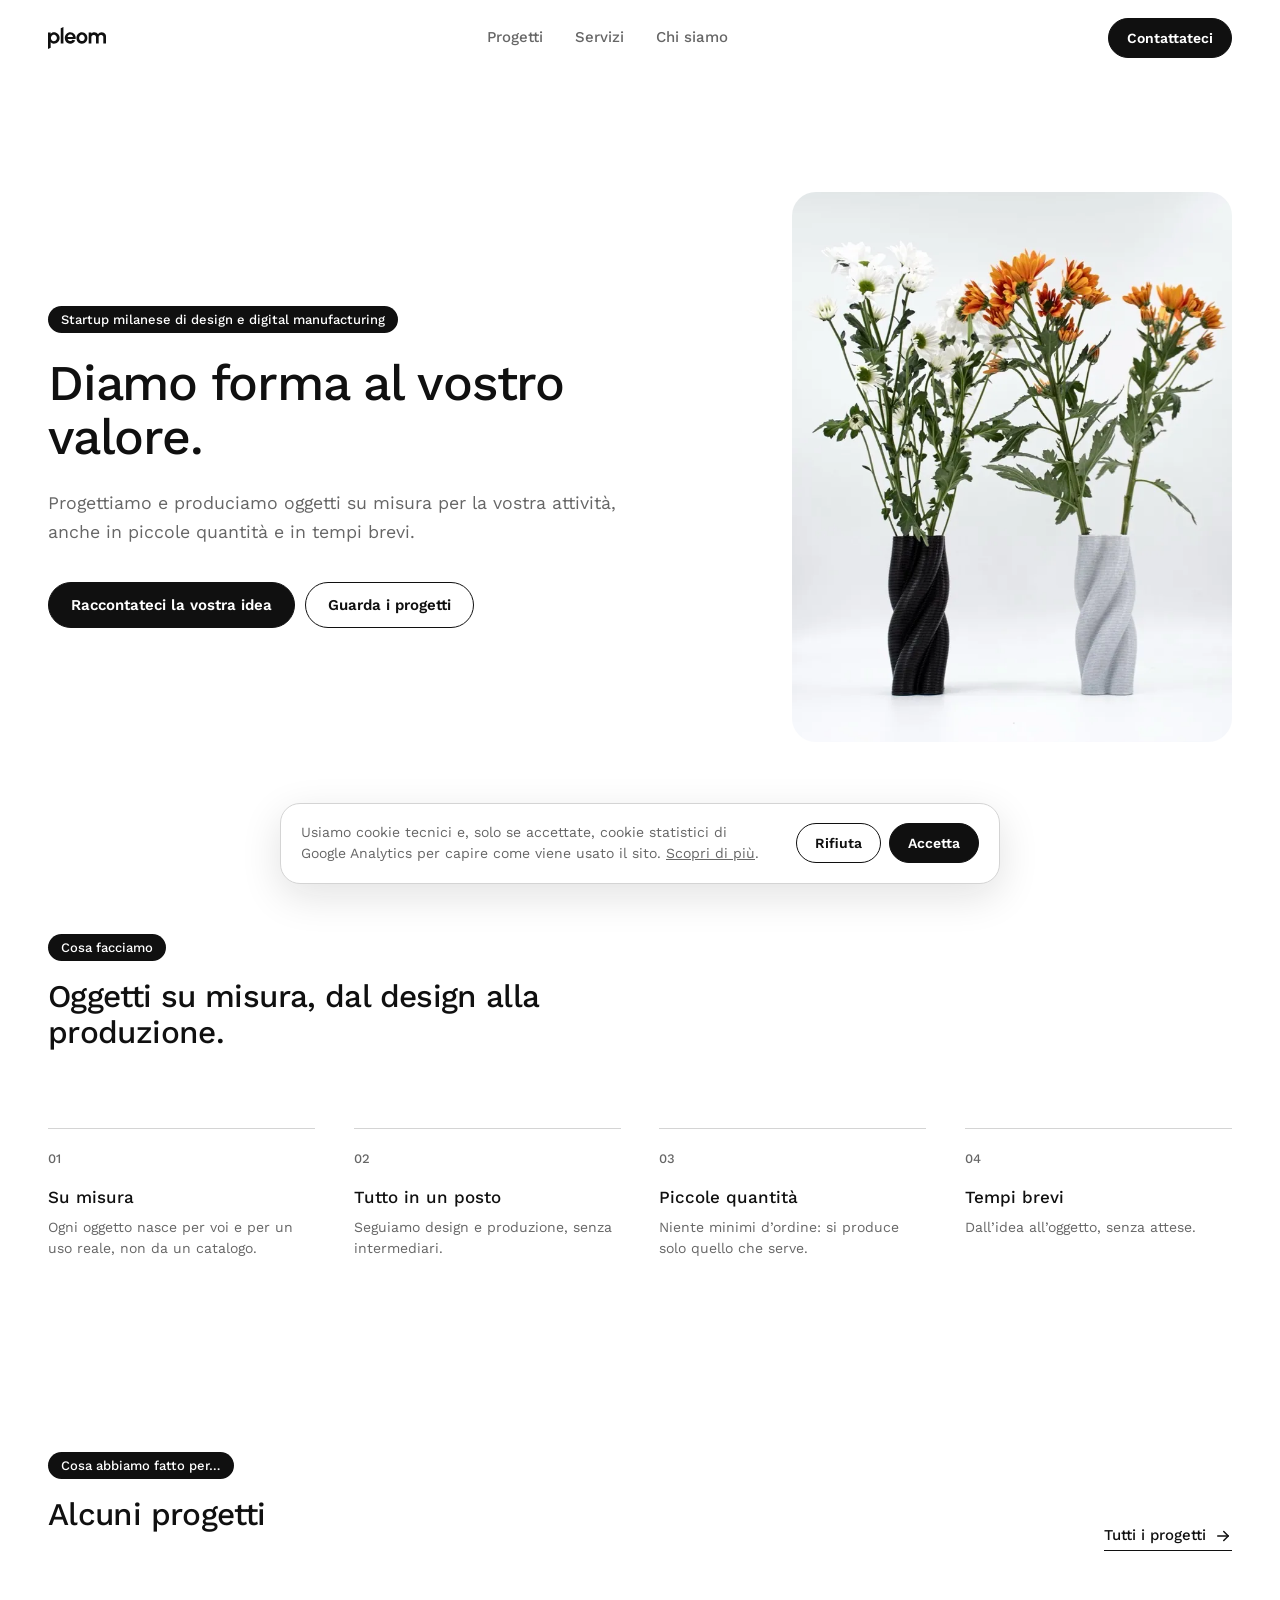
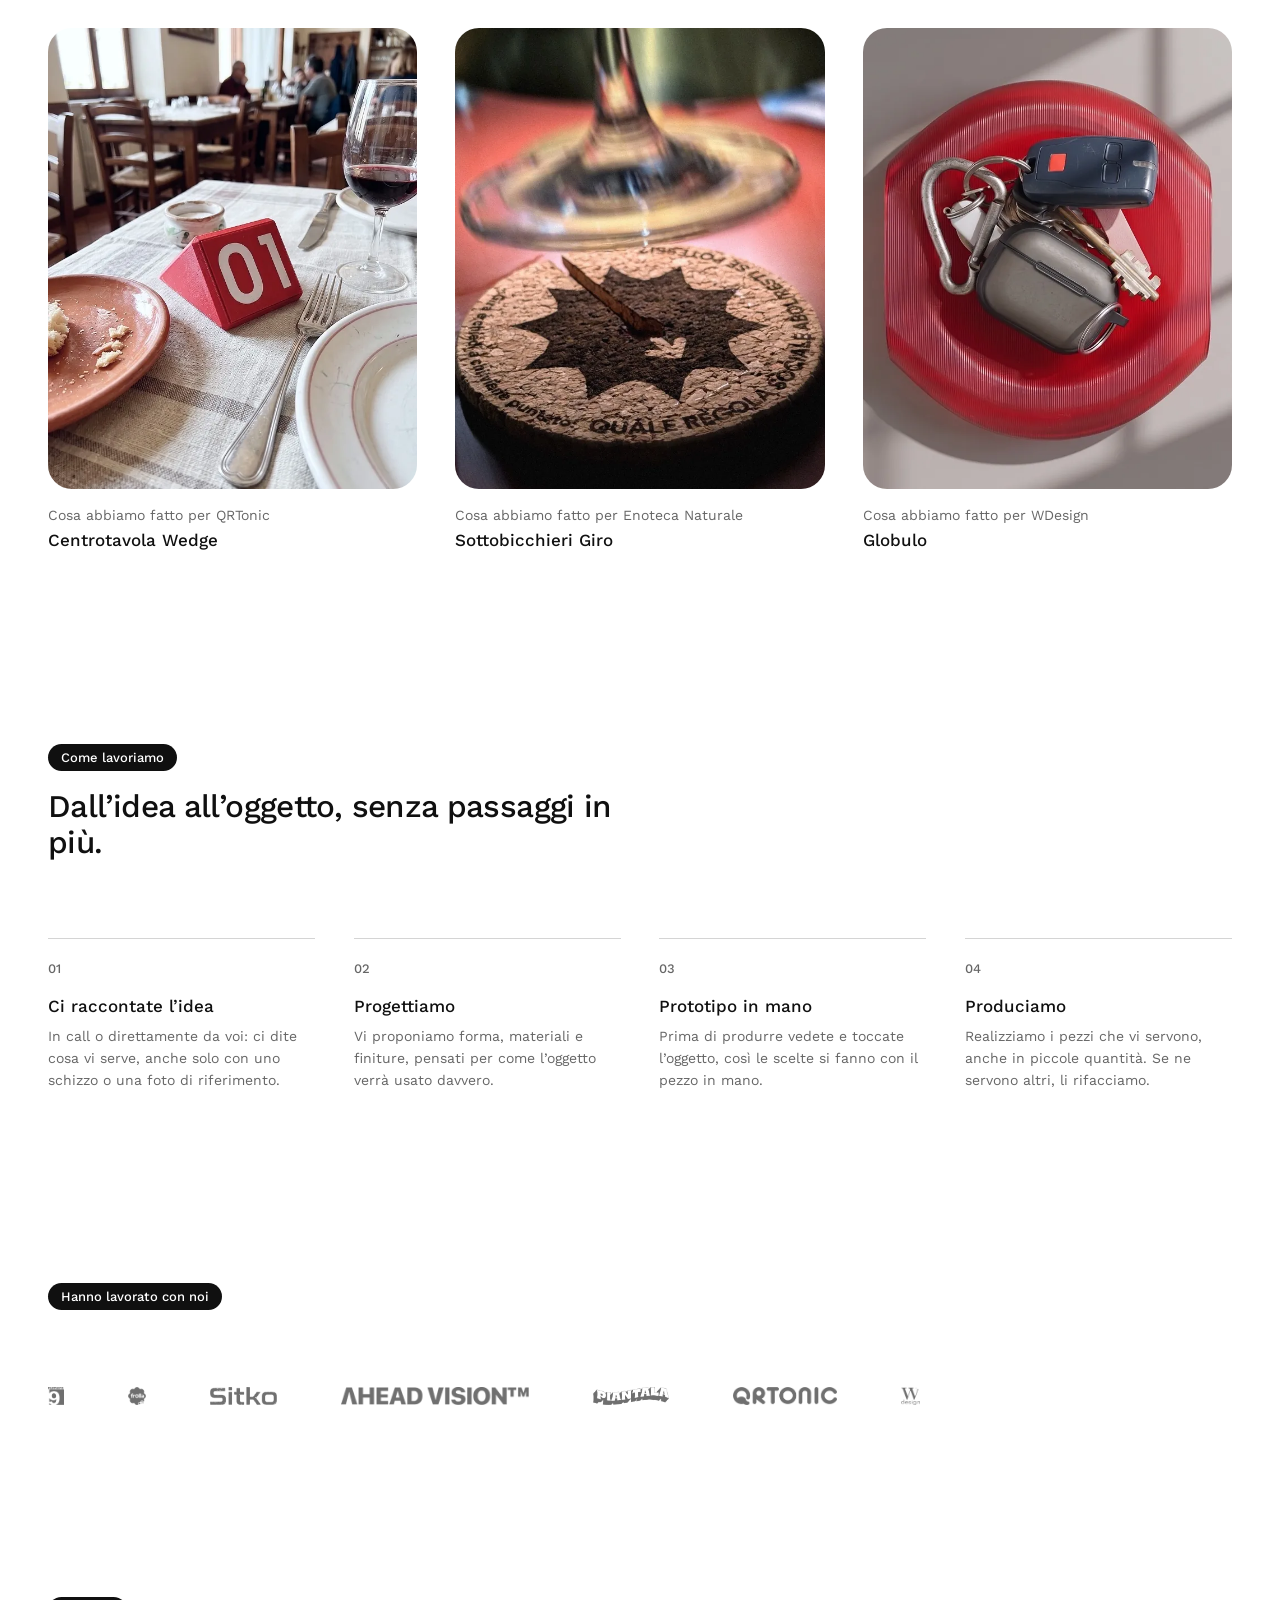
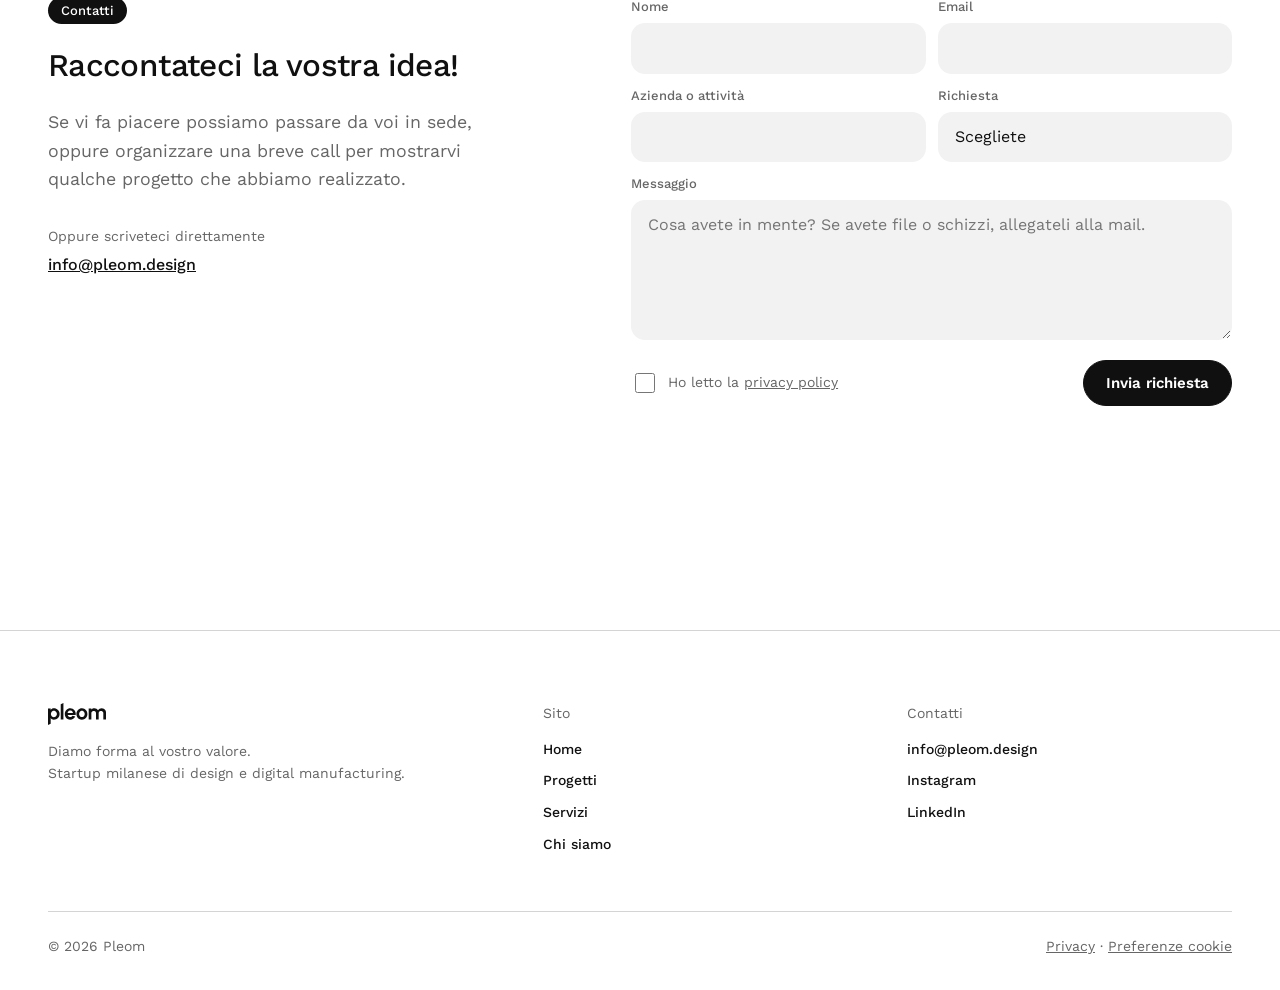
==== commit 3ac87e27: "Sito più essenziale: testi più piccoli, più spazio, meno elementi per sezione - Scala tipografica ri" ====
--- a/index.html
+++ b/index.html
@@ -53,7 +53,7 @@
 </script>
 <link rel="preload" href="assets/fonts/work-sans-400.woff2" as="font" type="font/woff2" crossorigin>
 <link rel="preload" href="assets/fonts/work-sans-500.woff2" as="font" type="font/woff2" crossorigin>
-<link rel="stylesheet" href="assets/css/style.css?v=400">
+<link rel="stylesheet" href="assets/css/style.css?v=401">
 </head>
 <body>
 <a class="skip-link" href="#main">Vai al contenuto</a>
@@ -94,7 +94,7 @@
           <a href="progetti" class="btn btn-ghost">Guarda i progetti</a>
         </div>
       </div>
-      <div class="hero-mosaic"><div class="photo photo--portrait" data-reveal><img src="assets/img/progetto-centrotavola-wedge.webp" width="658" height="877" fetchpriority="high" decoding="async" alt="Segnatavolo numerato su un tavolo del ristorante"></div><div class="photo photo--portrait" data-reveal data-reveal-delay="1"><img src="assets/img/vasi-torsione.webp" width="720" height="960" fetchpriority="high" decoding="async" alt="Due vasi a torsione, uno nero e uno grigio, con fiori"></div><div class="photo photo--portrait" data-reveal data-reveal-delay="2"><img src="assets/img/portachiavi-branding.webp" width="720" height="960" loading="lazy" decoding="async" alt="Portachiavi personalizzati con il logo di un cliente"></div><div class="photo photo--portrait" data-reveal data-reveal-delay="3"><img src="assets/img/progetto-sottobicchieri-giro.webp" width="720" height="960" loading="lazy" decoding="async" alt="Sottobicchiere in sughero inciso sotto un calice"></div></div>
+      <div class="photo photo--portrait hero-photo" data-reveal data-reveal-delay="1"><img src="assets/img/vasi-torsione.webp" width="720" height="960" fetchpriority="high" decoding="async" alt="Due vasi a torsione, uno nero e uno grigio, con fiori"></div>
     </div>
   </section>
 
@@ -113,7 +113,7 @@
     </div>
   </section>
 
-  <section class="section section--surface" aria-labelledby="progetti-title">
+  <section class="section" aria-labelledby="progetti-title">
     <div class="container">
       <div class="section-head section-head--split" data-reveal>
         <span class="tag">Cosa abbiamo fatto per…</span>
@@ -128,7 +128,7 @@
           <h3>Centrotavola Wedge</h3>
         </div>
         
-        <dl class="datasheet"><div><dt>Oggetto</dt><dd>Segnatavolo numerato con QR code</dd></div><div><dt>Per</dt><dd>QRTonic</dd></div><div><dt>Dove si usa</dt><dd>Sui tavoli del ristorante</dd></div><div><dt>Quantità</dt><dd>Piccola serie</dd></div></dl>
+        
       </article>
       <article class="project" data-reveal data-reveal-delay="1">
         <div class="photo photo--portrait"><img src="assets/img/progetto-sottobicchieri-giro.webp" width="720" height="960" loading="lazy" decoding="async" alt="Sottobicchiere Giro in sughero inciso, sotto un calice di vino"></div>
@@ -137,7 +137,7 @@
           <h3>Sottobicchieri Giro</h3>
         </div>
         
-        <dl class="datasheet"><div><dt>Oggetto</dt><dd>Sottobicchieri incisi con il marchio</dd></div><div><dt>Per</dt><dd>Enoteca Naturale</dd></div><div><dt>Materiale</dt><dd>Sughero</dd></div><div><dt>Dove si usa</dt><dd>Al banco, per la mescita</dd></div></dl>
+        
       </article>
       <article class="project" data-reveal data-reveal-delay="2">
         <div class="photo photo--portrait"><img src="assets/img/progetto-globulo.webp" width="660" height="881" loading="lazy" decoding="async" alt="Svuotatasche Globulo rosso traslucido con chiavi e auricolari"></div>
@@ -146,29 +146,13 @@
           <h3>Globulo</h3>
         </div>
         
-        <dl class="datasheet"><div><dt>Oggetto</dt><dd>Svuotatasche</dd></div><div><dt>Per</dt><dd>WDesign</dd></div><div><dt>Dove si usa</dt><dd>All’ingresso di casa</dd></div></dl>
+        
       </article>
       </div>
     </div>
   </section>
 
-  <section class="section" aria-labelledby="chi-title">
-    <div class="container">
-      <div class="section-head" data-reveal>
-        <span class="tag">Per chi lavoriamo</span>
-        <h2 id="chi-title">Per aziende e attività che vogliono oggetti con la propria identità.</h2>
-        <p class="lede">Qualche esempio di cosa possiamo realizzare per voi. Se avete già un’idea in mente, ancora meglio.</p>
-      </div>
-      <div class="sectors">
-        <article class="sector" data-reveal><h3>Locali e ristorazione</h3><p>Oggetti che si usano ogni giorno, al tavolo e al banco.</p><ul class="chips"><li>Sottobicchieri</li><li>Segnatavoli</li><li>Insegne</li><li>Espositori</li></ul></article>
-        <article class="sector" data-reveal data-reveal-delay="1"><h3>Palestre, studi e community</h3><p>Oggetti per chi vi frequenta e per i vostri spazi.</p><ul class="chips"><li>Portachiavi per gli iscritti</li><li>Segnaletica</li><li>Oggetti per eventi</li></ul></article>
-        <article class="sector" data-reveal><h3>Brand e negozi</h3><p>Per presentare i vostri prodotti e il vostro marchio.</p><ul class="chips"><li>Allestimenti</li><li>Insegne</li><li>Espositori</li><li>Packaging</li></ul></article>
-        <article class="sector" data-reveal data-reveal-delay="1"><h3>Aziende ed eventi</h3><p>Oggetti di brand da regalare, usare o esporre.</p><ul class="chips"><li>Oggetti di brand</li><li>Regali aziendali</li><li>Allestimenti per eventi</li></ul></article>
-      </div>
-    </div>
-  </section>
-
-  <section class="section section--surface" aria-labelledby="come-title">
+  <section class="section" aria-labelledby="come-title">
     <div class="container">
       <div class="section-head" data-reveal>
         <span class="tag">Come lavoriamo</span>
@@ -183,22 +167,6 @@
     </div>
   </section>
 
-  <section class="section" aria-labelledby="dove-title">
-    <div class="container process-band">
-      <div class="copy" data-reveal>
-        <span class="tag">Dove nascono</span>
-        <h2 id="dove-title">Fatti a Milano, con la manifattura digitale.</h2>
-        <p class="lede">Stampa 3D, taglio laser, CNC e rifiniture a mano: scegliamo la tecnologia in base all’oggetto, non il contrario.</p>
-        <a href="servizi#tecnologie" class="link-arrow">Le nostre tecnologie <svg viewBox="0 0 24 24" fill="none" stroke="currentColor" stroke-width="2" stroke-linecap="round" stroke-linejoin="round" aria-hidden="true"><line x1="5" y1="12" x2="19" y2="12"/><polyline points="13 6 19 12 13 18"/></svg></a>
-      </div>
-      <div class="process-photos">
-        <div class="photo photo--portrait" data-reveal><img src="assets/img/tecnologie/laser.webp" width="720" height="720" loading="lazy" decoding="async" alt="Incisione laser su un pannello"></div>
-        <div class="photo photo--portrait" data-reveal data-reveal-delay="1"><img src="assets/img/stampa-3d-terracotta.webp" width="720" height="960" loading="lazy" decoding="async" alt="Stampa 3D di un oggetto color terracotta, strato dopo strato"></div>
-        <div class="photo photo--portrait" data-reveal data-reveal-delay="2"><img src="assets/img/tecnologie/post-processing.webp" width="720" height="720" loading="lazy" decoding="async" alt="Rifinitura a spruzzo di un pezzo"></div>
-      </div>
-    </div>
-  </section>
-
   <section class="section" aria-labelledby="clienti-title">
     <div class="container">
       <div class="section-head" data-reveal>
@@ -209,7 +177,7 @@
     </div>
   </section>
 
-  <section class="section section--surface" id="contatti" aria-labelledby="contatti-title">
+  <section class="section" id="contatti" aria-labelledby="contatti-title">
     <div class="container contact">
       <div class="contact-copy" data-reveal>
         <span class="tag">Contatti</span>
--- a/assets/css/style.css
+++ b/assets/css/style.css
@@ -18,19 +18,19 @@
 
   /* tipografia */
   --font: "Work Sans", system-ui, -apple-system, "Segoe UI", sans-serif;
-  --fs-h1: clamp(2.75rem, 1.6rem + 4.6vw, 5.5rem);
-  --fs-h2: clamp(2rem, 1.4rem + 2.4vw, 3.25rem);
-  --fs-h3: 1.375rem;
-  --fs-lede: clamp(1.125rem, 1rem + 0.45vw, 1.375rem);
-  --fs-body: 1.0625rem;
-  --fs-small: 0.9375rem;
+  --fs-h1: clamp(2.125rem, 1.6rem + 1.9vw, 3.25rem);
+  --fs-h2: clamp(1.5rem, 1.25rem + 0.9vw, 2.125rem);
+  --fs-h3: 1.0625rem;
+  --fs-lede: clamp(1rem, 0.95rem + 0.2vw, 1.125rem);
+  --fs-body: 1rem;
+  --fs-small: 0.875rem;
 
   /* forma e spazio */
   --radius: 24px;          /* foto e pannelli */
   --radius-field: 14px;
   --pad: clamp(20px, 4vw, 48px);
-  --section: clamp(80px, 10vw, 144px);
-  --max: 1280px;
+  --section: clamp(120px, 15vw, 216px);
+  --max: 1200px;
   --ease: cubic-bezier(0.16, 1, 0.3, 1);
 }
 
@@ -55,12 +55,12 @@
 button, input, select, textarea { font: inherit; color: inherit; }
 
 h1, h2, h3 { margin: 0; font-weight: 500; letter-spacing: -0.02em; }
-h1 { font-size: var(--fs-h1); line-height: 1.02; letter-spacing: -0.03em; }
-h2 { font-size: var(--fs-h2); line-height: 1.06; }
-h3 { font-size: var(--fs-h3); line-height: 1.25; letter-spacing: -0.01em; }
+h1 { font-size: var(--fs-h1); line-height: 1.08; letter-spacing: -0.025em; }
+h2 { font-size: var(--fs-h2); line-height: 1.15; }
+h3 { font-size: var(--fs-h3); line-height: 1.35; letter-spacing: 0; }
 p { margin: 0; }
 
-.lede { font-size: var(--fs-lede); line-height: 1.5; color: var(--stone); max-width: 38em; }
+.lede { font-size: var(--fs-lede); line-height: 1.6; color: var(--stone); max-width: 34em; }
 .muted { color: var(--stone); }
 
 .visually-hidden {
@@ -87,12 +87,12 @@
 .tag {
   display: inline-flex; align-items: center;
   background: var(--ink); color: var(--bg);
-  font-size: var(--fs-small); font-weight: 500; line-height: 1;
-  padding: 9px 16px; border-radius: 999px; max-width: 100%;
+  font-size: 0.8125rem; font-weight: 500; line-height: 1;
+  padding: 7px 13px; border-radius: 999px; max-width: 100%;
 }
 .tag--light { background: var(--bg); color: var(--ink); }
 
-.section-head { display: grid; gap: 20px; margin-bottom: clamp(40px, 5vw, 64px); max-width: 52rem; }
+.section-head { display: grid; gap: 18px; margin-bottom: clamp(48px, 6vw, 88px); max-width: 36rem; }
 .section-head .tag { justify-self: start; }
 .section-head--split {
   max-width: none; grid-template-columns: minmax(0, 1fr) auto; align-items: end; column-gap: 40px;
@@ -110,8 +110,8 @@
    -------------------------------------------------------------------------- */
 .btn {
   display: inline-flex; align-items: center; justify-content: center; gap: 10px;
-  min-height: 52px; padding: 0 26px; border-radius: 999px;
-  font-size: 1rem; font-weight: 600; line-height: 1; text-decoration: none; white-space: nowrap;
+  min-height: 46px; padding: 0 22px; border-radius: 999px;
+  font-size: 0.9375rem; font-weight: 600; line-height: 1; text-decoration: none; white-space: nowrap;
   border: 1.5px solid var(--ink); cursor: pointer;
   transition: transform 300ms var(--ease), background-color 200ms, color 200ms;
 }
@@ -119,12 +119,12 @@
 .btn-primary { background: var(--ink); color: var(--bg); }
 .btn-ghost { background: transparent; color: var(--ink); }
 .btn-ghost:hover { background: var(--ink); color: var(--bg); }
-.btn-sm { min-height: 42px; padding: 0 20px; font-size: 0.9375rem; }
+.btn-sm { min-height: 40px; padding: 0 18px; font-size: 0.875rem; }
 .btn svg { width: 18px; height: 18px; }
 
 .link-arrow {
   display: inline-flex; align-items: center; gap: 8px;
-  font-weight: 600; text-decoration: none; border-bottom: 1.5px solid var(--ink); padding-bottom: 3px;
+  font-size: 0.9375rem; font-weight: 500; text-decoration: none; border-bottom: 1px solid var(--ink); padding-bottom: 3px;
 }
 .link-arrow svg { width: 18px; height: 18px; transition: transform 300ms var(--ease); }
 .link-arrow:hover svg { transform: translateX(4px); }
@@ -141,10 +141,10 @@
 .site-header.is-scrolled { border-bottom-color: var(--line); }
 .nav { display: flex; align-items: center; justify-content: space-between; gap: 24px; height: 76px; }
 .nav-logo { display: inline-flex; flex: none; }
-.nav-logo img { height: 26px; width: auto; }
+.nav-logo img { height: 22px; width: auto; }
 .nav-links { display: flex; align-items: center; gap: 4px; }
 .nav-links a {
-  text-decoration: none; font-weight: 500; font-size: 1rem; color: var(--stone);
+  text-decoration: none; font-weight: 500; font-size: 0.9375rem; color: var(--stone);
   padding: 10px 14px; border-radius: 999px; transition: color 150ms, background-color 150ms;
 }
 .nav-links a:hover { color: var(--ink); }
@@ -197,43 +197,48 @@
 /* --------------------------------------------------------------------------
    Hero
    -------------------------------------------------------------------------- */
-.hero { padding-block: clamp(40px, 6vw, 88px); }
-.hero-grid { display: grid; grid-template-columns: minmax(0, 1.05fr) minmax(0, 1fr); gap: clamp(40px, 6vw, 96px); align-items: center; }
-.hero-copy { display: grid; gap: 28px; justify-items: start; }
-.hero-actions { display: flex; flex-wrap: wrap; gap: 12px; margin-top: 8px; }
+.hero { padding-block: clamp(56px, 9vw, 136px) 0; }
+.hero-grid { display: grid; grid-template-columns: minmax(0, 1.15fr) minmax(0, 0.85fr); gap: clamp(48px, 8vw, 128px); align-items: center; }
+.hero-copy { display: grid; gap: 24px; justify-items: start; }
+.hero-copy h1 { max-width: 11em; }
+.hero-photo { width: 100%; max-width: 440px; justify-self: end; }
+.hero-actions { display: flex; flex-wrap: wrap; gap: 10px; margin-top: 12px; }
 .hero-mosaic { display: grid; grid-template-columns: repeat(2, minmax(0, 1fr)); gap: 16px; }
 .hero-mosaic .photo:nth-child(2) { margin-top: 48px; }
 .hero-mosaic .photo:nth-child(3) { margin-top: -48px; }
 @media (max-width: 900px) {
   .hero-grid { grid-template-columns: 1fr; }
+  .hero-photo { justify-self: start; max-width: 360px; }
   .hero-mosaic .photo:nth-child(2) { margin-top: 32px; }
   .hero-mosaic .photo:nth-child(3) { margin-top: -32px; }
 }
 
-.page-hero { padding-block: clamp(48px, 7vw, 104px) clamp(56px, 7vw, 104px); }
-.page-hero .container { display: grid; gap: 24px; justify-items: start; }
-.page-hero h1 { max-width: 15em; }
+.page-hero { padding-block: clamp(56px, 9vw, 136px) clamp(88px, 11vw, 160px); }
+.page-hero .container { display: grid; gap: 20px; justify-items: start; }
+.page-hero h1 { max-width: 14em; }
 .page-hero + .section:not(.section--surface) { padding-top: 0; }
 
 /* --------------------------------------------------------------------------
    Le quattro prove (Su misura, Tutto in un posto, Piccole quantità, Tempi brevi)
    -------------------------------------------------------------------------- */
-.proofs { display: grid; grid-template-columns: repeat(4, minmax(0, 1fr)); gap: 32px; list-style: none; margin: 0; padding: 0; }
-.proofs li { display: grid; gap: 12px; align-content: start; padding-top: 20px; border-top: 1.5px solid var(--ink); }
-.proofs .num { font-size: var(--fs-small); color: var(--stone); font-weight: 500; }
-.proofs p { color: var(--stone); }
+.proofs { display: grid; grid-template-columns: repeat(4, minmax(0, 1fr)); gap: clamp(24px, 3vw, 48px); list-style: none; margin: 0; padding: 0; }
+.proofs li { display: grid; gap: 8px; align-content: start; padding-top: 20px; border-top: 1px solid var(--line); }
+.proofs .num { font-size: 0.8125rem; color: var(--stone); font-weight: 500; margin-bottom: 8px; }
+.proofs p { color: var(--stone); font-size: var(--fs-small); }
 @media (max-width: 960px) { .proofs { grid-template-columns: repeat(2, minmax(0, 1fr)); row-gap: 40px; } }
 @media (max-width: 560px) { .proofs { grid-template-columns: 1fr; } }
 
 /* --------------------------------------------------------------------------
    Progetti
    -------------------------------------------------------------------------- */
-.projects { display: grid; grid-template-columns: repeat(3, minmax(0, 1fr)); gap: clamp(24px, 3vw, 40px); }
-.project { display: grid; gap: 20px; align-content: start; }
-.project-head { display: grid; gap: 6px; }
+.projects { display: grid; grid-template-columns: repeat(3, minmax(0, 1fr)); gap: clamp(24px, 3vw, 48px); }
+.project { display: grid; gap: 16px; align-content: start; }
+.project-head { display: grid; gap: 2px; }
 .project-head .client { color: var(--stone); font-size: var(--fs-small); }
 .project .tag { justify-self: start; }
-.projects--full { grid-template-columns: repeat(2, minmax(0, 1fr)); row-gap: clamp(56px, 7vw, 96px); }
+.projects--full { grid-template-columns: repeat(2, minmax(0, 1fr)); column-gap: clamp(32px, 6vw, 96px); row-gap: clamp(80px, 10vw, 144px); max-width: 1000px; }
+.projects--full .project { gap: 20px; }
+.projects--full .project > p { font-size: var(--fs-small); max-width: 32em; }
 .projects--full .project { grid-template-columns: minmax(0, 1fr); }
 @media (max-width: 960px) { .projects { grid-template-columns: repeat(2, minmax(0, 1fr)); } }
 @media (max-width: 640px) { .projects, .projects--full { grid-template-columns: 1fr; } }
@@ -255,15 +260,14 @@
 /* --------------------------------------------------------------------------
    Passi (come lavoriamo)
    -------------------------------------------------------------------------- */
-.steps { display: grid; grid-template-columns: repeat(4, minmax(0, 1fr)); gap: 32px; list-style: none; margin: 0; padding: 0; counter-reset: step; }
+.steps { display: grid; grid-template-columns: repeat(4, minmax(0, 1fr)); gap: clamp(24px, 3vw, 48px); list-style: none; margin: 0; padding: 0; counter-reset: step; }
 .steps li { display: grid; gap: 12px; align-content: start; counter-increment: step; }
+.steps li { padding-top: 20px; border-top: 1px solid var(--line); gap: 8px; }
 .steps li::before {
   content: counter(step, decimal-leading-zero);
-  display: inline-flex; align-items: center; justify-content: center;
-  width: 44px; height: 44px; border-radius: 999px; border: 1.5px solid var(--ink);
-  font-size: var(--fs-small); font-weight: 600;
-}
-.steps p { color: var(--stone); }
+  font-size: 0.8125rem; font-weight: 500; color: var(--stone); margin-bottom: 8px;
+}
+.steps p { color: var(--stone); font-size: var(--fs-small); }
 @media (max-width: 960px) { .steps { grid-template-columns: repeat(2, minmax(0, 1fr)); row-gap: 40px; } }
 @media (max-width: 560px) { .steps { grid-template-columns: 1fr; } }
 
@@ -272,22 +276,21 @@
    -------------------------------------------------------------------------- */
 .services { display: grid; gap: 0; list-style: none; margin: 0; padding: 0; }
 .service {
-  display: grid; grid-template-columns: minmax(0, 0.9fr) minmax(0, 1.1fr) minmax(0, 0.8fr);
-  gap: clamp(20px, 4vw, 56px); align-items: start;
+  display: grid; grid-template-columns: minmax(0, 1fr) minmax(0, 1.4fr) 200px;
+  gap: clamp(20px, 4vw, 64px); align-items: start;
   padding-block: clamp(32px, 4vw, 48px); border-top: 1px solid var(--line);
 }
 .service:last-child { border-bottom: 1px solid var(--line); }
-.service h3 { font-size: clamp(1.5rem, 1.2rem + 1vw, 2rem); }
-.service p { color: var(--stone); }
+.service h3 { font-size: 1.125rem; }
+.service p { color: var(--stone); font-size: var(--fs-small); max-width: 32em; }
 .service .photo { aspect-ratio: 4 / 3; }
-@media (max-width: 860px) { .service { grid-template-columns: 1fr; } .service .photo { max-width: 420px; } }
+@media (max-width: 860px) { .service { grid-template-columns: 1fr; gap: 12px; } .service .photo { max-width: 240px; margin-top: 8px; } }
 
 /* --------------------------------------------------------------------------
    Tecnologie
    -------------------------------------------------------------------------- */
-.tech { display: grid; grid-template-columns: repeat(3, minmax(0, 1fr)); gap: 24px; list-style: none; margin: 0; padding: 0; }
-.tech li { display: grid; gap: 12px; }
-.tech h3 { font-size: 1.125rem; }
+.tech { display: grid; grid-template-columns: repeat(3, minmax(0, 1fr)); gap: 0 clamp(24px, 3vw, 48px); list-style: none; margin: 0; padding: 0; }
+.tech li { display: grid; gap: 6px; align-content: start; padding-block: 20px 32px; border-top: 1px solid var(--line); }
 .tech p { color: var(--stone); font-size: var(--fs-small); }
 @media (max-width: 860px) { .tech { grid-template-columns: repeat(2, minmax(0, 1fr)); } }
 @media (max-width: 520px) { .tech { grid-template-columns: 1fr; } }
@@ -305,17 +308,17 @@
 /* --------------------------------------------------------------------------
    Valori, team, principio
    -------------------------------------------------------------------------- */
-.values { display: grid; grid-template-columns: repeat(3, minmax(0, 1fr)); gap: 16px; list-style: none; margin: 0; padding: 0; }
-.value { background: var(--surface); border-radius: var(--radius); padding: clamp(24px, 3vw, 36px); display: grid; gap: 14px; align-content: start; }
-.value p { color: var(--stone); }
+.values { display: grid; grid-template-columns: repeat(3, minmax(0, 1fr)); gap: clamp(24px, 3vw, 48px); list-style: none; margin: 0; padding: 0; }
+.value { display: grid; gap: 8px; align-content: start; padding-top: 20px; border-top: 1px solid var(--line); }
+.value p { color: var(--stone); font-size: var(--fs-small); }
 @media (max-width: 860px) { .values { grid-template-columns: 1fr; } }
 
-.team { display: grid; grid-template-columns: repeat(2, minmax(0, 1fr)); gap: clamp(24px, 3vw, 40px); max-width: 880px; }
-.person { display: grid; gap: 16px; align-content: start; }
+.team { display: grid; grid-template-columns: repeat(2, minmax(0, 1fr)); gap: clamp(24px, 3vw, 48px); max-width: 640px; }
+.person { display: grid; gap: 14px; align-content: start; }
 .person .role { color: var(--stone); font-size: var(--fs-small); }
 @media (max-width: 560px) { .team { grid-template-columns: 1fr; } }
 
-.split { display: grid; grid-template-columns: minmax(0, 1fr) minmax(0, 1fr); gap: clamp(32px, 6vw, 96px); align-items: center; }
+.split { display: grid; grid-template-columns: minmax(0, 1fr) minmax(0, 0.7fr); gap: clamp(48px, 8vw, 128px); align-items: center; }
 .split .copy { display: grid; gap: 24px; justify-items: start; }
 @media (max-width: 860px) { .split { grid-template-columns: 1fr; } }
 
@@ -323,46 +326,47 @@
 .facts li { padding: 16px 0; border-bottom: 1px solid var(--line); display: grid; gap: 4px; }
 .facts li:first-child { border-top: 1px solid var(--line); }
 .facts strong { font-weight: 500; }
+.facts strong { font-size: var(--fs-small); }
 .facts span { color: var(--stone); font-size: var(--fs-small); }
 
 /* --------------------------------------------------------------------------
    Domande frequenti
    -------------------------------------------------------------------------- */
-.faq { display: grid; max-width: 880px; }
+.faq { display: grid; max-width: 720px; }
 .faq details { border-bottom: 1px solid var(--line); }
 .faq details:first-child { border-top: 1px solid var(--line); }
 .faq summary {
   list-style: none; cursor: pointer; display: flex; justify-content: space-between; align-items: center; gap: 24px;
-  padding: 22px 0; font-size: 1.1875rem; font-weight: 500;
+  padding: 20px 0; font-size: 1rem; font-weight: 500;
 }
 .faq summary::-webkit-details-marker { display: none; }
 .faq summary::after { content: "+"; font-size: 1.5rem; font-weight: 400; line-height: 1; transition: transform 300ms var(--ease); }
 .faq details[open] summary::after { transform: rotate(45deg); }
-.faq details p { padding: 0 0 24px; color: var(--stone); max-width: 42em; }
+.faq details p { padding: 0 0 24px; color: var(--stone); max-width: 40em; font-size: var(--fs-small); }
 
 /* --------------------------------------------------------------------------
    Clienti
    -------------------------------------------------------------------------- */
-.clients { display: flex; flex-wrap: wrap; align-items: center; justify-content: space-between; gap: 32px 48px; list-style: none; margin: 0; padding: 0; }
-.clients img { height: 24px; width: auto; filter: grayscale(1); opacity: 0.75; }
+.clients { display: flex; flex-wrap: wrap; align-items: center; gap: 32px clamp(32px, 5vw, 72px); list-style: none; margin: 0; padding: 0; }
+.clients img { height: 18px; width: auto; filter: grayscale(1); opacity: 0.6; }
 
 /* --------------------------------------------------------------------------
    Contatti
    -------------------------------------------------------------------------- */
-.contact { display: grid; grid-template-columns: minmax(0, 0.9fr) minmax(0, 1.1fr); gap: clamp(40px, 6vw, 96px); align-items: start; }
+.contact { display: grid; grid-template-columns: minmax(0, 0.8fr) minmax(0, 1fr); gap: clamp(48px, 8vw, 128px); align-items: start; }
 .contact-copy { display: grid; gap: 24px; justify-items: start; }
 .contact-copy .direct { display: grid; gap: 6px; margin-top: 8px; font-size: var(--fs-small); color: var(--stone); }
-.contact-copy .direct a { color: var(--ink); font-weight: 500; font-size: 1.125rem; }
+.contact-copy .direct a { color: var(--ink); font-weight: 500; font-size: 1rem; }
 @media (max-width: 860px) { .contact { grid-template-columns: 1fr; } }
 
 .form { display: grid; gap: 12px; }
 .form-row { display: grid; grid-template-columns: repeat(2, minmax(0, 1fr)); gap: 12px; }
 @media (max-width: 560px) { .form-row { grid-template-columns: 1fr; } }
 .field { display: grid; gap: 6px; }
-.field label { font-size: 0.875rem; font-weight: 500; color: var(--stone); }
+.field label { font-size: 0.8125rem; font-weight: 500; color: var(--stone); }
 .field input, .field select, .field textarea {
   width: 100%; border: 1px solid transparent; border-radius: var(--radius-field);
-  background: var(--bg); padding: 15px 18px; font-size: 1rem; line-height: 1.4;
+  background: var(--bg); padding: 13px 16px; font-size: 1rem; line-height: 1.4;
   transition: border-color 150ms;
 }
 .section:not(.section--surface) .field input,
@@ -382,13 +386,13 @@
 /* --------------------------------------------------------------------------
    Footer
    -------------------------------------------------------------------------- */
-.site-footer { border-top: 1px solid var(--line); padding-block: 64px 32px; }
+.site-footer { border-top: 1px solid var(--line); padding-block: 72px 32px; font-size: var(--fs-small); }
 .footer-grid { display: grid; grid-template-columns: minmax(0, 1.4fr) repeat(2, minmax(0, 1fr)); gap: 40px; }
 .footer-brand { display: grid; gap: 16px; align-content: start; }
-.footer-brand img { height: 28px; width: auto; }
+.footer-brand img { height: 22px; width: auto; }
 .footer-brand p { color: var(--stone); }
 .footer-col { display: grid; gap: 10px; align-content: start; }
-.footer-col .h { font-size: var(--fs-small); color: var(--stone); margin-bottom: 4px; }
+.footer-col .h { color: var(--stone); margin-bottom: 4px; }
 .footer-col a { text-decoration: none; font-weight: 500; }
 .footer-col a:hover { text-decoration: underline; }
 .footer-bottom {
@@ -438,3 +442,7 @@
   .photo img { transition: transform 900ms var(--ease); }
   a:hover > .photo img, .project:hover .photo img { transform: scale(1.03); }
 }
+
+.sectors-list { grid-template-columns: repeat(4, minmax(0, 1fr)); }
+@media (max-width: 960px) { .sectors-list { grid-template-columns: repeat(2, minmax(0, 1fr)); } }
+@media (max-width: 560px) { .sectors-list { grid-template-columns: 1fr; } }
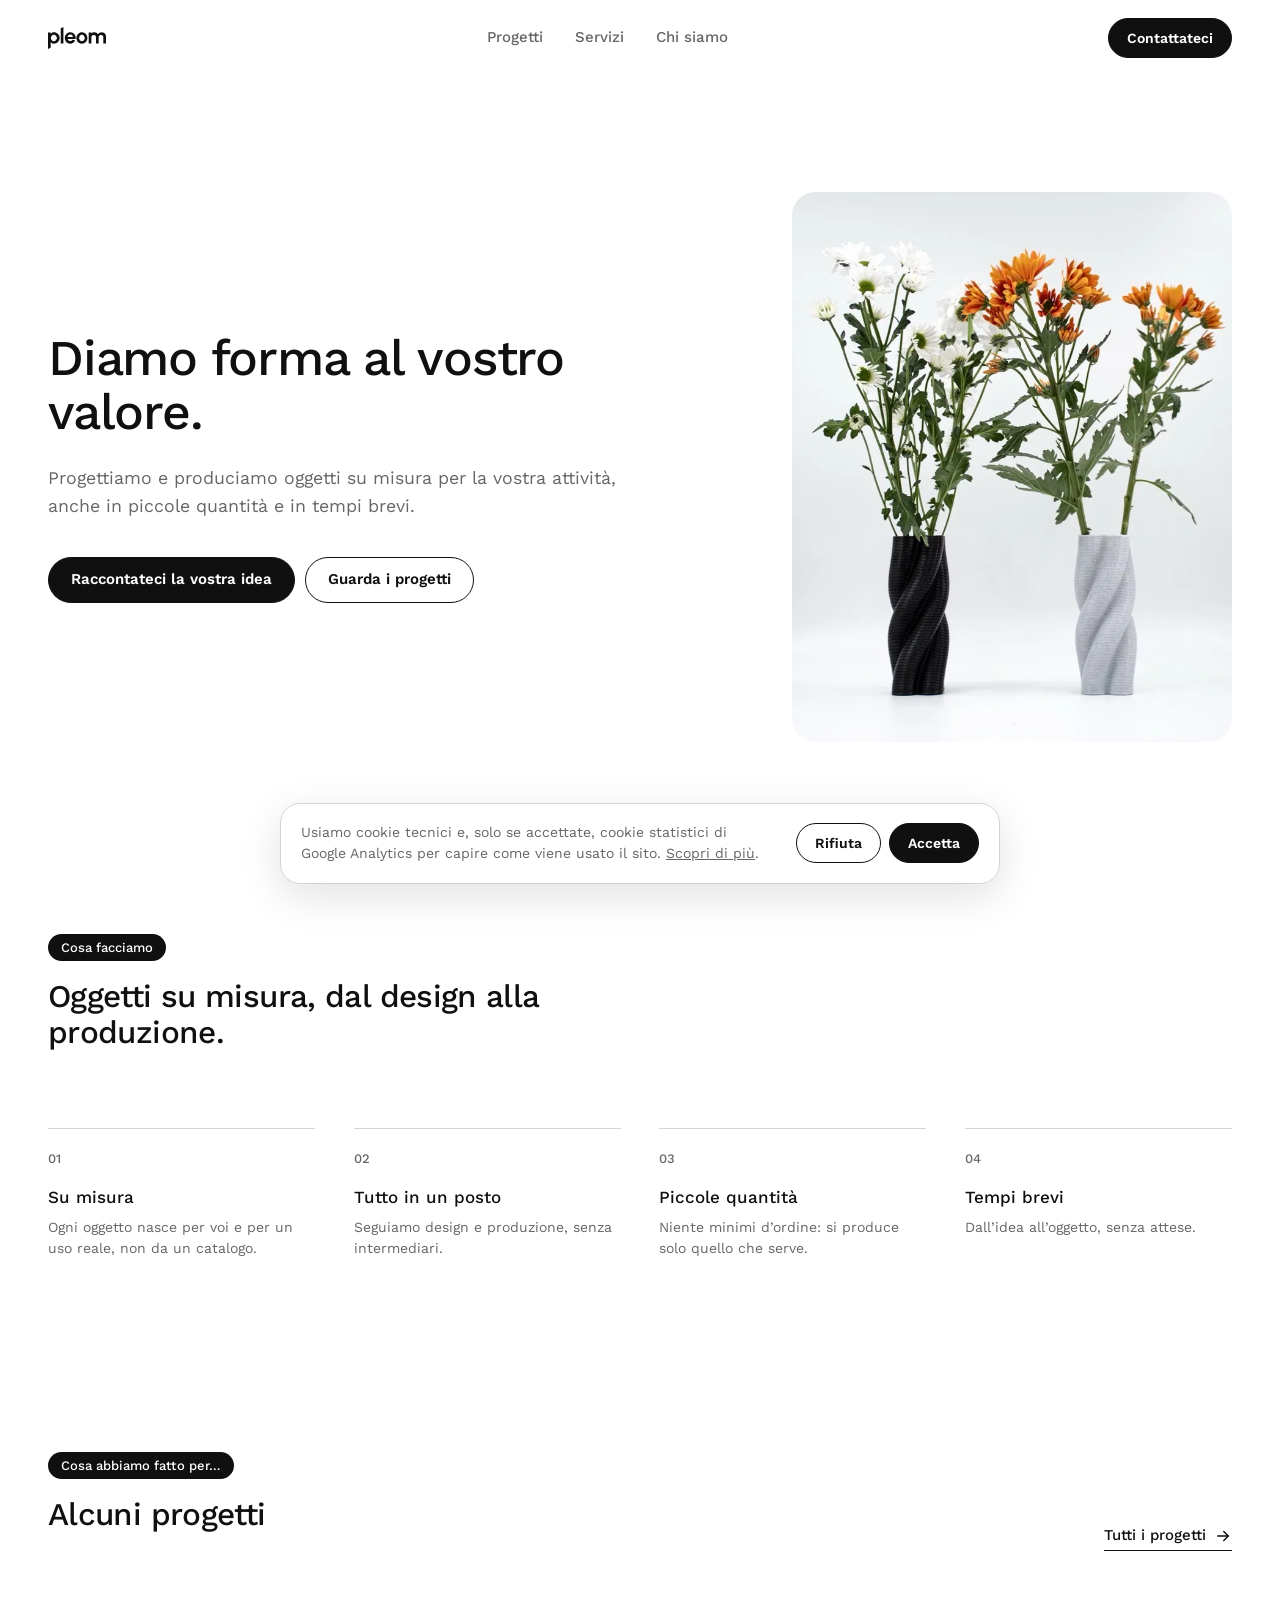
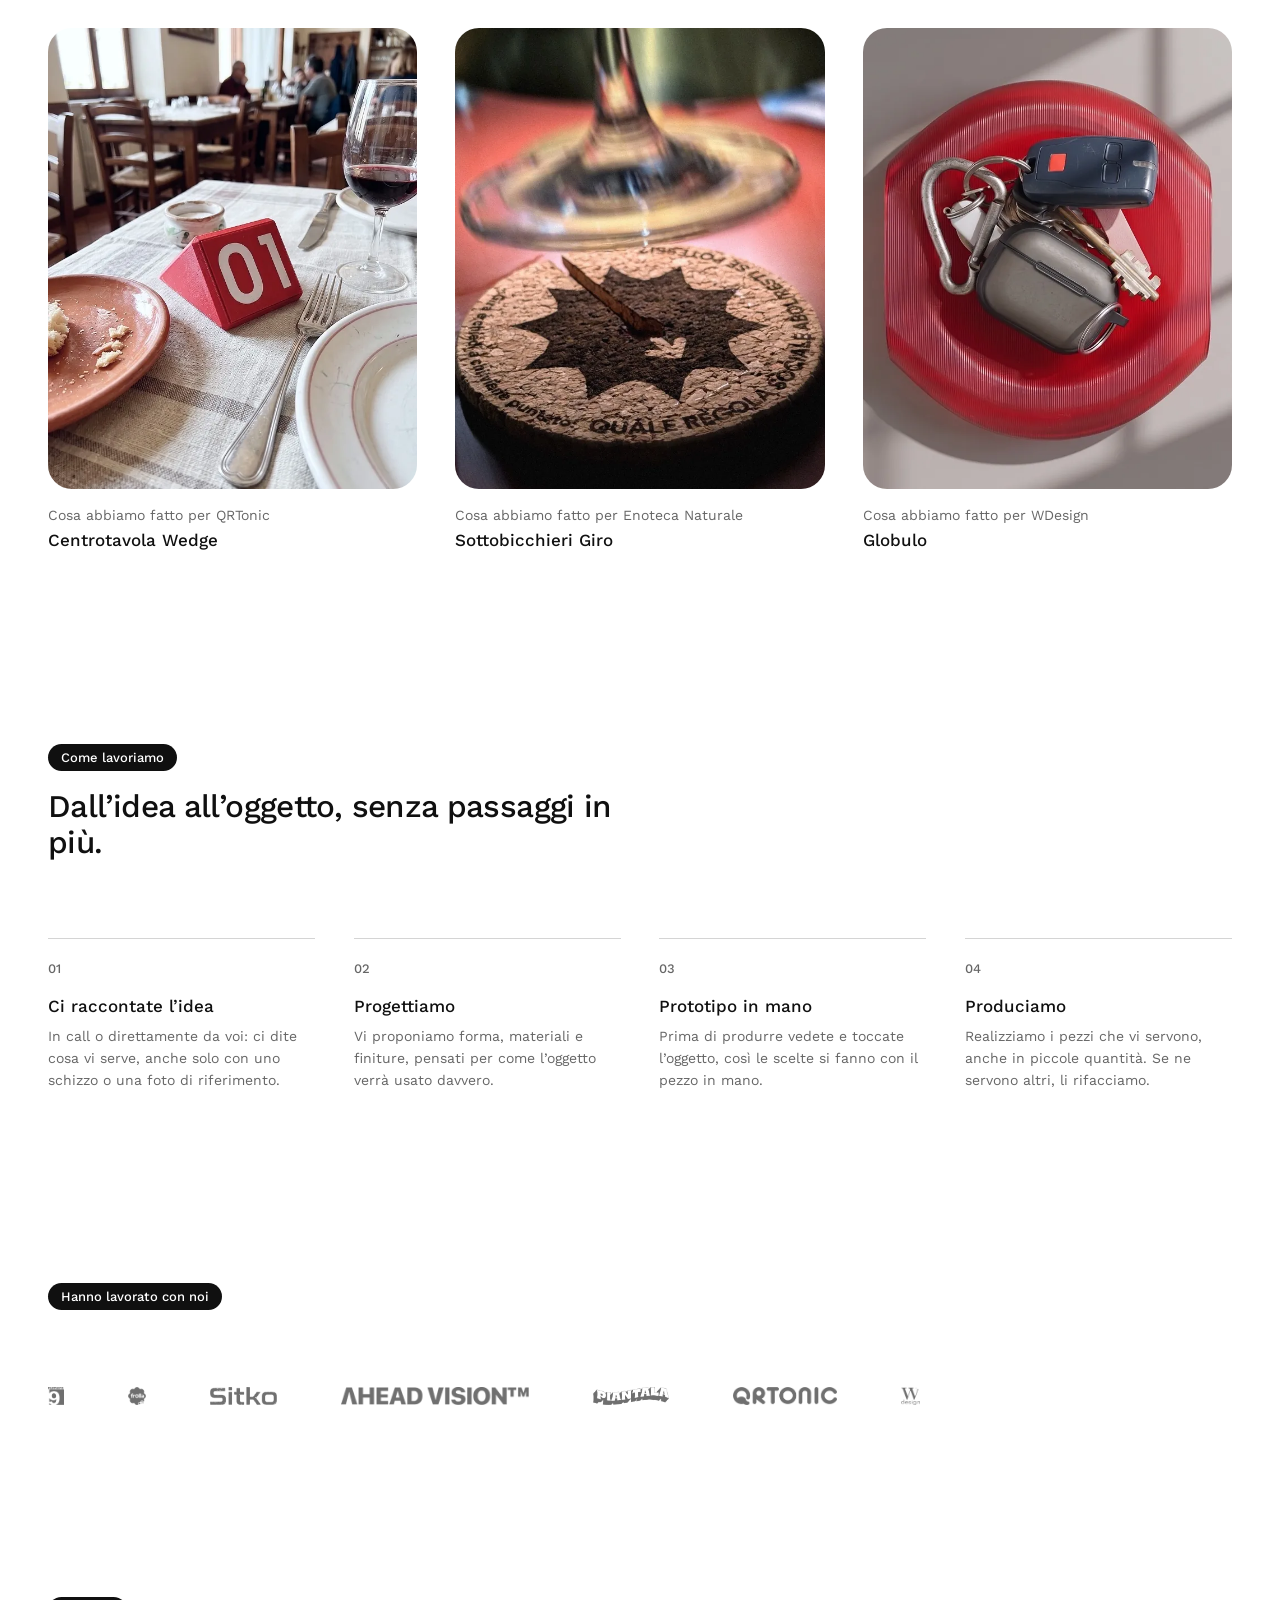
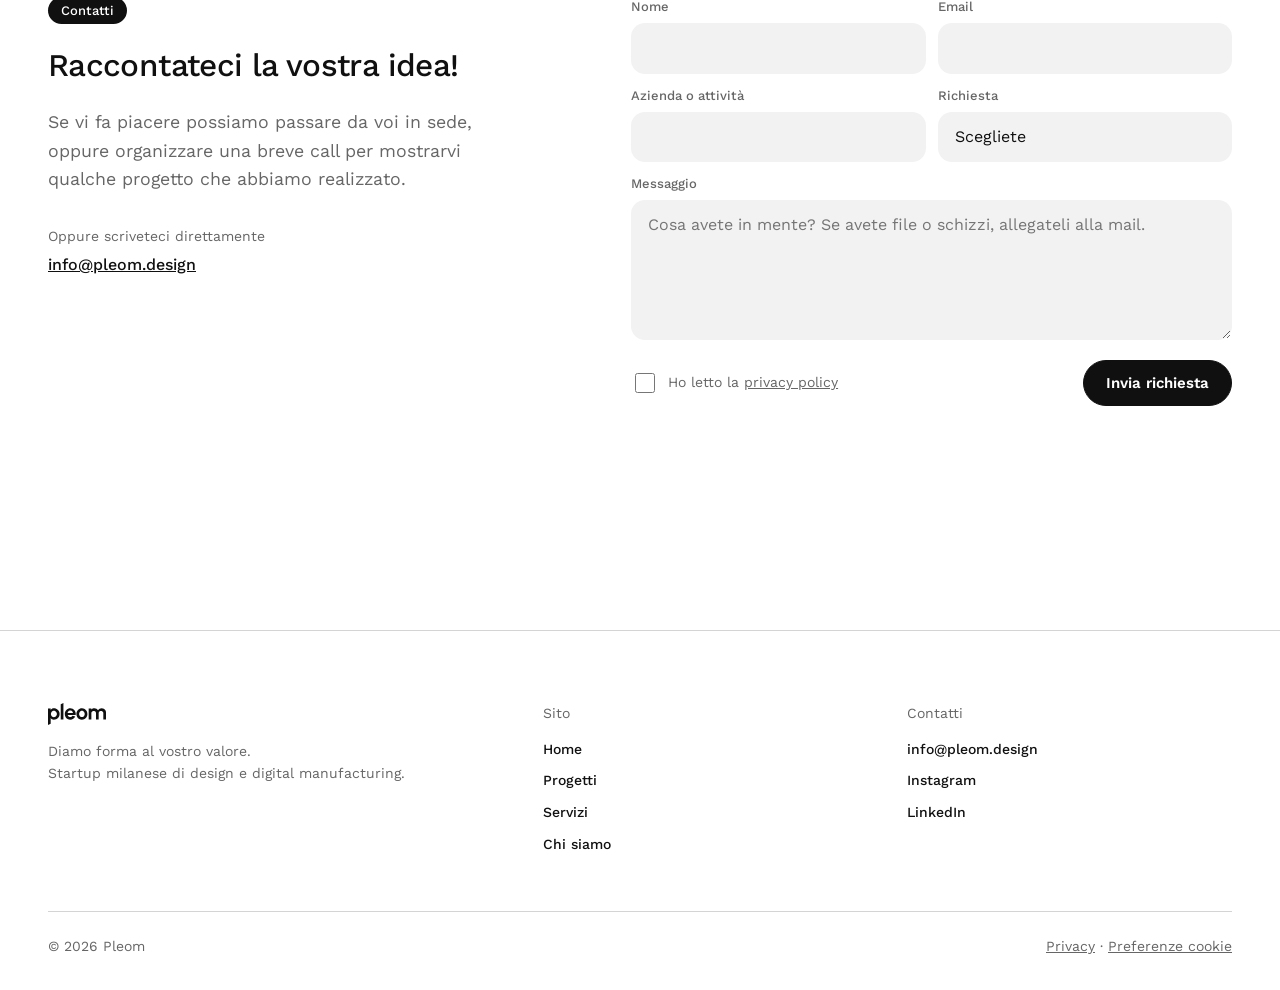
==== commit b88a291b: "Home: tolta l'etichetta sopra il titolo dell'hero Co-Authored-By: Claude Opus 5.5 <noreply@anthropic" ====
--- a/index.html
+++ b/index.html
@@ -86,7 +86,6 @@
   <section class="hero">
     <div class="container hero-grid">
       <div class="hero-copy" data-reveal>
-        <span class="tag">Startup milanese di design e digital manufacturing</span>
         <h1>Diamo forma al vostro valore.</h1>
         <p class="lede">Progettiamo e produciamo oggetti su misura per la vostra attività, anche in piccole quantità e in tempi brevi.</p>
         <div class="hero-actions">
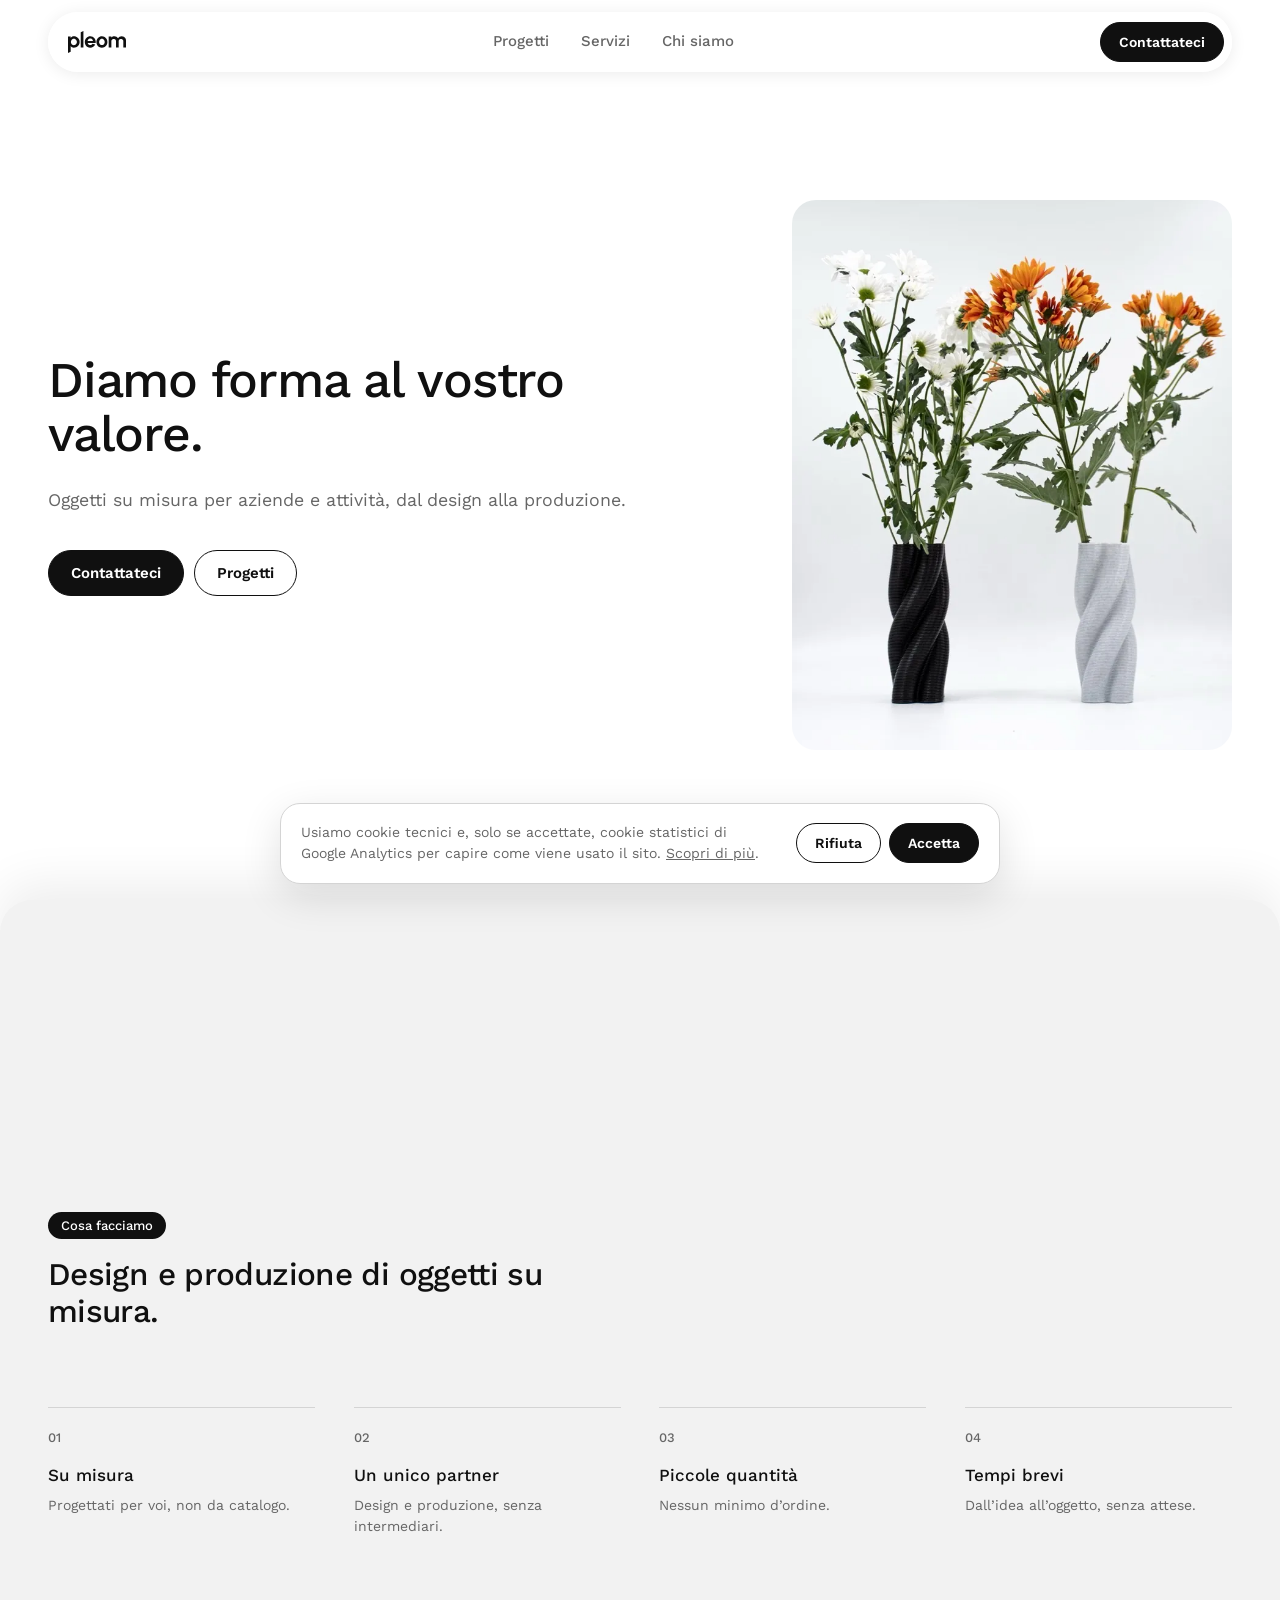
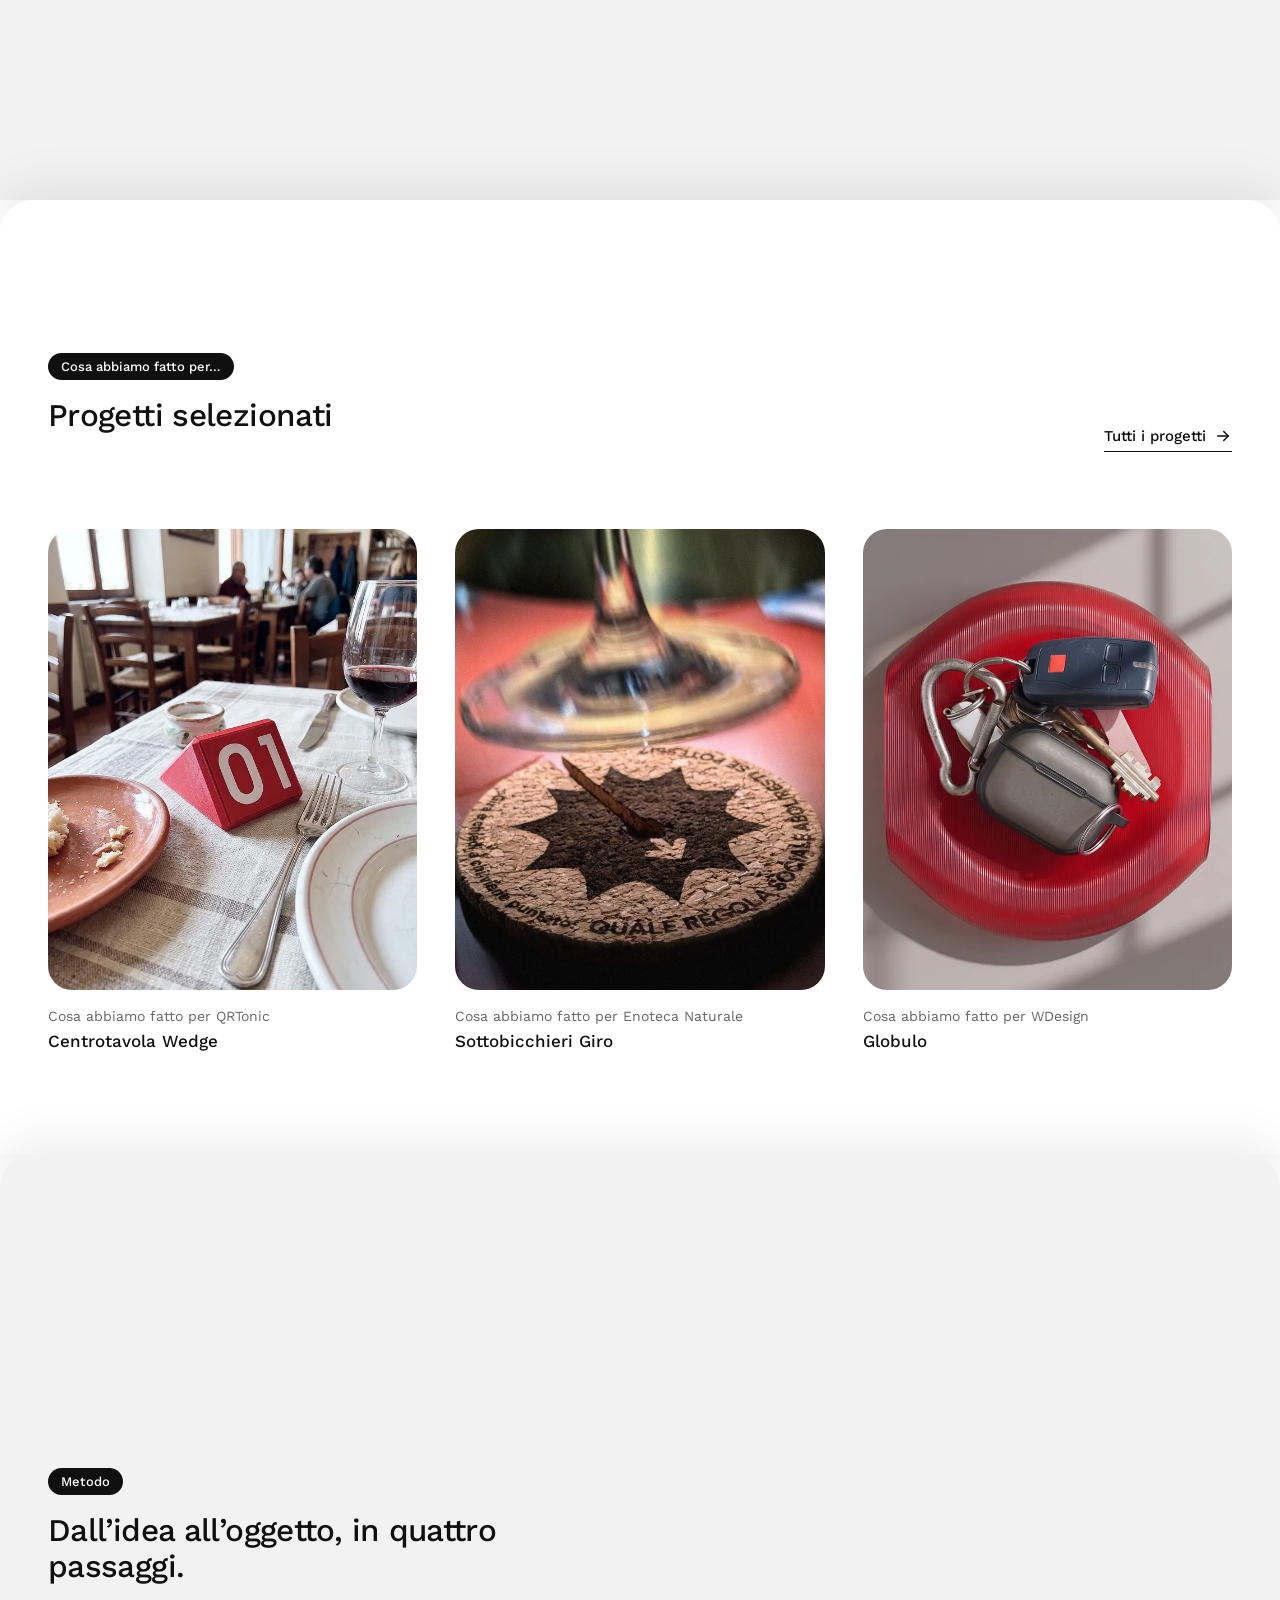
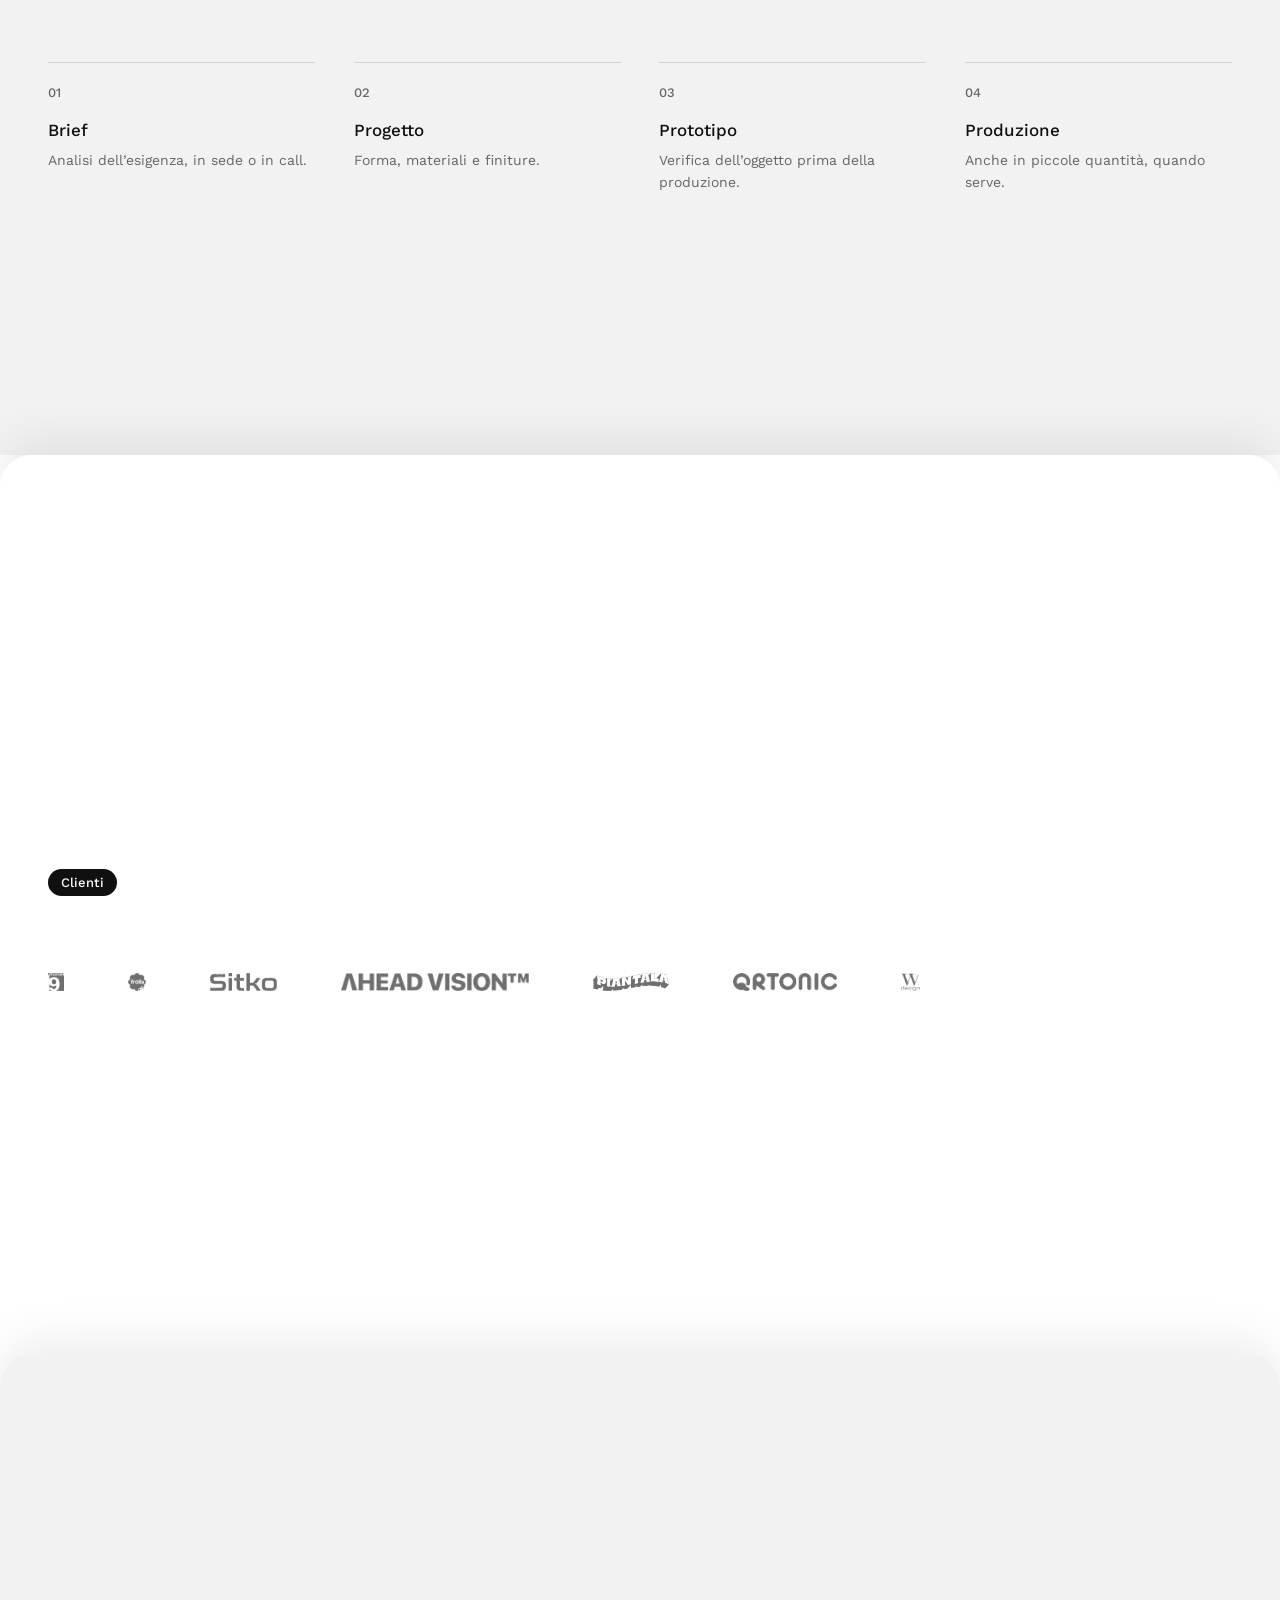
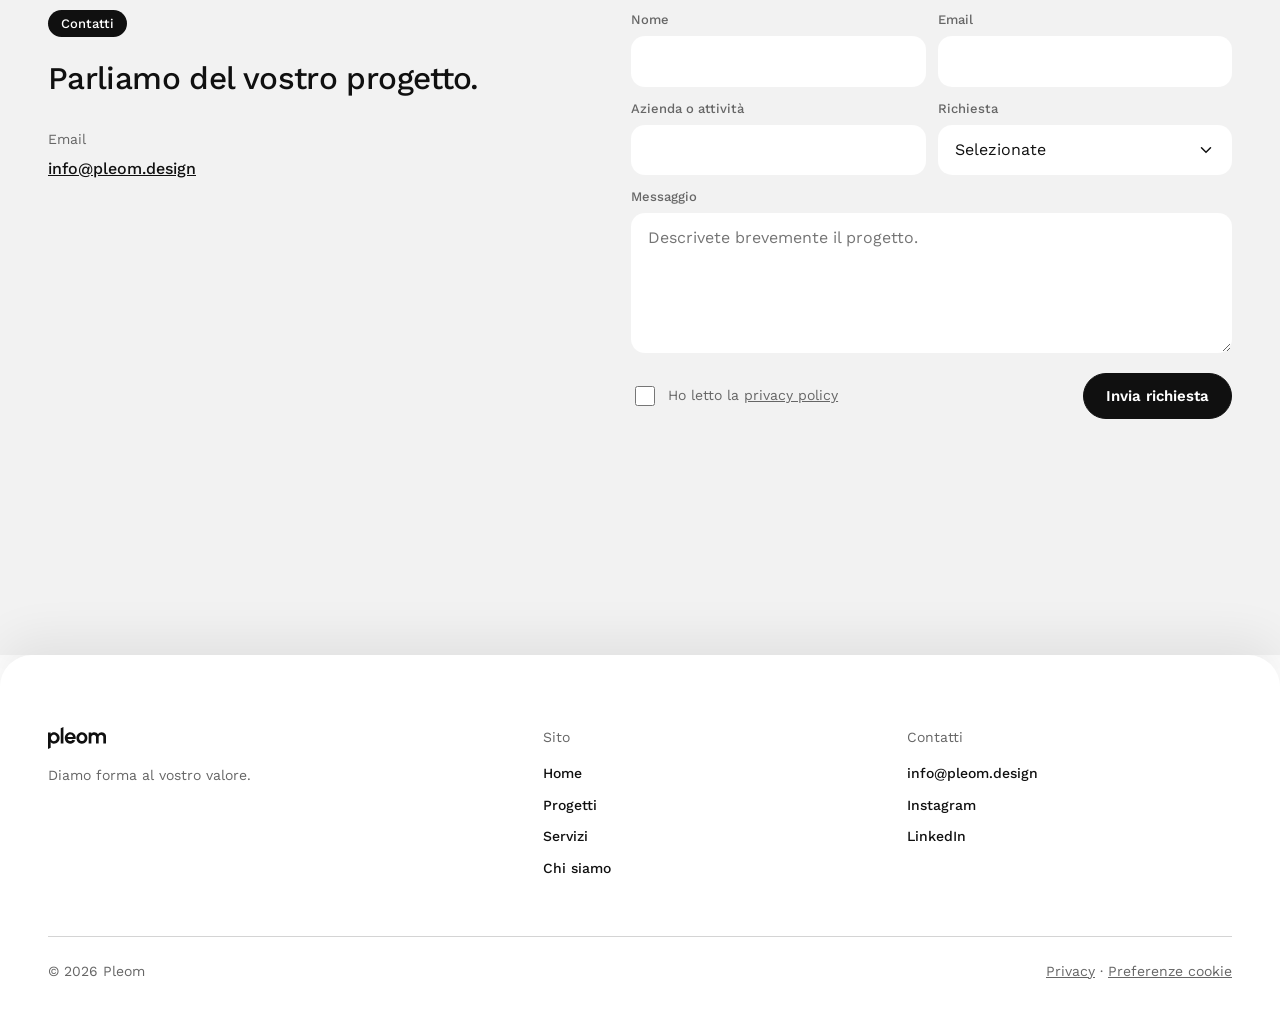
==== commit 3f9a16cd: "Sezioni a fogli a tutto schermo e testi essenziali - Ogni sezione occupa lo schermo e la successiva " ====
--- a/index.html
+++ b/index.html
@@ -53,7 +53,7 @@
 </script>
 <link rel="preload" href="assets/fonts/work-sans-400.woff2" as="font" type="font/woff2" crossorigin>
 <link rel="preload" href="assets/fonts/work-sans-500.woff2" as="font" type="font/woff2" crossorigin>
-<link rel="stylesheet" href="assets/css/style.css?v=401">
+<link rel="stylesheet" href="assets/css/style.css?v=403">
 </head>
 <body>
 <a class="skip-link" href="#main">Vai al contenuto</a>
@@ -83,40 +83,40 @@
 
 <main id="main">
 
-  <section class="hero">
+  <section class="hero sheet" style="z-index: 1">
     <div class="container hero-grid">
       <div class="hero-copy" data-reveal>
         <h1>Diamo forma al vostro valore.</h1>
-        <p class="lede">Progettiamo e produciamo oggetti su misura per la vostra attività, anche in piccole quantità e in tempi brevi.</p>
+        <p class="lede">Oggetti su misura per aziende e attività, dal design alla produzione.</p>
         <div class="hero-actions">
-          <a href="#contatti" class="btn btn-primary">Raccontateci la vostra idea</a>
-          <a href="progetti" class="btn btn-ghost">Guarda i progetti</a>
+          <a href="#contatti" class="btn btn-primary">Contattateci</a>
+          <a href="progetti" class="btn btn-ghost">Progetti</a>
         </div>
       </div>
       <div class="photo photo--portrait hero-photo" data-reveal data-reveal-delay="1"><img src="assets/img/vasi-torsione.webp" width="720" height="960" fetchpriority="high" decoding="async" alt="Due vasi a torsione, uno nero e uno grigio, con fiori"></div>
     </div>
   </section>
 
-  <section class="section" aria-labelledby="cosa-title">
+  <section class="section sheet section--surface" style="z-index: 2" aria-labelledby="cosa-title">
     <div class="container">
       <div class="section-head" data-reveal>
         <span class="tag">Cosa facciamo</span>
-        <h2 id="cosa-title">Oggetti su misura, dal design alla produzione.</h2>
+        <h2 id="cosa-title">Design e produzione di oggetti su misura.</h2>
       </div>
       <ol class="proofs">
-        <li data-reveal><span class="num">01</span><h3>Su misura</h3><p>Ogni oggetto nasce per voi e per un uso reale, non da un catalogo.</p></li>
-        <li data-reveal data-reveal-delay="1"><span class="num">02</span><h3>Tutto in un posto</h3><p>Seguiamo design e produzione, senza intermediari.</p></li>
-        <li data-reveal data-reveal-delay="2"><span class="num">03</span><h3>Piccole quantità</h3><p>Niente minimi d’ordine: si produce solo quello che serve.</p></li>
+        <li data-reveal><span class="num">01</span><h3>Su misura</h3><p>Progettati per voi, non da catalogo.</p></li>
+        <li data-reveal data-reveal-delay="1"><span class="num">02</span><h3>Un unico partner</h3><p>Design e produzione, senza intermediari.</p></li>
+        <li data-reveal data-reveal-delay="2"><span class="num">03</span><h3>Piccole quantità</h3><p>Nessun minimo d’ordine.</p></li>
         <li data-reveal data-reveal-delay="3"><span class="num">04</span><h3>Tempi brevi</h3><p>Dall’idea all’oggetto, senza attese.</p></li>
       </ol>
     </div>
   </section>
 
-  <section class="section" aria-labelledby="progetti-title">
+  <section class="section sheet" style="z-index: 3" aria-labelledby="progetti-title">
     <div class="container">
       <div class="section-head section-head--split" data-reveal>
         <span class="tag">Cosa abbiamo fatto per…</span>
-        <h2 id="progetti-title">Alcuni progetti</h2>
+        <h2 id="progetti-title">Progetti selezionati</h2>
         <a href="progetti" class="link-arrow section-head-action">Tutti i progetti <svg viewBox="0 0 24 24" fill="none" stroke="currentColor" stroke-width="2" stroke-linecap="round" stroke-linejoin="round" aria-hidden="true"><line x1="5" y1="12" x2="19" y2="12"/><polyline points="13 6 19 12 13 18"/></svg></a>
       </div>
       <div class="projects">
@@ -151,39 +151,38 @@
     </div>
   </section>
 
-  <section class="section" aria-labelledby="come-title">
+  <section class="section sheet section--surface" style="z-index: 4" aria-labelledby="come-title">
     <div class="container">
       <div class="section-head" data-reveal>
-        <span class="tag">Come lavoriamo</span>
-        <h2 id="come-title">Dall’idea all’oggetto, senza passaggi in più.</h2>
+        <span class="tag">Metodo</span>
+        <h2 id="come-title">Dall’idea all’oggetto, in quattro passaggi.</h2>
       </div>
         <ol class="steps">
-          <li data-reveal><h3>Ci raccontate l’idea</h3><p>In call o direttamente da voi: ci dite cosa vi serve, anche solo con uno schizzo o una foto di riferimento.</p></li>
-          <li data-reveal data-reveal-delay="1"><h3>Progettiamo</h3><p>Vi proponiamo forma, materiali e finiture, pensati per come l’oggetto verrà usato davvero.</p></li>
-          <li data-reveal data-reveal-delay="2"><h3>Prototipo in mano</h3><p>Prima di produrre vedete e toccate l’oggetto, così le scelte si fanno con il pezzo in mano.</p></li>
-          <li data-reveal data-reveal-delay="3"><h3>Produciamo</h3><p>Realizziamo i pezzi che vi servono, anche in piccole quantità. Se ne servono altri, li rifacciamo.</p></li>
+          <li data-reveal><h3>Brief</h3><p>Analisi dell’esigenza, in sede o in call.</p></li>
+          <li data-reveal data-reveal-delay="1"><h3>Progetto</h3><p>Forma, materiali e finiture.</p></li>
+          <li data-reveal data-reveal-delay="2"><h3>Prototipo</h3><p>Verifica dell’oggetto prima della produzione.</p></li>
+          <li data-reveal data-reveal-delay="3"><h3>Produzione</h3><p>Anche in piccole quantità, quando serve.</p></li>
         </ol>
     </div>
   </section>
 
-  <section class="section" aria-labelledby="clienti-title">
+  <section class="section sheet" style="z-index: 5" aria-labelledby="clienti-title">
     <div class="container">
       <div class="section-head" data-reveal>
-        <span class="tag">Hanno lavorato con noi</span>
+        <span class="tag">Clienti</span>
         <h2 id="clienti-title" class="visually-hidden">Clienti</h2>
       </div>
       <ul class="clients" data-reveal><li><img src="assets/img/clienti/numero9.png" alt="Numero9" width="27" height="30" loading="lazy"></li><li><img src="assets/img/clienti/frolla.png" alt="Frolla" width="32" height="32" loading="lazy"></li><li><img src="assets/img/clienti/sitko.png" alt="Sitko" width="67" height="18" loading="lazy"></li><li><img src="assets/img/clienti/ahead-vision.png" alt="Ahead Vision" width="146" height="14" loading="lazy"></li><li><img src="assets/img/clienti/piantala.png" alt="Piantala" width="85" height="20" loading="lazy"></li><li><img src="assets/img/clienti/qrtonic.png" alt="QRTonic" width="81" height="14" loading="lazy"></li><li><img src="assets/img/clienti/wdesign.png" alt="WDesign" width="31" height="30" loading="lazy"></li></ul>
     </div>
   </section>
 
-  <section class="section" id="contatti" aria-labelledby="contatti-title">
+  <section class="section sheet section--surface" style="z-index: 6" id="contatti" aria-labelledby="contatti-title">
     <div class="container contact">
       <div class="contact-copy" data-reveal>
         <span class="tag">Contatti</span>
-        <h2 id="contatti-title">Raccontateci la vostra idea!</h2>
-        <p class="lede">Se vi fa piacere possiamo passare da voi in sede, oppure organizzare una breve call per mostrarvi qualche progetto che abbiamo realizzato.</p>
+        <h2 id="contatti-title">Parliamo del vostro progetto.</h2>
         <div class="direct">
-          <span>Oppure scriveteci direttamente</span>
+          <span>Email</span>
           <a href="mailto:info@pleom.design">info@pleom.design</a>
         </div>
       </div>
@@ -196,7 +195,7 @@
           <div class="field"><label for="f-azienda">Azienda o attività</label><input id="f-azienda" type="text" name="azienda" autocomplete="organization"></div>
           <div class="field"><label for="f-tipo">Richiesta</label>
             <select id="f-tipo" name="tipo" required>
-              <option value="" disabled selected>Scegliete</option>
+              <option value="" disabled selected>Selezionate</option>
               <option>Preventivo</option>
               <option>Oggetto su misura</option>
               <option>Informazioni</option>
@@ -204,7 +203,7 @@
             </select>
           </div>
         </div>
-        <div class="field"><label for="f-msg">Messaggio</label><textarea id="f-msg" name="messaggio" rows="4" placeholder="Cosa avete in mente? Se avete file o schizzi, allegateli alla mail." required></textarea></div>
+        <div class="field"><label for="f-msg">Messaggio</label><textarea id="f-msg" name="messaggio" rows="4" placeholder="Descrivete brevemente il progetto." required></textarea></div>
         <input type="text" name="_gotcha" class="form-hp" tabindex="-1" autocomplete="off" aria-hidden="true">
         <div class="form-actions">
           <label class="form-check"><input type="checkbox" name="privacy" required><span>Ho letto la <a href="privacy" target="_blank" rel="noopener">privacy policy</a></span></label>
@@ -222,7 +221,7 @@
     <div class="footer-grid">
       <div class="footer-brand">
         <img src="assets/img/logo.svg" alt="Pleom" width="74" height="28">
-        <p>Diamo forma al vostro valore.<br>Startup milanese di design e digital manufacturing.</p>
+        <p>Diamo forma al vostro valore.</p>
       </div>
       <div class="footer-col">
         <span class="h">Sito</span>
@@ -255,6 +254,6 @@
   </div>
 </div>
 
-<script src="assets/js/main.js?v=40"></script>
+<script src="assets/js/main.js?v=41"></script>
 </body>
 </html>
--- a/assets/css/style.css
+++ b/assets/css/style.css
@@ -446,3 +446,61 @@
 .sectors-list { grid-template-columns: repeat(4, minmax(0, 1fr)); }
 @media (max-width: 960px) { .sectors-list { grid-template-columns: repeat(2, minmax(0, 1fr)); } }
 @media (max-width: 560px) { .sectors-list { grid-template-columns: 1fr; } }
+
+/* --------------------------------------------------------------------------
+   Sezioni a fogli: ogni sezione occupa lo schermo e il foglio successivo
+   scorre sopra il precedente, con gli angoli superiori arrotondati.
+   --stick (impostato dal JS) lascia scorrere fino in fondo le sezioni
+   più alte dello schermo prima che si fermino.
+   -------------------------------------------------------------------------- */
+:root { --nav-h: 76px; --sheet-radius: 32px; }
+
+.section.sheet,
+.hero.sheet,
+.page-hero.sheet {
+  position: sticky;
+  top: var(--stick, 0px);
+  min-height: 100vh;
+  min-height: 100svh;
+  display: flex;
+  flex-direction: column;
+  justify-content: center;
+  padding-block: calc(var(--nav-h) + clamp(40px, 6vw, 88px)) clamp(64px, 8vw, 112px);
+  background: var(--bg);
+  border-radius: var(--sheet-radius) var(--sheet-radius) 0 0;
+  box-shadow: 0 -16px 48px rgba(16, 16, 16, 0.07);
+}
+.section.sheet.section--surface { background: var(--surface); }
+main > .sheet:first-child { border-radius: 0; box-shadow: none; }
+.sheet > .container { width: 100%; }
+
+/* l'header resta sopra i fogli */
+.site-header { z-index: 50; }
+
+/* il footer è l'ultimo foglio */
+.site-footer {
+  position: relative; z-index: 40; background: var(--bg);
+  border-top: 0; border-radius: var(--sheet-radius) var(--sheet-radius) 0 0;
+  box-shadow: 0 -16px 48px rgba(16, 16, 16, 0.07);
+}
+
+@media (max-width: 760px) {
+  :root { --sheet-radius: 24px; }
+}
+
+/* Navigazione a pillola che galleggia sopra i fogli */
+.site-header { position: fixed; left: 0; right: 0; top: 0; background: transparent; border-bottom: 0; padding-top: 12px; pointer-events: none; }
+.site-header.is-scrolled { border-bottom-color: transparent; }
+.site-header .nav {
+  pointer-events: auto; height: 60px; padding-inline: 12px 8px 12px; padding-left: 20px; padding-right: 8px;
+  background: rgba(255, 255, 255, 0.92); border-radius: 999px;
+  box-shadow: 0 2px 16px rgba(16, 16, 16, 0.08);
+  width: calc(100% - 2 * var(--pad)); max-width: var(--max);
+}
+.site-header .mobile-menu {
+  pointer-events: auto; margin: 8px var(--pad) 0; border-radius: 24px; border-bottom: 0;
+  box-shadow: 0 8px 32px rgba(16, 16, 16, 0.12);
+}
+.nav-toggle { background: transparent; }
+main { position: relative; }
+body:not(:has(.sheet)) main { padding-top: 84px; }
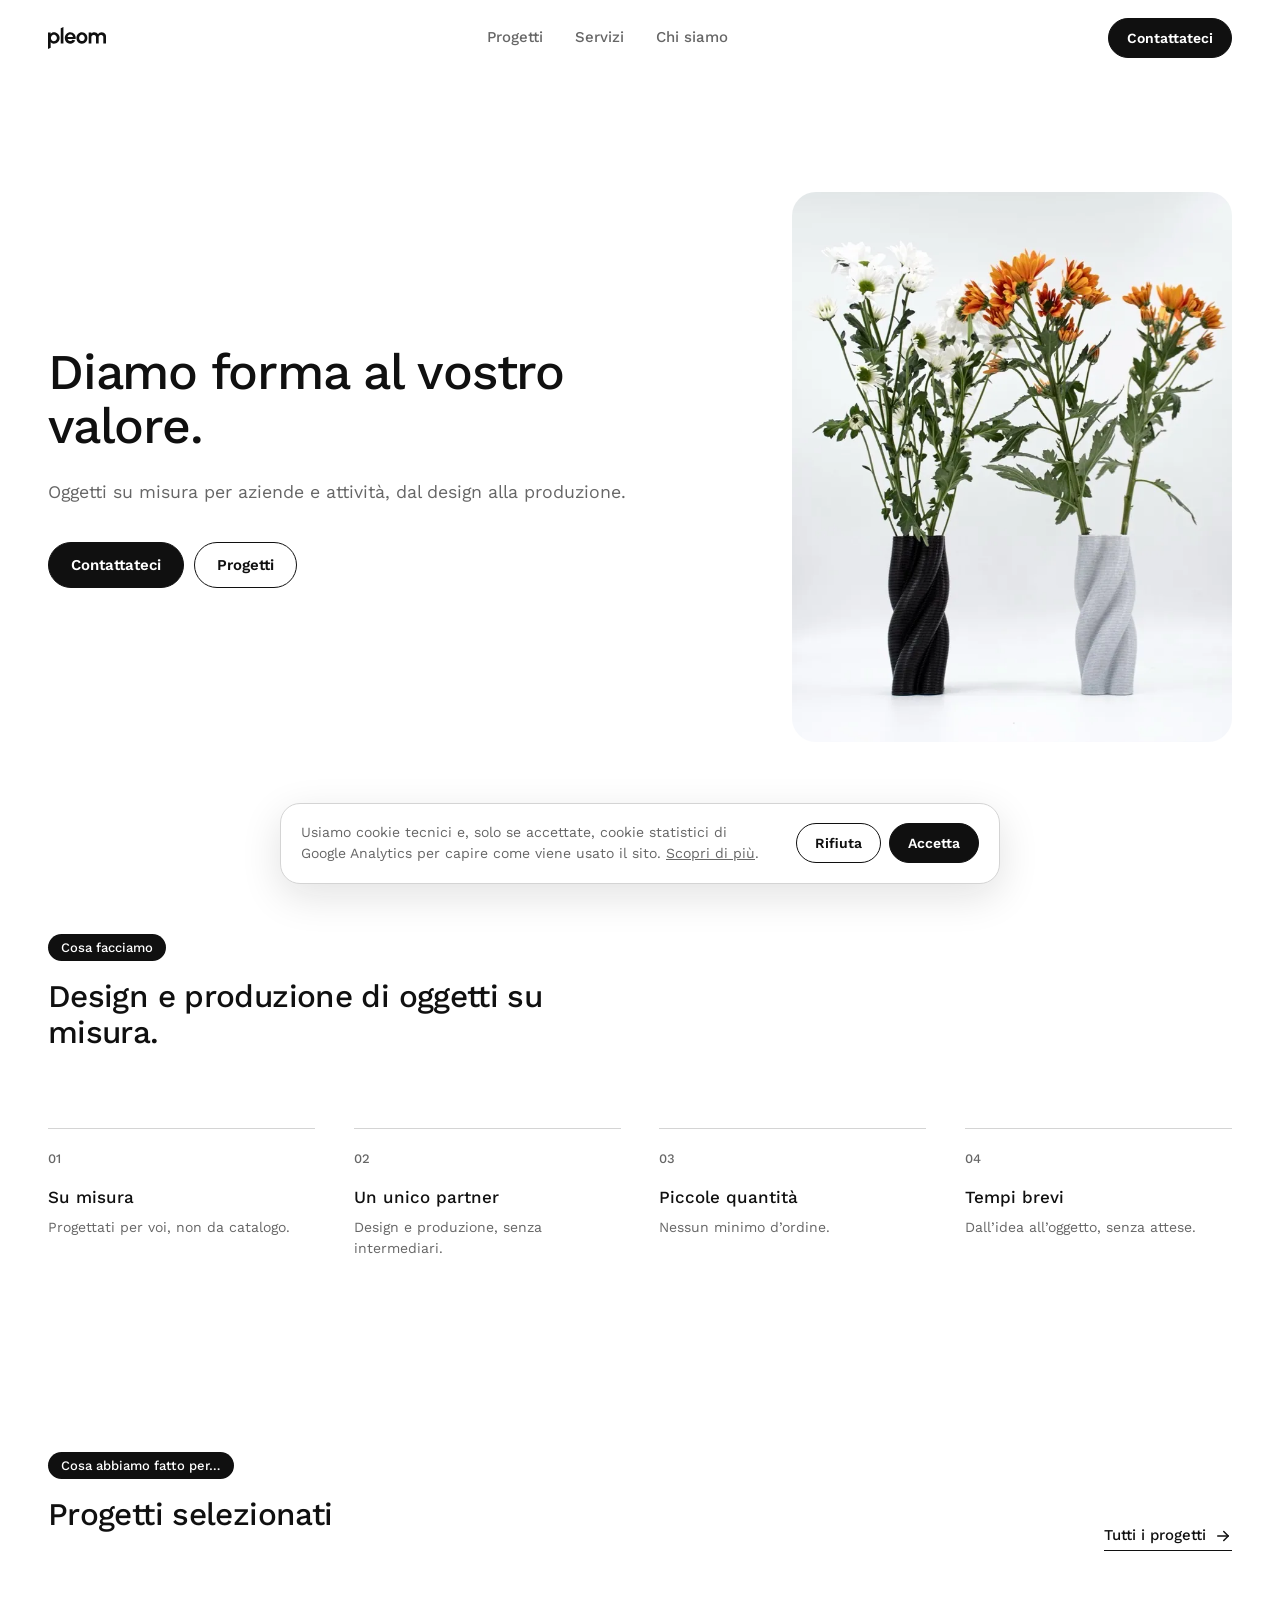
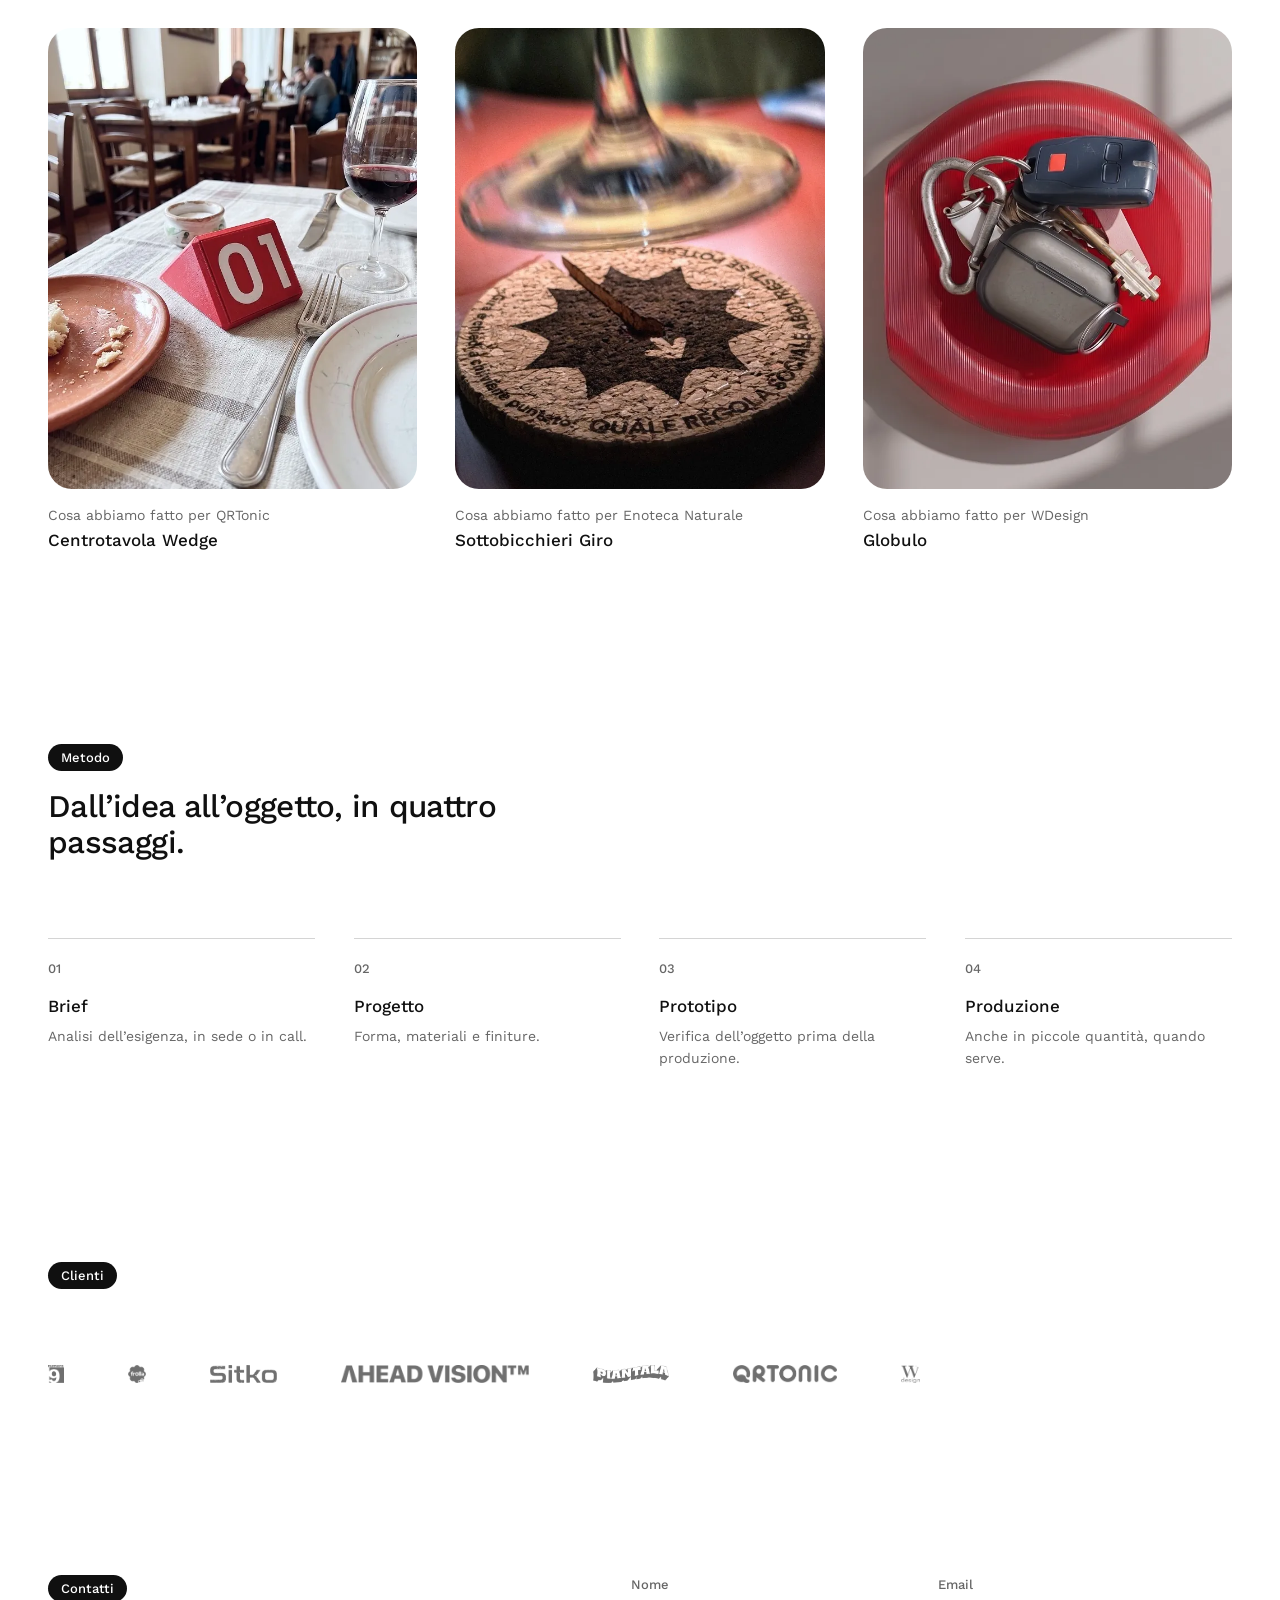
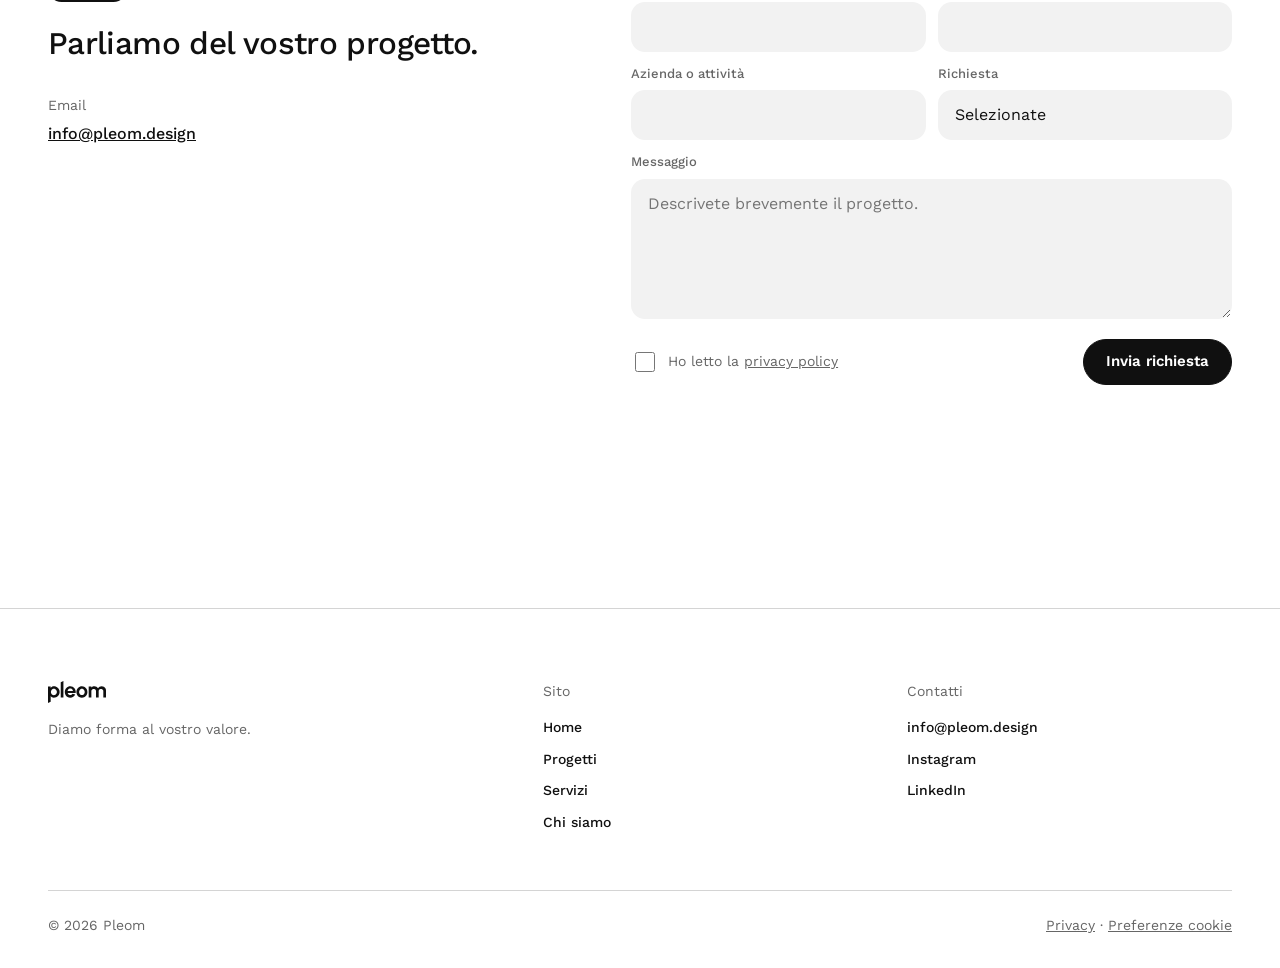
==== commit df20044c: "Tolte le sezioni a fogli e la navigazione a pillola (restano i testi sobri) Co-Authored-By: Claude O" ====
--- a/index.html
+++ b/index.html
@@ -53,7 +53,7 @@
 </script>
 <link rel="preload" href="assets/fonts/work-sans-400.woff2" as="font" type="font/woff2" crossorigin>
 <link rel="preload" href="assets/fonts/work-sans-500.woff2" as="font" type="font/woff2" crossorigin>
-<link rel="stylesheet" href="assets/css/style.css?v=403">
+<link rel="stylesheet" href="assets/css/style.css?v=404">
 </head>
 <body>
 <a class="skip-link" href="#main">Vai al contenuto</a>
@@ -83,7 +83,7 @@
 
 <main id="main">
 
-  <section class="hero sheet" style="z-index: 1">
+  <section class="hero">
     <div class="container hero-grid">
       <div class="hero-copy" data-reveal>
         <h1>Diamo forma al vostro valore.</h1>
@@ -97,7 +97,7 @@
     </div>
   </section>
 
-  <section class="section sheet section--surface" style="z-index: 2" aria-labelledby="cosa-title">
+  <section class="section" aria-labelledby="cosa-title">
     <div class="container">
       <div class="section-head" data-reveal>
         <span class="tag">Cosa facciamo</span>
@@ -112,7 +112,7 @@
     </div>
   </section>
 
-  <section class="section sheet" style="z-index: 3" aria-labelledby="progetti-title">
+  <section class="section" aria-labelledby="progetti-title">
     <div class="container">
       <div class="section-head section-head--split" data-reveal>
         <span class="tag">Cosa abbiamo fatto per…</span>
@@ -151,7 +151,7 @@
     </div>
   </section>
 
-  <section class="section sheet section--surface" style="z-index: 4" aria-labelledby="come-title">
+  <section class="section" aria-labelledby="come-title">
     <div class="container">
       <div class="section-head" data-reveal>
         <span class="tag">Metodo</span>
@@ -166,7 +166,7 @@
     </div>
   </section>
 
-  <section class="section sheet" style="z-index: 5" aria-labelledby="clienti-title">
+  <section class="section" aria-labelledby="clienti-title">
     <div class="container">
       <div class="section-head" data-reveal>
         <span class="tag">Clienti</span>
@@ -176,7 +176,7 @@
     </div>
   </section>
 
-  <section class="section sheet section--surface" style="z-index: 6" id="contatti" aria-labelledby="contatti-title">
+  <section class="section" id="contatti" aria-labelledby="contatti-title">
     <div class="container contact">
       <div class="contact-copy" data-reveal>
         <span class="tag">Contatti</span>
@@ -254,6 +254,6 @@
   </div>
 </div>
 
-<script src="assets/js/main.js?v=41"></script>
+<script src="assets/js/main.js?v=42"></script>
 </body>
 </html>
--- a/assets/css/style.css
+++ b/assets/css/style.css
@@ -447,60 +447,3 @@
 @media (max-width: 960px) { .sectors-list { grid-template-columns: repeat(2, minmax(0, 1fr)); } }
 @media (max-width: 560px) { .sectors-list { grid-template-columns: 1fr; } }
 
-/* --------------------------------------------------------------------------
-   Sezioni a fogli: ogni sezione occupa lo schermo e il foglio successivo
-   scorre sopra il precedente, con gli angoli superiori arrotondati.
-   --stick (impostato dal JS) lascia scorrere fino in fondo le sezioni
-   più alte dello schermo prima che si fermino.
-   -------------------------------------------------------------------------- */
-:root { --nav-h: 76px; --sheet-radius: 32px; }
-
-.section.sheet,
-.hero.sheet,
-.page-hero.sheet {
-  position: sticky;
-  top: var(--stick, 0px);
-  min-height: 100vh;
-  min-height: 100svh;
-  display: flex;
-  flex-direction: column;
-  justify-content: center;
-  padding-block: calc(var(--nav-h) + clamp(40px, 6vw, 88px)) clamp(64px, 8vw, 112px);
-  background: var(--bg);
-  border-radius: var(--sheet-radius) var(--sheet-radius) 0 0;
-  box-shadow: 0 -16px 48px rgba(16, 16, 16, 0.07);
-}
-.section.sheet.section--surface { background: var(--surface); }
-main > .sheet:first-child { border-radius: 0; box-shadow: none; }
-.sheet > .container { width: 100%; }
-
-/* l'header resta sopra i fogli */
-.site-header { z-index: 50; }
-
-/* il footer è l'ultimo foglio */
-.site-footer {
-  position: relative; z-index: 40; background: var(--bg);
-  border-top: 0; border-radius: var(--sheet-radius) var(--sheet-radius) 0 0;
-  box-shadow: 0 -16px 48px rgba(16, 16, 16, 0.07);
-}
-
-@media (max-width: 760px) {
-  :root { --sheet-radius: 24px; }
-}
-
-/* Navigazione a pillola che galleggia sopra i fogli */
-.site-header { position: fixed; left: 0; right: 0; top: 0; background: transparent; border-bottom: 0; padding-top: 12px; pointer-events: none; }
-.site-header.is-scrolled { border-bottom-color: transparent; }
-.site-header .nav {
-  pointer-events: auto; height: 60px; padding-inline: 12px 8px 12px; padding-left: 20px; padding-right: 8px;
-  background: rgba(255, 255, 255, 0.92); border-radius: 999px;
-  box-shadow: 0 2px 16px rgba(16, 16, 16, 0.08);
-  width: calc(100% - 2 * var(--pad)); max-width: var(--max);
-}
-.site-header .mobile-menu {
-  pointer-events: auto; margin: 8px var(--pad) 0; border-radius: 24px; border-bottom: 0;
-  box-shadow: 0 8px 32px rgba(16, 16, 16, 0.12);
-}
-.nav-toggle { background: transparent; }
-main { position: relative; }
-body:not(:has(.sheet)) main { padding-top: 84px; }
